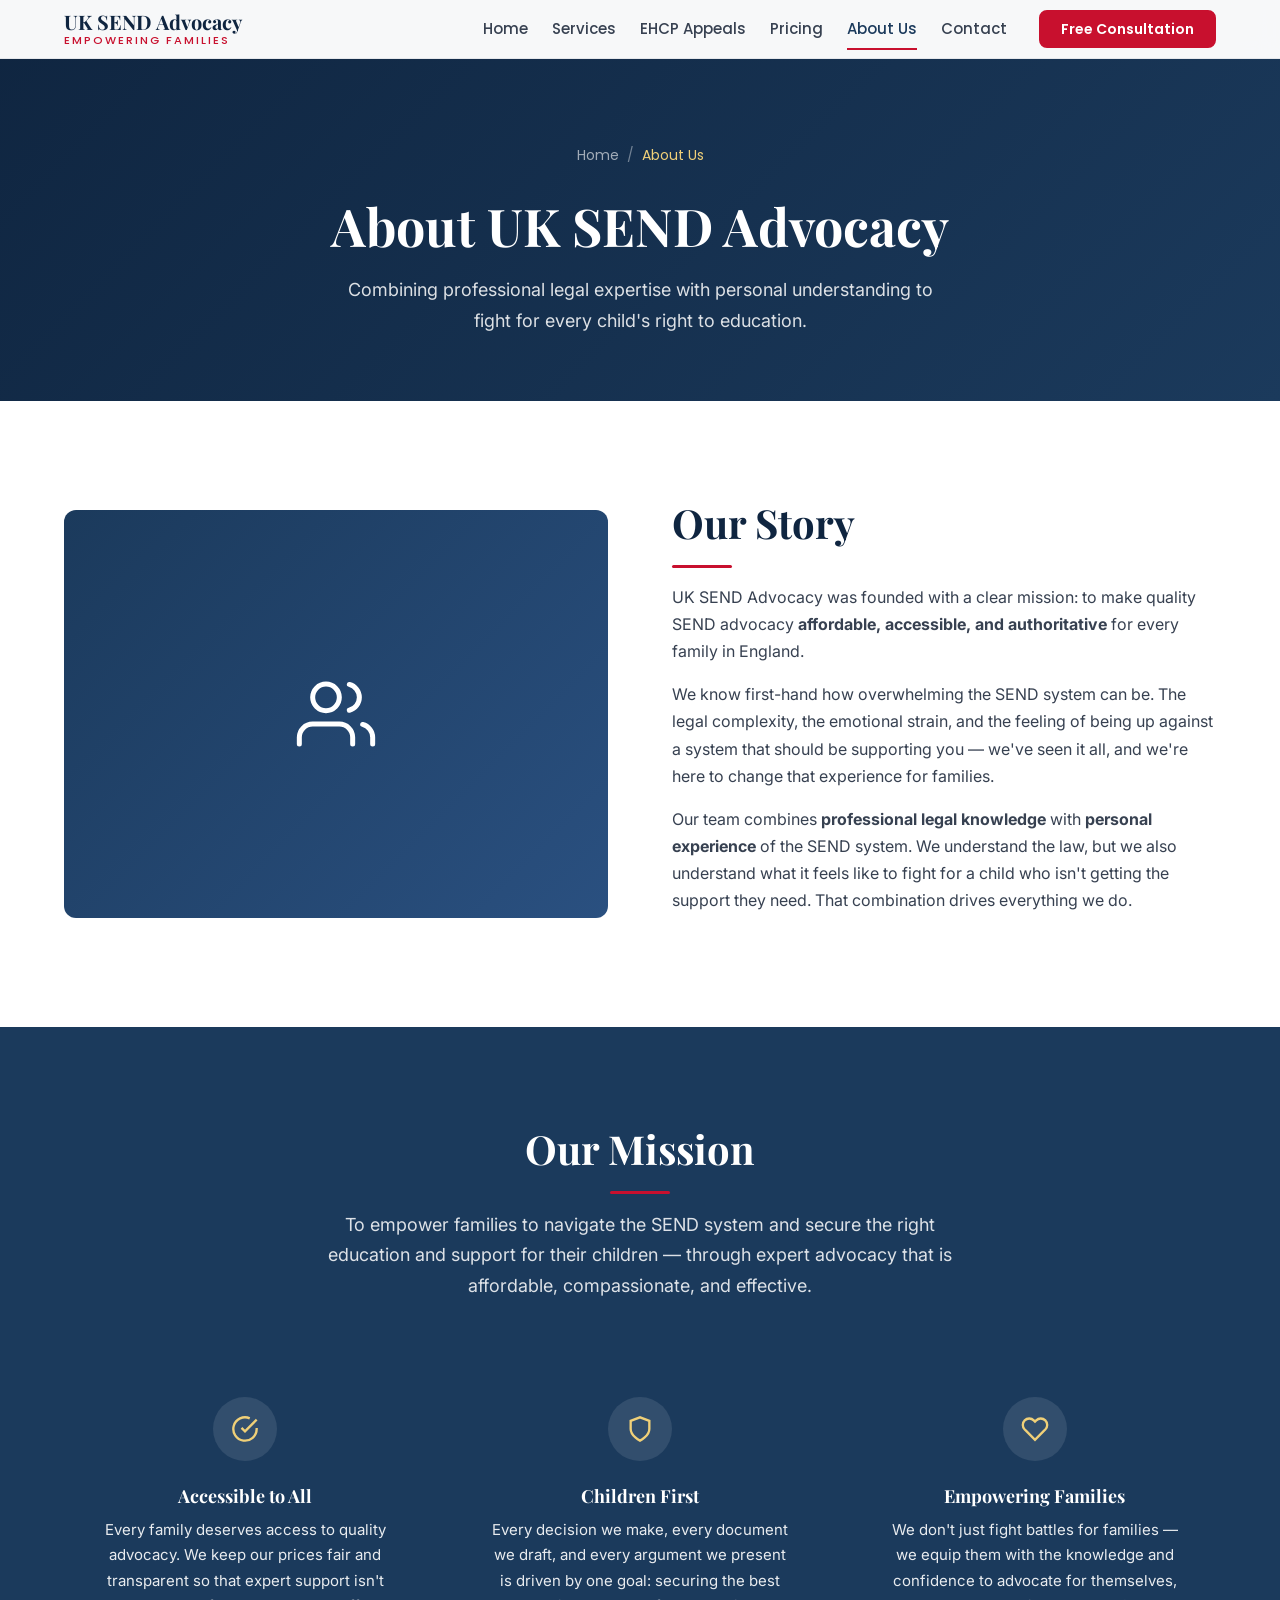
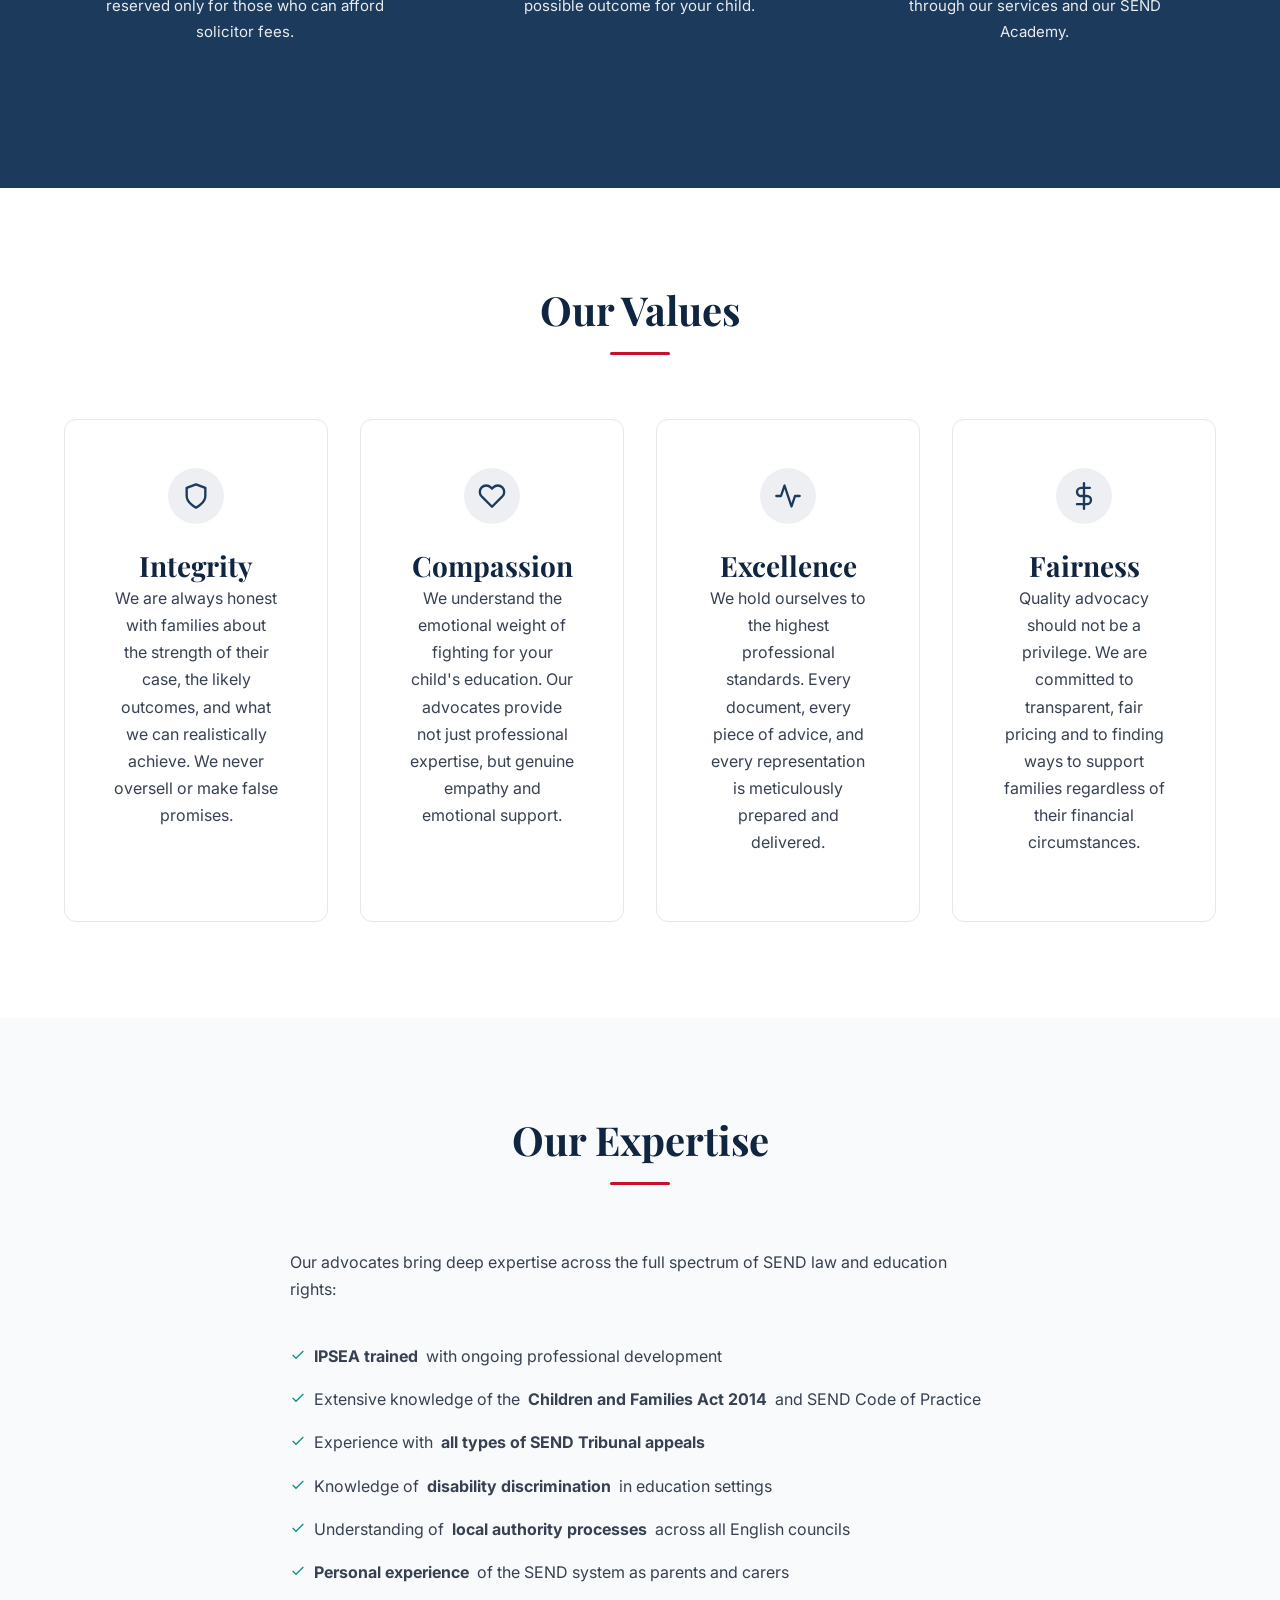
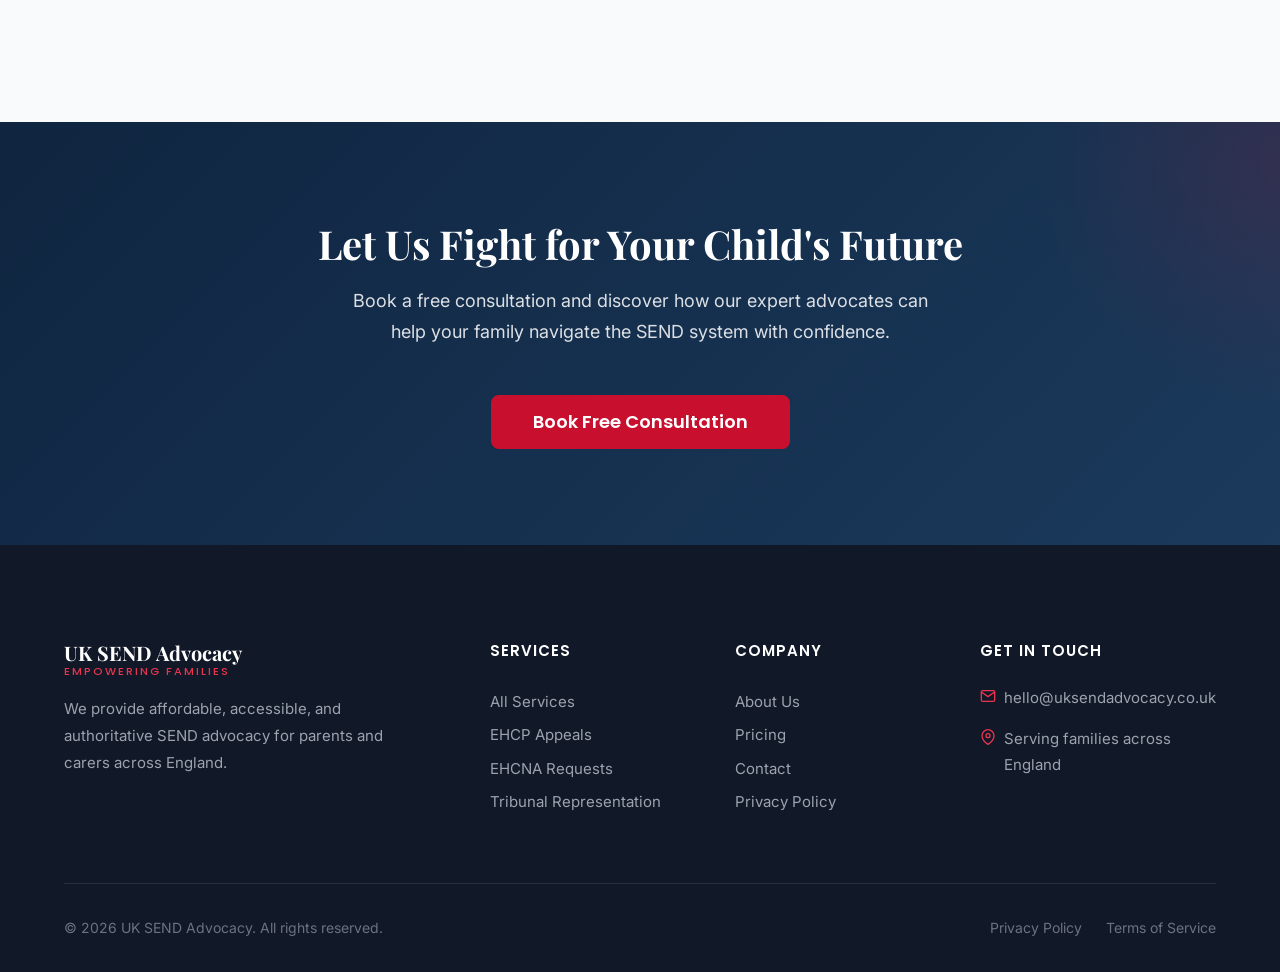
==== pages/about.html @ 813ac844 "feat: Build complete UK SEND Advocacy website with SEO optimisation Create a full multi-page SEND ad" ====
<!DOCTYPE html>
<html lang="en-GB">
<head>
  <meta charset="UTF-8">
  <meta name="viewport" content="width=device-width, initial-scale=1.0">
  <title>About Us | UK SEND Advocacy | Expert SEND Advocates in England</title>
  <meta name="description" content="Learn about UK SEND Advocacy — experienced SEND advocates providing affordable, compassionate support for families across England. Our mission, values, and team.">
  <meta name="keywords" content="about UK SEND advocacy, SEND advocates England, who are UK SEND advocacy, SEND advocacy team, IPSEA trained advocates, SEND law experts">
  <link rel="canonical" href="https://www.uksendadvocacy.co.uk/pages/about.html">

  <meta property="og:type" content="website">
  <meta property="og:title" content="About Us | UK SEND Advocacy">
  <meta property="og:description" content="Experienced SEND advocates providing affordable, compassionate support for families across England.">

  <link rel="preconnect" href="https://fonts.googleapis.com">
  <link rel="preconnect" href="https://fonts.gstatic.com" crossorigin>
  <link href="https://fonts.googleapis.com/css2?family=Inter:wght@400;500;600;700&family=Playfair+Display:wght@600;700;800&family=Poppins:wght@400;500;600;700&display=swap" rel="stylesheet">
  <link rel="stylesheet" href="../css/styles.css">

  <script type="application/ld+json">
  {
    "@context": "https://schema.org",
    "@type": "AboutPage",
    "mainEntity": {
      "@type": "Organization",
      "name": "UK SEND Advocacy",
      "description": "UK SEND Advocacy provides affordable, accessible, and authoritative SEN advocacy for parents and carers across England.",
      "foundingDate": "2020",
      "areaServed": {"@type": "Country", "name": "United Kingdom"},
      "knowsAbout": ["SEND Law", "EHCP Appeals", "SEND Tribunal", "Education Law", "Special Educational Needs"]
    }
  }
  </script>
</head>
<body>

  <a href="#main-content" class="skip-link">Skip to main content</a>

  <!-- HEADER -->
  <header class="site-header" role="banner">
    <div class="header-inner">
      <a href="../index.html" class="logo" aria-label="UK SEND Advocacy - Home">
        <div class="logo-text">UK SEND Advocacy<span>Empowering Families</span></div>
      </a>
      <nav class="main-nav" role="navigation" aria-label="Main navigation">
        <div class="nav-links">
          <a href="../index.html">Home</a>
          <a href="services.html">Services</a>
          <a href="ehcp-appeals.html">EHCP Appeals</a>
          <a href="pricing.html">Pricing</a>
          <a href="about.html" class="active">About Us</a>
          <a href="contact.html">Contact</a>
        </div>
        <div class="nav-cta">
          <a href="contact.html" class="btn btn--primary btn--sm">Free Consultation</a>
        </div>
      </nav>
      <button class="menu-toggle" aria-label="Toggle navigation menu" aria-expanded="false">
        <span></span><span></span><span></span>
      </button>
    </div>
  </header>

  <!-- PAGE HERO -->
  <section class="page-hero" id="main-content">
    <div class="container">
      <nav class="breadcrumb" aria-label="Breadcrumb">
        <a href="../index.html">Home</a>
        <span>/</span>
        <span class="current">About Us</span>
      </nav>
      <h1>About UK SEND Advocacy</h1>
      <p>Combining professional legal expertise with personal understanding to fight for every child's right to education.</p>
    </div>
  </section>

  <!-- OUR STORY -->
  <section class="section">
    <div class="container">
      <div class="about-content animate-in">
        <div class="about-image">
          <svg width="80" height="80" viewBox="0 0 24 24" fill="none" stroke="currentColor" stroke-width="1.5" stroke-linecap="round" stroke-linejoin="round"><path d="M17 21v-2a4 4 0 0 0-4-4H5a4 4 0 0 0-4 4v2"/><circle cx="9" cy="7" r="4"/><path d="M23 21v-2a4 4 0 0 0-3-3.87"/><path d="M16 3.13a4 4 0 0 1 0 7.75"/></svg>
        </div>
        <div class="content-text">
          <h2>Our Story</h2>
          <span class="accent-line accent-line--left"></span>
          <p>UK SEND Advocacy was founded with a clear mission: to make quality SEND advocacy <strong>affordable, accessible, and authoritative</strong> for every family in England.</p>
          <p>We know first-hand how overwhelming the SEND system can be. The legal complexity, the emotional strain, and the feeling of being up against a system that should be supporting you — we've seen it all, and we're here to change that experience for families.</p>
          <p>Our team combines <strong>professional legal knowledge</strong> with <strong>personal experience</strong> of the SEND system. We understand the law, but we also understand what it feels like to fight for a child who isn't getting the support they need. That combination drives everything we do.</p>
        </div>
      </div>
    </div>
  </section>

  <!-- MISSION -->
  <section class="section section--navy">
    <div class="container">
      <div class="section-header animate-in">
        <h2>Our Mission</h2>
        <span class="accent-line"></span>
        <p>To empower families to navigate the SEND system and secure the right education and support for their children — through expert advocacy that is affordable, compassionate, and effective.</p>
      </div>

      <div class="features-grid">
        <div class="feature-item animate-in">
          <div class="feature-icon" style="background: rgba(255,255,255,0.1); color: var(--gold-light);">
            <svg width="28" height="28" viewBox="0 0 24 24" fill="none" stroke="currentColor" stroke-width="2"><path d="M22 11.08V12a10 10 0 1 1-5.93-9.14"/><polyline points="22 4 12 14.01 9 11.01"/></svg>
          </div>
          <h3>Accessible to All</h3>
          <p>Every family deserves access to quality advocacy. We keep our prices fair and transparent so that expert support isn't reserved only for those who can afford solicitor fees.</p>
        </div>
        <div class="feature-item animate-in">
          <div class="feature-icon" style="background: rgba(255,255,255,0.1); color: var(--gold-light);">
            <svg width="28" height="28" viewBox="0 0 24 24" fill="none" stroke="currentColor" stroke-width="2"><path d="M12 22s8-4 8-10V5l-8-3-8 3v7c0 6 8 10 8 10z"/></svg>
          </div>
          <h3>Children First</h3>
          <p>Every decision we make, every document we draft, and every argument we present is driven by one goal: securing the best possible outcome for your child.</p>
        </div>
        <div class="feature-item animate-in">
          <div class="feature-icon" style="background: rgba(255,255,255,0.1); color: var(--gold-light);">
            <svg width="28" height="28" viewBox="0 0 24 24" fill="none" stroke="currentColor" stroke-width="2"><path d="M20.84 4.61a5.5 5.5 0 0 0-7.78 0L12 5.67l-1.06-1.06a5.5 5.5 0 0 0-7.78 7.78l1.06 1.06L12 21.23l7.78-7.78 1.06-1.06a5.5 5.5 0 0 0 0-7.78z"/></svg>
          </div>
          <h3>Empowering Families</h3>
          <p>We don't just fight battles for families — we equip them with the knowledge and confidence to advocate for themselves, through our services and our SEND Academy.</p>
        </div>
      </div>
    </div>
  </section>

  <!-- VALUES -->
  <section class="section">
    <div class="container">
      <div class="section-header animate-in">
        <h2>Our Values</h2>
        <span class="accent-line"></span>
      </div>

      <div class="values-grid">
        <div class="value-card animate-in">
          <div class="value-icon">
            <svg width="28" height="28" viewBox="0 0 24 24" fill="none" stroke="currentColor" stroke-width="2" stroke-linecap="round" stroke-linejoin="round"><path d="M12 22s8-4 8-10V5l-8-3-8 3v7c0 6 8 10 8 10z"/></svg>
          </div>
          <h3>Integrity</h3>
          <p>We are always honest with families about the strength of their case, the likely outcomes, and what we can realistically achieve. We never oversell or make false promises.</p>
        </div>

        <div class="value-card animate-in">
          <div class="value-icon">
            <svg width="28" height="28" viewBox="0 0 24 24" fill="none" stroke="currentColor" stroke-width="2" stroke-linecap="round" stroke-linejoin="round"><path d="M20.84 4.61a5.5 5.5 0 0 0-7.78 0L12 5.67l-1.06-1.06a5.5 5.5 0 0 0-7.78 7.78l1.06 1.06L12 21.23l7.78-7.78 1.06-1.06a5.5 5.5 0 0 0 0-7.78z"/></svg>
          </div>
          <h3>Compassion</h3>
          <p>We understand the emotional weight of fighting for your child's education. Our advocates provide not just professional expertise, but genuine empathy and emotional support.</p>
        </div>

        <div class="value-card animate-in">
          <div class="value-icon">
            <svg width="28" height="28" viewBox="0 0 24 24" fill="none" stroke="currentColor" stroke-width="2" stroke-linecap="round" stroke-linejoin="round"><polyline points="22 12 18 12 15 21 9 3 6 12 2 12"/></svg>
          </div>
          <h3>Excellence</h3>
          <p>We hold ourselves to the highest professional standards. Every document, every piece of advice, and every representation is meticulously prepared and delivered.</p>
        </div>

        <div class="value-card animate-in">
          <div class="value-icon">
            <svg width="28" height="28" viewBox="0 0 24 24" fill="none" stroke="currentColor" stroke-width="2" stroke-linecap="round" stroke-linejoin="round"><line x1="12" y1="1" x2="12" y2="23"/><path d="M17 5H9.5a3.5 3.5 0 0 0 0 7h5a3.5 3.5 0 0 1 0 7H6"/></svg>
          </div>
          <h3>Fairness</h3>
          <p>Quality advocacy should not be a privilege. We are committed to transparent, fair pricing and to finding ways to support families regardless of their financial circumstances.</p>
        </div>
      </div>
    </div>
  </section>

  <!-- EXPERTISE -->
  <section class="section section--gray">
    <div class="container container--narrow">
      <div class="section-header animate-in">
        <h2>Our Expertise</h2>
        <span class="accent-line"></span>
      </div>

      <div class="animate-in" style="max-width: 700px; margin: 0 auto;">
        <p>Our advocates bring deep expertise across the full spectrum of SEND law and education rights:</p>

        <ul class="content-text" style="margin: var(--space-xl) 0;">
          <li style="display: flex; align-items: flex-start; gap: 0.5rem; padding: 0.5rem 0; color: var(--gray-700);">
            <svg width="16" height="16" viewBox="0 0 24 24" fill="none" stroke="var(--teal)" stroke-width="2" style="flex-shrink:0; margin-top: 4px;"><polyline points="20 6 9 17 4 12"/></svg>
            <strong>IPSEA trained</strong> with ongoing professional development
          </li>
          <li style="display: flex; align-items: flex-start; gap: 0.5rem; padding: 0.5rem 0; color: var(--gray-700);">
            <svg width="16" height="16" viewBox="0 0 24 24" fill="none" stroke="var(--teal)" stroke-width="2" style="flex-shrink:0; margin-top: 4px;"><polyline points="20 6 9 17 4 12"/></svg>
            Extensive knowledge of the <strong>Children and Families Act 2014</strong> and SEND Code of Practice
          </li>
          <li style="display: flex; align-items: flex-start; gap: 0.5rem; padding: 0.5rem 0; color: var(--gray-700);">
            <svg width="16" height="16" viewBox="0 0 24 24" fill="none" stroke="var(--teal)" stroke-width="2" style="flex-shrink:0; margin-top: 4px;"><polyline points="20 6 9 17 4 12"/></svg>
            Experience with <strong>all types of SEND Tribunal appeals</strong>
          </li>
          <li style="display: flex; align-items: flex-start; gap: 0.5rem; padding: 0.5rem 0; color: var(--gray-700);">
            <svg width="16" height="16" viewBox="0 0 24 24" fill="none" stroke="var(--teal)" stroke-width="2" style="flex-shrink:0; margin-top: 4px;"><polyline points="20 6 9 17 4 12"/></svg>
            Knowledge of <strong>disability discrimination</strong> in education settings
          </li>
          <li style="display: flex; align-items: flex-start; gap: 0.5rem; padding: 0.5rem 0; color: var(--gray-700);">
            <svg width="16" height="16" viewBox="0 0 24 24" fill="none" stroke="var(--teal)" stroke-width="2" style="flex-shrink:0; margin-top: 4px;"><polyline points="20 6 9 17 4 12"/></svg>
            Understanding of <strong>local authority processes</strong> across all English councils
          </li>
          <li style="display: flex; align-items: flex-start; gap: 0.5rem; padding: 0.5rem 0; color: var(--gray-700);">
            <svg width="16" height="16" viewBox="0 0 24 24" fill="none" stroke="var(--teal)" stroke-width="2" style="flex-shrink:0; margin-top: 4px;"><polyline points="20 6 9 17 4 12"/></svg>
            <strong>Personal experience</strong> of the SEND system as parents and carers
          </li>
        </ul>
      </div>
    </div>
  </section>

  <!-- CTA -->
  <section class="cta-section">
    <div class="container">
      <h2>Let Us Fight for Your Child's Future</h2>
      <p>Book a free consultation and discover how our expert advocates can help your family navigate the SEND system with confidence.</p>
      <a href="contact.html" class="btn btn--primary btn--lg">Book Free Consultation</a>
    </div>
  </section>

  <!-- FOOTER -->
  <footer class="site-footer" role="contentinfo">
    <div class="container">
      <div class="footer-grid">
        <div class="footer-brand">
          <div class="logo-text">UK SEND Advocacy<span>Empowering Families</span></div>
          <p>We provide affordable, accessible, and authoritative SEND advocacy for parents and carers across England.</p>
        </div>
        <div class="footer-col">
          <h4>Services</h4>
          <a href="services.html">All Services</a>
          <a href="ehcp-appeals.html">EHCP Appeals</a>
          <a href="services.html#ehcna-requests">EHCNA Requests</a>
          <a href="services.html#tribunal">Tribunal Representation</a>
        </div>
        <div class="footer-col">
          <h4>Company</h4>
          <a href="about.html">About Us</a>
          <a href="pricing.html">Pricing</a>
          <a href="contact.html">Contact</a>
          <a href="privacy.html">Privacy Policy</a>
        </div>
        <div class="footer-col">
          <h4>Get in Touch</h4>
          <div class="footer-contact-item">
            <svg width="16" height="16" viewBox="0 0 24 24" fill="none" stroke="currentColor" stroke-width="2" stroke-linecap="round" stroke-linejoin="round"><path d="M4 4h16c1.1 0 2 .9 2 2v12c0 1.1-.9 2-2 2H4c-1.1 0-2-.9-2-2V6c0-1.1.9-2 2-2z"/><polyline points="22,6 12,13 2,6"/></svg>
            <span>hello@uksendadvocacy.co.uk</span>
          </div>
          <div class="footer-contact-item">
            <svg width="16" height="16" viewBox="0 0 24 24" fill="none" stroke="currentColor" stroke-width="2" stroke-linecap="round" stroke-linejoin="round"><path d="M21 10c0 7-9 13-9 13s-9-6-9-13a9 9 0 0 1 18 0z"/><circle cx="12" cy="10" r="3"/></svg>
            <span>Serving families across England</span>
          </div>
        </div>
      </div>
      <div class="footer-bottom">
        <p>&copy; 2026 UK SEND Advocacy. All rights reserved.</p>
        <div class="footer-legal">
          <a href="privacy.html">Privacy Policy</a>
          <a href="terms.html">Terms of Service</a>
        </div>
      </div>
    </div>
  </footer>

  <script src="../js/main.js"></script>
</body>
</html>
---- css/styles.css ----
/* ============================================
   UK SEND Advocacy - Main Stylesheet
   Theme: UK flag inspired (Navy, Red, White)
   Accessible, Mobile-First, SEO-Optimized
   ============================================ */

/* CSS Custom Properties */
:root {
  /* Primary Colors - UK Flag Inspired */
  --navy: #1B3A5C;
  --navy-dark: #0F2540;
  --navy-light: #2A5080;
  --red: #C8102E;
  --red-dark: #A00D24;
  --red-light: #E8344F;
  --white: #FFFFFF;
  --off-white: #F8F9FA;

  /* Neutral Colors */
  --gray-50: #F9FAFB;
  --gray-100: #F3F4F6;
  --gray-200: #E5E7EB;
  --gray-300: #D1D5DB;
  --gray-400: #9CA3AF;
  --gray-500: #6B7280;
  --gray-600: #4B5563;
  --gray-700: #374151;
  --gray-800: #1F2937;
  --gray-900: #111827;

  /* Accent Colors */
  --gold: #D4A843;
  --gold-light: #F0D078;
  --teal: #0D9488;
  --sky: #4A90D9;

  /* Typography */
  --font-heading: 'Playfair Display', Georgia, 'Times New Roman', serif;
  --font-body: 'Inter', -apple-system, BlinkMacSystemFont, 'Segoe UI', Roboto, sans-serif;
  --font-accent: 'Poppins', 'Helvetica Neue', Arial, sans-serif;

  /* Spacing */
  --space-xs: 0.25rem;
  --space-sm: 0.5rem;
  --space-md: 1rem;
  --space-lg: 1.5rem;
  --space-xl: 2rem;
  --space-2xl: 3rem;
  --space-3xl: 4rem;
  --space-4xl: 6rem;

  /* Border Radius */
  --radius-sm: 4px;
  --radius-md: 8px;
  --radius-lg: 12px;
  --radius-xl: 16px;
  --radius-full: 9999px;

  /* Shadows */
  --shadow-sm: 0 1px 2px rgba(0, 0, 0, 0.05);
  --shadow-md: 0 4px 6px rgba(0, 0, 0, 0.07);
  --shadow-lg: 0 10px 15px rgba(0, 0, 0, 0.1);
  --shadow-xl: 0 20px 25px rgba(0, 0, 0, 0.1);

  /* Transitions */
  --transition-fast: 150ms ease;
  --transition-normal: 250ms ease;
  --transition-slow: 350ms ease;

  /* Container */
  --container-max: 1200px;
  --container-narrow: 800px;
}

/* Reset & Base */
*,
*::before,
*::after {
  box-sizing: border-box;
  margin: 0;
  padding: 0;
}

html {
  scroll-behavior: smooth;
  font-size: 16px;
  -webkit-text-size-adjust: 100%;
}

body {
  font-family: var(--font-body);
  color: var(--gray-800);
  line-height: 1.7;
  background-color: var(--white);
  -webkit-font-smoothing: antialiased;
  -moz-osx-font-smoothing: grayscale;
}

img {
  max-width: 100%;
  height: auto;
  display: block;
}

a {
  color: var(--navy);
  text-decoration: none;
  transition: color var(--transition-fast);
}

a:hover {
  color: var(--red);
}

ul, ol {
  list-style: none;
}

/* Typography */
h1, h2, h3, h4, h5, h6 {
  font-family: var(--font-heading);
  color: var(--navy-dark);
  line-height: 1.3;
  font-weight: 700;
}

h1 { font-size: clamp(2rem, 5vw, 3.25rem); }
h2 { font-size: clamp(1.625rem, 4vw, 2.5rem); }
h3 { font-size: clamp(1.25rem, 3vw, 1.75rem); }
h4 { font-size: clamp(1.125rem, 2.5vw, 1.375rem); }

p {
  margin-bottom: var(--space-md);
  color: var(--gray-700);
}

/* Utility Classes */
.container {
  max-width: var(--container-max);
  margin: 0 auto;
  padding: 0 var(--space-lg);
}

.container--narrow {
  max-width: var(--container-narrow);
}

.section {
  padding: var(--space-4xl) 0;
}

.section--gray {
  background-color: var(--gray-50);
}

.section--navy {
  background-color: var(--navy);
  color: var(--white);
}

.section--navy h2,
.section--navy h3,
.section--navy h4 {
  color: var(--white);
}

.section--navy p {
  color: rgba(255, 255, 255, 0.9);
}

.section-header {
  text-align: center;
  margin-bottom: var(--space-3xl);
}

.section-header h2 {
  margin-bottom: var(--space-md);
}

.section-header p {
  font-size: 1.125rem;
  max-width: 650px;
  margin: 0 auto;
  color: var(--gray-600);
}

.section--navy .section-header p {
  color: rgba(255, 255, 255, 0.85);
}

.text-center { text-align: center; }
.text-left { text-align: left; }

/* Accent line below headings */
.accent-line {
  display: block;
  width: 60px;
  height: 3px;
  background: var(--red);
  margin: var(--space-md) auto;
  border-radius: var(--radius-full);
}

.accent-line--left {
  margin-left: 0;
}

/* Buttons */
.btn {
  display: inline-flex;
  align-items: center;
  justify-content: center;
  padding: 0.875rem 2rem;
  font-family: var(--font-accent);
  font-size: 1rem;
  font-weight: 600;
  border-radius: var(--radius-md);
  border: 2px solid transparent;
  cursor: pointer;
  transition: all var(--transition-normal);
  text-decoration: none;
  gap: 0.5rem;
  line-height: 1;
}

.btn--primary {
  background-color: var(--red);
  color: var(--white);
  border-color: var(--red);
}

.btn--primary:hover {
  background-color: var(--red-dark);
  border-color: var(--red-dark);
  color: var(--white);
  transform: translateY(-2px);
  box-shadow: var(--shadow-lg);
}

.btn--secondary {
  background-color: var(--navy);
  color: var(--white);
  border-color: var(--navy);
}

.btn--secondary:hover {
  background-color: var(--navy-dark);
  border-color: var(--navy-dark);
  color: var(--white);
  transform: translateY(-2px);
  box-shadow: var(--shadow-lg);
}

.btn--outline {
  background-color: transparent;
  color: var(--white);
  border-color: var(--white);
}

.btn--outline:hover {
  background-color: var(--white);
  color: var(--navy);
  transform: translateY(-2px);
}

.btn--outline-navy {
  background-color: transparent;
  color: var(--navy);
  border-color: var(--navy);
}

.btn--outline-navy:hover {
  background-color: var(--navy);
  color: var(--white);
  transform: translateY(-2px);
}

.btn--lg {
  padding: 1rem 2.5rem;
  font-size: 1.125rem;
}

.btn--sm {
  padding: 0.625rem 1.25rem;
  font-size: 0.875rem;
}

.btn-group {
  display: flex;
  gap: var(--space-md);
  flex-wrap: wrap;
}

/* ============================================
   HEADER / NAVIGATION
   ============================================ */
.site-header {
  position: fixed;
  top: 0;
  left: 0;
  right: 0;
  z-index: 1000;
  background: rgba(255, 255, 255, 0.97);
  backdrop-filter: blur(10px);
  -webkit-backdrop-filter: blur(10px);
  border-bottom: 1px solid var(--gray-200);
  transition: box-shadow var(--transition-normal);
}

.site-header.scrolled {
  box-shadow: var(--shadow-md);
}

.header-inner {
  display: flex;
  align-items: center;
  justify-content: space-between;
  padding: var(--space-sm) var(--space-lg);
  max-width: var(--container-max);
  margin: 0 auto;
}

.logo {
  display: flex;
  align-items: center;
  gap: var(--space-sm);
}

.logo img {
  height: 50px;
  width: auto;
}

.logo-text {
  font-family: var(--font-heading);
  font-size: 1.25rem;
  font-weight: 700;
  color: var(--navy-dark);
  line-height: 1.2;
}

.logo-text span {
  display: block;
  font-size: 0.7rem;
  font-family: var(--font-accent);
  font-weight: 500;
  color: var(--red);
  letter-spacing: 2px;
  text-transform: uppercase;
}

.main-nav {
  display: flex;
  align-items: center;
  gap: var(--space-xl);
}

.nav-links {
  display: flex;
  align-items: center;
  gap: var(--space-lg);
}

.nav-links a {
  font-family: var(--font-accent);
  font-size: 0.938rem;
  font-weight: 500;
  color: var(--gray-700);
  padding: var(--space-sm) 0;
  position: relative;
  transition: color var(--transition-fast);
}

.nav-links a::after {
  content: '';
  position: absolute;
  bottom: 0;
  left: 0;
  width: 0;
  height: 2px;
  background: var(--red);
  transition: width var(--transition-normal);
}

.nav-links a:hover,
.nav-links a.active {
  color: var(--navy);
}

.nav-links a:hover::after,
.nav-links a.active::after {
  width: 100%;
}

.nav-cta {
  display: flex;
  align-items: center;
  gap: var(--space-md);
}

.nav-phone {
  font-family: var(--font-accent);
  font-weight: 600;
  color: var(--navy);
  font-size: 0.938rem;
}

.nav-phone svg {
  margin-right: 4px;
  vertical-align: middle;
}

/* Mobile Menu Toggle */
.menu-toggle {
  display: none;
  flex-direction: column;
  gap: 5px;
  cursor: pointer;
  padding: 8px;
  background: none;
  border: none;
}

.menu-toggle span {
  display: block;
  width: 26px;
  height: 2px;
  background: var(--navy);
  border-radius: 2px;
  transition: all var(--transition-normal);
}

/* ============================================
   HERO SECTION
   ============================================ */
.hero {
  position: relative;
  padding: 10rem 0 6rem;
  background: linear-gradient(135deg, var(--navy-dark) 0%, var(--navy) 50%, var(--navy-light) 100%);
  overflow: hidden;
}

.hero::before {
  content: '';
  position: absolute;
  top: 0;
  left: 0;
  right: 0;
  bottom: 0;
  background: url("data:image/svg+xml,%3Csvg width='60' height='60' viewBox='0 0 60 60' xmlns='http://www.w3.org/2000/svg'%3E%3Cg fill='none' fill-rule='evenodd'%3E%3Cg fill='%23ffffff' fill-opacity='0.03'%3E%3Cpath d='M36 34v-4h-2v4h-4v2h4v4h2v-4h4v-2h-4zm0-30V0h-2v4h-4v2h4v4h2V6h4V4h-4zM6 34v-4H4v4H0v2h4v4h2v-4h4v-2H6zM6 4V0H4v4H0v2h4v4h2V6h4V4H6z'/%3E%3C/g%3E%3C/g%3E%3C/svg%3E");
  pointer-events: none;
}

.hero .container {
  position: relative;
  z-index: 2;
}

.hero-content {
  display: grid;
  grid-template-columns: 1fr 1fr;
  gap: var(--space-3xl);
  align-items: center;
}

.hero-text {
  color: var(--white);
}

.hero-badge {
  display: inline-flex;
  align-items: center;
  gap: var(--space-sm);
  background: rgba(255, 255, 255, 0.1);
  border: 1px solid rgba(255, 255, 255, 0.2);
  border-radius: var(--radius-full);
  padding: 0.5rem 1.25rem;
  font-family: var(--font-accent);
  font-size: 0.875rem;
  font-weight: 500;
  color: var(--gold-light);
  margin-bottom: var(--space-xl);
  backdrop-filter: blur(4px);
}

.hero-badge svg {
  width: 16px;
  height: 16px;
}

.hero h1 {
  color: var(--white);
  margin-bottom: var(--space-lg);
  font-size: clamp(2.25rem, 5.5vw, 3.5rem);
}

.hero h1 .highlight {
  color: var(--gold-light);
  position: relative;
}

.hero-description {
  font-size: 1.2rem;
  color: rgba(255, 255, 255, 0.9);
  margin-bottom: var(--space-2xl);
  line-height: 1.8;
}

.hero-stats {
  display: flex;
  gap: var(--space-2xl);
  margin-top: var(--space-2xl);
  padding-top: var(--space-xl);
  border-top: 1px solid rgba(255, 255, 255, 0.15);
}

.hero-stat {
  text-align: center;
}

.hero-stat-number {
  display: block;
  font-family: var(--font-heading);
  font-size: 2rem;
  font-weight: 700;
  color: var(--gold-light);
}

.hero-stat-label {
  font-size: 0.875rem;
  color: rgba(255, 255, 255, 0.7);
  font-family: var(--font-accent);
}

.hero-visual {
  display: flex;
  justify-content: center;
  align-items: center;
}

.hero-card {
  background: rgba(255, 255, 255, 0.08);
  backdrop-filter: blur(20px);
  border: 1px solid rgba(255, 255, 255, 0.12);
  border-radius: var(--radius-xl);
  padding: var(--space-2xl);
  width: 100%;
  max-width: 420px;
}

.hero-card h3 {
  color: var(--white);
  font-size: 1.25rem;
  margin-bottom: var(--space-lg);
}

.hero-card-item {
  display: flex;
  align-items: flex-start;
  gap: var(--space-md);
  padding: var(--space-md) 0;
  border-bottom: 1px solid rgba(255, 255, 255, 0.08);
}

.hero-card-item:last-child {
  border-bottom: none;
}

.hero-card-icon {
  flex-shrink: 0;
  width: 40px;
  height: 40px;
  background: rgba(200, 16, 46, 0.2);
  border-radius: var(--radius-md);
  display: flex;
  align-items: center;
  justify-content: center;
  color: var(--red-light);
}

.hero-card-text h4 {
  color: var(--white);
  font-size: 1rem;
  font-family: var(--font-accent);
  margin-bottom: 2px;
}

.hero-card-text p {
  color: rgba(255, 255, 255, 0.65);
  font-size: 0.875rem;
  margin-bottom: 0;
}

/* ============================================
   TRUST BAR
   ============================================ */
.trust-bar {
  background: var(--white);
  border-bottom: 1px solid var(--gray-200);
  padding: var(--space-xl) 0;
}

.trust-items {
  display: flex;
  align-items: center;
  justify-content: center;
  gap: var(--space-3xl);
  flex-wrap: wrap;
}

.trust-item {
  display: flex;
  align-items: center;
  gap: var(--space-sm);
  font-family: var(--font-accent);
  font-size: 0.938rem;
  font-weight: 500;
  color: var(--gray-600);
}

.trust-item svg {
  color: var(--teal);
  flex-shrink: 0;
}

/* ============================================
   SERVICES GRID
   ============================================ */
.services-grid {
  display: grid;
  grid-template-columns: repeat(auto-fit, minmax(320px, 1fr));
  gap: var(--space-xl);
}

.service-card {
  background: var(--white);
  border-radius: var(--radius-lg);
  padding: var(--space-2xl);
  border: 1px solid var(--gray-200);
  transition: all var(--transition-normal);
  position: relative;
  overflow: hidden;
}

.service-card::before {
  content: '';
  position: absolute;
  top: 0;
  left: 0;
  right: 0;
  height: 4px;
  background: linear-gradient(90deg, var(--navy), var(--red));
  transform: scaleX(0);
  transform-origin: left;
  transition: transform var(--transition-normal);
}

.service-card:hover {
  border-color: var(--navy-light);
  box-shadow: var(--shadow-lg);
  transform: translateY(-4px);
}

.service-card:hover::before {
  transform: scaleX(1);
}

.service-icon {
  width: 56px;
  height: 56px;
  background: linear-gradient(135deg, var(--navy), var(--navy-light));
  border-radius: var(--radius-md);
  display: flex;
  align-items: center;
  justify-content: center;
  margin-bottom: var(--space-lg);
  color: var(--white);
}

.service-card h3 {
  margin-bottom: var(--space-sm);
}

.service-card p {
  font-size: 0.95rem;
  margin-bottom: var(--space-lg);
}

.service-link {
  display: inline-flex;
  align-items: center;
  gap: var(--space-sm);
  font-family: var(--font-accent);
  font-weight: 600;
  font-size: 0.938rem;
  color: var(--red);
  transition: gap var(--transition-normal);
}

.service-link:hover {
  color: var(--red-dark);
  gap: var(--space-md);
}

/* ============================================
   WHY CHOOSE US / FEATURES
   ============================================ */
.features-grid {
  display: grid;
  grid-template-columns: repeat(auto-fit, minmax(250px, 1fr));
  gap: var(--space-xl);
}

.feature-item {
  text-align: center;
  padding: var(--space-xl);
}

.feature-icon {
  width: 64px;
  height: 64px;
  margin: 0 auto var(--space-lg);
  background: rgba(200, 16, 46, 0.08);
  border-radius: 50%;
  display: flex;
  align-items: center;
  justify-content: center;
  color: var(--red);
}

.feature-item h3 {
  font-size: 1.125rem;
  margin-bottom: var(--space-sm);
}

.feature-item p {
  font-size: 0.938rem;
}

/* ============================================
   PROCESS STEPS
   ============================================ */
.process-steps {
  display: grid;
  grid-template-columns: repeat(auto-fit, minmax(220px, 1fr));
  gap: var(--space-xl);
  counter-reset: step;
}

.process-step {
  text-align: center;
  position: relative;
  counter-increment: step;
}

.process-step::before {
  content: counter(step);
  display: flex;
  align-items: center;
  justify-content: center;
  width: 48px;
  height: 48px;
  background: var(--red);
  color: var(--white);
  border-radius: 50%;
  font-family: var(--font-heading);
  font-size: 1.25rem;
  font-weight: 700;
  margin: 0 auto var(--space-lg);
}

.process-step h3 {
  font-size: 1.125rem;
  margin-bottom: var(--space-sm);
}

.process-step p {
  font-size: 0.938rem;
}

/* ============================================
   TESTIMONIALS
   ============================================ */
.testimonials-grid {
  display: grid;
  grid-template-columns: repeat(auto-fit, minmax(320px, 1fr));
  gap: var(--space-xl);
}

.testimonial-card {
  background: var(--white);
  border-radius: var(--radius-lg);
  padding: var(--space-2xl);
  border: 1px solid var(--gray-200);
  position: relative;
}

.testimonial-stars {
  color: var(--gold);
  margin-bottom: var(--space-md);
  font-size: 1.125rem;
  letter-spacing: 2px;
}

.testimonial-card blockquote {
  font-size: 1rem;
  font-style: italic;
  color: var(--gray-700);
  margin-bottom: var(--space-lg);
  line-height: 1.8;
}

.testimonial-author {
  display: flex;
  align-items: center;
  gap: var(--space-md);
}

.testimonial-avatar {
  width: 48px;
  height: 48px;
  border-radius: 50%;
  background: linear-gradient(135deg, var(--navy), var(--sky));
  display: flex;
  align-items: center;
  justify-content: center;
  color: var(--white);
  font-family: var(--font-accent);
  font-weight: 600;
  font-size: 1.125rem;
}

.testimonial-name {
  font-family: var(--font-accent);
  font-weight: 600;
  color: var(--navy);
}

.testimonial-role {
  font-size: 0.875rem;
  color: var(--gray-500);
}

/* ============================================
   PRICING
   ============================================ */
.pricing-grid {
  display: grid;
  grid-template-columns: repeat(auto-fit, minmax(300px, 1fr));
  gap: var(--space-xl);
  align-items: stretch;
}

.pricing-card {
  background: var(--white);
  border-radius: var(--radius-lg);
  padding: var(--space-2xl);
  border: 2px solid var(--gray-200);
  text-align: center;
  transition: all var(--transition-normal);
  display: flex;
  flex-direction: column;
  position: relative;
}

.pricing-card--featured {
  border-color: var(--red);
  transform: scale(1.03);
  box-shadow: var(--shadow-xl);
}

.pricing-badge {
  position: absolute;
  top: -14px;
  left: 50%;
  transform: translateX(-50%);
  background: var(--red);
  color: var(--white);
  font-family: var(--font-accent);
  font-size: 0.8rem;
  font-weight: 600;
  padding: 0.375rem 1.25rem;
  border-radius: var(--radius-full);
  text-transform: uppercase;
  letter-spacing: 1px;
}

.pricing-card h3 {
  font-size: 1.375rem;
  margin-bottom: var(--space-sm);
}

.pricing-card .price {
  font-family: var(--font-heading);
  font-size: 2.5rem;
  font-weight: 700;
  color: var(--navy);
  margin: var(--space-lg) 0;
}

.pricing-card .price small {
  font-size: 1rem;
  font-weight: 400;
  color: var(--gray-500);
}

.pricing-card .price-note {
  font-size: 0.875rem;
  color: var(--gray-500);
  margin-top: -0.5rem;
  margin-bottom: var(--space-lg);
}

.pricing-features {
  text-align: left;
  margin: var(--space-lg) 0;
  flex-grow: 1;
}

.pricing-features li {
  display: flex;
  align-items: flex-start;
  gap: var(--space-sm);
  padding: var(--space-sm) 0;
  font-size: 0.938rem;
  color: var(--gray-700);
}

.pricing-features li svg {
  color: var(--teal);
  flex-shrink: 0;
  margin-top: 3px;
}

.pricing-card .btn {
  width: 100%;
  margin-top: auto;
}

/* ============================================
   CTA SECTION
   ============================================ */
.cta-section {
  background: linear-gradient(135deg, var(--navy-dark) 0%, var(--navy) 100%);
  padding: var(--space-4xl) 0;
  text-align: center;
  position: relative;
  overflow: hidden;
}

.cta-section::before {
  content: '';
  position: absolute;
  top: -50%;
  right: -20%;
  width: 500px;
  height: 500px;
  background: radial-gradient(circle, rgba(200, 16, 46, 0.15) 0%, transparent 70%);
  pointer-events: none;
}

.cta-section h2 {
  color: var(--white);
  margin-bottom: var(--space-md);
}

.cta-section p {
  color: rgba(255, 255, 255, 0.85);
  font-size: 1.125rem;
  max-width: 600px;
  margin: 0 auto var(--space-2xl);
}

/* ============================================
   FAQ SECTION
   ============================================ */
.faq-list {
  max-width: var(--container-narrow);
  margin: 0 auto;
}

.faq-item {
  border: 1px solid var(--gray-200);
  border-radius: var(--radius-md);
  margin-bottom: var(--space-md);
  overflow: hidden;
  transition: border-color var(--transition-fast);
}

.faq-item.active {
  border-color: var(--navy-light);
}

.faq-question {
  display: flex;
  align-items: center;
  justify-content: space-between;
  padding: var(--space-lg);
  cursor: pointer;
  background: var(--white);
  border: none;
  width: 100%;
  text-align: left;
  font-family: var(--font-accent);
  font-size: 1rem;
  font-weight: 600;
  color: var(--navy-dark);
  transition: background var(--transition-fast);
}

.faq-question:hover {
  background: var(--gray-50);
}

.faq-question svg {
  flex-shrink: 0;
  transition: transform var(--transition-normal);
  color: var(--red);
}

.faq-item.active .faq-question svg {
  transform: rotate(180deg);
}

.faq-answer {
  max-height: 0;
  overflow: hidden;
  transition: max-height var(--transition-slow);
}

.faq-answer-inner {
  padding: 0 var(--space-lg) var(--space-lg);
  color: var(--gray-700);
  line-height: 1.8;
}

/* ============================================
   FOOTER
   ============================================ */
.site-footer {
  background: var(--gray-900);
  color: var(--gray-400);
  padding-top: var(--space-4xl);
}

.footer-grid {
  display: grid;
  grid-template-columns: 2fr 1fr 1fr 1fr;
  gap: var(--space-3xl);
  padding-bottom: var(--space-3xl);
  border-bottom: 1px solid rgba(255, 255, 255, 0.1);
}

.footer-brand p {
  font-size: 0.938rem;
  color: var(--gray-400);
  line-height: 1.8;
  margin-bottom: var(--space-lg);
}

.footer-brand .logo-text {
  color: var(--white);
  margin-bottom: var(--space-md);
}

.footer-brand .logo-text span {
  color: var(--red-light);
}

.footer-col h4 {
  color: var(--white);
  font-family: var(--font-accent);
  font-size: 0.938rem;
  font-weight: 600;
  text-transform: uppercase;
  letter-spacing: 1px;
  margin-bottom: var(--space-lg);
}

.footer-col a {
  display: block;
  color: var(--gray-400);
  font-size: 0.938rem;
  padding: var(--space-xs) 0;
  transition: color var(--transition-fast);
}

.footer-col a:hover {
  color: var(--white);
}

.footer-contact-item {
  display: flex;
  align-items: flex-start;
  gap: var(--space-sm);
  margin-bottom: var(--space-md);
  font-size: 0.938rem;
}

.footer-contact-item svg {
  flex-shrink: 0;
  margin-top: 3px;
  color: var(--red-light);
}

.footer-bottom {
  padding: var(--space-xl) 0;
  display: flex;
  align-items: center;
  justify-content: space-between;
  flex-wrap: wrap;
  gap: var(--space-md);
}

.footer-bottom p {
  font-size: 0.875rem;
  color: var(--gray-500);
  margin: 0;
}

.footer-legal {
  display: flex;
  gap: var(--space-lg);
}

.footer-legal a {
  font-size: 0.875rem;
  color: var(--gray-500);
}

.footer-legal a:hover {
  color: var(--white);
}

/* ============================================
   PAGE HERO (Internal Pages)
   ============================================ */
.page-hero {
  padding: 9rem 0 4rem;
  background: linear-gradient(135deg, var(--navy-dark) 0%, var(--navy) 100%);
  text-align: center;
}

.page-hero h1 {
  color: var(--white);
  margin-bottom: var(--space-md);
}

.page-hero p {
  color: rgba(255, 255, 255, 0.85);
  font-size: 1.125rem;
  max-width: 600px;
  margin: 0 auto;
}

.breadcrumb {
  display: flex;
  align-items: center;
  justify-content: center;
  gap: var(--space-sm);
  margin-bottom: var(--space-lg);
  font-family: var(--font-accent);
  font-size: 0.875rem;
}

.breadcrumb a {
  color: rgba(255, 255, 255, 0.6);
}

.breadcrumb a:hover {
  color: var(--white);
}

.breadcrumb span {
  color: rgba(255, 255, 255, 0.4);
}

.breadcrumb .current {
  color: var(--gold-light);
}

/* ============================================
   ABOUT PAGE
   ============================================ */
.about-content {
  display: grid;
  grid-template-columns: 1fr 1fr;
  gap: var(--space-3xl);
  align-items: center;
}

.about-image {
  border-radius: var(--radius-lg);
  overflow: hidden;
  background: linear-gradient(135deg, var(--navy), var(--navy-light));
  aspect-ratio: 4/3;
  display: flex;
  align-items: center;
  justify-content: center;
  color: var(--white);
  font-size: 4rem;
}

.values-grid {
  display: grid;
  grid-template-columns: repeat(auto-fit, minmax(250px, 1fr));
  gap: var(--space-xl);
}

.value-card {
  background: var(--white);
  border-radius: var(--radius-lg);
  padding: var(--space-2xl);
  border: 1px solid var(--gray-200);
  text-align: center;
}

.value-icon {
  width: 56px;
  height: 56px;
  margin: 0 auto var(--space-lg);
  background: rgba(27, 58, 92, 0.08);
  border-radius: 50%;
  display: flex;
  align-items: center;
  justify-content: center;
  color: var(--navy);
  font-size: 1.5rem;
}

/* ============================================
   CONTACT PAGE
   ============================================ */
.contact-grid {
  display: grid;
  grid-template-columns: 1fr 1fr;
  gap: var(--space-3xl);
}

.contact-form {
  background: var(--white);
  border-radius: var(--radius-lg);
  padding: var(--space-2xl);
  border: 1px solid var(--gray-200);
}

.form-group {
  margin-bottom: var(--space-lg);
}

.form-group label {
  display: block;
  font-family: var(--font-accent);
  font-weight: 600;
  font-size: 0.875rem;
  color: var(--navy-dark);
  margin-bottom: var(--space-sm);
}

.form-group input,
.form-group select,
.form-group textarea {
  width: 100%;
  padding: 0.875rem 1rem;
  border: 1px solid var(--gray-300);
  border-radius: var(--radius-md);
  font-family: var(--font-body);
  font-size: 1rem;
  color: var(--gray-800);
  transition: border-color var(--transition-fast);
  background: var(--white);
}

.form-group input:focus,
.form-group select:focus,
.form-group textarea:focus {
  outline: none;
  border-color: var(--navy);
  box-shadow: 0 0 0 3px rgba(27, 58, 92, 0.1);
}

.form-group textarea {
  min-height: 140px;
  resize: vertical;
}

.contact-info-cards {
  display: flex;
  flex-direction: column;
  gap: var(--space-lg);
}

.contact-info-card {
  background: var(--gray-50);
  border-radius: var(--radius-lg);
  padding: var(--space-xl);
  display: flex;
  align-items: flex-start;
  gap: var(--space-lg);
}

.contact-info-icon {
  width: 48px;
  height: 48px;
  background: var(--navy);
  border-radius: var(--radius-md);
  display: flex;
  align-items: center;
  justify-content: center;
  color: var(--white);
  flex-shrink: 0;
}

.contact-info-card h4 {
  font-family: var(--font-accent);
  font-size: 1rem;
  margin-bottom: var(--space-xs);
}

.contact-info-card p {
  font-size: 0.938rem;
  margin-bottom: 0;
}

/* ============================================
   CONTENT BLOCKS
   ============================================ */
.content-block {
  display: grid;
  grid-template-columns: 1fr 1fr;
  gap: var(--space-3xl);
  align-items: center;
  margin-bottom: var(--space-3xl);
}

.content-block--reverse {
  direction: rtl;
}

.content-block--reverse > * {
  direction: ltr;
}

.content-image {
  border-radius: var(--radius-lg);
  overflow: hidden;
  background: linear-gradient(135deg, var(--navy), var(--red));
  aspect-ratio: 16/10;
  display: flex;
  align-items: center;
  justify-content: center;
}

.content-text h2 {
  margin-bottom: var(--space-md);
}

.content-text h3 {
  margin-bottom: var(--space-md);
}

.content-text ul {
  margin-bottom: var(--space-lg);
}

.content-text ul li {
  display: flex;
  align-items: flex-start;
  gap: var(--space-sm);
  padding: var(--space-xs) 0;
  font-size: 0.95rem;
  color: var(--gray-700);
}

.content-text ul li svg {
  color: var(--teal);
  flex-shrink: 0;
  margin-top: 4px;
}

/* ============================================
   SKIP TO CONTENT (Accessibility)
   ============================================ */
.skip-link {
  position: absolute;
  top: -100px;
  left: 50%;
  transform: translateX(-50%);
  background: var(--navy);
  color: var(--white);
  padding: var(--space-md) var(--space-xl);
  border-radius: 0 0 var(--radius-md) var(--radius-md);
  z-index: 10000;
  font-family: var(--font-accent);
  font-weight: 600;
  transition: top var(--transition-fast);
}

.skip-link:focus {
  top: 0;
  color: var(--white);
}

/* ============================================
   RESPONSIVE
   ============================================ */
@media (max-width: 1024px) {
  .hero-content {
    grid-template-columns: 1fr;
    text-align: center;
  }

  .hero-stats {
    justify-content: center;
  }

  .hero-visual {
    display: none;
  }

  .btn-group {
    justify-content: center;
  }

  .footer-grid {
    grid-template-columns: 1fr 1fr;
  }

  .about-content,
  .contact-grid,
  .content-block,
  .content-block--reverse {
    grid-template-columns: 1fr;
  }

  .content-block--reverse {
    direction: ltr;
  }
}

@media (max-width: 768px) {
  .section {
    padding: var(--space-3xl) 0;
  }

  .hero {
    padding: 8rem 0 4rem;
  }

  .nav-links,
  .nav-cta .btn,
  .nav-phone {
    display: none;
  }

  .menu-toggle {
    display: flex;
  }

  /* Mobile Nav */
  .nav-links.mobile-open {
    display: flex;
    flex-direction: column;
    position: fixed;
    top: 0;
    left: 0;
    right: 0;
    bottom: 0;
    background: var(--white);
    padding: 6rem var(--space-xl) var(--space-xl);
    z-index: 999;
    align-items: center;
    gap: var(--space-xl);
  }

  .nav-links.mobile-open a {
    font-size: 1.25rem;
  }

  .menu-toggle.active {
    position: fixed;
    right: var(--space-lg);
    top: var(--space-lg);
    z-index: 1001;
  }

  .menu-toggle.active span:nth-child(1) {
    transform: rotate(45deg) translate(5px, 5px);
  }

  .menu-toggle.active span:nth-child(2) {
    opacity: 0;
  }

  .menu-toggle.active span:nth-child(3) {
    transform: rotate(-45deg) translate(5px, -5px);
  }

  .hero-stats {
    flex-direction: column;
    gap: var(--space-lg);
  }

  .services-grid,
  .testimonials-grid {
    grid-template-columns: 1fr;
  }

  .pricing-card--featured {
    transform: none;
  }

  .pricing-grid {
    grid-template-columns: 1fr;
  }

  .footer-grid {
    grid-template-columns: 1fr;
    gap: var(--space-2xl);
  }

  .footer-bottom {
    flex-direction: column;
    text-align: center;
  }

  .trust-items {
    flex-direction: column;
    gap: var(--space-md);
  }

  .process-steps {
    grid-template-columns: 1fr;
  }

  .features-grid {
    grid-template-columns: 1fr;
  }
}

@media (max-width: 480px) {
  .container {
    padding: 0 var(--space-md);
  }

  .btn--lg {
    padding: 0.875rem 1.75rem;
    font-size: 1rem;
  }
}

/* ============================================
   ANIMATIONS
   ============================================ */
@keyframes fadeInUp {
  from {
    opacity: 0;
    transform: translateY(30px);
  }
  to {
    opacity: 1;
    transform: translateY(0);
  }
}

.animate-in {
  opacity: 0;
  transform: translateY(30px);
  transition: opacity 0.6s ease, transform 0.6s ease;
}

.animate-in.visible {
  opacity: 1;
  transform: translateY(0);
}
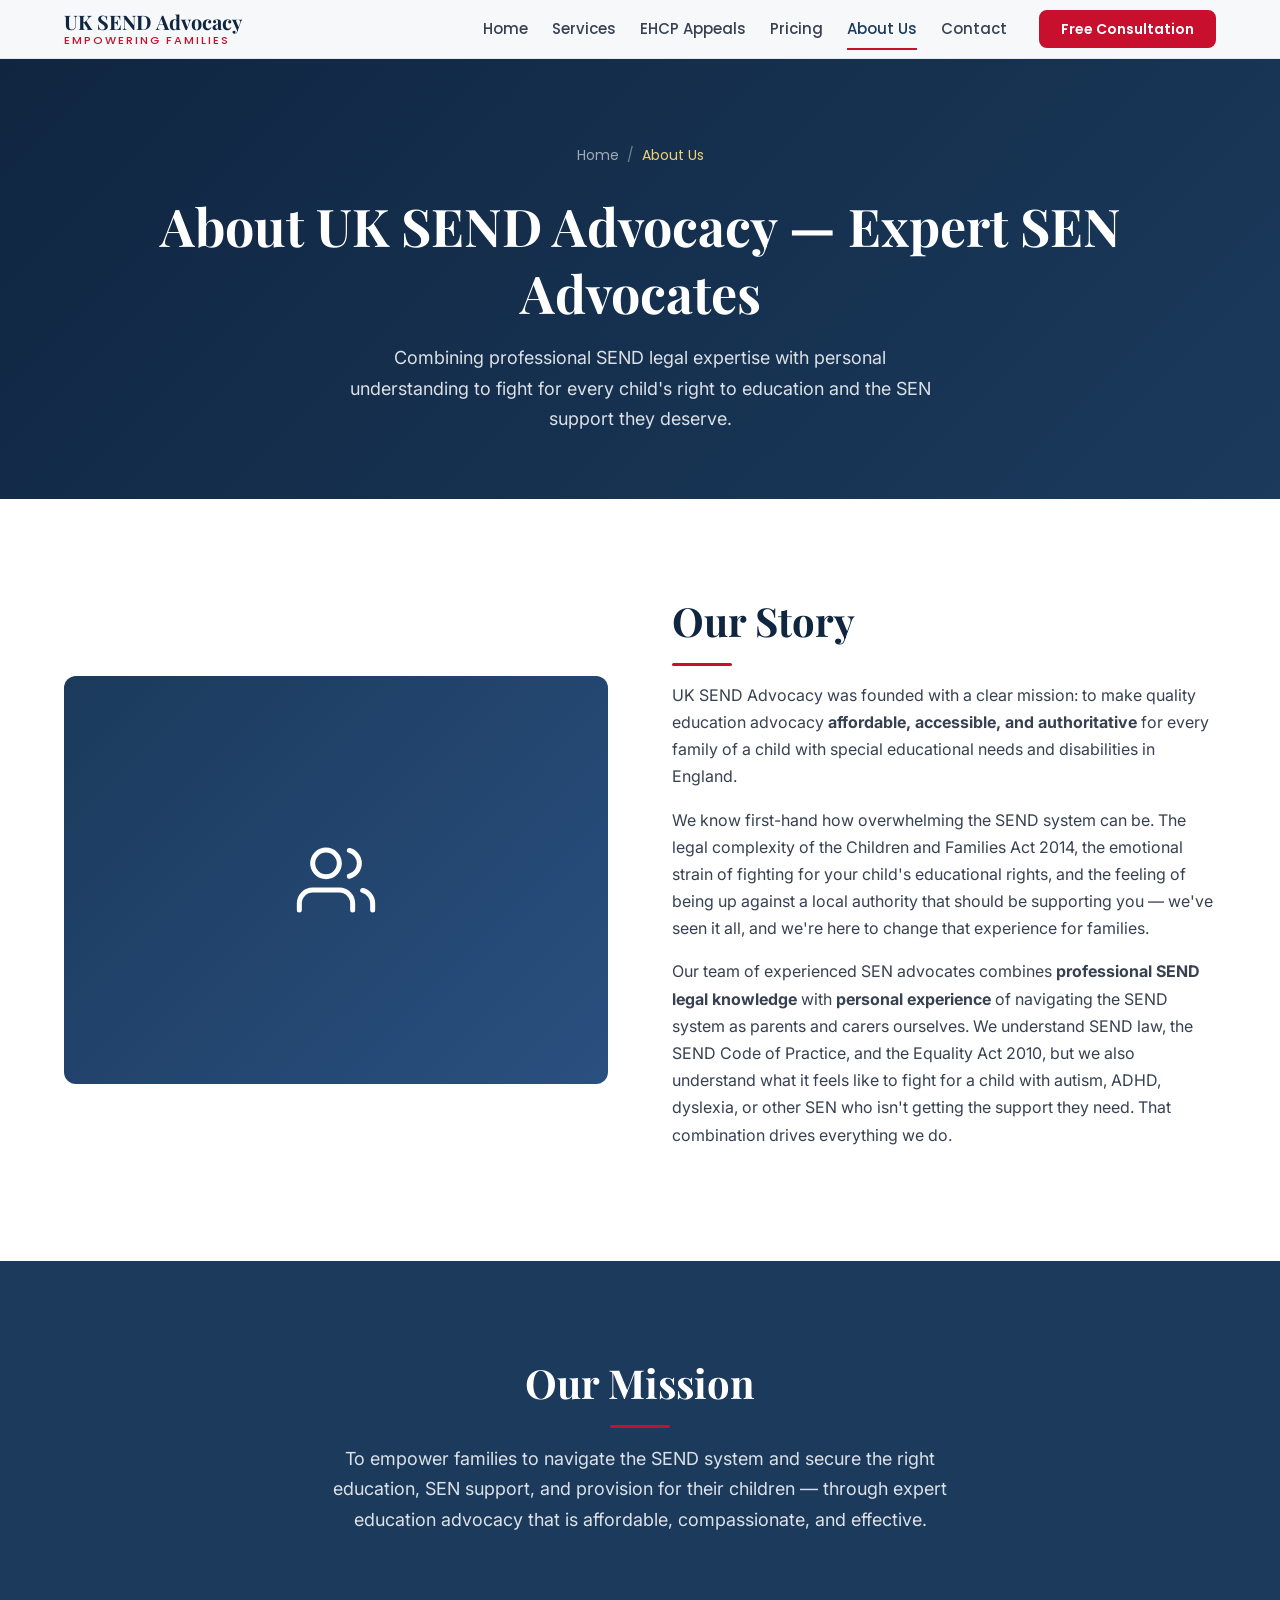
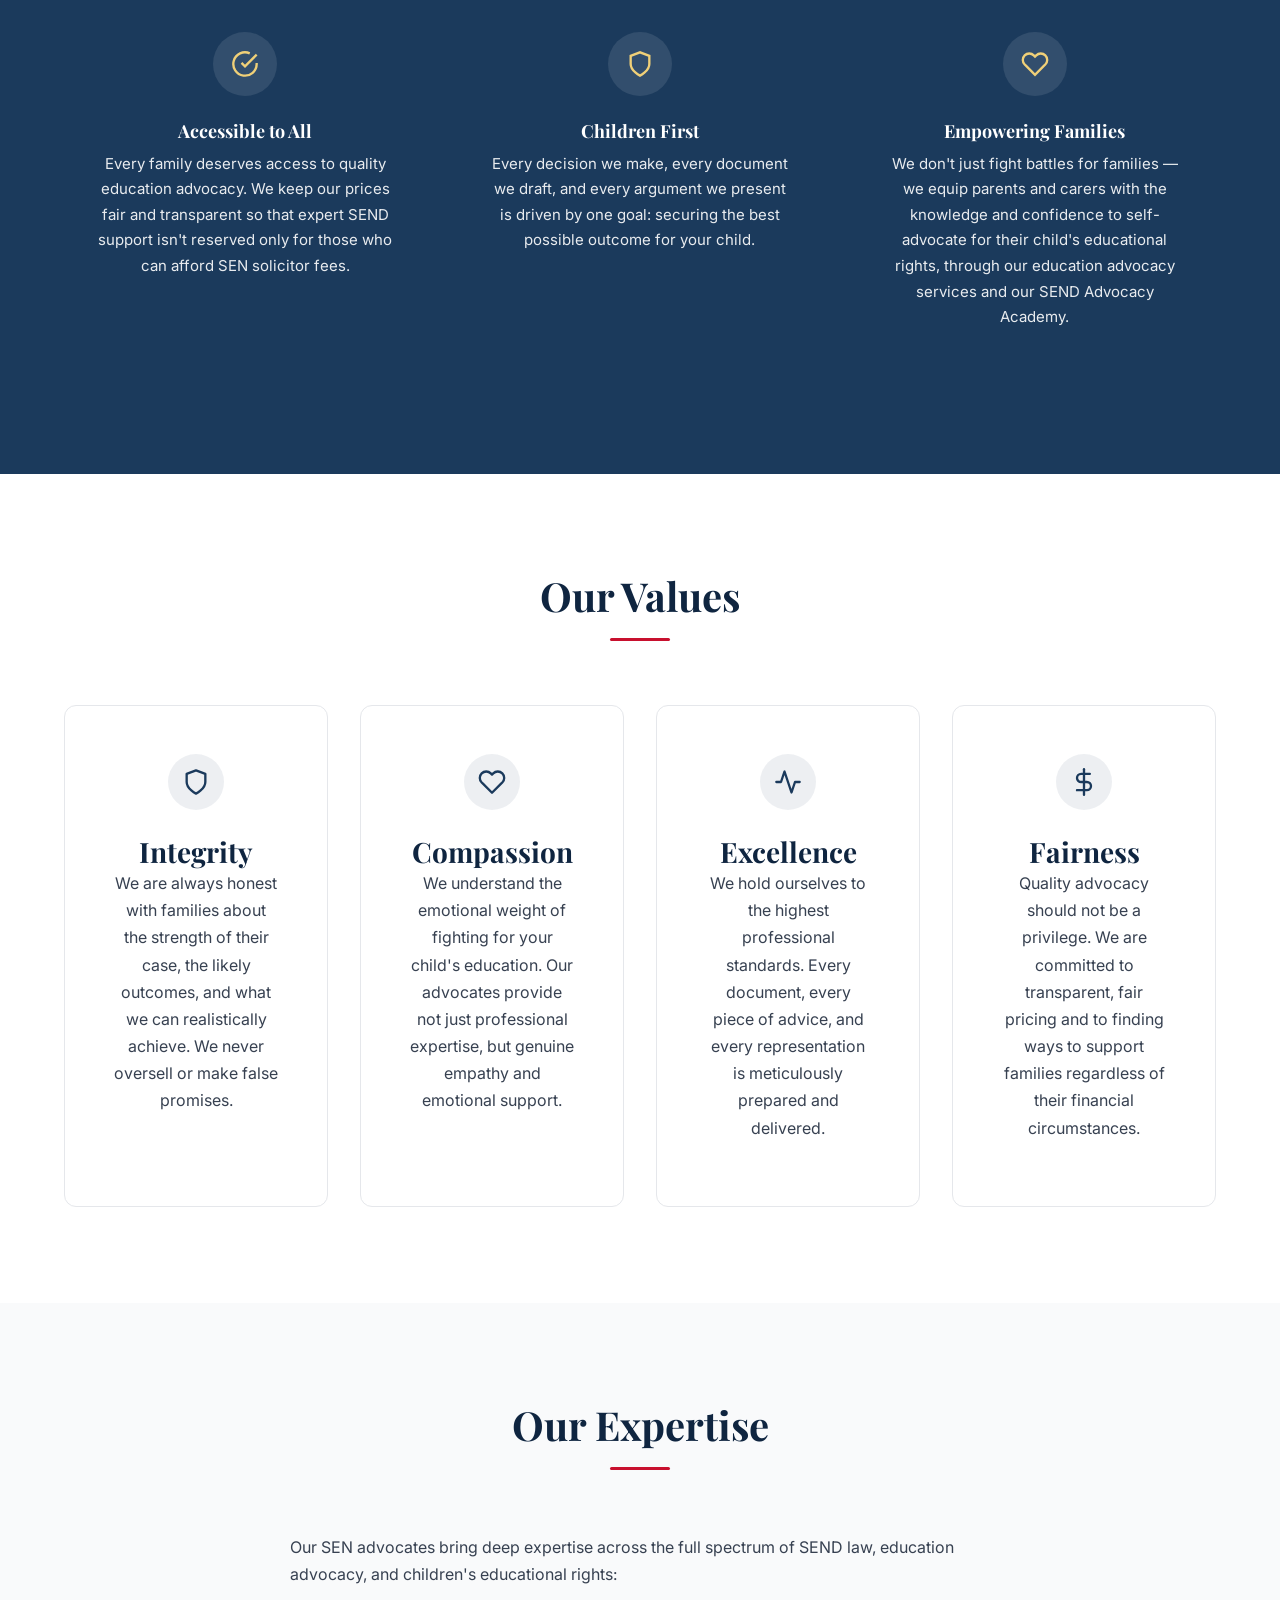
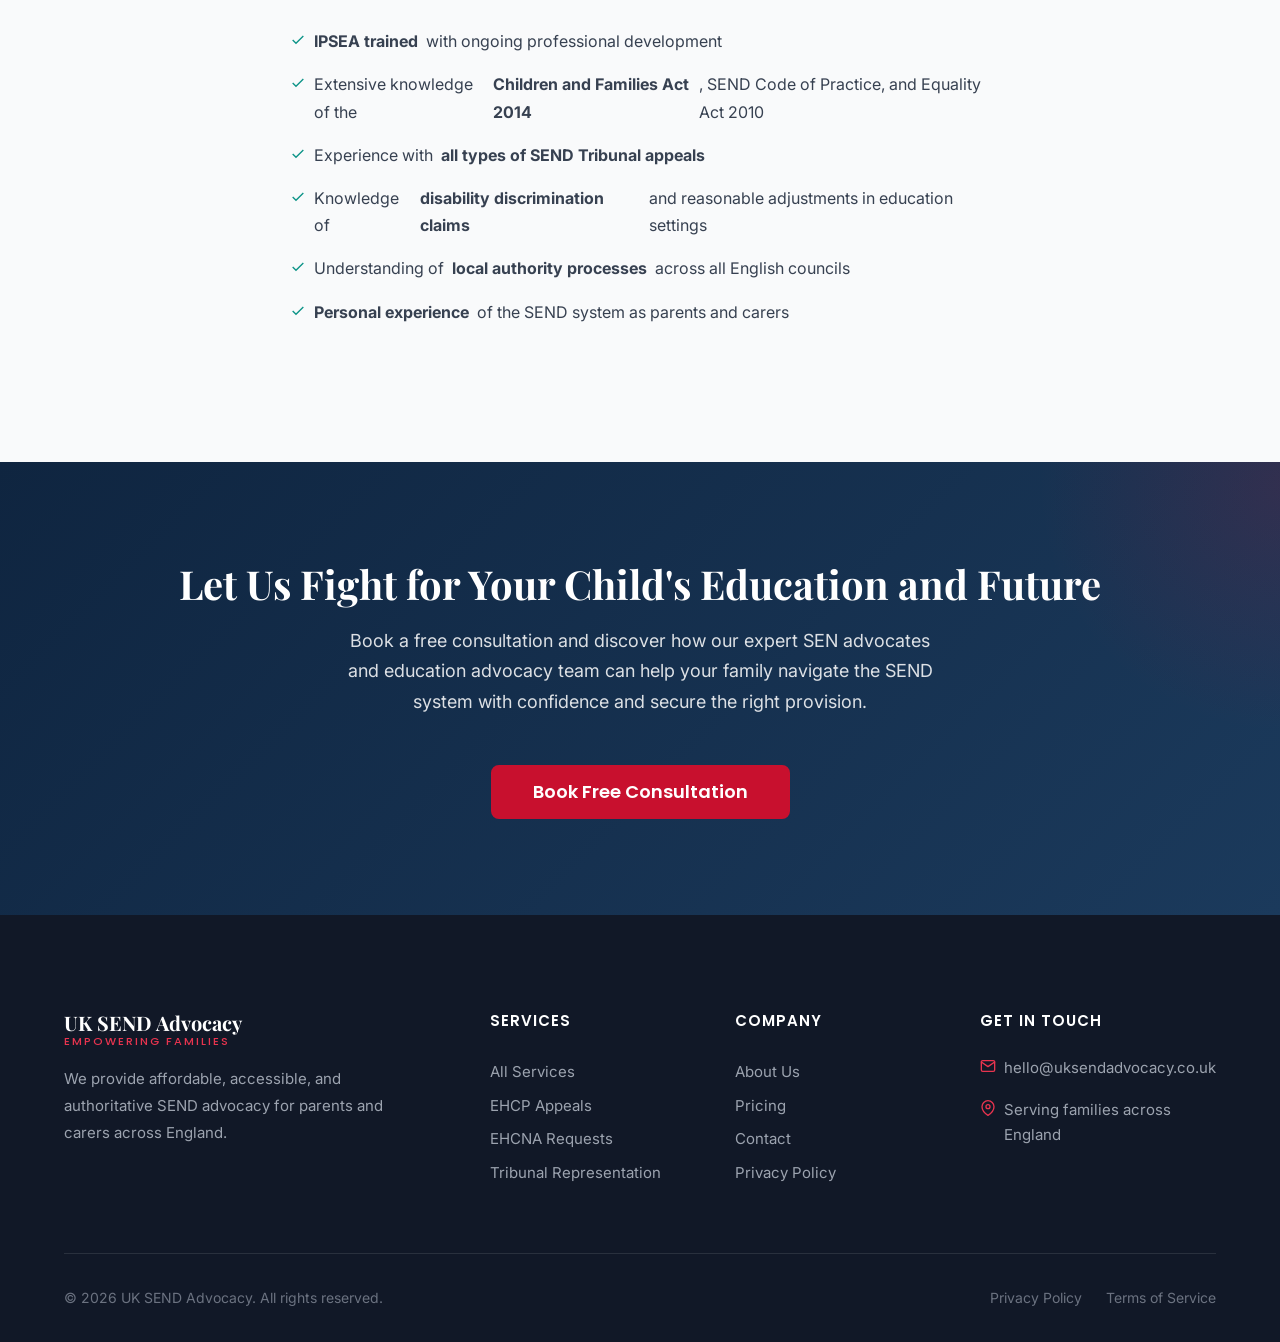
==== commit eb73d7ff: "feat: Integrate competitor SEO keywords to outrank sendadvocacy.com Research and integrate SEO keywo" ====
--- a/pages/about.html
+++ b/pages/about.html
@@ -3,14 +3,14 @@
 <head>
   <meta charset="UTF-8">
   <meta name="viewport" content="width=device-width, initial-scale=1.0">
-  <title>About Us | UK SEND Advocacy | Expert SEND Advocates in England</title>
-  <meta name="description" content="Learn about UK SEND Advocacy — experienced SEND advocates providing affordable, compassionate support for families across England. Our mission, values, and team.">
-  <meta name="keywords" content="about UK SEND advocacy, SEND advocates England, who are UK SEND advocacy, SEND advocacy team, IPSEA trained advocates, SEND law experts">
+  <title>About Us | Expert SEN Advocates & Education Advocacy | UK SEND Advocacy</title>
+  <meta name="description" content="Meet UK SEND Advocacy — experienced SEN advocates and education advocacy specialists providing affordable, compassionate EHCP help and SEND legal guidance for families across England. IPSEA trained with deep knowledge of SEND law.">
+  <meta name="keywords" content="about UK SEND advocacy, SEN advocates England, education advocacy team, SEND advocacy specialists, IPSEA trained advocates, SEND law experts, educational advocate, SEN advocate near me, EHCP help, Children and Families Act 2014, SEND Code of Practice experts">
   <link rel="canonical" href="https://www.uksendadvocacy.co.uk/pages/about.html">
 
   <meta property="og:type" content="website">
-  <meta property="og:title" content="About Us | UK SEND Advocacy">
-  <meta property="og:description" content="Experienced SEND advocates providing affordable, compassionate support for families across England.">
+  <meta property="og:title" content="About Us | Expert SEN Advocates & Education Advocacy Specialists">
+  <meta property="og:description" content="IPSEA trained SEN advocates providing affordable, expert education advocacy for families of children with SEND across England.">
 
   <link rel="preconnect" href="https://fonts.googleapis.com">
   <link rel="preconnect" href="https://fonts.gstatic.com" crossorigin>
@@ -24,10 +24,10 @@
     "mainEntity": {
       "@type": "Organization",
       "name": "UK SEND Advocacy",
-      "description": "UK SEND Advocacy provides affordable, accessible, and authoritative SEN advocacy for parents and carers across England.",
+      "description": "UK SEND Advocacy provides affordable, accessible, and authoritative education advocacy and SEN support for parents and carers of children with special educational needs and disabilities across England.",
       "foundingDate": "2020",
       "areaServed": {"@type": "Country", "name": "United Kingdom"},
-      "knowsAbout": ["SEND Law", "EHCP Appeals", "SEND Tribunal", "Education Law", "Special Educational Needs"]
+      "knowsAbout": ["SEND Law", "Education Advocacy", "EHCP Appeals", "SEND Tribunal", "Education Law", "Special Educational Needs", "Children and Families Act 2014", "SEND Code of Practice", "Equality Act 2010", "Disability Discrimination", "Autism EHCP", "ADHD Support"]
     }
   }
   </script>
@@ -69,8 +69,8 @@
         <span>/</span>
         <span class="current">About Us</span>
       </nav>
-      <h1>About UK SEND Advocacy</h1>
-      <p>Combining professional legal expertise with personal understanding to fight for every child's right to education.</p>
+      <h1>About UK SEND Advocacy — Expert SEN Advocates</h1>
+      <p>Combining professional SEND legal expertise with personal understanding to fight for every child's right to education and the SEN support they deserve.</p>
     </div>
   </section>
 
@@ -84,9 +84,9 @@
         <div class="content-text">
           <h2>Our Story</h2>
           <span class="accent-line accent-line--left"></span>
-          <p>UK SEND Advocacy was founded with a clear mission: to make quality SEND advocacy <strong>affordable, accessible, and authoritative</strong> for every family in England.</p>
-          <p>We know first-hand how overwhelming the SEND system can be. The legal complexity, the emotional strain, and the feeling of being up against a system that should be supporting you — we've seen it all, and we're here to change that experience for families.</p>
-          <p>Our team combines <strong>professional legal knowledge</strong> with <strong>personal experience</strong> of the SEND system. We understand the law, but we also understand what it feels like to fight for a child who isn't getting the support they need. That combination drives everything we do.</p>
+          <p>UK SEND Advocacy was founded with a clear mission: to make quality education advocacy <strong>affordable, accessible, and authoritative</strong> for every family of a child with special educational needs and disabilities in England.</p>
+          <p>We know first-hand how overwhelming the SEND system can be. The legal complexity of the Children and Families Act 2014, the emotional strain of fighting for your child's educational rights, and the feeling of being up against a local authority that should be supporting you — we've seen it all, and we're here to change that experience for families.</p>
+          <p>Our team of experienced SEN advocates combines <strong>professional SEND legal knowledge</strong> with <strong>personal experience</strong> of navigating the SEND system as parents and carers ourselves. We understand SEND law, the SEND Code of Practice, and the Equality Act 2010, but we also understand what it feels like to fight for a child with autism, ADHD, dyslexia, or other SEN who isn't getting the support they need. That combination drives everything we do.</p>
         </div>
       </div>
     </div>
@@ -98,7 +98,7 @@
       <div class="section-header animate-in">
         <h2>Our Mission</h2>
         <span class="accent-line"></span>
-        <p>To empower families to navigate the SEND system and secure the right education and support for their children — through expert advocacy that is affordable, compassionate, and effective.</p>
+        <p>To empower families to navigate the SEND system and secure the right education, SEN support, and provision for their children — through expert education advocacy that is affordable, compassionate, and effective.</p>
       </div>
 
       <div class="features-grid">
@@ -107,7 +107,7 @@
             <svg width="28" height="28" viewBox="0 0 24 24" fill="none" stroke="currentColor" stroke-width="2"><path d="M22 11.08V12a10 10 0 1 1-5.93-9.14"/><polyline points="22 4 12 14.01 9 11.01"/></svg>
           </div>
           <h3>Accessible to All</h3>
-          <p>Every family deserves access to quality advocacy. We keep our prices fair and transparent so that expert support isn't reserved only for those who can afford solicitor fees.</p>
+          <p>Every family deserves access to quality education advocacy. We keep our prices fair and transparent so that expert SEND support isn't reserved only for those who can afford SEN solicitor fees.</p>
         </div>
         <div class="feature-item animate-in">
           <div class="feature-icon" style="background: rgba(255,255,255,0.1); color: var(--gold-light);">
@@ -121,7 +121,7 @@
             <svg width="28" height="28" viewBox="0 0 24 24" fill="none" stroke="currentColor" stroke-width="2"><path d="M20.84 4.61a5.5 5.5 0 0 0-7.78 0L12 5.67l-1.06-1.06a5.5 5.5 0 0 0-7.78 7.78l1.06 1.06L12 21.23l7.78-7.78 1.06-1.06a5.5 5.5 0 0 0 0-7.78z"/></svg>
           </div>
           <h3>Empowering Families</h3>
-          <p>We don't just fight battles for families — we equip them with the knowledge and confidence to advocate for themselves, through our services and our SEND Academy.</p>
+          <p>We don't just fight battles for families — we equip parents and carers with the knowledge and confidence to self-advocate for their child's educational rights, through our education advocacy services and our SEND Advocacy Academy.</p>
         </div>
       </div>
     </div>
@@ -180,7 +180,7 @@
       </div>
 
       <div class="animate-in" style="max-width: 700px; margin: 0 auto;">
-        <p>Our advocates bring deep expertise across the full spectrum of SEND law and education rights:</p>
+        <p>Our SEN advocates bring deep expertise across the full spectrum of SEND law, education advocacy, and children's educational rights:</p>
 
         <ul class="content-text" style="margin: var(--space-xl) 0;">
           <li style="display: flex; align-items: flex-start; gap: 0.5rem; padding: 0.5rem 0; color: var(--gray-700);">
@@ -189,7 +189,7 @@
           </li>
           <li style="display: flex; align-items: flex-start; gap: 0.5rem; padding: 0.5rem 0; color: var(--gray-700);">
             <svg width="16" height="16" viewBox="0 0 24 24" fill="none" stroke="var(--teal)" stroke-width="2" style="flex-shrink:0; margin-top: 4px;"><polyline points="20 6 9 17 4 12"/></svg>
-            Extensive knowledge of the <strong>Children and Families Act 2014</strong> and SEND Code of Practice
+            Extensive knowledge of the <strong>Children and Families Act 2014</strong>, SEND Code of Practice, and Equality Act 2010
           </li>
           <li style="display: flex; align-items: flex-start; gap: 0.5rem; padding: 0.5rem 0; color: var(--gray-700);">
             <svg width="16" height="16" viewBox="0 0 24 24" fill="none" stroke="var(--teal)" stroke-width="2" style="flex-shrink:0; margin-top: 4px;"><polyline points="20 6 9 17 4 12"/></svg>
@@ -197,7 +197,7 @@
           </li>
           <li style="display: flex; align-items: flex-start; gap: 0.5rem; padding: 0.5rem 0; color: var(--gray-700);">
             <svg width="16" height="16" viewBox="0 0 24 24" fill="none" stroke="var(--teal)" stroke-width="2" style="flex-shrink:0; margin-top: 4px;"><polyline points="20 6 9 17 4 12"/></svg>
-            Knowledge of <strong>disability discrimination</strong> in education settings
+            Knowledge of <strong>disability discrimination claims</strong> and reasonable adjustments in education settings
           </li>
           <li style="display: flex; align-items: flex-start; gap: 0.5rem; padding: 0.5rem 0; color: var(--gray-700);">
             <svg width="16" height="16" viewBox="0 0 24 24" fill="none" stroke="var(--teal)" stroke-width="2" style="flex-shrink:0; margin-top: 4px;"><polyline points="20 6 9 17 4 12"/></svg>
@@ -215,8 +215,8 @@
   <!-- CTA -->
   <section class="cta-section">
     <div class="container">
-      <h2>Let Us Fight for Your Child's Future</h2>
-      <p>Book a free consultation and discover how our expert advocates can help your family navigate the SEND system with confidence.</p>
+      <h2>Let Us Fight for Your Child's Education and Future</h2>
+      <p>Book a free consultation and discover how our expert SEN advocates and education advocacy team can help your family navigate the SEND system with confidence and secure the right provision.</p>
       <a href="contact.html" class="btn btn--primary btn--lg">Book Free Consultation</a>
     </div>
   </section>
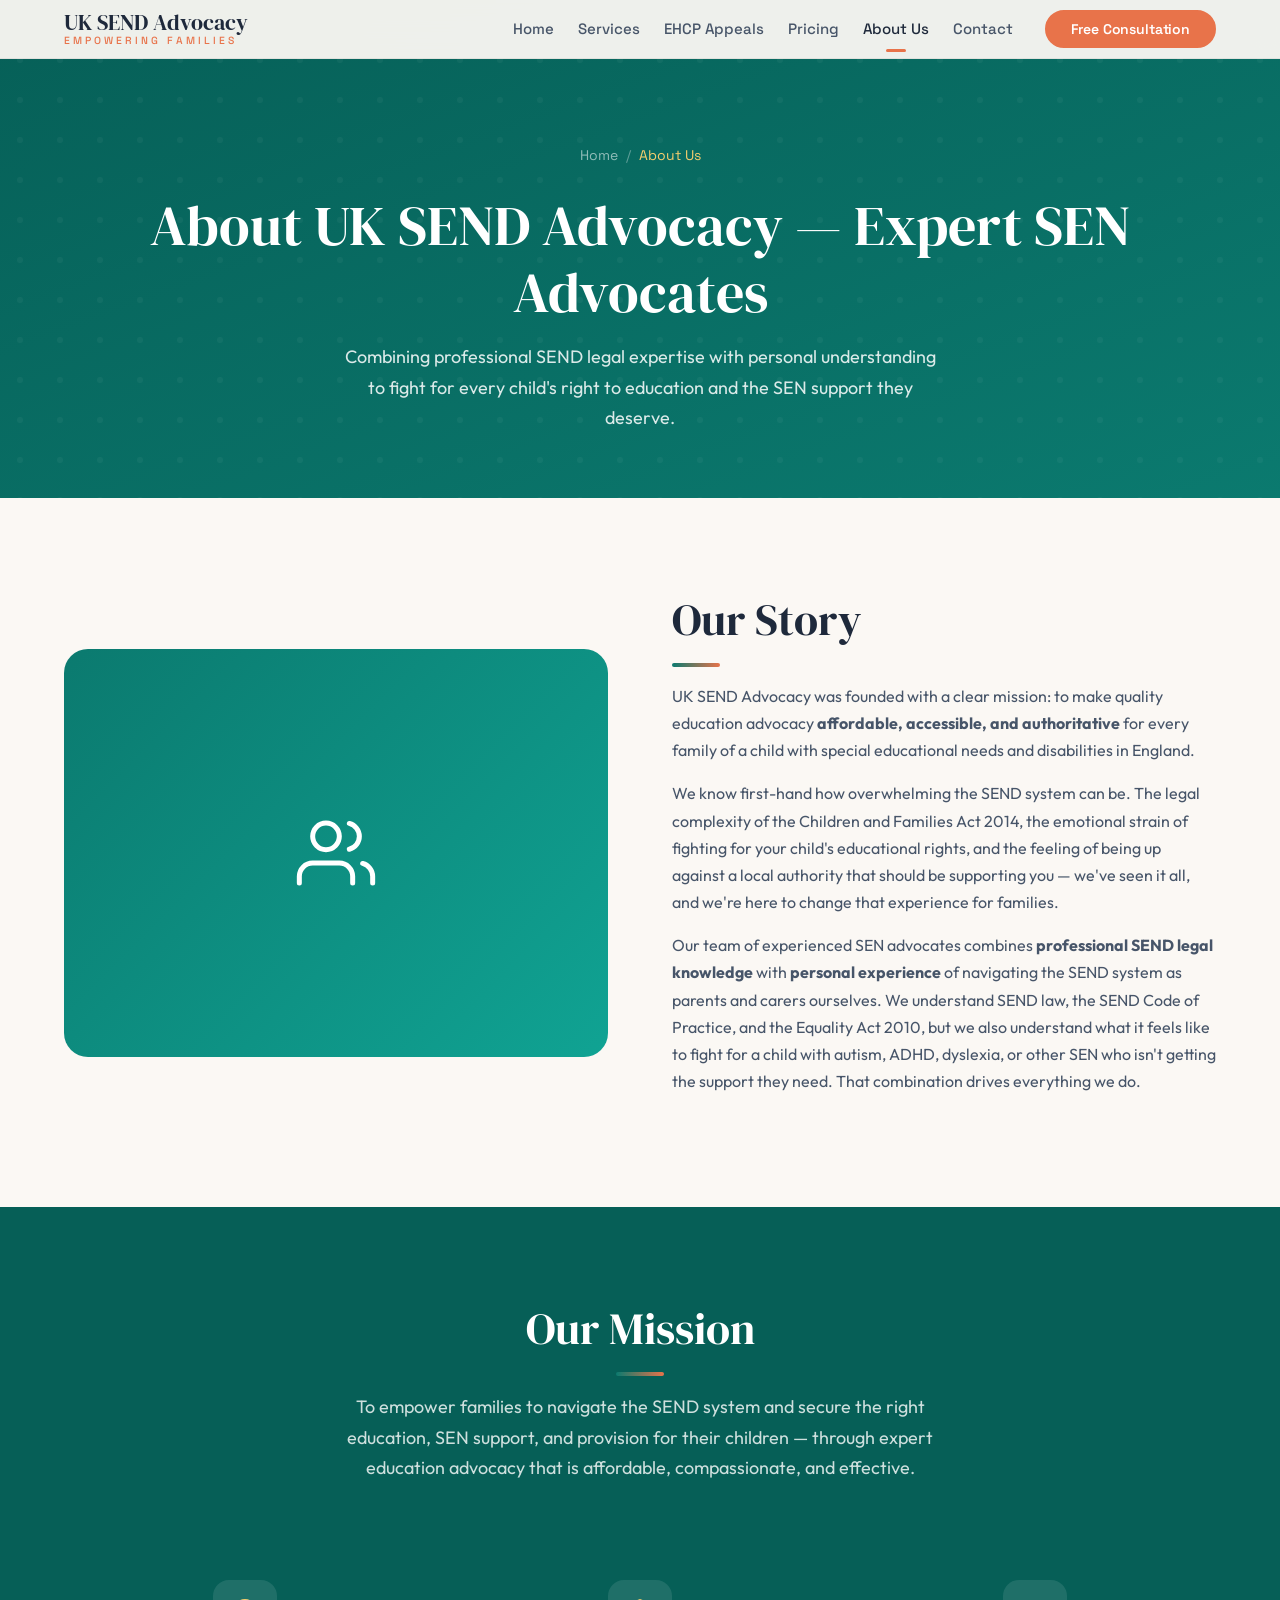
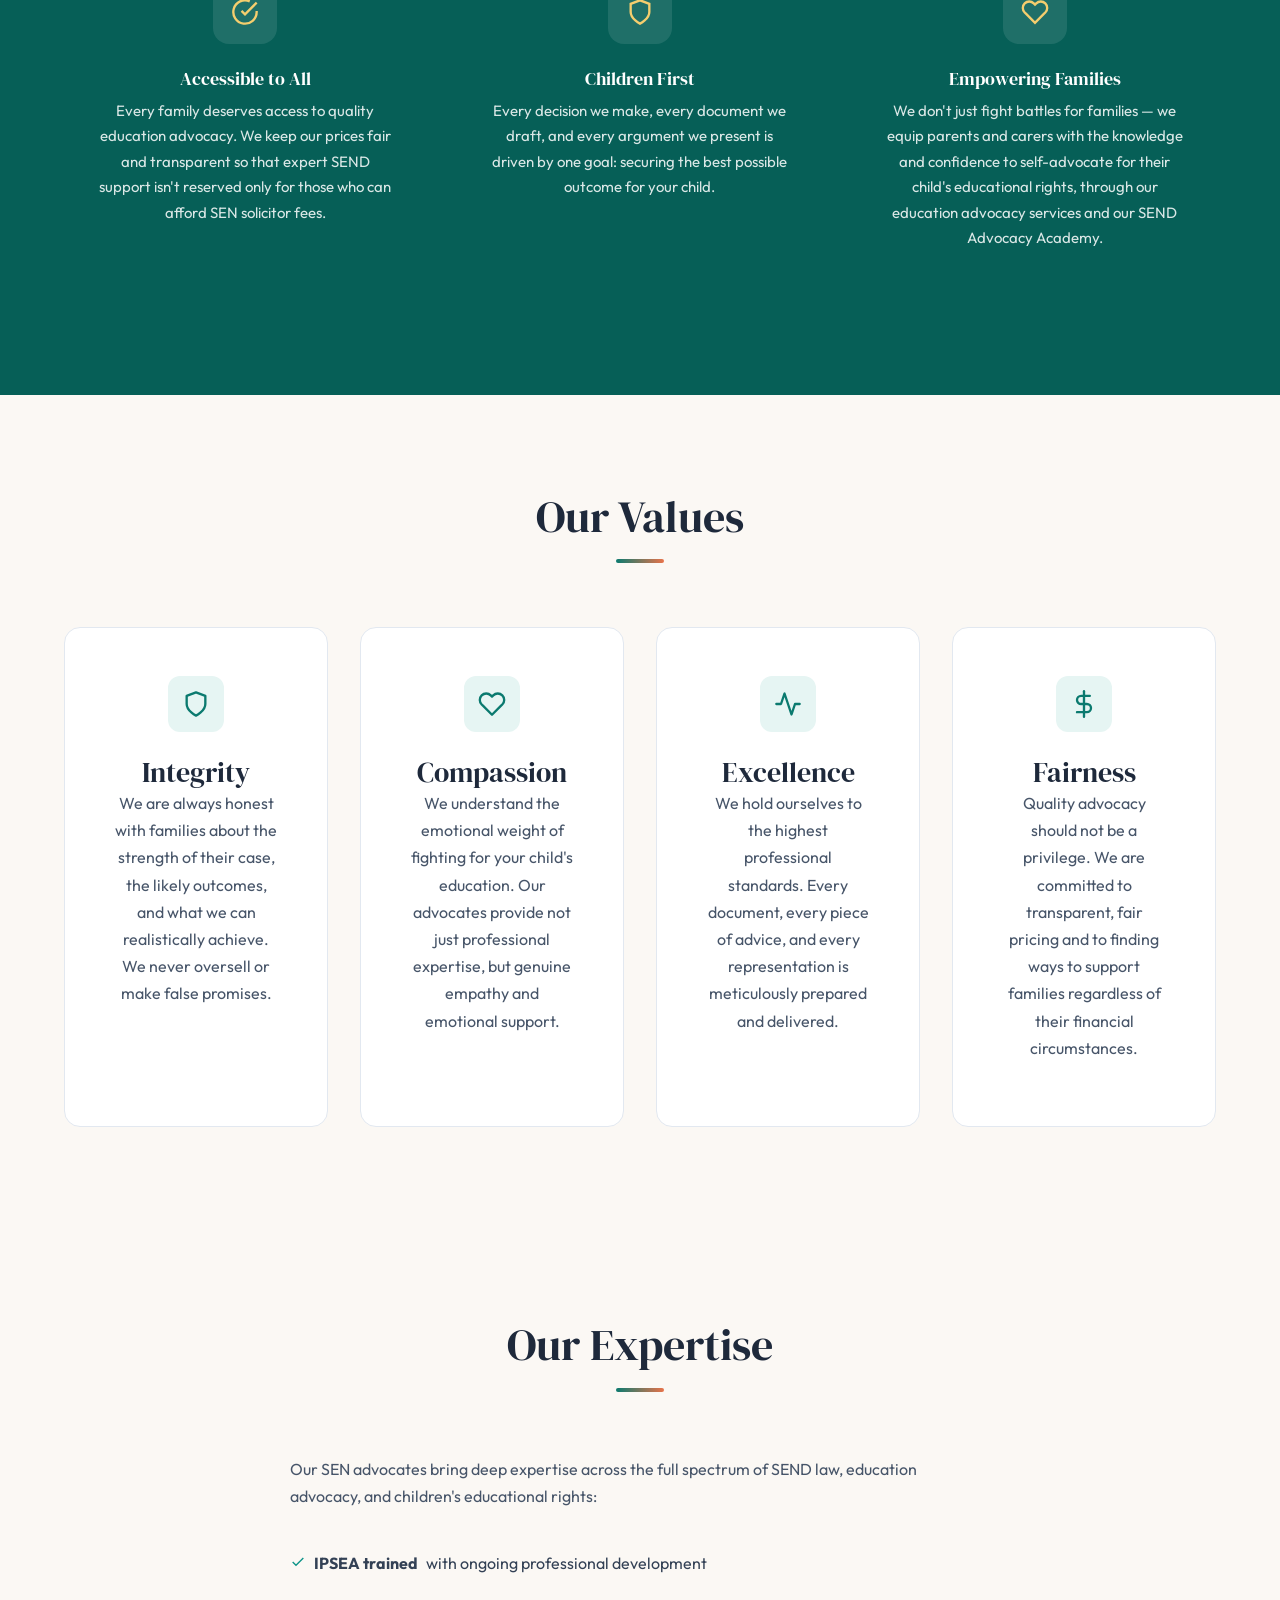
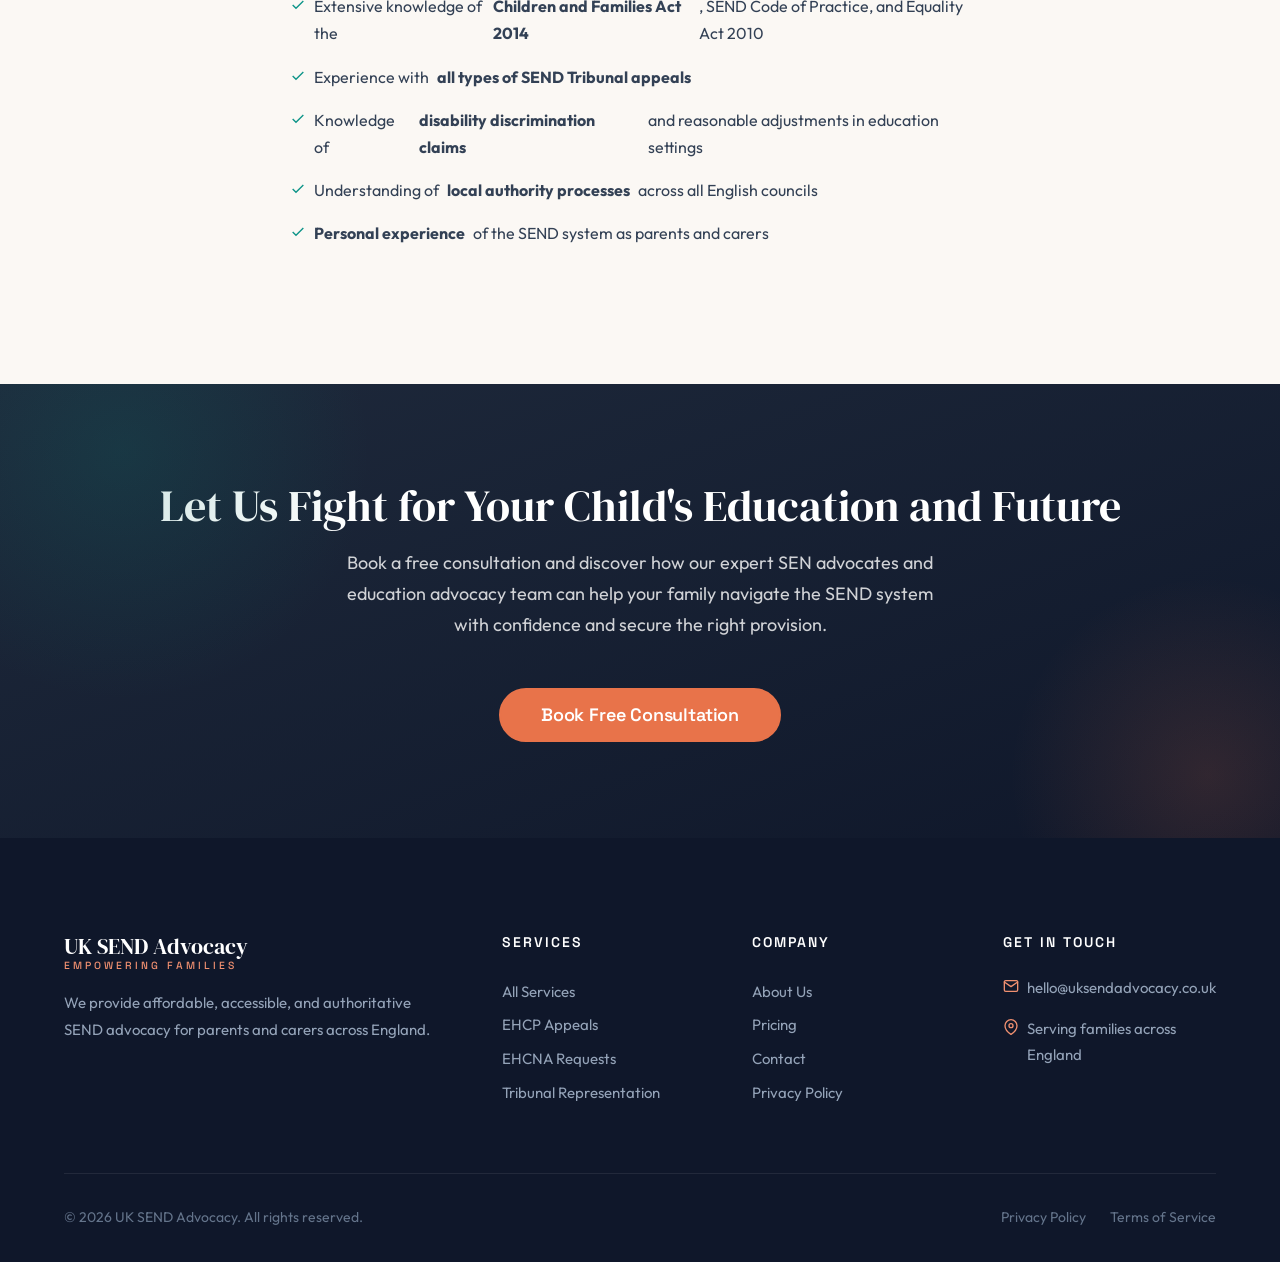
==== commit f3b036e4: "feat: Complete visual rebrand with unique identity distinct from YorkSENDAdvocacy Replace the navy/r" ====
--- a/pages/about.html
+++ b/pages/about.html
@@ -14,7 +14,7 @@
 
   <link rel="preconnect" href="https://fonts.googleapis.com">
   <link rel="preconnect" href="https://fonts.gstatic.com" crossorigin>
-  <link href="https://fonts.googleapis.com/css2?family=Inter:wght@400;500;600;700&family=Playfair+Display:wght@600;700;800&family=Poppins:wght@400;500;600;700&display=swap" rel="stylesheet">
+  <link href="https://fonts.googleapis.com/css2?family=DM+Serif+Display&family=Outfit:wght@400;500;600;700&family=Space+Grotesk:wght@400;500;600;700&display=swap" rel="stylesheet">
   <link rel="stylesheet" href="../css/styles.css">
 
   <script type="application/ld+json">
--- a/css/styles.css
+++ b/css/styles.css
@@ -1,43 +1,49 @@
 /* ============================================
    UK SEND Advocacy - Main Stylesheet
-   Theme: UK flag inspired (Navy, Red, White)
-   Accessible, Mobile-First, SEO-Optimized
+   Theme: Warm Growth (Emerald & Coral)
+   Distinct, Modern, Approachable
    ============================================ */
 
 /* CSS Custom Properties */
 :root {
-  /* Primary Colors - UK Flag Inspired */
-  --navy: #1B3A5C;
-  --navy-dark: #0F2540;
-  --navy-light: #2A5080;
-  --red: #C8102E;
-  --red-dark: #A00D24;
-  --red-light: #E8344F;
+  /* Primary Colors - Emerald/Teal */
+  --primary: #0B7A6F;
+  --primary-dark: #065F57;
+  --primary-light: #10A393;
+  --primary-subtle: #E6F5F3;
+
+  /* Accent Colors - Warm Coral */
+  --accent: #E8734A;
+  --accent-dark: #D05A30;
+  --accent-light: #F09070;
+
+  /* Warm Neutrals */
   --white: #FFFFFF;
-  --off-white: #F8F9FA;
-
-  /* Neutral Colors */
-  --gray-50: #F9FAFB;
-  --gray-100: #F3F4F6;
-  --gray-200: #E5E7EB;
-  --gray-300: #D1D5DB;
-  --gray-400: #9CA3AF;
-  --gray-500: #6B7280;
-  --gray-600: #4B5563;
-  --gray-700: #374151;
-  --gray-800: #1F2937;
-  --gray-900: #111827;
-
-  /* Accent Colors */
-  --gold: #D4A843;
-  --gold-light: #F0D078;
+  --cream: #FBF8F4;
+  --sand: #F3EDE4;
+
+  /* Neutral Colors - Slate */
+  --gray-50: #F8FAFC;
+  --gray-100: #F1F5F9;
+  --gray-200: #E2E8F0;
+  --gray-300: #CBD5E1;
+  --gray-400: #94A3B8;
+  --gray-500: #64748B;
+  --gray-600: #475569;
+  --gray-700: #334155;
+  --gray-800: #1E293B;
+  --gray-900: #0F172A;
+
+  /* Supplementary */
+  --gold: #E5A63A;
+  --gold-light: #F5CE6E;
   --teal: #0D9488;
-  --sky: #4A90D9;
+  --sky: #38BDF8;
 
   /* Typography */
-  --font-heading: 'Playfair Display', Georgia, 'Times New Roman', serif;
-  --font-body: 'Inter', -apple-system, BlinkMacSystemFont, 'Segoe UI', Roboto, sans-serif;
-  --font-accent: 'Poppins', 'Helvetica Neue', Arial, sans-serif;
+  --font-heading: 'DM Serif Display', Georgia, 'Times New Roman', serif;
+  --font-body: 'Outfit', -apple-system, BlinkMacSystemFont, 'Segoe UI', Roboto, sans-serif;
+  --font-accent: 'Space Grotesk', 'Helvetica Neue', Arial, sans-serif;
 
   /* Spacing */
   --space-xs: 0.25rem;
@@ -50,22 +56,22 @@
   --space-4xl: 6rem;
 
   /* Border Radius */
-  --radius-sm: 4px;
-  --radius-md: 8px;
-  --radius-lg: 12px;
-  --radius-xl: 16px;
+  --radius-sm: 6px;
+  --radius-md: 12px;
+  --radius-lg: 16px;
+  --radius-xl: 24px;
   --radius-full: 9999px;
 
-  /* Shadows */
-  --shadow-sm: 0 1px 2px rgba(0, 0, 0, 0.05);
-  --shadow-md: 0 4px 6px rgba(0, 0, 0, 0.07);
-  --shadow-lg: 0 10px 15px rgba(0, 0, 0, 0.1);
-  --shadow-xl: 0 20px 25px rgba(0, 0, 0, 0.1);
+  /* Shadows - Warmer tint */
+  --shadow-sm: 0 1px 3px rgba(11, 122, 111, 0.06);
+  --shadow-md: 0 4px 12px rgba(11, 122, 111, 0.08);
+  --shadow-lg: 0 12px 24px rgba(11, 122, 111, 0.1);
+  --shadow-xl: 0 24px 48px rgba(11, 122, 111, 0.12);
 
   /* Transitions */
   --transition-fast: 150ms ease;
   --transition-normal: 250ms ease;
-  --transition-slow: 350ms ease;
+  --transition-slow: 400ms cubic-bezier(0.4, 0, 0.2, 1);
 
   /* Container */
   --container-max: 1200px;
@@ -89,9 +95,9 @@
 
 body {
   font-family: var(--font-body);
-  color: var(--gray-800);
+  color: var(--gray-700);
   line-height: 1.7;
-  background-color: var(--white);
+  background-color: var(--cream);
   -webkit-font-smoothing: antialiased;
   -moz-osx-font-smoothing: grayscale;
 }
@@ -103,13 +109,13 @@
 }
 
 a {
-  color: var(--navy);
+  color: var(--primary);
   text-decoration: none;
   transition: color var(--transition-fast);
 }
 
 a:hover {
-  color: var(--red);
+  color: var(--accent);
 }
 
 ul, ol {
@@ -119,19 +125,19 @@
 /* Typography */
 h1, h2, h3, h4, h5, h6 {
   font-family: var(--font-heading);
-  color: var(--navy-dark);
-  line-height: 1.3;
-  font-weight: 700;
-}
-
-h1 { font-size: clamp(2rem, 5vw, 3.25rem); }
-h2 { font-size: clamp(1.625rem, 4vw, 2.5rem); }
+  color: var(--gray-800);
+  line-height: 1.2;
+  font-weight: 400;
+}
+
+h1 { font-size: clamp(2.25rem, 5vw, 3.5rem); }
+h2 { font-size: clamp(1.75rem, 4vw, 2.75rem); }
 h3 { font-size: clamp(1.25rem, 3vw, 1.75rem); }
 h4 { font-size: clamp(1.125rem, 2.5vw, 1.375rem); }
 
 p {
   margin-bottom: var(--space-md);
-  color: var(--gray-700);
+  color: var(--gray-600);
 }
 
 /* Utility Classes */
@@ -150,11 +156,16 @@
 }
 
 .section--gray {
-  background-color: var(--gray-50);
+  background-color: var(--cream);
+}
+
+.section--dark {
+  background-color: var(--gray-800);
+  color: var(--white);
 }
 
 .section--navy {
-  background-color: var(--navy);
+  background-color: var(--primary-dark);
   color: var(--white);
 }
 
@@ -165,7 +176,7 @@
 }
 
 .section--navy p {
-  color: rgba(255, 255, 255, 0.9);
+  color: rgba(255, 255, 255, 0.85);
 }
 
 .section-header {
@@ -181,22 +192,22 @@
   font-size: 1.125rem;
   max-width: 650px;
   margin: 0 auto;
-  color: var(--gray-600);
+  color: var(--gray-500);
 }
 
 .section--navy .section-header p {
-  color: rgba(255, 255, 255, 0.85);
+  color: rgba(255, 255, 255, 0.8);
 }
 
 .text-center { text-align: center; }
 .text-left { text-align: left; }
 
-/* Accent line below headings */
+/* Accent line below headings - pill shape */
 .accent-line {
   display: block;
-  width: 60px;
-  height: 3px;
-  background: var(--red);
+  width: 48px;
+  height: 4px;
+  background: linear-gradient(90deg, var(--primary), var(--accent));
   margin: var(--space-md) auto;
   border-radius: var(--radius-full);
 }
@@ -205,7 +216,7 @@
   margin-left: 0;
 }
 
-/* Buttons */
+/* Buttons - Pill shaped */
 .btn {
   display: inline-flex;
   align-items: center;
@@ -214,63 +225,65 @@
   font-family: var(--font-accent);
   font-size: 1rem;
   font-weight: 600;
-  border-radius: var(--radius-md);
+  border-radius: var(--radius-full);
   border: 2px solid transparent;
   cursor: pointer;
   transition: all var(--transition-normal);
   text-decoration: none;
   gap: 0.5rem;
   line-height: 1;
+  letter-spacing: -0.01em;
 }
 
 .btn--primary {
-  background-color: var(--red);
-  color: var(--white);
-  border-color: var(--red);
+  background-color: var(--accent);
+  color: var(--white);
+  border-color: var(--accent);
 }
 
 .btn--primary:hover {
-  background-color: var(--red-dark);
-  border-color: var(--red-dark);
+  background-color: var(--accent-dark);
+  border-color: var(--accent-dark);
   color: var(--white);
   transform: translateY(-2px);
-  box-shadow: var(--shadow-lg);
+  box-shadow: 0 8px 20px rgba(232, 115, 74, 0.35);
 }
 
 .btn--secondary {
-  background-color: var(--navy);
-  color: var(--white);
-  border-color: var(--navy);
+  background-color: var(--primary);
+  color: var(--white);
+  border-color: var(--primary);
 }
 
 .btn--secondary:hover {
-  background-color: var(--navy-dark);
-  border-color: var(--navy-dark);
+  background-color: var(--primary-dark);
+  border-color: var(--primary-dark);
   color: var(--white);
   transform: translateY(-2px);
-  box-shadow: var(--shadow-lg);
+  box-shadow: 0 8px 20px rgba(11, 122, 111, 0.35);
 }
 
 .btn--outline {
   background-color: transparent;
   color: var(--white);
-  border-color: var(--white);
+  border-color: rgba(255, 255, 255, 0.5);
 }
 
 .btn--outline:hover {
   background-color: var(--white);
-  color: var(--navy);
+  color: var(--primary-dark);
+  border-color: var(--white);
   transform: translateY(-2px);
 }
 
 .btn--outline-navy {
   background-color: transparent;
-  color: var(--navy);
-  border-color: var(--navy);
+  color: var(--primary);
+  border-color: var(--primary);
 }
 
 .btn--outline-navy:hover {
-  background-color: var(--navy);
+  background-color: var(--primary);
   color: var(--white);
   transform: translateY(-2px);
 }
@@ -281,7 +294,7 @@
 }
 
 .btn--sm {
-  padding: 0.625rem 1.25rem;
+  padding: 0.625rem 1.5rem;
   font-size: 0.875rem;
 }
 
@@ -300,15 +313,15 @@
   left: 0;
   right: 0;
   z-index: 1000;
-  background: rgba(255, 255, 255, 0.97);
-  backdrop-filter: blur(10px);
-  -webkit-backdrop-filter: blur(10px);
-  border-bottom: 1px solid var(--gray-200);
+  background: rgba(251, 248, 244, 0.95);
+  backdrop-filter: blur(12px);
+  -webkit-backdrop-filter: blur(12px);
+  border-bottom: 1px solid rgba(0, 0, 0, 0.06);
   transition: box-shadow var(--transition-normal);
 }
 
 .site-header.scrolled {
-  box-shadow: var(--shadow-md);
+  box-shadow: 0 4px 20px rgba(0, 0, 0, 0.06);
 }
 
 .header-inner {
@@ -333,19 +346,19 @@
 
 .logo-text {
   font-family: var(--font-heading);
-  font-size: 1.25rem;
-  font-weight: 700;
-  color: var(--navy-dark);
+  font-size: 1.35rem;
+  font-weight: 400;
+  color: var(--gray-800);
   line-height: 1.2;
 }
 
 .logo-text span {
   display: block;
-  font-size: 0.7rem;
+  font-size: 0.65rem;
   font-family: var(--font-accent);
   font-weight: 500;
-  color: var(--red);
-  letter-spacing: 2px;
+  color: var(--accent);
+  letter-spacing: 3px;
   text-transform: uppercase;
 }
 
@@ -365,7 +378,7 @@
   font-family: var(--font-accent);
   font-size: 0.938rem;
   font-weight: 500;
-  color: var(--gray-700);
+  color: var(--gray-600);
   padding: var(--space-sm) 0;
   position: relative;
   transition: color var(--transition-fast);
@@ -374,22 +387,24 @@
 .nav-links a::after {
   content: '';
   position: absolute;
-  bottom: 0;
-  left: 0;
+  bottom: -2px;
+  left: 50%;
+  transform: translateX(-50%);
   width: 0;
-  height: 2px;
-  background: var(--red);
+  height: 3px;
+  background: var(--accent);
+  border-radius: var(--radius-full);
   transition: width var(--transition-normal);
 }
 
 .nav-links a:hover,
 .nav-links a.active {
-  color: var(--navy);
+  color: var(--gray-800);
 }
 
 .nav-links a:hover::after,
 .nav-links a.active::after {
-  width: 100%;
+  width: 20px;
 }
 
 .nav-cta {
@@ -401,7 +416,7 @@
 .nav-phone {
   font-family: var(--font-accent);
   font-weight: 600;
-  color: var(--navy);
+  color: var(--primary);
   font-size: 0.938rem;
 }
 
@@ -425,7 +440,7 @@
   display: block;
   width: 26px;
   height: 2px;
-  background: var(--navy);
+  background: var(--gray-800);
   border-radius: 2px;
   transition: all var(--transition-normal);
 }
@@ -436,7 +451,7 @@
 .hero {
   position: relative;
   padding: 10rem 0 6rem;
-  background: linear-gradient(135deg, var(--navy-dark) 0%, var(--navy) 50%, var(--navy-light) 100%);
+  background: linear-gradient(160deg, var(--primary-dark) 0%, var(--primary) 40%, var(--primary-light) 100%);
   overflow: hidden;
 }
 
@@ -447,7 +462,20 @@
   left: 0;
   right: 0;
   bottom: 0;
-  background: url("data:image/svg+xml,%3Csvg width='60' height='60' viewBox='0 0 60 60' xmlns='http://www.w3.org/2000/svg'%3E%3Cg fill='none' fill-rule='evenodd'%3E%3Cg fill='%23ffffff' fill-opacity='0.03'%3E%3Cpath d='M36 34v-4h-2v4h-4v2h4v4h2v-4h4v-2h-4zm0-30V0h-2v4h-4v2h4v4h2V6h4V4h-4zM6 34v-4H4v4H0v2h4v4h2v-4h4v-2H6zM6 4V0H4v4H0v2h4v4h2V6h4V4H6z'/%3E%3C/g%3E%3C/g%3E%3C/svg%3E");
+  background: url("data:image/svg+xml,%3Csvg width='40' height='40' viewBox='0 0 40 40' xmlns='http://www.w3.org/2000/svg'%3E%3Cg fill='%23ffffff' fill-opacity='0.04' fill-rule='evenodd'%3E%3Ccircle cx='20' cy='20' r='3'/%3E%3C/g%3E%3C/svg%3E");
+  pointer-events: none;
+}
+
+/* Organic blob decoration */
+.hero::after {
+  content: '';
+  position: absolute;
+  bottom: -120px;
+  right: -80px;
+  width: 500px;
+  height: 500px;
+  background: radial-gradient(circle, rgba(232, 115, 74, 0.2) 0%, transparent 70%);
+  border-radius: 40% 60% 70% 30% / 40% 50% 60% 50%;
   pointer-events: none;
 }
 
@@ -471,7 +499,7 @@
   display: inline-flex;
   align-items: center;
   gap: var(--space-sm);
-  background: rgba(255, 255, 255, 0.1);
+  background: rgba(255, 255, 255, 0.12);
   border: 1px solid rgba(255, 255, 255, 0.2);
   border-radius: var(--radius-full);
   padding: 0.5rem 1.25rem;
@@ -500,8 +528,8 @@
 }
 
 .hero-description {
-  font-size: 1.2rem;
-  color: rgba(255, 255, 255, 0.9);
+  font-size: 1.15rem;
+  color: rgba(255, 255, 255, 0.88);
   margin-bottom: var(--space-2xl);
   line-height: 1.8;
 }
@@ -521,14 +549,14 @@
 .hero-stat-number {
   display: block;
   font-family: var(--font-heading);
-  font-size: 2rem;
-  font-weight: 700;
+  font-size: 2.25rem;
+  font-weight: 400;
   color: var(--gold-light);
 }
 
 .hero-stat-label {
   font-size: 0.875rem;
-  color: rgba(255, 255, 255, 0.7);
+  color: rgba(255, 255, 255, 0.65);
   font-family: var(--font-accent);
 }
 
@@ -539,9 +567,9 @@
 }
 
 .hero-card {
-  background: rgba(255, 255, 255, 0.08);
+  background: rgba(255, 255, 255, 0.1);
   backdrop-filter: blur(20px);
-  border: 1px solid rgba(255, 255, 255, 0.12);
+  border: 1px solid rgba(255, 255, 255, 0.15);
   border-radius: var(--radius-xl);
   padding: var(--space-2xl);
   width: 100%;
@@ -568,14 +596,14 @@
 
 .hero-card-icon {
   flex-shrink: 0;
-  width: 40px;
-  height: 40px;
-  background: rgba(200, 16, 46, 0.2);
+  width: 44px;
+  height: 44px;
+  background: rgba(232, 115, 74, 0.2);
   border-radius: var(--radius-md);
   display: flex;
   align-items: center;
   justify-content: center;
-  color: var(--red-light);
+  color: var(--accent-light);
 }
 
 .hero-card-text h4 {
@@ -586,7 +614,7 @@
 }
 
 .hero-card-text p {
-  color: rgba(255, 255, 255, 0.65);
+  color: rgba(255, 255, 255, 0.6);
   font-size: 0.875rem;
   margin-bottom: 0;
 }
@@ -619,7 +647,7 @@
 }
 
 .trust-item svg {
-  color: var(--teal);
+  color: var(--primary);
   flex-shrink: 0;
 }
 
@@ -637,38 +665,39 @@
   border-radius: var(--radius-lg);
   padding: var(--space-2xl);
   border: 1px solid var(--gray-200);
-  transition: all var(--transition-normal);
+  transition: all var(--transition-slow);
   position: relative;
   overflow: hidden;
+  border-left: 4px solid transparent;
 }
 
 .service-card::before {
   content: '';
   position: absolute;
   top: 0;
-  left: 0;
   right: 0;
-  height: 4px;
-  background: linear-gradient(90deg, var(--navy), var(--red));
-  transform: scaleX(0);
-  transform-origin: left;
-  transition: transform var(--transition-normal);
+  width: 120px;
+  height: 120px;
+  background: radial-gradient(circle at top right, var(--primary-subtle), transparent 70%);
+  opacity: 0;
+  transition: opacity var(--transition-normal);
+  pointer-events: none;
 }
 
 .service-card:hover {
-  border-color: var(--navy-light);
+  border-left-color: var(--primary);
   box-shadow: var(--shadow-lg);
   transform: translateY(-4px);
 }
 
 .service-card:hover::before {
-  transform: scaleX(1);
+  opacity: 1;
 }
 
 .service-icon {
   width: 56px;
   height: 56px;
-  background: linear-gradient(135deg, var(--navy), var(--navy-light));
+  background: linear-gradient(135deg, var(--primary), var(--primary-light));
   border-radius: var(--radius-md);
   display: flex;
   align-items: center;
@@ -693,12 +722,12 @@
   font-family: var(--font-accent);
   font-weight: 600;
   font-size: 0.938rem;
-  color: var(--red);
+  color: var(--accent);
   transition: gap var(--transition-normal);
 }
 
 .service-link:hover {
-  color: var(--red-dark);
+  color: var(--accent-dark);
   gap: var(--space-md);
 }
 
@@ -720,12 +749,12 @@
   width: 64px;
   height: 64px;
   margin: 0 auto var(--space-lg);
-  background: rgba(200, 16, 46, 0.08);
-  border-radius: 50%;
+  background: var(--primary-subtle);
+  border-radius: var(--radius-lg);
   display: flex;
   align-items: center;
   justify-content: center;
-  color: var(--red);
+  color: var(--primary);
 }
 
 .feature-item h3 {
@@ -758,12 +787,12 @@
   display: flex;
   align-items: center;
   justify-content: center;
-  width: 48px;
-  height: 48px;
-  background: var(--red);
-  color: var(--white);
-  border-radius: 50%;
-  font-family: var(--font-heading);
+  width: 52px;
+  height: 52px;
+  background: linear-gradient(135deg, var(--primary), var(--primary-light));
+  color: var(--white);
+  border-radius: var(--radius-md);
+  font-family: var(--font-accent);
   font-size: 1.25rem;
   font-weight: 700;
   margin: 0 auto var(--space-lg);
@@ -795,6 +824,18 @@
   position: relative;
 }
 
+.testimonial-card::before {
+  content: '\201C';
+  position: absolute;
+  top: var(--space-lg);
+  right: var(--space-xl);
+  font-family: var(--font-heading);
+  font-size: 5rem;
+  line-height: 1;
+  color: var(--primary-subtle);
+  pointer-events: none;
+}
+
 .testimonial-stars {
   color: var(--gold);
   margin-bottom: var(--space-md);
@@ -805,7 +846,7 @@
 .testimonial-card blockquote {
   font-size: 1rem;
   font-style: italic;
-  color: var(--gray-700);
+  color: var(--gray-600);
   margin-bottom: var(--space-lg);
   line-height: 1.8;
 }
@@ -819,8 +860,8 @@
 .testimonial-avatar {
   width: 48px;
   height: 48px;
-  border-radius: 50%;
-  background: linear-gradient(135deg, var(--navy), var(--sky));
+  border-radius: var(--radius-md);
+  background: linear-gradient(135deg, var(--primary), var(--primary-light));
   display: flex;
   align-items: center;
   justify-content: center;
@@ -833,12 +874,12 @@
 .testimonial-name {
   font-family: var(--font-accent);
   font-weight: 600;
-  color: var(--navy);
+  color: var(--gray-800);
 }
 
 .testimonial-role {
   font-size: 0.875rem;
-  color: var(--gray-500);
+  color: var(--gray-400);
 }
 
 /* ============================================
@@ -853,7 +894,7 @@
 
 .pricing-card {
   background: var(--white);
-  border-radius: var(--radius-lg);
+  border-radius: var(--radius-xl);
   padding: var(--space-2xl);
   border: 2px solid var(--gray-200);
   text-align: center;
@@ -864,7 +905,7 @@
 }
 
 .pricing-card--featured {
-  border-color: var(--red);
+  border-color: var(--primary);
   transform: scale(1.03);
   box-shadow: var(--shadow-xl);
 }
@@ -874,7 +915,7 @@
   top: -14px;
   left: 50%;
   transform: translateX(-50%);
-  background: var(--red);
+  background: linear-gradient(90deg, var(--primary), var(--primary-light));
   color: var(--white);
   font-family: var(--font-accent);
   font-size: 0.8rem;
@@ -893,20 +934,20 @@
 .pricing-card .price {
   font-family: var(--font-heading);
   font-size: 2.5rem;
-  font-weight: 700;
-  color: var(--navy);
+  font-weight: 400;
+  color: var(--primary-dark);
   margin: var(--space-lg) 0;
 }
 
 .pricing-card .price small {
   font-size: 1rem;
   font-weight: 400;
-  color: var(--gray-500);
+  color: var(--gray-400);
 }
 
 .pricing-card .price-note {
   font-size: 0.875rem;
-  color: var(--gray-500);
+  color: var(--gray-400);
   margin-top: -0.5rem;
   margin-bottom: var(--space-lg);
 }
@@ -923,11 +964,11 @@
   gap: var(--space-sm);
   padding: var(--space-sm) 0;
   font-size: 0.938rem;
-  color: var(--gray-700);
+  color: var(--gray-600);
 }
 
 .pricing-features li svg {
-  color: var(--teal);
+  color: var(--primary);
   flex-shrink: 0;
   margin-top: 3px;
 }
@@ -941,7 +982,7 @@
    CTA SECTION
    ============================================ */
 .cta-section {
-  background: linear-gradient(135deg, var(--navy-dark) 0%, var(--navy) 100%);
+  background: linear-gradient(160deg, var(--gray-800) 0%, var(--gray-900) 100%);
   padding: var(--space-4xl) 0;
   text-align: center;
   position: relative;
@@ -951,21 +992,32 @@
 .cta-section::before {
   content: '';
   position: absolute;
-  top: -50%;
-  right: -20%;
+  top: -40%;
+  left: -10%;
   width: 500px;
   height: 500px;
-  background: radial-gradient(circle, rgba(200, 16, 46, 0.15) 0%, transparent 70%);
+  background: radial-gradient(circle, rgba(11, 122, 111, 0.2) 0%, transparent 70%);
   pointer-events: none;
 }
 
+.cta-section::after {
+  content: '';
+  position: absolute;
+  bottom: -30%;
+  right: -10%;
+  width: 400px;
+  height: 400px;
+  background: radial-gradient(circle, rgba(232, 115, 74, 0.15) 0%, transparent 70%);
+  pointer-events: none;
+}
+
 .cta-section h2 {
   color: var(--white);
   margin-bottom: var(--space-md);
 }
 
 .cta-section p {
-  color: rgba(255, 255, 255, 0.85);
+  color: rgba(255, 255, 255, 0.8);
   font-size: 1.125rem;
   max-width: 600px;
   margin: 0 auto var(--space-2xl);
@@ -984,11 +1036,13 @@
   border-radius: var(--radius-md);
   margin-bottom: var(--space-md);
   overflow: hidden;
-  transition: border-color var(--transition-fast);
+  transition: border-color var(--transition-fast), box-shadow var(--transition-fast);
+  background: var(--white);
 }
 
 .faq-item.active {
-  border-color: var(--navy-light);
+  border-color: var(--primary);
+  box-shadow: 0 0 0 3px var(--primary-subtle);
 }
 
 .faq-question {
@@ -1004,7 +1058,7 @@
   font-family: var(--font-accent);
   font-size: 1rem;
   font-weight: 600;
-  color: var(--navy-dark);
+  color: var(--gray-800);
   transition: background var(--transition-fast);
 }
 
@@ -1015,7 +1069,7 @@
 .faq-question svg {
   flex-shrink: 0;
   transition: transform var(--transition-normal);
-  color: var(--red);
+  color: var(--accent);
 }
 
 .faq-item.active .faq-question svg {
@@ -1030,7 +1084,7 @@
 
 .faq-answer-inner {
   padding: 0 var(--space-lg) var(--space-lg);
-  color: var(--gray-700);
+  color: var(--gray-600);
   line-height: 1.8;
 }
 
@@ -1048,7 +1102,7 @@
   grid-template-columns: 2fr 1fr 1fr 1fr;
   gap: var(--space-3xl);
   padding-bottom: var(--space-3xl);
-  border-bottom: 1px solid rgba(255, 255, 255, 0.1);
+  border-bottom: 1px solid rgba(255, 255, 255, 0.08);
 }
 
 .footer-brand p {
@@ -1064,16 +1118,16 @@
 }
 
 .footer-brand .logo-text span {
-  color: var(--red-light);
+  color: var(--accent-light);
 }
 
 .footer-col h4 {
   color: var(--white);
   font-family: var(--font-accent);
-  font-size: 0.938rem;
+  font-size: 0.875rem;
   font-weight: 600;
   text-transform: uppercase;
-  letter-spacing: 1px;
+  letter-spacing: 2px;
   margin-bottom: var(--space-lg);
 }
 
@@ -1086,7 +1140,7 @@
 }
 
 .footer-col a:hover {
-  color: var(--white);
+  color: var(--accent-light);
 }
 
 .footer-contact-item {
@@ -1100,7 +1154,7 @@
 .footer-contact-item svg {
   flex-shrink: 0;
   margin-top: 3px;
-  color: var(--red-light);
+  color: var(--accent-light);
 }
 
 .footer-bottom {
@@ -1129,7 +1183,7 @@
 }
 
 .footer-legal a:hover {
-  color: var(--white);
+  color: var(--accent-light);
 }
 
 /* ============================================
@@ -1137,13 +1191,27 @@
    ============================================ */
 .page-hero {
   padding: 9rem 0 4rem;
-  background: linear-gradient(135deg, var(--navy-dark) 0%, var(--navy) 100%);
+  background: linear-gradient(160deg, var(--primary-dark) 0%, var(--primary) 100%);
   text-align: center;
+  position: relative;
+  overflow: hidden;
+}
+
+.page-hero::before {
+  content: '';
+  position: absolute;
+  top: 0;
+  left: 0;
+  right: 0;
+  bottom: 0;
+  background: url("data:image/svg+xml,%3Csvg width='40' height='40' viewBox='0 0 40 40' xmlns='http://www.w3.org/2000/svg'%3E%3Cg fill='%23ffffff' fill-opacity='0.04' fill-rule='evenodd'%3E%3Ccircle cx='20' cy='20' r='3'/%3E%3C/g%3E%3C/svg%3E");
+  pointer-events: none;
 }
 
 .page-hero h1 {
   color: var(--white);
   margin-bottom: var(--space-md);
+  position: relative;
 }
 
 .page-hero p {
@@ -1151,6 +1219,7 @@
   font-size: 1.125rem;
   max-width: 600px;
   margin: 0 auto;
+  position: relative;
 }
 
 .breadcrumb {
@@ -1161,10 +1230,11 @@
   margin-bottom: var(--space-lg);
   font-family: var(--font-accent);
   font-size: 0.875rem;
+  position: relative;
 }
 
 .breadcrumb a {
-  color: rgba(255, 255, 255, 0.6);
+  color: rgba(255, 255, 255, 0.55);
 }
 
 .breadcrumb a:hover {
@@ -1172,7 +1242,7 @@
 }
 
 .breadcrumb span {
-  color: rgba(255, 255, 255, 0.4);
+  color: rgba(255, 255, 255, 0.35);
 }
 
 .breadcrumb .current {
@@ -1190,9 +1260,9 @@
 }
 
 .about-image {
-  border-radius: var(--radius-lg);
+  border-radius: var(--radius-xl);
   overflow: hidden;
-  background: linear-gradient(135deg, var(--navy), var(--navy-light));
+  background: linear-gradient(135deg, var(--primary), var(--primary-light));
   aspect-ratio: 4/3;
   display: flex;
   align-items: center;
@@ -1213,18 +1283,24 @@
   padding: var(--space-2xl);
   border: 1px solid var(--gray-200);
   text-align: center;
+  transition: all var(--transition-normal);
+}
+
+.value-card:hover {
+  box-shadow: var(--shadow-md);
+  transform: translateY(-2px);
 }
 
 .value-icon {
   width: 56px;
   height: 56px;
   margin: 0 auto var(--space-lg);
-  background: rgba(27, 58, 92, 0.08);
-  border-radius: 50%;
+  background: var(--primary-subtle);
+  border-radius: var(--radius-md);
   display: flex;
   align-items: center;
   justify-content: center;
-  color: var(--navy);
+  color: var(--primary);
   font-size: 1.5rem;
 }
 
@@ -1239,7 +1315,7 @@
 
 .contact-form {
   background: var(--white);
-  border-radius: var(--radius-lg);
+  border-radius: var(--radius-xl);
   padding: var(--space-2xl);
   border: 1px solid var(--gray-200);
 }
@@ -1253,7 +1329,7 @@
   font-family: var(--font-accent);
   font-weight: 600;
   font-size: 0.875rem;
-  color: var(--navy-dark);
+  color: var(--gray-800);
   margin-bottom: var(--space-sm);
 }
 
@@ -1267,7 +1343,7 @@
   font-family: var(--font-body);
   font-size: 1rem;
   color: var(--gray-800);
-  transition: border-color var(--transition-fast);
+  transition: border-color var(--transition-fast), box-shadow var(--transition-fast);
   background: var(--white);
 }
 
@@ -1275,8 +1351,8 @@
 .form-group select:focus,
 .form-group textarea:focus {
   outline: none;
-  border-color: var(--navy);
-  box-shadow: 0 0 0 3px rgba(27, 58, 92, 0.1);
+  border-color: var(--primary);
+  box-shadow: 0 0 0 3px var(--primary-subtle);
 }
 
 .form-group textarea {
@@ -1291,18 +1367,24 @@
 }
 
 .contact-info-card {
-  background: var(--gray-50);
+  background: var(--white);
   border-radius: var(--radius-lg);
   padding: var(--space-xl);
   display: flex;
   align-items: flex-start;
   gap: var(--space-lg);
+  border: 1px solid var(--gray-200);
+  transition: all var(--transition-normal);
+}
+
+.contact-info-card:hover {
+  box-shadow: var(--shadow-sm);
 }
 
 .contact-info-icon {
   width: 48px;
   height: 48px;
-  background: var(--navy);
+  background: linear-gradient(135deg, var(--primary), var(--primary-light));
   border-radius: var(--radius-md);
   display: flex;
   align-items: center;
@@ -1342,9 +1424,9 @@
 }
 
 .content-image {
-  border-radius: var(--radius-lg);
+  border-radius: var(--radius-xl);
   overflow: hidden;
-  background: linear-gradient(135deg, var(--navy), var(--red));
+  background: linear-gradient(135deg, var(--primary), var(--accent));
   aspect-ratio: 16/10;
   display: flex;
   align-items: center;
@@ -1369,11 +1451,11 @@
   gap: var(--space-sm);
   padding: var(--space-xs) 0;
   font-size: 0.95rem;
-  color: var(--gray-700);
+  color: var(--gray-600);
 }
 
 .content-text ul li svg {
-  color: var(--teal);
+  color: var(--primary);
   flex-shrink: 0;
   margin-top: 4px;
 }
@@ -1386,7 +1468,7 @@
   top: -100px;
   left: 50%;
   transform: translateX(-50%);
-  background: var(--navy);
+  background: var(--primary);
   color: var(--white);
   padding: var(--space-md) var(--space-xl);
   border-radius: 0 0 var(--radius-md) var(--radius-md);
@@ -1466,7 +1548,7 @@
     left: 0;
     right: 0;
     bottom: 0;
-    background: var(--white);
+    background: var(--cream);
     padding: 6rem var(--space-xl) var(--space-xl);
     z-index: 999;
     align-items: center;
@@ -1475,6 +1557,7 @@
 
   .nav-links.mobile-open a {
     font-size: 1.25rem;
+    color: var(--gray-800);
   }
 
   .menu-toggle.active {
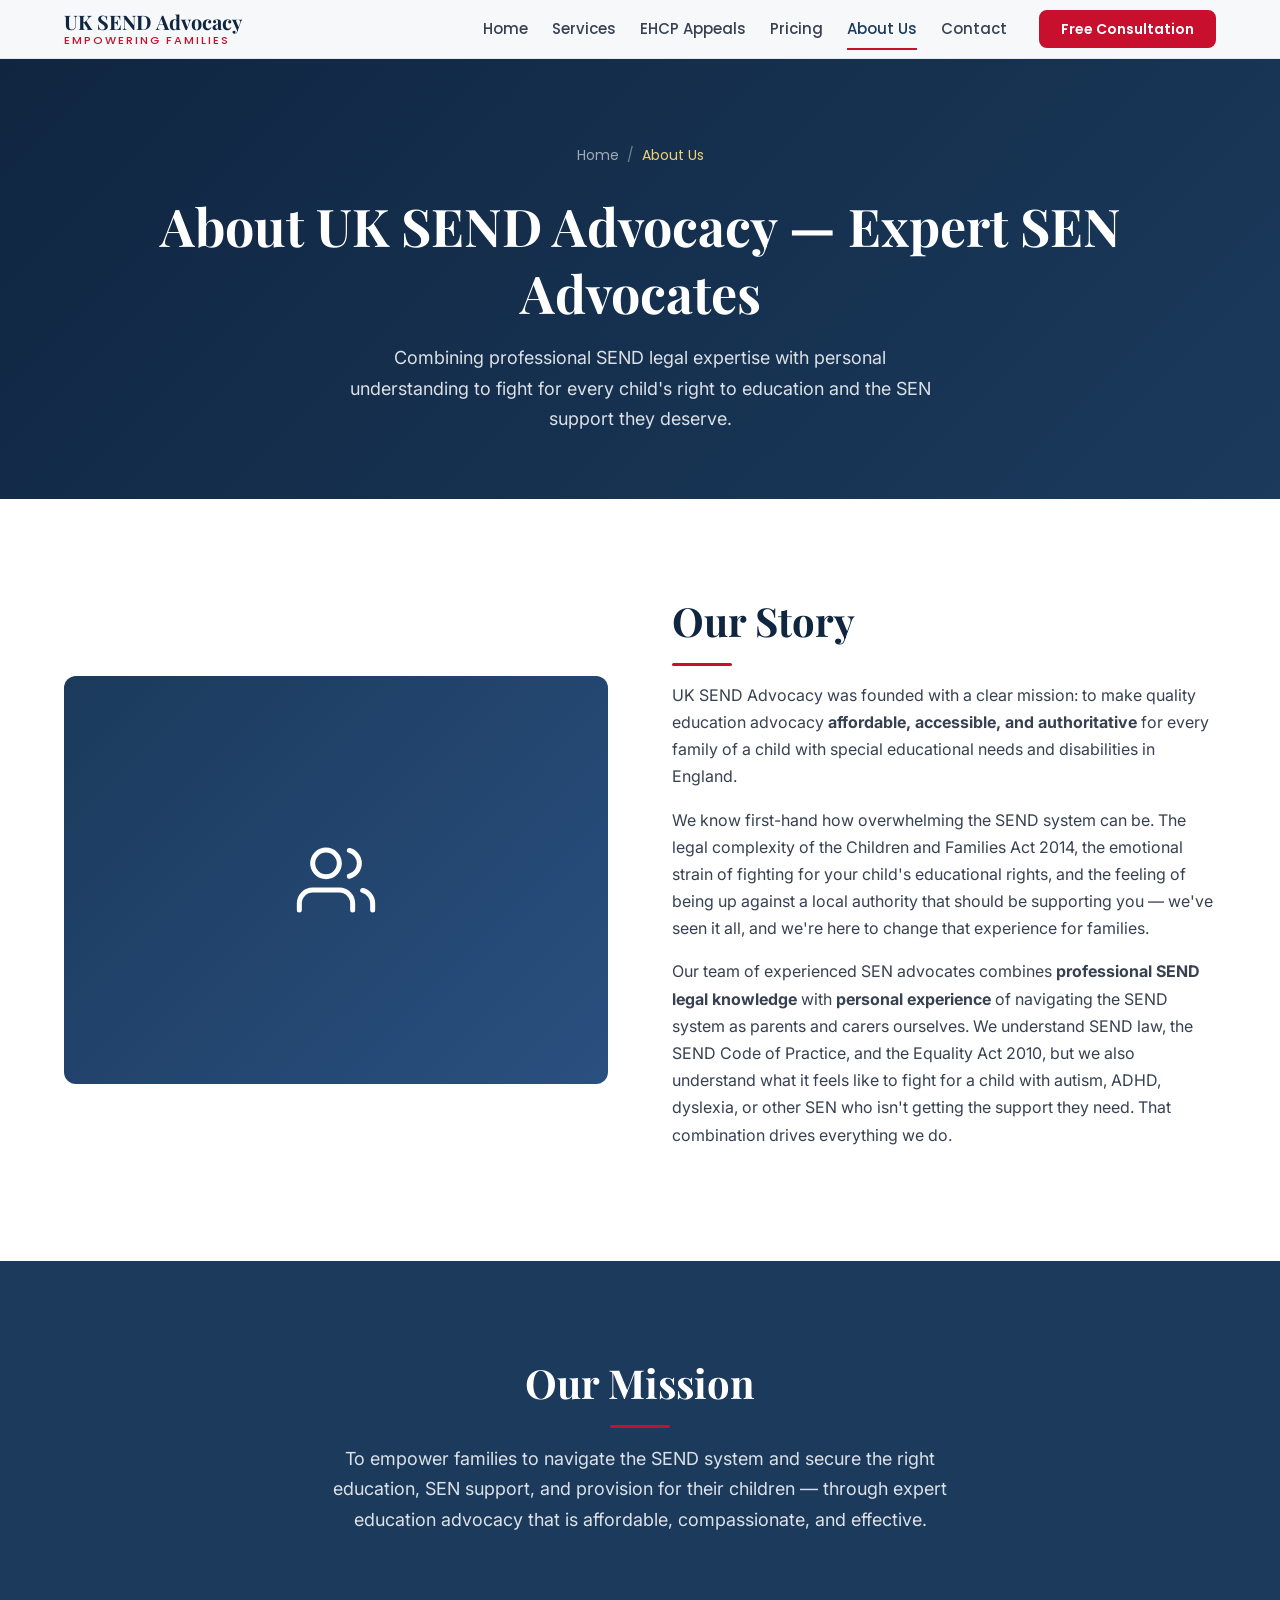
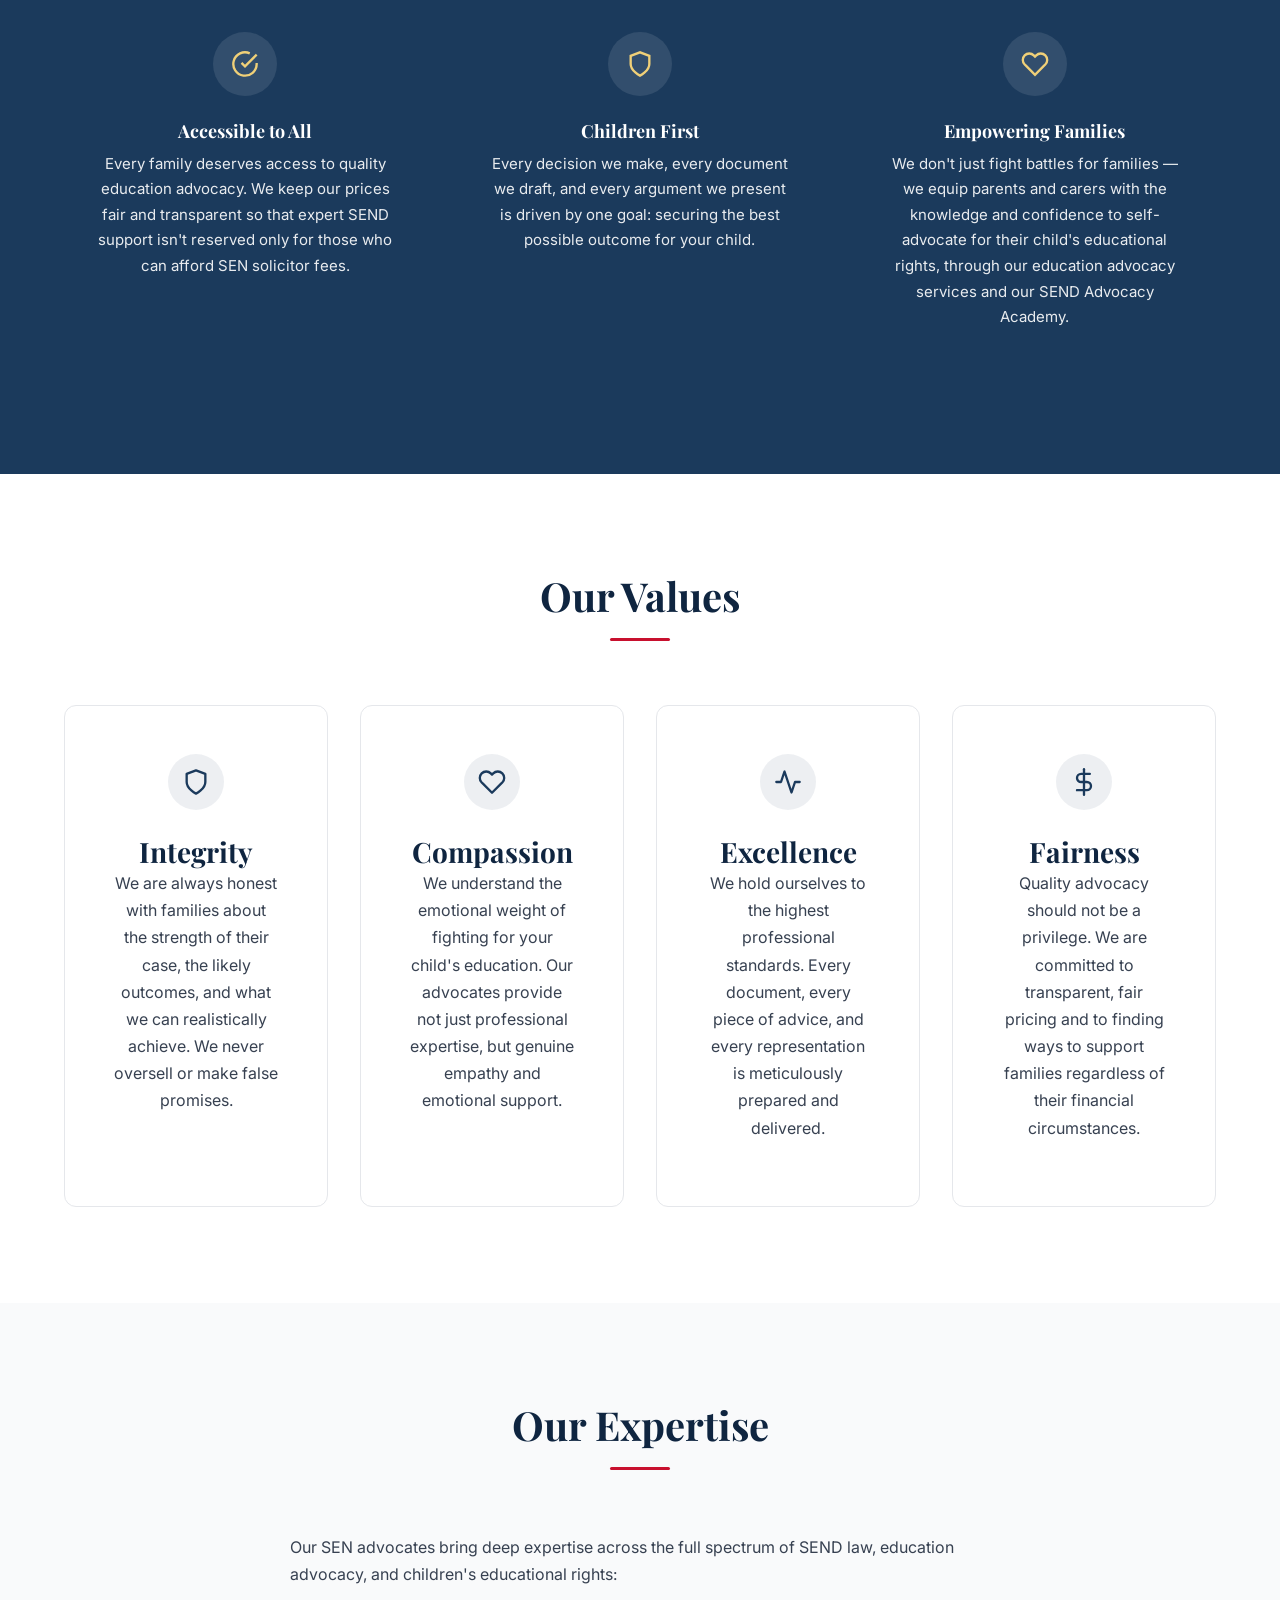
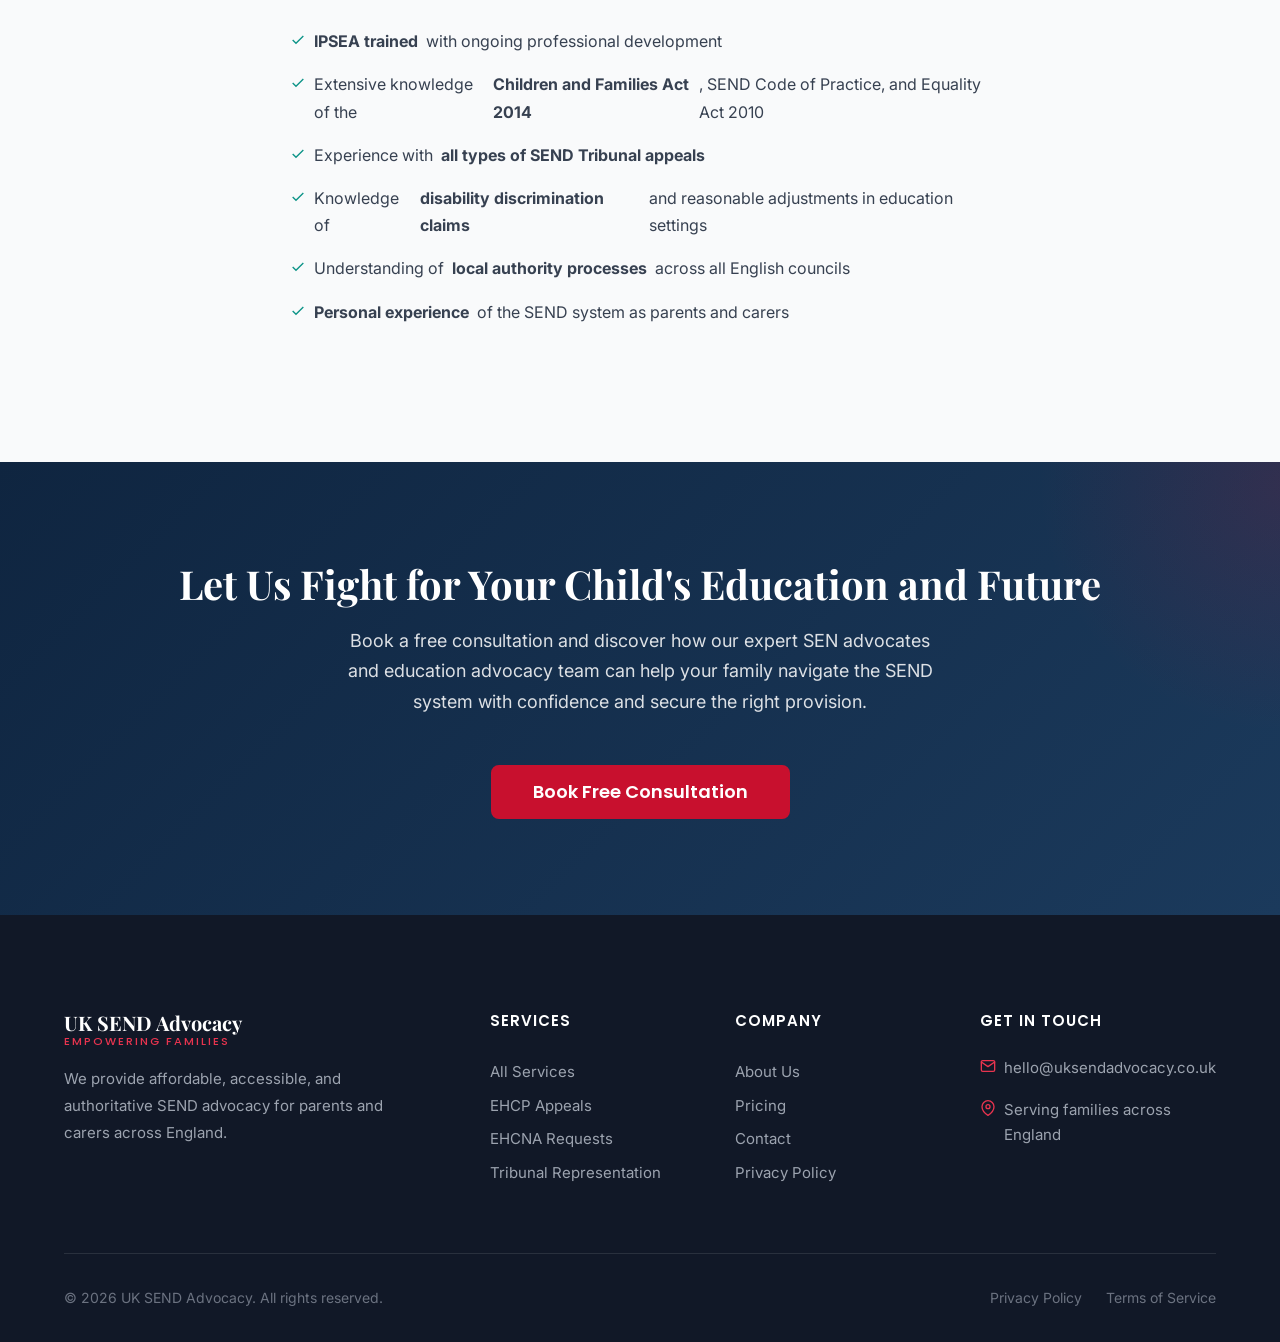
==== commit d3fa1b7a: "revert: Undo visual rebrand, restore original UK flag-inspired colour scheme Reverts the emerald/cor" ====
--- a/pages/about.html
+++ b/pages/about.html
@@ -14,7 +14,7 @@
 
   <link rel="preconnect" href="https://fonts.googleapis.com">
   <link rel="preconnect" href="https://fonts.gstatic.com" crossorigin>
-  <link href="https://fonts.googleapis.com/css2?family=DM+Serif+Display&family=Outfit:wght@400;500;600;700&family=Space+Grotesk:wght@400;500;600;700&display=swap" rel="stylesheet">
+  <link href="https://fonts.googleapis.com/css2?family=Inter:wght@400;500;600;700&family=Playfair+Display:wght@600;700;800&family=Poppins:wght@400;500;600;700&display=swap" rel="stylesheet">
   <link rel="stylesheet" href="../css/styles.css">
 
   <script type="application/ld+json">
--- a/css/styles.css
+++ b/css/styles.css
@@ -1,49 +1,43 @@
 /* ============================================
    UK SEND Advocacy - Main Stylesheet
-   Theme: Warm Growth (Emerald & Coral)
-   Distinct, Modern, Approachable
+   Theme: UK flag inspired (Navy, Red, White)
+   Accessible, Mobile-First, SEO-Optimized
    ============================================ */
 
 /* CSS Custom Properties */
 :root {
-  /* Primary Colors - Emerald/Teal */
-  --primary: #0B7A6F;
-  --primary-dark: #065F57;
-  --primary-light: #10A393;
-  --primary-subtle: #E6F5F3;
-
-  /* Accent Colors - Warm Coral */
-  --accent: #E8734A;
-  --accent-dark: #D05A30;
-  --accent-light: #F09070;
-
-  /* Warm Neutrals */
+  /* Primary Colors - UK Flag Inspired */
+  --navy: #1B3A5C;
+  --navy-dark: #0F2540;
+  --navy-light: #2A5080;
+  --red: #C8102E;
+  --red-dark: #A00D24;
+  --red-light: #E8344F;
   --white: #FFFFFF;
-  --cream: #FBF8F4;
-  --sand: #F3EDE4;
-
-  /* Neutral Colors - Slate */
-  --gray-50: #F8FAFC;
-  --gray-100: #F1F5F9;
-  --gray-200: #E2E8F0;
-  --gray-300: #CBD5E1;
-  --gray-400: #94A3B8;
-  --gray-500: #64748B;
-  --gray-600: #475569;
-  --gray-700: #334155;
-  --gray-800: #1E293B;
-  --gray-900: #0F172A;
-
-  /* Supplementary */
-  --gold: #E5A63A;
-  --gold-light: #F5CE6E;
+  --off-white: #F8F9FA;
+
+  /* Neutral Colors */
+  --gray-50: #F9FAFB;
+  --gray-100: #F3F4F6;
+  --gray-200: #E5E7EB;
+  --gray-300: #D1D5DB;
+  --gray-400: #9CA3AF;
+  --gray-500: #6B7280;
+  --gray-600: #4B5563;
+  --gray-700: #374151;
+  --gray-800: #1F2937;
+  --gray-900: #111827;
+
+  /* Accent Colors */
+  --gold: #D4A843;
+  --gold-light: #F0D078;
   --teal: #0D9488;
-  --sky: #38BDF8;
+  --sky: #4A90D9;
 
   /* Typography */
-  --font-heading: 'DM Serif Display', Georgia, 'Times New Roman', serif;
-  --font-body: 'Outfit', -apple-system, BlinkMacSystemFont, 'Segoe UI', Roboto, sans-serif;
-  --font-accent: 'Space Grotesk', 'Helvetica Neue', Arial, sans-serif;
+  --font-heading: 'Playfair Display', Georgia, 'Times New Roman', serif;
+  --font-body: 'Inter', -apple-system, BlinkMacSystemFont, 'Segoe UI', Roboto, sans-serif;
+  --font-accent: 'Poppins', 'Helvetica Neue', Arial, sans-serif;
 
   /* Spacing */
   --space-xs: 0.25rem;
@@ -56,22 +50,22 @@
   --space-4xl: 6rem;
 
   /* Border Radius */
-  --radius-sm: 6px;
-  --radius-md: 12px;
-  --radius-lg: 16px;
-  --radius-xl: 24px;
+  --radius-sm: 4px;
+  --radius-md: 8px;
+  --radius-lg: 12px;
+  --radius-xl: 16px;
   --radius-full: 9999px;
 
-  /* Shadows - Warmer tint */
-  --shadow-sm: 0 1px 3px rgba(11, 122, 111, 0.06);
-  --shadow-md: 0 4px 12px rgba(11, 122, 111, 0.08);
-  --shadow-lg: 0 12px 24px rgba(11, 122, 111, 0.1);
-  --shadow-xl: 0 24px 48px rgba(11, 122, 111, 0.12);
+  /* Shadows */
+  --shadow-sm: 0 1px 2px rgba(0, 0, 0, 0.05);
+  --shadow-md: 0 4px 6px rgba(0, 0, 0, 0.07);
+  --shadow-lg: 0 10px 15px rgba(0, 0, 0, 0.1);
+  --shadow-xl: 0 20px 25px rgba(0, 0, 0, 0.1);
 
   /* Transitions */
   --transition-fast: 150ms ease;
   --transition-normal: 250ms ease;
-  --transition-slow: 400ms cubic-bezier(0.4, 0, 0.2, 1);
+  --transition-slow: 350ms ease;
 
   /* Container */
   --container-max: 1200px;
@@ -95,9 +89,9 @@
 
 body {
   font-family: var(--font-body);
-  color: var(--gray-700);
+  color: var(--gray-800);
   line-height: 1.7;
-  background-color: var(--cream);
+  background-color: var(--white);
   -webkit-font-smoothing: antialiased;
   -moz-osx-font-smoothing: grayscale;
 }
@@ -109,13 +103,13 @@
 }
 
 a {
-  color: var(--primary);
+  color: var(--navy);
   text-decoration: none;
   transition: color var(--transition-fast);
 }
 
 a:hover {
-  color: var(--accent);
+  color: var(--red);
 }
 
 ul, ol {
@@ -125,19 +119,19 @@
 /* Typography */
 h1, h2, h3, h4, h5, h6 {
   font-family: var(--font-heading);
-  color: var(--gray-800);
-  line-height: 1.2;
-  font-weight: 400;
-}
-
-h1 { font-size: clamp(2.25rem, 5vw, 3.5rem); }
-h2 { font-size: clamp(1.75rem, 4vw, 2.75rem); }
+  color: var(--navy-dark);
+  line-height: 1.3;
+  font-weight: 700;
+}
+
+h1 { font-size: clamp(2rem, 5vw, 3.25rem); }
+h2 { font-size: clamp(1.625rem, 4vw, 2.5rem); }
 h3 { font-size: clamp(1.25rem, 3vw, 1.75rem); }
 h4 { font-size: clamp(1.125rem, 2.5vw, 1.375rem); }
 
 p {
   margin-bottom: var(--space-md);
-  color: var(--gray-600);
+  color: var(--gray-700);
 }
 
 /* Utility Classes */
@@ -156,16 +150,11 @@
 }
 
 .section--gray {
-  background-color: var(--cream);
-}
-
-.section--dark {
-  background-color: var(--gray-800);
-  color: var(--white);
+  background-color: var(--gray-50);
 }
 
 .section--navy {
-  background-color: var(--primary-dark);
+  background-color: var(--navy);
   color: var(--white);
 }
 
@@ -176,7 +165,7 @@
 }
 
 .section--navy p {
-  color: rgba(255, 255, 255, 0.85);
+  color: rgba(255, 255, 255, 0.9);
 }
 
 .section-header {
@@ -192,22 +181,22 @@
   font-size: 1.125rem;
   max-width: 650px;
   margin: 0 auto;
-  color: var(--gray-500);
+  color: var(--gray-600);
 }
 
 .section--navy .section-header p {
-  color: rgba(255, 255, 255, 0.8);
+  color: rgba(255, 255, 255, 0.85);
 }
 
 .text-center { text-align: center; }
 .text-left { text-align: left; }
 
-/* Accent line below headings - pill shape */
+/* Accent line below headings */
 .accent-line {
   display: block;
-  width: 48px;
-  height: 4px;
-  background: linear-gradient(90deg, var(--primary), var(--accent));
+  width: 60px;
+  height: 3px;
+  background: var(--red);
   margin: var(--space-md) auto;
   border-radius: var(--radius-full);
 }
@@ -216,7 +205,7 @@
   margin-left: 0;
 }
 
-/* Buttons - Pill shaped */
+/* Buttons */
 .btn {
   display: inline-flex;
   align-items: center;
@@ -225,65 +214,63 @@
   font-family: var(--font-accent);
   font-size: 1rem;
   font-weight: 600;
-  border-radius: var(--radius-full);
+  border-radius: var(--radius-md);
   border: 2px solid transparent;
   cursor: pointer;
   transition: all var(--transition-normal);
   text-decoration: none;
   gap: 0.5rem;
   line-height: 1;
-  letter-spacing: -0.01em;
 }
 
 .btn--primary {
-  background-color: var(--accent);
-  color: var(--white);
-  border-color: var(--accent);
+  background-color: var(--red);
+  color: var(--white);
+  border-color: var(--red);
 }
 
 .btn--primary:hover {
-  background-color: var(--accent-dark);
-  border-color: var(--accent-dark);
+  background-color: var(--red-dark);
+  border-color: var(--red-dark);
   color: var(--white);
   transform: translateY(-2px);
-  box-shadow: 0 8px 20px rgba(232, 115, 74, 0.35);
+  box-shadow: var(--shadow-lg);
 }
 
 .btn--secondary {
-  background-color: var(--primary);
-  color: var(--white);
-  border-color: var(--primary);
+  background-color: var(--navy);
+  color: var(--white);
+  border-color: var(--navy);
 }
 
 .btn--secondary:hover {
-  background-color: var(--primary-dark);
-  border-color: var(--primary-dark);
+  background-color: var(--navy-dark);
+  border-color: var(--navy-dark);
   color: var(--white);
   transform: translateY(-2px);
-  box-shadow: 0 8px 20px rgba(11, 122, 111, 0.35);
+  box-shadow: var(--shadow-lg);
 }
 
 .btn--outline {
   background-color: transparent;
   color: var(--white);
-  border-color: rgba(255, 255, 255, 0.5);
+  border-color: var(--white);
 }
 
 .btn--outline:hover {
   background-color: var(--white);
-  color: var(--primary-dark);
-  border-color: var(--white);
+  color: var(--navy);
   transform: translateY(-2px);
 }
 
 .btn--outline-navy {
   background-color: transparent;
-  color: var(--primary);
-  border-color: var(--primary);
+  color: var(--navy);
+  border-color: var(--navy);
 }
 
 .btn--outline-navy:hover {
-  background-color: var(--primary);
+  background-color: var(--navy);
   color: var(--white);
   transform: translateY(-2px);
 }
@@ -294,7 +281,7 @@
 }
 
 .btn--sm {
-  padding: 0.625rem 1.5rem;
+  padding: 0.625rem 1.25rem;
   font-size: 0.875rem;
 }
 
@@ -313,15 +300,15 @@
   left: 0;
   right: 0;
   z-index: 1000;
-  background: rgba(251, 248, 244, 0.95);
-  backdrop-filter: blur(12px);
-  -webkit-backdrop-filter: blur(12px);
-  border-bottom: 1px solid rgba(0, 0, 0, 0.06);
+  background: rgba(255, 255, 255, 0.97);
+  backdrop-filter: blur(10px);
+  -webkit-backdrop-filter: blur(10px);
+  border-bottom: 1px solid var(--gray-200);
   transition: box-shadow var(--transition-normal);
 }
 
 .site-header.scrolled {
-  box-shadow: 0 4px 20px rgba(0, 0, 0, 0.06);
+  box-shadow: var(--shadow-md);
 }
 
 .header-inner {
@@ -346,19 +333,19 @@
 
 .logo-text {
   font-family: var(--font-heading);
-  font-size: 1.35rem;
-  font-weight: 400;
-  color: var(--gray-800);
+  font-size: 1.25rem;
+  font-weight: 700;
+  color: var(--navy-dark);
   line-height: 1.2;
 }
 
 .logo-text span {
   display: block;
-  font-size: 0.65rem;
+  font-size: 0.7rem;
   font-family: var(--font-accent);
   font-weight: 500;
-  color: var(--accent);
-  letter-spacing: 3px;
+  color: var(--red);
+  letter-spacing: 2px;
   text-transform: uppercase;
 }
 
@@ -378,7 +365,7 @@
   font-family: var(--font-accent);
   font-size: 0.938rem;
   font-weight: 500;
-  color: var(--gray-600);
+  color: var(--gray-700);
   padding: var(--space-sm) 0;
   position: relative;
   transition: color var(--transition-fast);
@@ -387,24 +374,22 @@
 .nav-links a::after {
   content: '';
   position: absolute;
-  bottom: -2px;
-  left: 50%;
-  transform: translateX(-50%);
+  bottom: 0;
+  left: 0;
   width: 0;
-  height: 3px;
-  background: var(--accent);
-  border-radius: var(--radius-full);
+  height: 2px;
+  background: var(--red);
   transition: width var(--transition-normal);
 }
 
 .nav-links a:hover,
 .nav-links a.active {
-  color: var(--gray-800);
+  color: var(--navy);
 }
 
 .nav-links a:hover::after,
 .nav-links a.active::after {
-  width: 20px;
+  width: 100%;
 }
 
 .nav-cta {
@@ -416,7 +401,7 @@
 .nav-phone {
   font-family: var(--font-accent);
   font-weight: 600;
-  color: var(--primary);
+  color: var(--navy);
   font-size: 0.938rem;
 }
 
@@ -440,7 +425,7 @@
   display: block;
   width: 26px;
   height: 2px;
-  background: var(--gray-800);
+  background: var(--navy);
   border-radius: 2px;
   transition: all var(--transition-normal);
 }
@@ -451,7 +436,7 @@
 .hero {
   position: relative;
   padding: 10rem 0 6rem;
-  background: linear-gradient(160deg, var(--primary-dark) 0%, var(--primary) 40%, var(--primary-light) 100%);
+  background: linear-gradient(135deg, var(--navy-dark) 0%, var(--navy) 50%, var(--navy-light) 100%);
   overflow: hidden;
 }
 
@@ -462,20 +447,7 @@
   left: 0;
   right: 0;
   bottom: 0;
-  background: url("data:image/svg+xml,%3Csvg width='40' height='40' viewBox='0 0 40 40' xmlns='http://www.w3.org/2000/svg'%3E%3Cg fill='%23ffffff' fill-opacity='0.04' fill-rule='evenodd'%3E%3Ccircle cx='20' cy='20' r='3'/%3E%3C/g%3E%3C/svg%3E");
-  pointer-events: none;
-}
-
-/* Organic blob decoration */
-.hero::after {
-  content: '';
-  position: absolute;
-  bottom: -120px;
-  right: -80px;
-  width: 500px;
-  height: 500px;
-  background: radial-gradient(circle, rgba(232, 115, 74, 0.2) 0%, transparent 70%);
-  border-radius: 40% 60% 70% 30% / 40% 50% 60% 50%;
+  background: url("data:image/svg+xml,%3Csvg width='60' height='60' viewBox='0 0 60 60' xmlns='http://www.w3.org/2000/svg'%3E%3Cg fill='none' fill-rule='evenodd'%3E%3Cg fill='%23ffffff' fill-opacity='0.03'%3E%3Cpath d='M36 34v-4h-2v4h-4v2h4v4h2v-4h4v-2h-4zm0-30V0h-2v4h-4v2h4v4h2V6h4V4h-4zM6 34v-4H4v4H0v2h4v4h2v-4h4v-2H6zM6 4V0H4v4H0v2h4v4h2V6h4V4H6z'/%3E%3C/g%3E%3C/g%3E%3C/svg%3E");
   pointer-events: none;
 }
 
@@ -499,7 +471,7 @@
   display: inline-flex;
   align-items: center;
   gap: var(--space-sm);
-  background: rgba(255, 255, 255, 0.12);
+  background: rgba(255, 255, 255, 0.1);
   border: 1px solid rgba(255, 255, 255, 0.2);
   border-radius: var(--radius-full);
   padding: 0.5rem 1.25rem;
@@ -528,8 +500,8 @@
 }
 
 .hero-description {
-  font-size: 1.15rem;
-  color: rgba(255, 255, 255, 0.88);
+  font-size: 1.2rem;
+  color: rgba(255, 255, 255, 0.9);
   margin-bottom: var(--space-2xl);
   line-height: 1.8;
 }
@@ -549,14 +521,14 @@
 .hero-stat-number {
   display: block;
   font-family: var(--font-heading);
-  font-size: 2.25rem;
-  font-weight: 400;
+  font-size: 2rem;
+  font-weight: 700;
   color: var(--gold-light);
 }
 
 .hero-stat-label {
   font-size: 0.875rem;
-  color: rgba(255, 255, 255, 0.65);
+  color: rgba(255, 255, 255, 0.7);
   font-family: var(--font-accent);
 }
 
@@ -567,9 +539,9 @@
 }
 
 .hero-card {
-  background: rgba(255, 255, 255, 0.1);
+  background: rgba(255, 255, 255, 0.08);
   backdrop-filter: blur(20px);
-  border: 1px solid rgba(255, 255, 255, 0.15);
+  border: 1px solid rgba(255, 255, 255, 0.12);
   border-radius: var(--radius-xl);
   padding: var(--space-2xl);
   width: 100%;
@@ -596,14 +568,14 @@
 
 .hero-card-icon {
   flex-shrink: 0;
-  width: 44px;
-  height: 44px;
-  background: rgba(232, 115, 74, 0.2);
+  width: 40px;
+  height: 40px;
+  background: rgba(200, 16, 46, 0.2);
   border-radius: var(--radius-md);
   display: flex;
   align-items: center;
   justify-content: center;
-  color: var(--accent-light);
+  color: var(--red-light);
 }
 
 .hero-card-text h4 {
@@ -614,7 +586,7 @@
 }
 
 .hero-card-text p {
-  color: rgba(255, 255, 255, 0.6);
+  color: rgba(255, 255, 255, 0.65);
   font-size: 0.875rem;
   margin-bottom: 0;
 }
@@ -647,7 +619,7 @@
 }
 
 .trust-item svg {
-  color: var(--primary);
+  color: var(--teal);
   flex-shrink: 0;
 }
 
@@ -665,39 +637,38 @@
   border-radius: var(--radius-lg);
   padding: var(--space-2xl);
   border: 1px solid var(--gray-200);
-  transition: all var(--transition-slow);
+  transition: all var(--transition-normal);
   position: relative;
   overflow: hidden;
-  border-left: 4px solid transparent;
 }
 
 .service-card::before {
   content: '';
   position: absolute;
   top: 0;
+  left: 0;
   right: 0;
-  width: 120px;
-  height: 120px;
-  background: radial-gradient(circle at top right, var(--primary-subtle), transparent 70%);
-  opacity: 0;
-  transition: opacity var(--transition-normal);
-  pointer-events: none;
+  height: 4px;
+  background: linear-gradient(90deg, var(--navy), var(--red));
+  transform: scaleX(0);
+  transform-origin: left;
+  transition: transform var(--transition-normal);
 }
 
 .service-card:hover {
-  border-left-color: var(--primary);
+  border-color: var(--navy-light);
   box-shadow: var(--shadow-lg);
   transform: translateY(-4px);
 }
 
 .service-card:hover::before {
-  opacity: 1;
+  transform: scaleX(1);
 }
 
 .service-icon {
   width: 56px;
   height: 56px;
-  background: linear-gradient(135deg, var(--primary), var(--primary-light));
+  background: linear-gradient(135deg, var(--navy), var(--navy-light));
   border-radius: var(--radius-md);
   display: flex;
   align-items: center;
@@ -722,12 +693,12 @@
   font-family: var(--font-accent);
   font-weight: 600;
   font-size: 0.938rem;
-  color: var(--accent);
+  color: var(--red);
   transition: gap var(--transition-normal);
 }
 
 .service-link:hover {
-  color: var(--accent-dark);
+  color: var(--red-dark);
   gap: var(--space-md);
 }
 
@@ -749,12 +720,12 @@
   width: 64px;
   height: 64px;
   margin: 0 auto var(--space-lg);
-  background: var(--primary-subtle);
-  border-radius: var(--radius-lg);
+  background: rgba(200, 16, 46, 0.08);
+  border-radius: 50%;
   display: flex;
   align-items: center;
   justify-content: center;
-  color: var(--primary);
+  color: var(--red);
 }
 
 .feature-item h3 {
@@ -787,12 +758,12 @@
   display: flex;
   align-items: center;
   justify-content: center;
-  width: 52px;
-  height: 52px;
-  background: linear-gradient(135deg, var(--primary), var(--primary-light));
-  color: var(--white);
-  border-radius: var(--radius-md);
-  font-family: var(--font-accent);
+  width: 48px;
+  height: 48px;
+  background: var(--red);
+  color: var(--white);
+  border-radius: 50%;
+  font-family: var(--font-heading);
   font-size: 1.25rem;
   font-weight: 700;
   margin: 0 auto var(--space-lg);
@@ -824,18 +795,6 @@
   position: relative;
 }
 
-.testimonial-card::before {
-  content: '\201C';
-  position: absolute;
-  top: var(--space-lg);
-  right: var(--space-xl);
-  font-family: var(--font-heading);
-  font-size: 5rem;
-  line-height: 1;
-  color: var(--primary-subtle);
-  pointer-events: none;
-}
-
 .testimonial-stars {
   color: var(--gold);
   margin-bottom: var(--space-md);
@@ -846,7 +805,7 @@
 .testimonial-card blockquote {
   font-size: 1rem;
   font-style: italic;
-  color: var(--gray-600);
+  color: var(--gray-700);
   margin-bottom: var(--space-lg);
   line-height: 1.8;
 }
@@ -860,8 +819,8 @@
 .testimonial-avatar {
   width: 48px;
   height: 48px;
-  border-radius: var(--radius-md);
-  background: linear-gradient(135deg, var(--primary), var(--primary-light));
+  border-radius: 50%;
+  background: linear-gradient(135deg, var(--navy), var(--sky));
   display: flex;
   align-items: center;
   justify-content: center;
@@ -874,12 +833,12 @@
 .testimonial-name {
   font-family: var(--font-accent);
   font-weight: 600;
-  color: var(--gray-800);
+  color: var(--navy);
 }
 
 .testimonial-role {
   font-size: 0.875rem;
-  color: var(--gray-400);
+  color: var(--gray-500);
 }
 
 /* ============================================
@@ -894,7 +853,7 @@
 
 .pricing-card {
   background: var(--white);
-  border-radius: var(--radius-xl);
+  border-radius: var(--radius-lg);
   padding: var(--space-2xl);
   border: 2px solid var(--gray-200);
   text-align: center;
@@ -905,7 +864,7 @@
 }
 
 .pricing-card--featured {
-  border-color: var(--primary);
+  border-color: var(--red);
   transform: scale(1.03);
   box-shadow: var(--shadow-xl);
 }
@@ -915,7 +874,7 @@
   top: -14px;
   left: 50%;
   transform: translateX(-50%);
-  background: linear-gradient(90deg, var(--primary), var(--primary-light));
+  background: var(--red);
   color: var(--white);
   font-family: var(--font-accent);
   font-size: 0.8rem;
@@ -934,20 +893,20 @@
 .pricing-card .price {
   font-family: var(--font-heading);
   font-size: 2.5rem;
-  font-weight: 400;
-  color: var(--primary-dark);
+  font-weight: 700;
+  color: var(--navy);
   margin: var(--space-lg) 0;
 }
 
 .pricing-card .price small {
   font-size: 1rem;
   font-weight: 400;
-  color: var(--gray-400);
+  color: var(--gray-500);
 }
 
 .pricing-card .price-note {
   font-size: 0.875rem;
-  color: var(--gray-400);
+  color: var(--gray-500);
   margin-top: -0.5rem;
   margin-bottom: var(--space-lg);
 }
@@ -964,11 +923,11 @@
   gap: var(--space-sm);
   padding: var(--space-sm) 0;
   font-size: 0.938rem;
-  color: var(--gray-600);
+  color: var(--gray-700);
 }
 
 .pricing-features li svg {
-  color: var(--primary);
+  color: var(--teal);
   flex-shrink: 0;
   margin-top: 3px;
 }
@@ -982,7 +941,7 @@
    CTA SECTION
    ============================================ */
 .cta-section {
-  background: linear-gradient(160deg, var(--gray-800) 0%, var(--gray-900) 100%);
+  background: linear-gradient(135deg, var(--navy-dark) 0%, var(--navy) 100%);
   padding: var(--space-4xl) 0;
   text-align: center;
   position: relative;
@@ -992,32 +951,21 @@
 .cta-section::before {
   content: '';
   position: absolute;
-  top: -40%;
-  left: -10%;
+  top: -50%;
+  right: -20%;
   width: 500px;
   height: 500px;
-  background: radial-gradient(circle, rgba(11, 122, 111, 0.2) 0%, transparent 70%);
+  background: radial-gradient(circle, rgba(200, 16, 46, 0.15) 0%, transparent 70%);
   pointer-events: none;
 }
 
-.cta-section::after {
-  content: '';
-  position: absolute;
-  bottom: -30%;
-  right: -10%;
-  width: 400px;
-  height: 400px;
-  background: radial-gradient(circle, rgba(232, 115, 74, 0.15) 0%, transparent 70%);
-  pointer-events: none;
-}
-
 .cta-section h2 {
   color: var(--white);
   margin-bottom: var(--space-md);
 }
 
 .cta-section p {
-  color: rgba(255, 255, 255, 0.8);
+  color: rgba(255, 255, 255, 0.85);
   font-size: 1.125rem;
   max-width: 600px;
   margin: 0 auto var(--space-2xl);
@@ -1036,13 +984,11 @@
   border-radius: var(--radius-md);
   margin-bottom: var(--space-md);
   overflow: hidden;
-  transition: border-color var(--transition-fast), box-shadow var(--transition-fast);
-  background: var(--white);
+  transition: border-color var(--transition-fast);
 }
 
 .faq-item.active {
-  border-color: var(--primary);
-  box-shadow: 0 0 0 3px var(--primary-subtle);
+  border-color: var(--navy-light);
 }
 
 .faq-question {
@@ -1058,7 +1004,7 @@
   font-family: var(--font-accent);
   font-size: 1rem;
   font-weight: 600;
-  color: var(--gray-800);
+  color: var(--navy-dark);
   transition: background var(--transition-fast);
 }
 
@@ -1069,7 +1015,7 @@
 .faq-question svg {
   flex-shrink: 0;
   transition: transform var(--transition-normal);
-  color: var(--accent);
+  color: var(--red);
 }
 
 .faq-item.active .faq-question svg {
@@ -1084,7 +1030,7 @@
 
 .faq-answer-inner {
   padding: 0 var(--space-lg) var(--space-lg);
-  color: var(--gray-600);
+  color: var(--gray-700);
   line-height: 1.8;
 }
 
@@ -1102,7 +1048,7 @@
   grid-template-columns: 2fr 1fr 1fr 1fr;
   gap: var(--space-3xl);
   padding-bottom: var(--space-3xl);
-  border-bottom: 1px solid rgba(255, 255, 255, 0.08);
+  border-bottom: 1px solid rgba(255, 255, 255, 0.1);
 }
 
 .footer-brand p {
@@ -1118,16 +1064,16 @@
 }
 
 .footer-brand .logo-text span {
-  color: var(--accent-light);
+  color: var(--red-light);
 }
 
 .footer-col h4 {
   color: var(--white);
   font-family: var(--font-accent);
-  font-size: 0.875rem;
+  font-size: 0.938rem;
   font-weight: 600;
   text-transform: uppercase;
-  letter-spacing: 2px;
+  letter-spacing: 1px;
   margin-bottom: var(--space-lg);
 }
 
@@ -1140,7 +1086,7 @@
 }
 
 .footer-col a:hover {
-  color: var(--accent-light);
+  color: var(--white);
 }
 
 .footer-contact-item {
@@ -1154,7 +1100,7 @@
 .footer-contact-item svg {
   flex-shrink: 0;
   margin-top: 3px;
-  color: var(--accent-light);
+  color: var(--red-light);
 }
 
 .footer-bottom {
@@ -1183,7 +1129,7 @@
 }
 
 .footer-legal a:hover {
-  color: var(--accent-light);
+  color: var(--white);
 }
 
 /* ============================================
@@ -1191,27 +1137,13 @@
    ============================================ */
 .page-hero {
   padding: 9rem 0 4rem;
-  background: linear-gradient(160deg, var(--primary-dark) 0%, var(--primary) 100%);
+  background: linear-gradient(135deg, var(--navy-dark) 0%, var(--navy) 100%);
   text-align: center;
-  position: relative;
-  overflow: hidden;
-}
-
-.page-hero::before {
-  content: '';
-  position: absolute;
-  top: 0;
-  left: 0;
-  right: 0;
-  bottom: 0;
-  background: url("data:image/svg+xml,%3Csvg width='40' height='40' viewBox='0 0 40 40' xmlns='http://www.w3.org/2000/svg'%3E%3Cg fill='%23ffffff' fill-opacity='0.04' fill-rule='evenodd'%3E%3Ccircle cx='20' cy='20' r='3'/%3E%3C/g%3E%3C/svg%3E");
-  pointer-events: none;
 }
 
 .page-hero h1 {
   color: var(--white);
   margin-bottom: var(--space-md);
-  position: relative;
 }
 
 .page-hero p {
@@ -1219,7 +1151,6 @@
   font-size: 1.125rem;
   max-width: 600px;
   margin: 0 auto;
-  position: relative;
 }
 
 .breadcrumb {
@@ -1230,11 +1161,10 @@
   margin-bottom: var(--space-lg);
   font-family: var(--font-accent);
   font-size: 0.875rem;
-  position: relative;
 }
 
 .breadcrumb a {
-  color: rgba(255, 255, 255, 0.55);
+  color: rgba(255, 255, 255, 0.6);
 }
 
 .breadcrumb a:hover {
@@ -1242,7 +1172,7 @@
 }
 
 .breadcrumb span {
-  color: rgba(255, 255, 255, 0.35);
+  color: rgba(255, 255, 255, 0.4);
 }
 
 .breadcrumb .current {
@@ -1260,9 +1190,9 @@
 }
 
 .about-image {
-  border-radius: var(--radius-xl);
+  border-radius: var(--radius-lg);
   overflow: hidden;
-  background: linear-gradient(135deg, var(--primary), var(--primary-light));
+  background: linear-gradient(135deg, var(--navy), var(--navy-light));
   aspect-ratio: 4/3;
   display: flex;
   align-items: center;
@@ -1283,24 +1213,18 @@
   padding: var(--space-2xl);
   border: 1px solid var(--gray-200);
   text-align: center;
-  transition: all var(--transition-normal);
-}
-
-.value-card:hover {
-  box-shadow: var(--shadow-md);
-  transform: translateY(-2px);
 }
 
 .value-icon {
   width: 56px;
   height: 56px;
   margin: 0 auto var(--space-lg);
-  background: var(--primary-subtle);
-  border-radius: var(--radius-md);
+  background: rgba(27, 58, 92, 0.08);
+  border-radius: 50%;
   display: flex;
   align-items: center;
   justify-content: center;
-  color: var(--primary);
+  color: var(--navy);
   font-size: 1.5rem;
 }
 
@@ -1315,7 +1239,7 @@
 
 .contact-form {
   background: var(--white);
-  border-radius: var(--radius-xl);
+  border-radius: var(--radius-lg);
   padding: var(--space-2xl);
   border: 1px solid var(--gray-200);
 }
@@ -1329,7 +1253,7 @@
   font-family: var(--font-accent);
   font-weight: 600;
   font-size: 0.875rem;
-  color: var(--gray-800);
+  color: var(--navy-dark);
   margin-bottom: var(--space-sm);
 }
 
@@ -1343,7 +1267,7 @@
   font-family: var(--font-body);
   font-size: 1rem;
   color: var(--gray-800);
-  transition: border-color var(--transition-fast), box-shadow var(--transition-fast);
+  transition: border-color var(--transition-fast);
   background: var(--white);
 }
 
@@ -1351,8 +1275,8 @@
 .form-group select:focus,
 .form-group textarea:focus {
   outline: none;
-  border-color: var(--primary);
-  box-shadow: 0 0 0 3px var(--primary-subtle);
+  border-color: var(--navy);
+  box-shadow: 0 0 0 3px rgba(27, 58, 92, 0.1);
 }
 
 .form-group textarea {
@@ -1367,24 +1291,18 @@
 }
 
 .contact-info-card {
-  background: var(--white);
+  background: var(--gray-50);
   border-radius: var(--radius-lg);
   padding: var(--space-xl);
   display: flex;
   align-items: flex-start;
   gap: var(--space-lg);
-  border: 1px solid var(--gray-200);
-  transition: all var(--transition-normal);
-}
-
-.contact-info-card:hover {
-  box-shadow: var(--shadow-sm);
 }
 
 .contact-info-icon {
   width: 48px;
   height: 48px;
-  background: linear-gradient(135deg, var(--primary), var(--primary-light));
+  background: var(--navy);
   border-radius: var(--radius-md);
   display: flex;
   align-items: center;
@@ -1424,9 +1342,9 @@
 }
 
 .content-image {
-  border-radius: var(--radius-xl);
+  border-radius: var(--radius-lg);
   overflow: hidden;
-  background: linear-gradient(135deg, var(--primary), var(--accent));
+  background: linear-gradient(135deg, var(--navy), var(--red));
   aspect-ratio: 16/10;
   display: flex;
   align-items: center;
@@ -1451,11 +1369,11 @@
   gap: var(--space-sm);
   padding: var(--space-xs) 0;
   font-size: 0.95rem;
-  color: var(--gray-600);
+  color: var(--gray-700);
 }
 
 .content-text ul li svg {
-  color: var(--primary);
+  color: var(--teal);
   flex-shrink: 0;
   margin-top: 4px;
 }
@@ -1468,7 +1386,7 @@
   top: -100px;
   left: 50%;
   transform: translateX(-50%);
-  background: var(--primary);
+  background: var(--navy);
   color: var(--white);
   padding: var(--space-md) var(--space-xl);
   border-radius: 0 0 var(--radius-md) var(--radius-md);
@@ -1548,7 +1466,7 @@
     left: 0;
     right: 0;
     bottom: 0;
-    background: var(--cream);
+    background: var(--white);
     padding: 6rem var(--space-xl) var(--space-xl);
     z-index: 999;
     align-items: center;
@@ -1557,7 +1475,6 @@
 
   .nav-links.mobile-open a {
     font-size: 1.25rem;
-    color: var(--gray-800);
   }
 
   .menu-toggle.active {
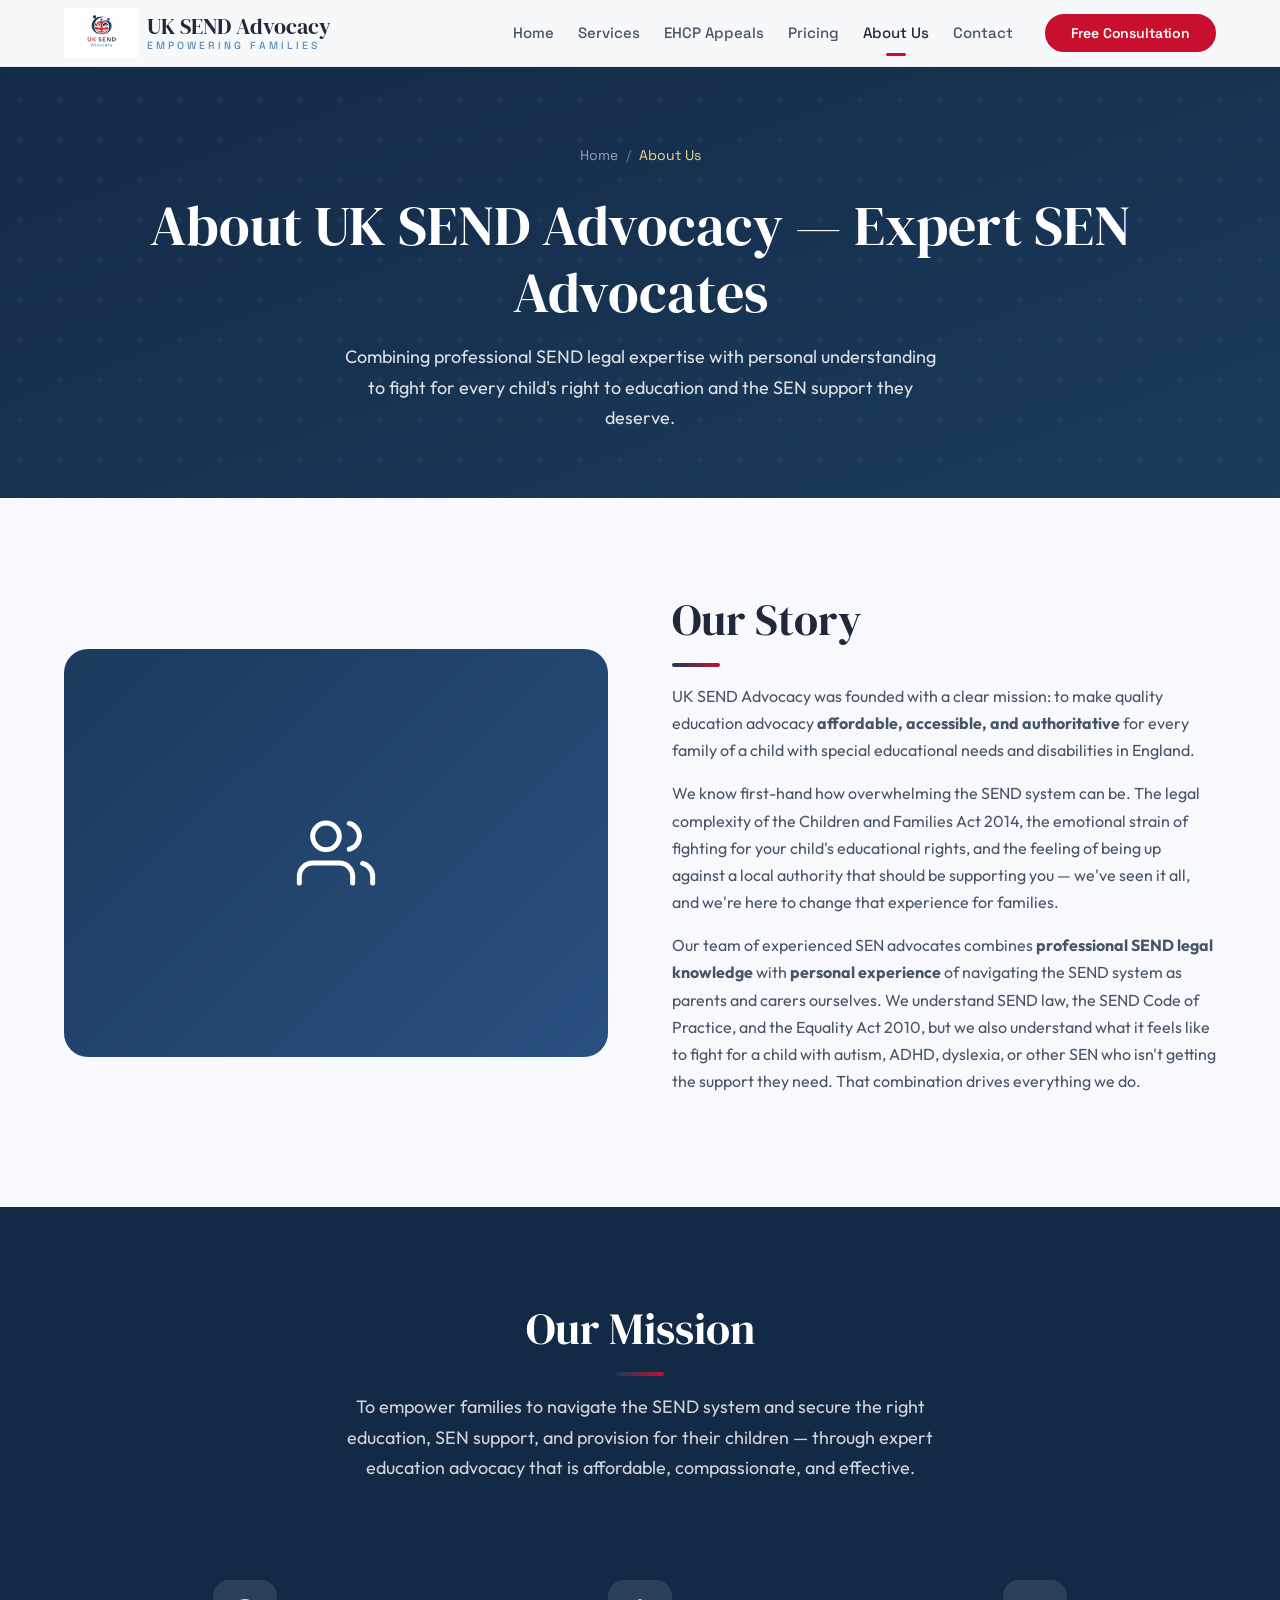
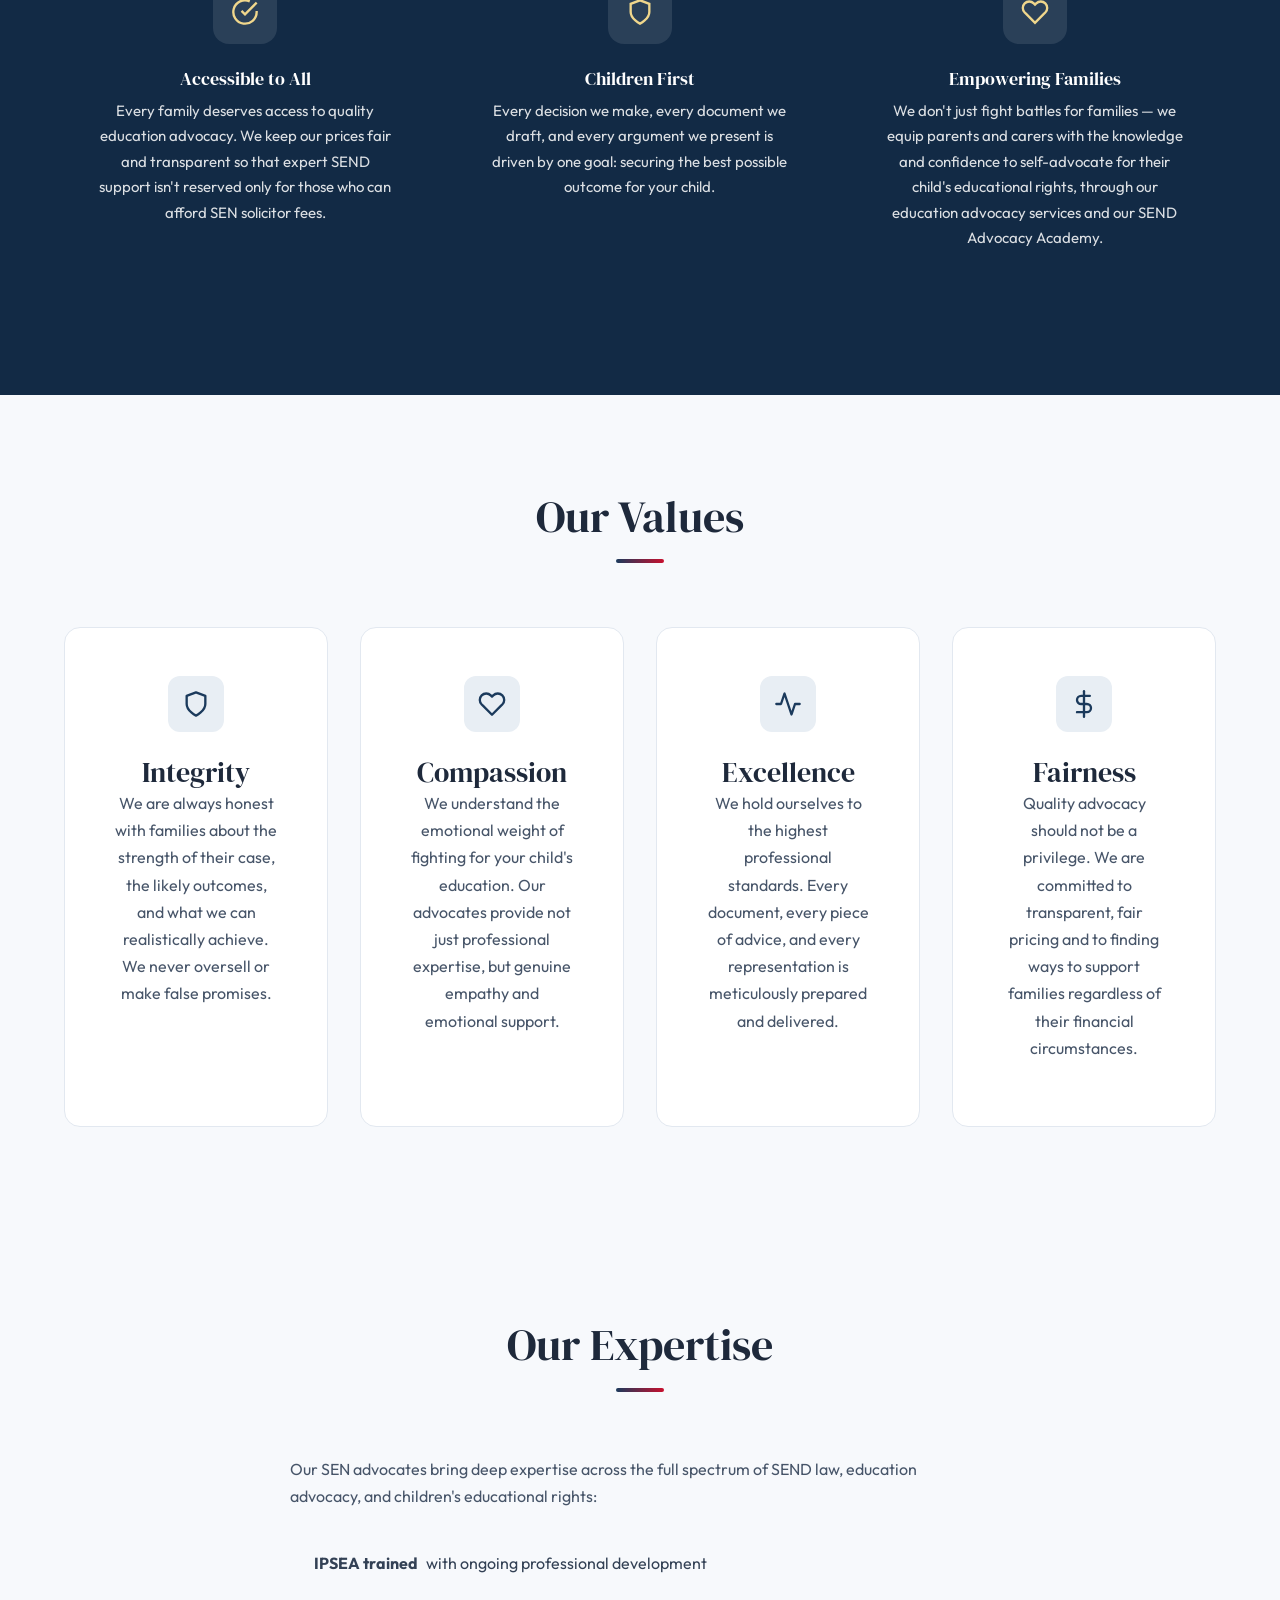
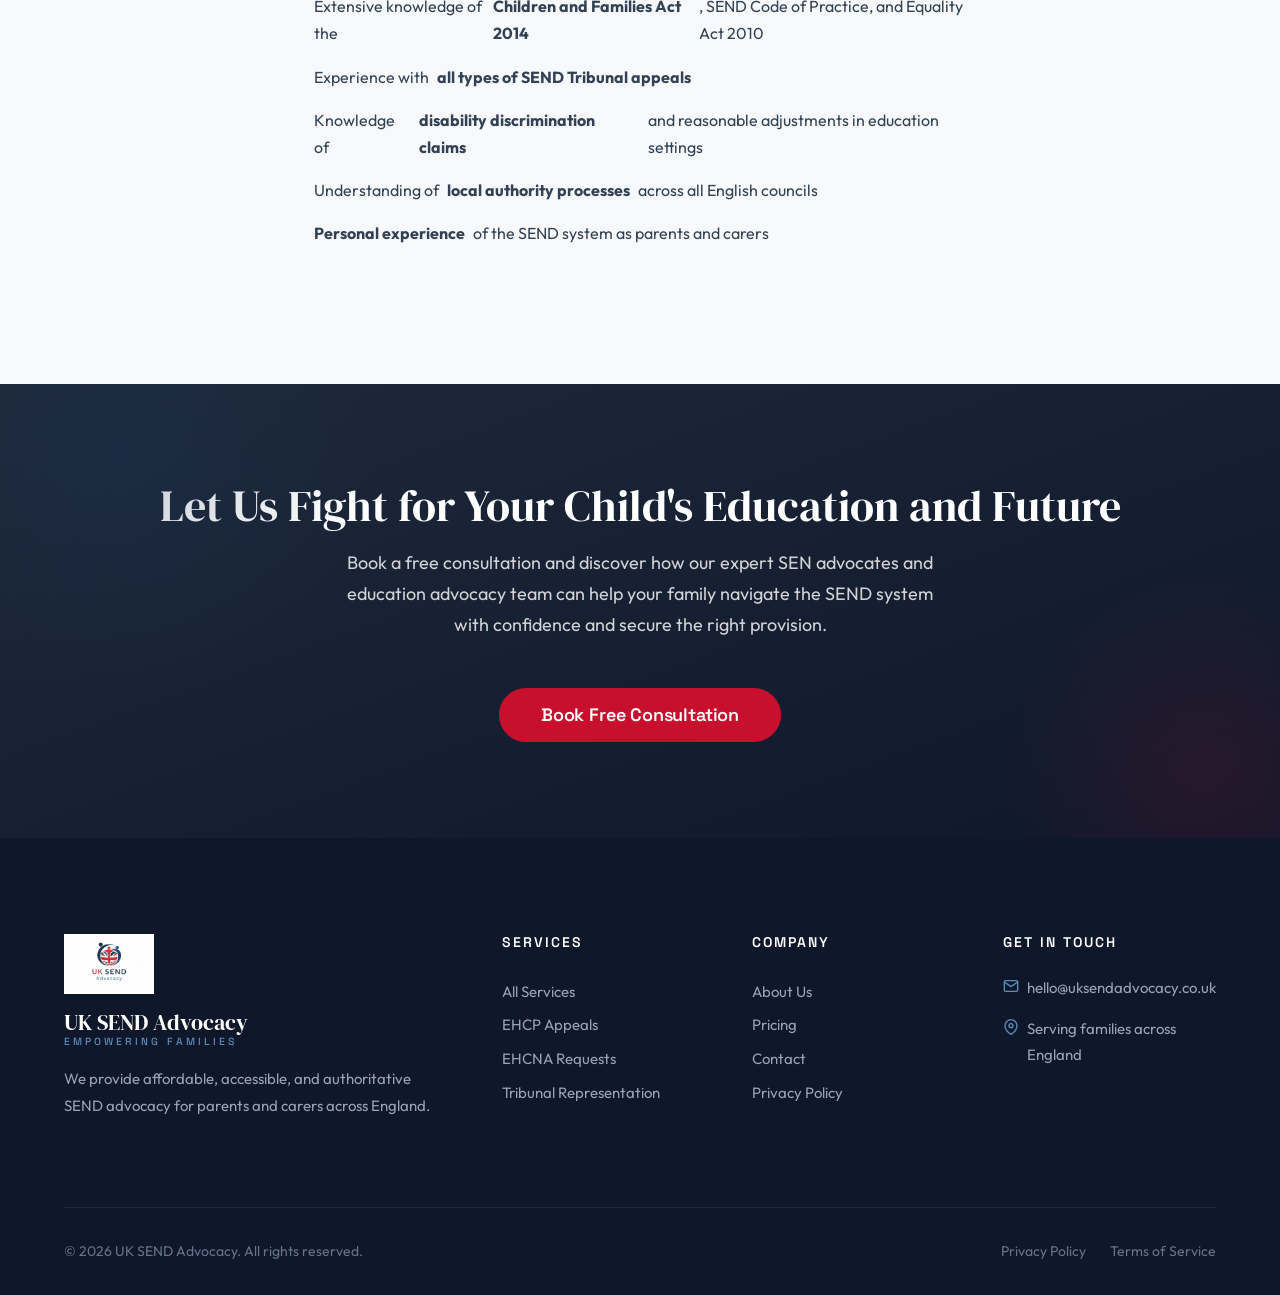
==== commit 9f40691b: "feat: Redesign website branding to match logo - navy, red & steel blue palette - Replace teal/coral " ====
--- a/pages/about.html
+++ b/pages/about.html
@@ -14,7 +14,7 @@
 
   <link rel="preconnect" href="https://fonts.googleapis.com">
   <link rel="preconnect" href="https://fonts.gstatic.com" crossorigin>
-  <link href="https://fonts.googleapis.com/css2?family=Inter:wght@400;500;600;700&family=Playfair+Display:wght@600;700;800&family=Poppins:wght@400;500;600;700&display=swap" rel="stylesheet">
+  <link href="https://fonts.googleapis.com/css2?family=DM+Serif+Display&family=Outfit:wght@400;500;600;700&family=Space+Grotesk:wght@400;500;600;700&display=swap" rel="stylesheet">
   <link rel="stylesheet" href="../css/styles.css">
 
   <script type="application/ld+json">
@@ -40,6 +40,7 @@
   <header class="site-header" role="banner">
     <div class="header-inner">
       <a href="../index.html" class="logo" aria-label="UK SEND Advocacy - Home">
+        <img src="../images/uk-send-advocacy-logo.png" alt="UK SEND Advocacy Logo">
         <div class="logo-text">UK SEND Advocacy<span>Empowering Families</span></div>
       </a>
       <nav class="main-nav" role="navigation" aria-label="Main navigation">
@@ -226,6 +227,7 @@
     <div class="container">
       <div class="footer-grid">
         <div class="footer-brand">
+          <img src="../images/uk-send-advocacy-logo.png" alt="UK SEND Advocacy Logo" class="footer-logo">
           <div class="logo-text">UK SEND Advocacy<span>Empowering Families</span></div>
           <p>We provide affordable, accessible, and authoritative SEND advocacy for parents and carers across England.</p>
         </div>
--- a/css/styles.css
+++ b/css/styles.css
@@ -1,43 +1,49 @@
 /* ============================================
    UK SEND Advocacy - Main Stylesheet
-   Theme: UK flag inspired (Navy, Red, White)
-   Accessible, Mobile-First, SEO-Optimized
+   Theme: British Navy & Red (Logo-matched)
+   Professional, Trustworthy, Authoritative
    ============================================ */
 
 /* CSS Custom Properties */
 :root {
-  /* Primary Colors - UK Flag Inspired */
-  --navy: #1B3A5C;
-  --navy-dark: #0F2540;
-  --navy-light: #2A5080;
-  --red: #C8102E;
-  --red-dark: #A00D24;
-  --red-light: #E8344F;
+  /* Primary Colors - Navy Blue (from logo) */
+  --primary: #1B3A5C;
+  --primary-dark: #122A45;
+  --primary-light: #2A5080;
+  --primary-subtle: #E8EEF4;
+
+  /* Accent Colors - Union Jack Red (from logo) */
+  --accent: #C8102E;
+  --accent-dark: #A50D24;
+  --accent-light: #E8334D;
+
+  /* Clean Neutrals */
   --white: #FFFFFF;
-  --off-white: #F8F9FA;
-
-  /* Neutral Colors */
-  --gray-50: #F9FAFB;
-  --gray-100: #F3F4F6;
-  --gray-200: #E5E7EB;
-  --gray-300: #D1D5DB;
-  --gray-400: #9CA3AF;
-  --gray-500: #6B7280;
-  --gray-600: #4B5563;
-  --gray-700: #374151;
-  --gray-800: #1F2937;
-  --gray-900: #111827;
-
-  /* Accent Colors */
+  --cream: #F7F9FC;
+  --sand: #EDF1F7;
+
+  /* Neutral Colors - Slate */
+  --gray-50: #F8FAFC;
+  --gray-100: #F1F5F9;
+  --gray-200: #E2E8F0;
+  --gray-300: #CBD5E1;
+  --gray-400: #94A3B8;
+  --gray-500: #64748B;
+  --gray-600: #475569;
+  --gray-700: #334155;
+  --gray-800: #1E293B;
+  --gray-900: #0F172A;
+
+  /* Supplementary */
   --gold: #D4A843;
-  --gold-light: #F0D078;
-  --teal: #0D9488;
-  --sky: #4A90D9;
+  --gold-light: #F0D78C;
+  --steel-blue: #5B8DB8;
+  --sky: #4A90C4;
 
   /* Typography */
-  --font-heading: 'Playfair Display', Georgia, 'Times New Roman', serif;
-  --font-body: 'Inter', -apple-system, BlinkMacSystemFont, 'Segoe UI', Roboto, sans-serif;
-  --font-accent: 'Poppins', 'Helvetica Neue', Arial, sans-serif;
+  --font-heading: 'DM Serif Display', Georgia, 'Times New Roman', serif;
+  --font-body: 'Outfit', -apple-system, BlinkMacSystemFont, 'Segoe UI', Roboto, sans-serif;
+  --font-accent: 'Space Grotesk', 'Helvetica Neue', Arial, sans-serif;
 
   /* Spacing */
   --space-xs: 0.25rem;
@@ -50,22 +56,22 @@
   --space-4xl: 6rem;
 
   /* Border Radius */
-  --radius-sm: 4px;
-  --radius-md: 8px;
-  --radius-lg: 12px;
-  --radius-xl: 16px;
+  --radius-sm: 6px;
+  --radius-md: 12px;
+  --radius-lg: 16px;
+  --radius-xl: 24px;
   --radius-full: 9999px;
 
-  /* Shadows */
-  --shadow-sm: 0 1px 2px rgba(0, 0, 0, 0.05);
-  --shadow-md: 0 4px 6px rgba(0, 0, 0, 0.07);
-  --shadow-lg: 0 10px 15px rgba(0, 0, 0, 0.1);
-  --shadow-xl: 0 20px 25px rgba(0, 0, 0, 0.1);
+  /* Shadows - Navy tint */
+  --shadow-sm: 0 1px 3px rgba(27, 58, 92, 0.06);
+  --shadow-md: 0 4px 12px rgba(27, 58, 92, 0.08);
+  --shadow-lg: 0 12px 24px rgba(27, 58, 92, 0.1);
+  --shadow-xl: 0 24px 48px rgba(27, 58, 92, 0.12);
 
   /* Transitions */
   --transition-fast: 150ms ease;
   --transition-normal: 250ms ease;
-  --transition-slow: 350ms ease;
+  --transition-slow: 400ms cubic-bezier(0.4, 0, 0.2, 1);
 
   /* Container */
   --container-max: 1200px;
@@ -89,9 +95,9 @@
 
 body {
   font-family: var(--font-body);
-  color: var(--gray-800);
+  color: var(--gray-700);
   line-height: 1.7;
-  background-color: var(--white);
+  background-color: var(--cream);
   -webkit-font-smoothing: antialiased;
   -moz-osx-font-smoothing: grayscale;
 }
@@ -103,13 +109,13 @@
 }
 
 a {
-  color: var(--navy);
+  color: var(--primary);
   text-decoration: none;
   transition: color var(--transition-fast);
 }
 
 a:hover {
-  color: var(--red);
+  color: var(--accent);
 }
 
 ul, ol {
@@ -119,19 +125,19 @@
 /* Typography */
 h1, h2, h3, h4, h5, h6 {
   font-family: var(--font-heading);
-  color: var(--navy-dark);
-  line-height: 1.3;
-  font-weight: 700;
-}
-
-h1 { font-size: clamp(2rem, 5vw, 3.25rem); }
-h2 { font-size: clamp(1.625rem, 4vw, 2.5rem); }
+  color: var(--gray-800);
+  line-height: 1.2;
+  font-weight: 400;
+}
+
+h1 { font-size: clamp(2.25rem, 5vw, 3.5rem); }
+h2 { font-size: clamp(1.75rem, 4vw, 2.75rem); }
 h3 { font-size: clamp(1.25rem, 3vw, 1.75rem); }
 h4 { font-size: clamp(1.125rem, 2.5vw, 1.375rem); }
 
 p {
   margin-bottom: var(--space-md);
-  color: var(--gray-700);
+  color: var(--gray-600);
 }
 
 /* Utility Classes */
@@ -150,11 +156,16 @@
 }
 
 .section--gray {
-  background-color: var(--gray-50);
+  background-color: var(--cream);
+}
+
+.section--dark {
+  background-color: var(--gray-800);
+  color: var(--white);
 }
 
 .section--navy {
-  background-color: var(--navy);
+  background-color: var(--primary-dark);
   color: var(--white);
 }
 
@@ -165,7 +176,7 @@
 }
 
 .section--navy p {
-  color: rgba(255, 255, 255, 0.9);
+  color: rgba(255, 255, 255, 0.85);
 }
 
 .section-header {
@@ -181,22 +192,22 @@
   font-size: 1.125rem;
   max-width: 650px;
   margin: 0 auto;
-  color: var(--gray-600);
+  color: var(--gray-500);
 }
 
 .section--navy .section-header p {
-  color: rgba(255, 255, 255, 0.85);
+  color: rgba(255, 255, 255, 0.8);
 }
 
 .text-center { text-align: center; }
 .text-left { text-align: left; }
 
-/* Accent line below headings */
+/* Accent line below headings - pill shape */
 .accent-line {
   display: block;
-  width: 60px;
-  height: 3px;
-  background: var(--red);
+  width: 48px;
+  height: 4px;
+  background: linear-gradient(90deg, var(--primary), var(--accent));
   margin: var(--space-md) auto;
   border-radius: var(--radius-full);
 }
@@ -205,7 +216,7 @@
   margin-left: 0;
 }
 
-/* Buttons */
+/* Buttons - Pill shaped */
 .btn {
   display: inline-flex;
   align-items: center;
@@ -214,63 +225,65 @@
   font-family: var(--font-accent);
   font-size: 1rem;
   font-weight: 600;
-  border-radius: var(--radius-md);
+  border-radius: var(--radius-full);
   border: 2px solid transparent;
   cursor: pointer;
   transition: all var(--transition-normal);
   text-decoration: none;
   gap: 0.5rem;
   line-height: 1;
+  letter-spacing: -0.01em;
 }
 
 .btn--primary {
-  background-color: var(--red);
-  color: var(--white);
-  border-color: var(--red);
+  background-color: var(--accent);
+  color: var(--white);
+  border-color: var(--accent);
 }
 
 .btn--primary:hover {
-  background-color: var(--red-dark);
-  border-color: var(--red-dark);
+  background-color: var(--accent-dark);
+  border-color: var(--accent-dark);
   color: var(--white);
   transform: translateY(-2px);
-  box-shadow: var(--shadow-lg);
+  box-shadow: 0 8px 20px rgba(200, 16, 46, 0.35);
 }
 
 .btn--secondary {
-  background-color: var(--navy);
-  color: var(--white);
-  border-color: var(--navy);
+  background-color: var(--primary);
+  color: var(--white);
+  border-color: var(--primary);
 }
 
 .btn--secondary:hover {
-  background-color: var(--navy-dark);
-  border-color: var(--navy-dark);
+  background-color: var(--primary-dark);
+  border-color: var(--primary-dark);
   color: var(--white);
   transform: translateY(-2px);
-  box-shadow: var(--shadow-lg);
+  box-shadow: 0 8px 20px rgba(27, 58, 92, 0.35);
 }
 
 .btn--outline {
   background-color: transparent;
   color: var(--white);
-  border-color: var(--white);
+  border-color: rgba(255, 255, 255, 0.5);
 }
 
 .btn--outline:hover {
   background-color: var(--white);
-  color: var(--navy);
+  color: var(--primary-dark);
+  border-color: var(--white);
   transform: translateY(-2px);
 }
 
 .btn--outline-navy {
   background-color: transparent;
-  color: var(--navy);
-  border-color: var(--navy);
+  color: var(--primary);
+  border-color: var(--primary);
 }
 
 .btn--outline-navy:hover {
-  background-color: var(--navy);
+  background-color: var(--primary);
   color: var(--white);
   transform: translateY(-2px);
 }
@@ -281,7 +294,7 @@
 }
 
 .btn--sm {
-  padding: 0.625rem 1.25rem;
+  padding: 0.625rem 1.5rem;
   font-size: 0.875rem;
 }
 
@@ -301,14 +314,14 @@
   right: 0;
   z-index: 1000;
   background: rgba(255, 255, 255, 0.97);
-  backdrop-filter: blur(10px);
-  -webkit-backdrop-filter: blur(10px);
-  border-bottom: 1px solid var(--gray-200);
+  backdrop-filter: blur(12px);
+  -webkit-backdrop-filter: blur(12px);
+  border-bottom: 1px solid rgba(0, 0, 0, 0.06);
   transition: box-shadow var(--transition-normal);
 }
 
 .site-header.scrolled {
-  box-shadow: var(--shadow-md);
+  box-shadow: 0 4px 20px rgba(0, 0, 0, 0.06);
 }
 
 .header-inner {
@@ -333,19 +346,19 @@
 
 .logo-text {
   font-family: var(--font-heading);
-  font-size: 1.25rem;
-  font-weight: 700;
-  color: var(--navy-dark);
+  font-size: 1.35rem;
+  font-weight: 400;
+  color: var(--gray-800);
   line-height: 1.2;
 }
 
 .logo-text span {
   display: block;
-  font-size: 0.7rem;
+  font-size: 0.65rem;
   font-family: var(--font-accent);
   font-weight: 500;
-  color: var(--red);
-  letter-spacing: 2px;
+  color: var(--steel-blue);
+  letter-spacing: 3px;
   text-transform: uppercase;
 }
 
@@ -365,7 +378,7 @@
   font-family: var(--font-accent);
   font-size: 0.938rem;
   font-weight: 500;
-  color: var(--gray-700);
+  color: var(--gray-600);
   padding: var(--space-sm) 0;
   position: relative;
   transition: color var(--transition-fast);
@@ -374,22 +387,24 @@
 .nav-links a::after {
   content: '';
   position: absolute;
-  bottom: 0;
-  left: 0;
+  bottom: -2px;
+  left: 50%;
+  transform: translateX(-50%);
   width: 0;
-  height: 2px;
-  background: var(--red);
+  height: 3px;
+  background: var(--accent);
+  border-radius: var(--radius-full);
   transition: width var(--transition-normal);
 }
 
 .nav-links a:hover,
 .nav-links a.active {
-  color: var(--navy);
+  color: var(--gray-800);
 }
 
 .nav-links a:hover::after,
 .nav-links a.active::after {
-  width: 100%;
+  width: 20px;
 }
 
 .nav-cta {
@@ -401,7 +416,7 @@
 .nav-phone {
   font-family: var(--font-accent);
   font-weight: 600;
-  color: var(--navy);
+  color: var(--primary);
   font-size: 0.938rem;
 }
 
@@ -425,7 +440,7 @@
   display: block;
   width: 26px;
   height: 2px;
-  background: var(--navy);
+  background: var(--gray-800);
   border-radius: 2px;
   transition: all var(--transition-normal);
 }
@@ -436,7 +451,7 @@
 .hero {
   position: relative;
   padding: 10rem 0 6rem;
-  background: linear-gradient(135deg, var(--navy-dark) 0%, var(--navy) 50%, var(--navy-light) 100%);
+  background: linear-gradient(160deg, var(--primary-dark) 0%, var(--primary) 40%, var(--primary-light) 100%);
   overflow: hidden;
 }
 
@@ -447,7 +462,20 @@
   left: 0;
   right: 0;
   bottom: 0;
-  background: url("data:image/svg+xml,%3Csvg width='60' height='60' viewBox='0 0 60 60' xmlns='http://www.w3.org/2000/svg'%3E%3Cg fill='none' fill-rule='evenodd'%3E%3Cg fill='%23ffffff' fill-opacity='0.03'%3E%3Cpath d='M36 34v-4h-2v4h-4v2h4v4h2v-4h4v-2h-4zm0-30V0h-2v4h-4v2h4v4h2V6h4V4h-4zM6 34v-4H4v4H0v2h4v4h2v-4h4v-2H6zM6 4V0H4v4H0v2h4v4h2V6h4V4H6z'/%3E%3C/g%3E%3C/g%3E%3C/svg%3E");
+  background: url("data:image/svg+xml,%3Csvg width='40' height='40' viewBox='0 0 40 40' xmlns='http://www.w3.org/2000/svg'%3E%3Cg fill='%23ffffff' fill-opacity='0.04' fill-rule='evenodd'%3E%3Ccircle cx='20' cy='20' r='3'/%3E%3C/g%3E%3C/svg%3E");
+  pointer-events: none;
+}
+
+/* Organic blob decoration */
+.hero::after {
+  content: '';
+  position: absolute;
+  bottom: -120px;
+  right: -80px;
+  width: 500px;
+  height: 500px;
+  background: radial-gradient(circle, rgba(200, 16, 46, 0.15) 0%, transparent 70%);
+  border-radius: 40% 60% 70% 30% / 40% 50% 60% 50%;
   pointer-events: none;
 }
 
@@ -471,7 +499,7 @@
   display: inline-flex;
   align-items: center;
   gap: var(--space-sm);
-  background: rgba(255, 255, 255, 0.1);
+  background: rgba(255, 255, 255, 0.12);
   border: 1px solid rgba(255, 255, 255, 0.2);
   border-radius: var(--radius-full);
   padding: 0.5rem 1.25rem;
@@ -500,8 +528,8 @@
 }
 
 .hero-description {
-  font-size: 1.2rem;
-  color: rgba(255, 255, 255, 0.9);
+  font-size: 1.15rem;
+  color: rgba(255, 255, 255, 0.88);
   margin-bottom: var(--space-2xl);
   line-height: 1.8;
 }
@@ -521,14 +549,14 @@
 .hero-stat-number {
   display: block;
   font-family: var(--font-heading);
-  font-size: 2rem;
-  font-weight: 700;
+  font-size: 2.25rem;
+  font-weight: 400;
   color: var(--gold-light);
 }
 
 .hero-stat-label {
   font-size: 0.875rem;
-  color: rgba(255, 255, 255, 0.7);
+  color: rgba(255, 255, 255, 0.65);
   font-family: var(--font-accent);
 }
 
@@ -539,9 +567,9 @@
 }
 
 .hero-card {
-  background: rgba(255, 255, 255, 0.08);
+  background: rgba(255, 255, 255, 0.1);
   backdrop-filter: blur(20px);
-  border: 1px solid rgba(255, 255, 255, 0.12);
+  border: 1px solid rgba(255, 255, 255, 0.15);
   border-radius: var(--radius-xl);
   padding: var(--space-2xl);
   width: 100%;
@@ -568,14 +596,14 @@
 
 .hero-card-icon {
   flex-shrink: 0;
-  width: 40px;
-  height: 40px;
-  background: rgba(200, 16, 46, 0.2);
+  width: 44px;
+  height: 44px;
+  background: rgba(200, 16, 46, 0.15);
   border-radius: var(--radius-md);
   display: flex;
   align-items: center;
   justify-content: center;
-  color: var(--red-light);
+  color: var(--steel-blue);
 }
 
 .hero-card-text h4 {
@@ -586,7 +614,7 @@
 }
 
 .hero-card-text p {
-  color: rgba(255, 255, 255, 0.65);
+  color: rgba(255, 255, 255, 0.6);
   font-size: 0.875rem;
   margin-bottom: 0;
 }
@@ -619,7 +647,7 @@
 }
 
 .trust-item svg {
-  color: var(--teal);
+  color: var(--primary);
   flex-shrink: 0;
 }
 
@@ -637,38 +665,39 @@
   border-radius: var(--radius-lg);
   padding: var(--space-2xl);
   border: 1px solid var(--gray-200);
-  transition: all var(--transition-normal);
+  transition: all var(--transition-slow);
   position: relative;
   overflow: hidden;
+  border-left: 4px solid transparent;
 }
 
 .service-card::before {
   content: '';
   position: absolute;
   top: 0;
-  left: 0;
   right: 0;
-  height: 4px;
-  background: linear-gradient(90deg, var(--navy), var(--red));
-  transform: scaleX(0);
-  transform-origin: left;
-  transition: transform var(--transition-normal);
+  width: 120px;
+  height: 120px;
+  background: radial-gradient(circle at top right, var(--primary-subtle), transparent 70%);
+  opacity: 0;
+  transition: opacity var(--transition-normal);
+  pointer-events: none;
 }
 
 .service-card:hover {
-  border-color: var(--navy-light);
+  border-left-color: var(--primary);
   box-shadow: var(--shadow-lg);
   transform: translateY(-4px);
 }
 
 .service-card:hover::before {
-  transform: scaleX(1);
+  opacity: 1;
 }
 
 .service-icon {
   width: 56px;
   height: 56px;
-  background: linear-gradient(135deg, var(--navy), var(--navy-light));
+  background: linear-gradient(135deg, var(--primary), var(--primary-light));
   border-radius: var(--radius-md);
   display: flex;
   align-items: center;
@@ -693,12 +722,12 @@
   font-family: var(--font-accent);
   font-weight: 600;
   font-size: 0.938rem;
-  color: var(--red);
+  color: var(--accent);
   transition: gap var(--transition-normal);
 }
 
 .service-link:hover {
-  color: var(--red-dark);
+  color: var(--accent-dark);
   gap: var(--space-md);
 }
 
@@ -720,12 +749,12 @@
   width: 64px;
   height: 64px;
   margin: 0 auto var(--space-lg);
-  background: rgba(200, 16, 46, 0.08);
-  border-radius: 50%;
+  background: var(--primary-subtle);
+  border-radius: var(--radius-lg);
   display: flex;
   align-items: center;
   justify-content: center;
-  color: var(--red);
+  color: var(--primary);
 }
 
 .feature-item h3 {
@@ -758,12 +787,12 @@
   display: flex;
   align-items: center;
   justify-content: center;
-  width: 48px;
-  height: 48px;
-  background: var(--red);
-  color: var(--white);
-  border-radius: 50%;
-  font-family: var(--font-heading);
+  width: 52px;
+  height: 52px;
+  background: linear-gradient(135deg, var(--primary), var(--primary-light));
+  color: var(--white);
+  border-radius: var(--radius-md);
+  font-family: var(--font-accent);
   font-size: 1.25rem;
   font-weight: 700;
   margin: 0 auto var(--space-lg);
@@ -795,6 +824,18 @@
   position: relative;
 }
 
+.testimonial-card::before {
+  content: '\201C';
+  position: absolute;
+  top: var(--space-lg);
+  right: var(--space-xl);
+  font-family: var(--font-heading);
+  font-size: 5rem;
+  line-height: 1;
+  color: var(--primary-subtle);
+  pointer-events: none;
+}
+
 .testimonial-stars {
   color: var(--gold);
   margin-bottom: var(--space-md);
@@ -805,7 +846,7 @@
 .testimonial-card blockquote {
   font-size: 1rem;
   font-style: italic;
-  color: var(--gray-700);
+  color: var(--gray-600);
   margin-bottom: var(--space-lg);
   line-height: 1.8;
 }
@@ -819,8 +860,8 @@
 .testimonial-avatar {
   width: 48px;
   height: 48px;
-  border-radius: 50%;
-  background: linear-gradient(135deg, var(--navy), var(--sky));
+  border-radius: var(--radius-md);
+  background: linear-gradient(135deg, var(--primary), var(--primary-light));
   display: flex;
   align-items: center;
   justify-content: center;
@@ -833,12 +874,12 @@
 .testimonial-name {
   font-family: var(--font-accent);
   font-weight: 600;
-  color: var(--navy);
+  color: var(--gray-800);
 }
 
 .testimonial-role {
   font-size: 0.875rem;
-  color: var(--gray-500);
+  color: var(--gray-400);
 }
 
 /* ============================================
@@ -853,7 +894,7 @@
 
 .pricing-card {
   background: var(--white);
-  border-radius: var(--radius-lg);
+  border-radius: var(--radius-xl);
   padding: var(--space-2xl);
   border: 2px solid var(--gray-200);
   text-align: center;
@@ -864,7 +905,7 @@
 }
 
 .pricing-card--featured {
-  border-color: var(--red);
+  border-color: var(--primary);
   transform: scale(1.03);
   box-shadow: var(--shadow-xl);
 }
@@ -874,7 +915,7 @@
   top: -14px;
   left: 50%;
   transform: translateX(-50%);
-  background: var(--red);
+  background: linear-gradient(90deg, var(--primary), var(--primary-light));
   color: var(--white);
   font-family: var(--font-accent);
   font-size: 0.8rem;
@@ -893,20 +934,20 @@
 .pricing-card .price {
   font-family: var(--font-heading);
   font-size: 2.5rem;
-  font-weight: 700;
-  color: var(--navy);
+  font-weight: 400;
+  color: var(--primary-dark);
   margin: var(--space-lg) 0;
 }
 
 .pricing-card .price small {
   font-size: 1rem;
   font-weight: 400;
-  color: var(--gray-500);
+  color: var(--gray-400);
 }
 
 .pricing-card .price-note {
   font-size: 0.875rem;
-  color: var(--gray-500);
+  color: var(--gray-400);
   margin-top: -0.5rem;
   margin-bottom: var(--space-lg);
 }
@@ -923,11 +964,11 @@
   gap: var(--space-sm);
   padding: var(--space-sm) 0;
   font-size: 0.938rem;
-  color: var(--gray-700);
+  color: var(--gray-600);
 }
 
 .pricing-features li svg {
-  color: var(--teal);
+  color: var(--primary);
   flex-shrink: 0;
   margin-top: 3px;
 }
@@ -941,7 +982,7 @@
    CTA SECTION
    ============================================ */
 .cta-section {
-  background: linear-gradient(135deg, var(--navy-dark) 0%, var(--navy) 100%);
+  background: linear-gradient(160deg, var(--gray-800) 0%, var(--gray-900) 100%);
   padding: var(--space-4xl) 0;
   text-align: center;
   position: relative;
@@ -951,21 +992,32 @@
 .cta-section::before {
   content: '';
   position: absolute;
-  top: -50%;
-  right: -20%;
+  top: -40%;
+  left: -10%;
   width: 500px;
   height: 500px;
-  background: radial-gradient(circle, rgba(200, 16, 46, 0.15) 0%, transparent 70%);
+  background: radial-gradient(circle, rgba(27, 58, 92, 0.25) 0%, transparent 70%);
   pointer-events: none;
 }
 
+.cta-section::after {
+  content: '';
+  position: absolute;
+  bottom: -30%;
+  right: -10%;
+  width: 400px;
+  height: 400px;
+  background: radial-gradient(circle, rgba(200, 16, 46, 0.12) 0%, transparent 70%);
+  pointer-events: none;
+}
+
 .cta-section h2 {
   color: var(--white);
   margin-bottom: var(--space-md);
 }
 
 .cta-section p {
-  color: rgba(255, 255, 255, 0.85);
+  color: rgba(255, 255, 255, 0.8);
   font-size: 1.125rem;
   max-width: 600px;
   margin: 0 auto var(--space-2xl);
@@ -984,11 +1036,13 @@
   border-radius: var(--radius-md);
   margin-bottom: var(--space-md);
   overflow: hidden;
-  transition: border-color var(--transition-fast);
+  transition: border-color var(--transition-fast), box-shadow var(--transition-fast);
+  background: var(--white);
 }
 
 .faq-item.active {
-  border-color: var(--navy-light);
+  border-color: var(--primary);
+  box-shadow: 0 0 0 3px var(--primary-subtle);
 }
 
 .faq-question {
@@ -1004,7 +1058,7 @@
   font-family: var(--font-accent);
   font-size: 1rem;
   font-weight: 600;
-  color: var(--navy-dark);
+  color: var(--gray-800);
   transition: background var(--transition-fast);
 }
 
@@ -1015,7 +1069,7 @@
 .faq-question svg {
   flex-shrink: 0;
   transition: transform var(--transition-normal);
-  color: var(--red);
+  color: var(--accent);
 }
 
 .faq-item.active .faq-question svg {
@@ -1030,7 +1084,7 @@
 
 .faq-answer-inner {
   padding: 0 var(--space-lg) var(--space-lg);
-  color: var(--gray-700);
+  color: var(--gray-600);
   line-height: 1.8;
 }
 
@@ -1048,7 +1102,13 @@
   grid-template-columns: 2fr 1fr 1fr 1fr;
   gap: var(--space-3xl);
   padding-bottom: var(--space-3xl);
-  border-bottom: 1px solid rgba(255, 255, 255, 0.1);
+  border-bottom: 1px solid rgba(255, 255, 255, 0.08);
+}
+
+.footer-brand .footer-logo {
+  height: 60px;
+  width: auto;
+  margin-bottom: var(--space-md);
 }
 
 .footer-brand p {
@@ -1064,16 +1124,16 @@
 }
 
 .footer-brand .logo-text span {
-  color: var(--red-light);
+  color: var(--steel-blue);
 }
 
 .footer-col h4 {
   color: var(--white);
   font-family: var(--font-accent);
-  font-size: 0.938rem;
+  font-size: 0.875rem;
   font-weight: 600;
   text-transform: uppercase;
-  letter-spacing: 1px;
+  letter-spacing: 2px;
   margin-bottom: var(--space-lg);
 }
 
@@ -1086,7 +1146,7 @@
 }
 
 .footer-col a:hover {
-  color: var(--white);
+  color: var(--steel-blue);
 }
 
 .footer-contact-item {
@@ -1100,7 +1160,7 @@
 .footer-contact-item svg {
   flex-shrink: 0;
   margin-top: 3px;
-  color: var(--red-light);
+  color: var(--steel-blue);
 }
 
 .footer-bottom {
@@ -1129,7 +1189,7 @@
 }
 
 .footer-legal a:hover {
-  color: var(--white);
+  color: var(--steel-blue);
 }
 
 /* ============================================
@@ -1137,13 +1197,27 @@
    ============================================ */
 .page-hero {
   padding: 9rem 0 4rem;
-  background: linear-gradient(135deg, var(--navy-dark) 0%, var(--navy) 100%);
+  background: linear-gradient(160deg, var(--primary-dark) 0%, var(--primary) 100%);
   text-align: center;
+  position: relative;
+  overflow: hidden;
+}
+
+.page-hero::before {
+  content: '';
+  position: absolute;
+  top: 0;
+  left: 0;
+  right: 0;
+  bottom: 0;
+  background: url("data:image/svg+xml,%3Csvg width='40' height='40' viewBox='0 0 40 40' xmlns='http://www.w3.org/2000/svg'%3E%3Cg fill='%23ffffff' fill-opacity='0.04' fill-rule='evenodd'%3E%3Ccircle cx='20' cy='20' r='3'/%3E%3C/g%3E%3C/svg%3E");
+  pointer-events: none;
 }
 
 .page-hero h1 {
   color: var(--white);
   margin-bottom: var(--space-md);
+  position: relative;
 }
 
 .page-hero p {
@@ -1151,6 +1225,7 @@
   font-size: 1.125rem;
   max-width: 600px;
   margin: 0 auto;
+  position: relative;
 }
 
 .breadcrumb {
@@ -1161,10 +1236,11 @@
   margin-bottom: var(--space-lg);
   font-family: var(--font-accent);
   font-size: 0.875rem;
+  position: relative;
 }
 
 .breadcrumb a {
-  color: rgba(255, 255, 255, 0.6);
+  color: rgba(255, 255, 255, 0.55);
 }
 
 .breadcrumb a:hover {
@@ -1172,7 +1248,7 @@
 }
 
 .breadcrumb span {
-  color: rgba(255, 255, 255, 0.4);
+  color: rgba(255, 255, 255, 0.35);
 }
 
 .breadcrumb .current {
@@ -1190,9 +1266,9 @@
 }
 
 .about-image {
-  border-radius: var(--radius-lg);
+  border-radius: var(--radius-xl);
   overflow: hidden;
-  background: linear-gradient(135deg, var(--navy), var(--navy-light));
+  background: linear-gradient(135deg, var(--primary), var(--primary-light));
   aspect-ratio: 4/3;
   display: flex;
   align-items: center;
@@ -1213,18 +1289,24 @@
   padding: var(--space-2xl);
   border: 1px solid var(--gray-200);
   text-align: center;
+  transition: all var(--transition-normal);
+}
+
+.value-card:hover {
+  box-shadow: var(--shadow-md);
+  transform: translateY(-2px);
 }
 
 .value-icon {
   width: 56px;
   height: 56px;
   margin: 0 auto var(--space-lg);
-  background: rgba(27, 58, 92, 0.08);
-  border-radius: 50%;
+  background: var(--primary-subtle);
+  border-radius: var(--radius-md);
   display: flex;
   align-items: center;
   justify-content: center;
-  color: var(--navy);
+  color: var(--primary);
   font-size: 1.5rem;
 }
 
@@ -1239,7 +1321,7 @@
 
 .contact-form {
   background: var(--white);
-  border-radius: var(--radius-lg);
+  border-radius: var(--radius-xl);
   padding: var(--space-2xl);
   border: 1px solid var(--gray-200);
 }
@@ -1253,7 +1335,7 @@
   font-family: var(--font-accent);
   font-weight: 600;
   font-size: 0.875rem;
-  color: var(--navy-dark);
+  color: var(--gray-800);
   margin-bottom: var(--space-sm);
 }
 
@@ -1267,7 +1349,7 @@
   font-family: var(--font-body);
   font-size: 1rem;
   color: var(--gray-800);
-  transition: border-color var(--transition-fast);
+  transition: border-color var(--transition-fast), box-shadow var(--transition-fast);
   background: var(--white);
 }
 
@@ -1275,8 +1357,8 @@
 .form-group select:focus,
 .form-group textarea:focus {
   outline: none;
-  border-color: var(--navy);
-  box-shadow: 0 0 0 3px rgba(27, 58, 92, 0.1);
+  border-color: var(--primary);
+  box-shadow: 0 0 0 3px var(--primary-subtle);
 }
 
 .form-group textarea {
@@ -1291,18 +1373,24 @@
 }
 
 .contact-info-card {
-  background: var(--gray-50);
+  background: var(--white);
   border-radius: var(--radius-lg);
   padding: var(--space-xl);
   display: flex;
   align-items: flex-start;
   gap: var(--space-lg);
+  border: 1px solid var(--gray-200);
+  transition: all var(--transition-normal);
+}
+
+.contact-info-card:hover {
+  box-shadow: var(--shadow-sm);
 }
 
 .contact-info-icon {
   width: 48px;
   height: 48px;
-  background: var(--navy);
+  background: linear-gradient(135deg, var(--primary), var(--primary-light));
   border-radius: var(--radius-md);
   display: flex;
   align-items: center;
@@ -1342,9 +1430,9 @@
 }
 
 .content-image {
-  border-radius: var(--radius-lg);
+  border-radius: var(--radius-xl);
   overflow: hidden;
-  background: linear-gradient(135deg, var(--navy), var(--red));
+  background: linear-gradient(135deg, var(--primary), var(--primary-light));
   aspect-ratio: 16/10;
   display: flex;
   align-items: center;
@@ -1369,11 +1457,11 @@
   gap: var(--space-sm);
   padding: var(--space-xs) 0;
   font-size: 0.95rem;
-  color: var(--gray-700);
+  color: var(--gray-600);
 }
 
 .content-text ul li svg {
-  color: var(--teal);
+  color: var(--primary);
   flex-shrink: 0;
   margin-top: 4px;
 }
@@ -1386,7 +1474,7 @@
   top: -100px;
   left: 50%;
   transform: translateX(-50%);
-  background: var(--navy);
+  background: var(--primary);
   color: var(--white);
   padding: var(--space-md) var(--space-xl);
   border-radius: 0 0 var(--radius-md) var(--radius-md);
@@ -1475,6 +1563,7 @@
 
   .nav-links.mobile-open a {
     font-size: 1.25rem;
+    color: var(--gray-800);
   }
 
   .menu-toggle.active {
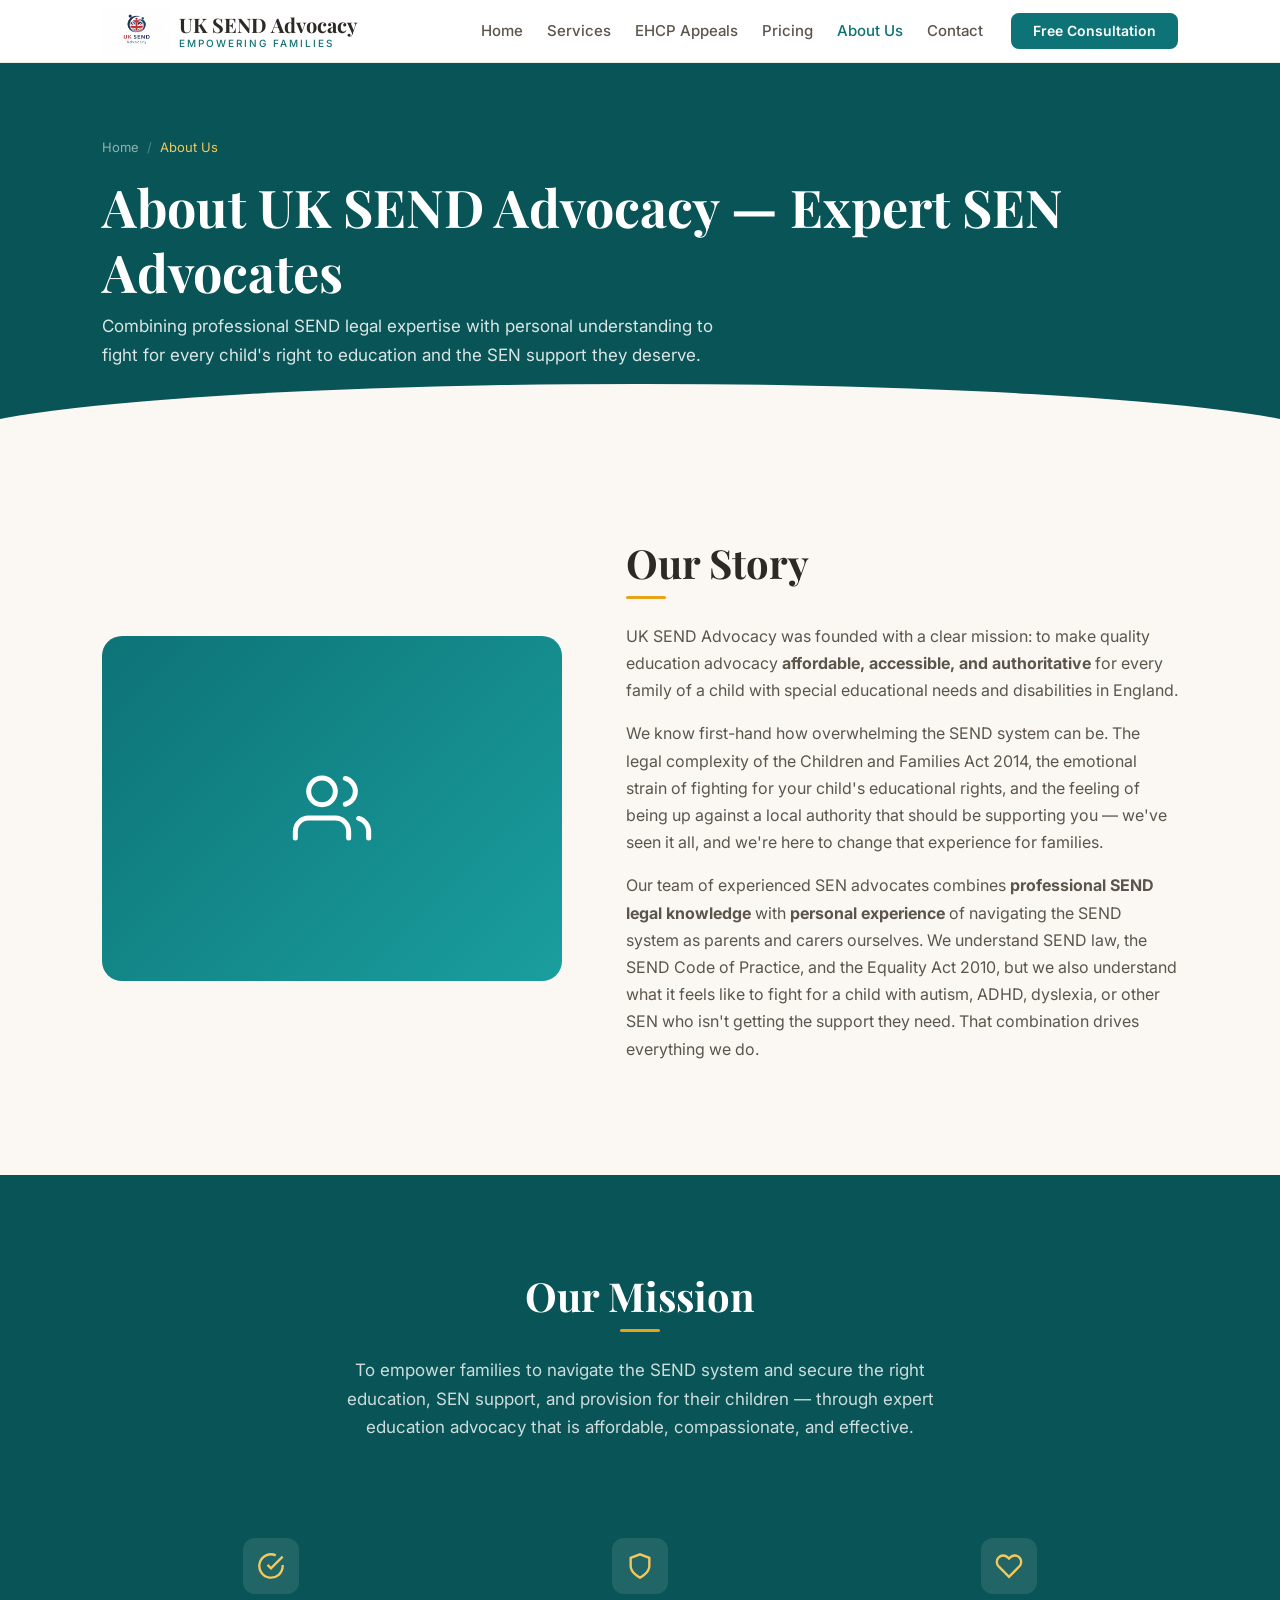
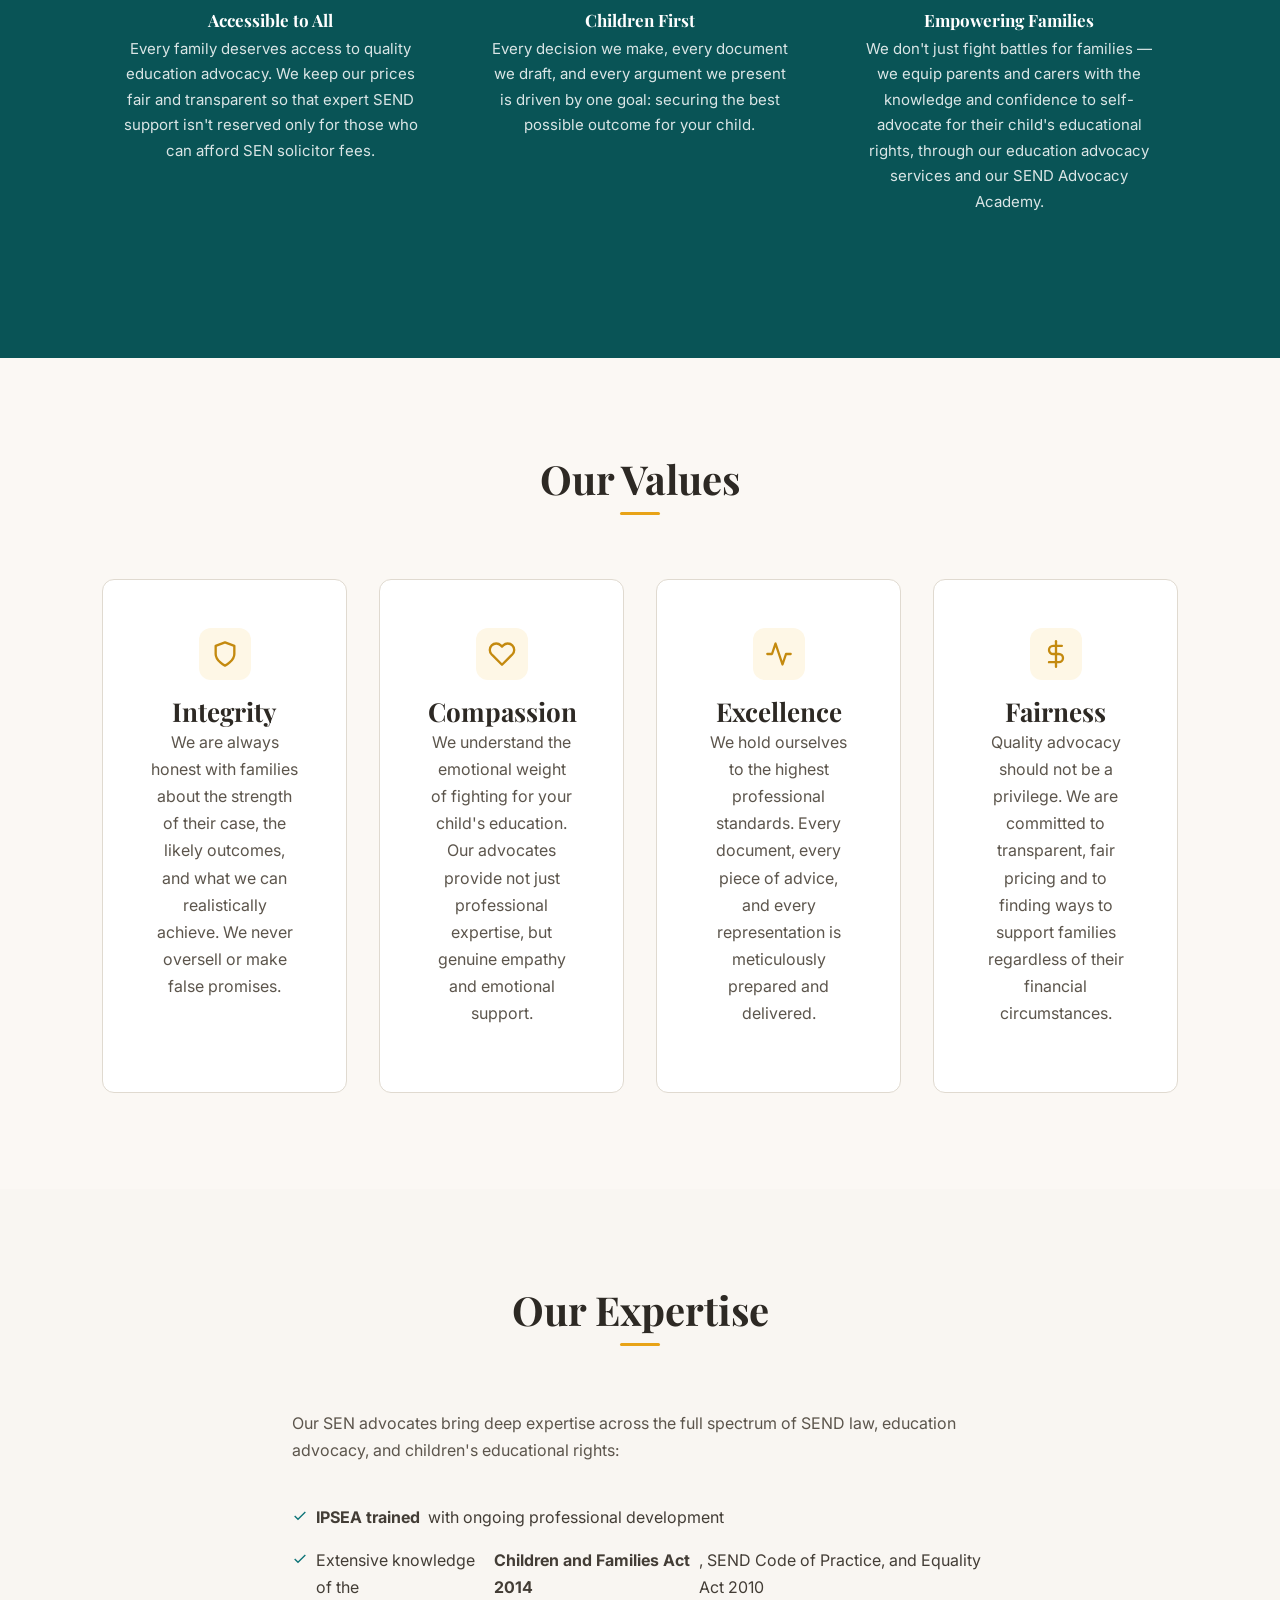
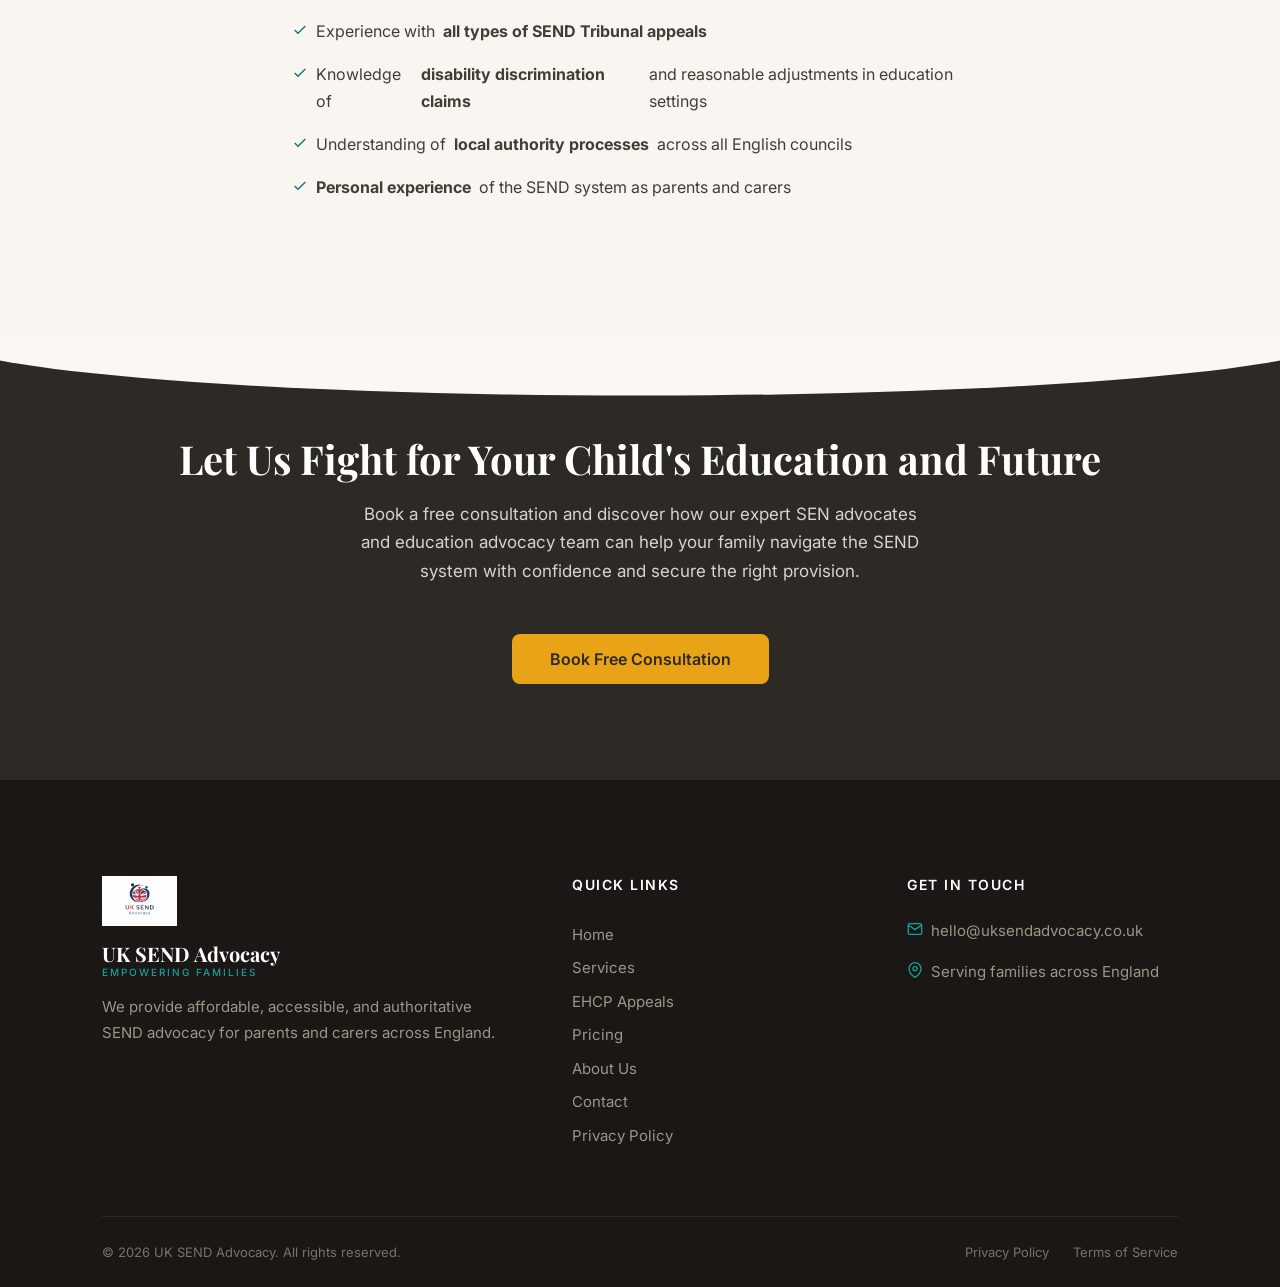
==== commit 8f1c0e5b: "feat: Complete redesign with distinct visual identity Replace navy/red colour scheme with warm teal/" ====
--- a/pages/about.html
+++ b/pages/about.html
@@ -14,7 +14,7 @@
 
   <link rel="preconnect" href="https://fonts.googleapis.com">
   <link rel="preconnect" href="https://fonts.gstatic.com" crossorigin>
-  <link href="https://fonts.googleapis.com/css2?family=DM+Serif+Display&family=Outfit:wght@400;500;600;700&family=Space+Grotesk:wght@400;500;600;700&display=swap" rel="stylesheet">
+  <link href="https://fonts.googleapis.com/css2?family=Inter:wght@400;500;600;700&family=Playfair+Display:wght@400;500;600;700&display=swap" rel="stylesheet">
   <link rel="stylesheet" href="../css/styles.css">
 
   <script type="application/ld+json">
@@ -84,7 +84,7 @@
         </div>
         <div class="content-text">
           <h2>Our Story</h2>
-          <span class="accent-line accent-line--left"></span>
+          <span class="heading-accent heading-accent--left"></span>
           <p>UK SEND Advocacy was founded with a clear mission: to make quality education advocacy <strong>affordable, accessible, and authoritative</strong> for every family of a child with special educational needs and disabilities in England.</p>
           <p>We know first-hand how overwhelming the SEND system can be. The legal complexity of the Children and Families Act 2014, the emotional strain of fighting for your child's educational rights, and the feeling of being up against a local authority that should be supporting you — we've seen it all, and we're here to change that experience for families.</p>
           <p>Our team of experienced SEN advocates combines <strong>professional SEND legal knowledge</strong> with <strong>personal experience</strong> of navigating the SEND system as parents and carers ourselves. We understand SEND law, the SEND Code of Practice, and the Equality Act 2010, but we also understand what it feels like to fight for a child with autism, ADHD, dyslexia, or other SEN who isn't getting the support they need. That combination drives everything we do.</p>
@@ -94,31 +94,31 @@
   </section>
 
   <!-- MISSION -->
-  <section class="section section--navy">
+  <section class="section section--teal">
     <div class="container">
       <div class="section-header animate-in">
         <h2>Our Mission</h2>
-        <span class="accent-line"></span>
+        <span class="heading-accent"></span>
         <p>To empower families to navigate the SEND system and secure the right education, SEN support, and provision for their children — through expert education advocacy that is affordable, compassionate, and effective.</p>
       </div>
 
       <div class="features-grid">
         <div class="feature-item animate-in">
-          <div class="feature-icon" style="background: rgba(255,255,255,0.1); color: var(--gold-light);">
+          <div class="feature-icon" style="background: rgba(255,255,255,0.1); color: var(--amber-light);">
             <svg width="28" height="28" viewBox="0 0 24 24" fill="none" stroke="currentColor" stroke-width="2"><path d="M22 11.08V12a10 10 0 1 1-5.93-9.14"/><polyline points="22 4 12 14.01 9 11.01"/></svg>
           </div>
           <h3>Accessible to All</h3>
           <p>Every family deserves access to quality education advocacy. We keep our prices fair and transparent so that expert SEND support isn't reserved only for those who can afford SEN solicitor fees.</p>
         </div>
         <div class="feature-item animate-in">
-          <div class="feature-icon" style="background: rgba(255,255,255,0.1); color: var(--gold-light);">
+          <div class="feature-icon" style="background: rgba(255,255,255,0.1); color: var(--amber-light);">
             <svg width="28" height="28" viewBox="0 0 24 24" fill="none" stroke="currentColor" stroke-width="2"><path d="M12 22s8-4 8-10V5l-8-3-8 3v7c0 6 8 10 8 10z"/></svg>
           </div>
           <h3>Children First</h3>
           <p>Every decision we make, every document we draft, and every argument we present is driven by one goal: securing the best possible outcome for your child.</p>
         </div>
         <div class="feature-item animate-in">
-          <div class="feature-icon" style="background: rgba(255,255,255,0.1); color: var(--gold-light);">
+          <div class="feature-icon" style="background: rgba(255,255,255,0.1); color: var(--amber-light);">
             <svg width="28" height="28" viewBox="0 0 24 24" fill="none" stroke="currentColor" stroke-width="2"><path d="M20.84 4.61a5.5 5.5 0 0 0-7.78 0L12 5.67l-1.06-1.06a5.5 5.5 0 0 0-7.78 7.78l1.06 1.06L12 21.23l7.78-7.78 1.06-1.06a5.5 5.5 0 0 0 0-7.78z"/></svg>
           </div>
           <h3>Empowering Families</h3>
@@ -133,7 +133,7 @@
     <div class="container">
       <div class="section-header animate-in">
         <h2>Our Values</h2>
-        <span class="accent-line"></span>
+        <span class="heading-accent"></span>
       </div>
 
       <div class="values-grid">
@@ -173,11 +173,11 @@
   </section>
 
   <!-- EXPERTISE -->
-  <section class="section section--gray">
+  <section class="section section--alt">
     <div class="container container--narrow">
       <div class="section-header animate-in">
         <h2>Our Expertise</h2>
-        <span class="accent-line"></span>
+        <span class="heading-accent"></span>
       </div>
 
       <div class="animate-in" style="max-width: 700px; margin: 0 auto;">
@@ -185,27 +185,27 @@
 
         <ul class="content-text" style="margin: var(--space-xl) 0;">
           <li style="display: flex; align-items: flex-start; gap: 0.5rem; padding: 0.5rem 0; color: var(--gray-700);">
-            <svg width="16" height="16" viewBox="0 0 24 24" fill="none" stroke="var(--teal)" stroke-width="2" style="flex-shrink:0; margin-top: 4px;"><polyline points="20 6 9 17 4 12"/></svg>
+            <svg width="16" height="16" viewBox="0 0 24 24" fill="none" stroke="var(--primary)" stroke-width="2" style="flex-shrink:0; margin-top: 4px;"><polyline points="20 6 9 17 4 12"/></svg>
             <strong>IPSEA trained</strong> with ongoing professional development
           </li>
           <li style="display: flex; align-items: flex-start; gap: 0.5rem; padding: 0.5rem 0; color: var(--gray-700);">
-            <svg width="16" height="16" viewBox="0 0 24 24" fill="none" stroke="var(--teal)" stroke-width="2" style="flex-shrink:0; margin-top: 4px;"><polyline points="20 6 9 17 4 12"/></svg>
+            <svg width="16" height="16" viewBox="0 0 24 24" fill="none" stroke="var(--primary)" stroke-width="2" style="flex-shrink:0; margin-top: 4px;"><polyline points="20 6 9 17 4 12"/></svg>
             Extensive knowledge of the <strong>Children and Families Act 2014</strong>, SEND Code of Practice, and Equality Act 2010
           </li>
           <li style="display: flex; align-items: flex-start; gap: 0.5rem; padding: 0.5rem 0; color: var(--gray-700);">
-            <svg width="16" height="16" viewBox="0 0 24 24" fill="none" stroke="var(--teal)" stroke-width="2" style="flex-shrink:0; margin-top: 4px;"><polyline points="20 6 9 17 4 12"/></svg>
+            <svg width="16" height="16" viewBox="0 0 24 24" fill="none" stroke="var(--primary)" stroke-width="2" style="flex-shrink:0; margin-top: 4px;"><polyline points="20 6 9 17 4 12"/></svg>
             Experience with <strong>all types of SEND Tribunal appeals</strong>
           </li>
           <li style="display: flex; align-items: flex-start; gap: 0.5rem; padding: 0.5rem 0; color: var(--gray-700);">
-            <svg width="16" height="16" viewBox="0 0 24 24" fill="none" stroke="var(--teal)" stroke-width="2" style="flex-shrink:0; margin-top: 4px;"><polyline points="20 6 9 17 4 12"/></svg>
+            <svg width="16" height="16" viewBox="0 0 24 24" fill="none" stroke="var(--primary)" stroke-width="2" style="flex-shrink:0; margin-top: 4px;"><polyline points="20 6 9 17 4 12"/></svg>
             Knowledge of <strong>disability discrimination claims</strong> and reasonable adjustments in education settings
           </li>
           <li style="display: flex; align-items: flex-start; gap: 0.5rem; padding: 0.5rem 0; color: var(--gray-700);">
-            <svg width="16" height="16" viewBox="0 0 24 24" fill="none" stroke="var(--teal)" stroke-width="2" style="flex-shrink:0; margin-top: 4px;"><polyline points="20 6 9 17 4 12"/></svg>
+            <svg width="16" height="16" viewBox="0 0 24 24" fill="none" stroke="var(--primary)" stroke-width="2" style="flex-shrink:0; margin-top: 4px;"><polyline points="20 6 9 17 4 12"/></svg>
             Understanding of <strong>local authority processes</strong> across all English councils
           </li>
           <li style="display: flex; align-items: flex-start; gap: 0.5rem; padding: 0.5rem 0; color: var(--gray-700);">
-            <svg width="16" height="16" viewBox="0 0 24 24" fill="none" stroke="var(--teal)" stroke-width="2" style="flex-shrink:0; margin-top: 4px;"><polyline points="20 6 9 17 4 12"/></svg>
+            <svg width="16" height="16" viewBox="0 0 24 24" fill="none" stroke="var(--primary)" stroke-width="2" style="flex-shrink:0; margin-top: 4px;"><polyline points="20 6 9 17 4 12"/></svg>
             <strong>Personal experience</strong> of the SEND system as parents and carers
           </li>
         </ul>
@@ -218,7 +218,7 @@
     <div class="container">
       <h2>Let Us Fight for Your Child's Education and Future</h2>
       <p>Book a free consultation and discover how our expert SEN advocates and education advocacy team can help your family navigate the SEND system with confidence and secure the right provision.</p>
-      <a href="contact.html" class="btn btn--primary btn--lg">Book Free Consultation</a>
+      <a href="contact.html" class="btn btn--secondary btn--lg">Book Free Consultation</a>
     </div>
   </section>
 
@@ -232,16 +232,12 @@
           <p>We provide affordable, accessible, and authoritative SEND advocacy for parents and carers across England.</p>
         </div>
         <div class="footer-col">
-          <h4>Services</h4>
-          <a href="services.html">All Services</a>
+          <h4>Quick Links</h4>
+          <a href="../index.html">Home</a>
+          <a href="services.html">Services</a>
           <a href="ehcp-appeals.html">EHCP Appeals</a>
-          <a href="services.html#ehcna-requests">EHCNA Requests</a>
-          <a href="services.html#tribunal">Tribunal Representation</a>
-        </div>
-        <div class="footer-col">
-          <h4>Company</h4>
+          <a href="pricing.html">Pricing</a>
           <a href="about.html">About Us</a>
-          <a href="pricing.html">Pricing</a>
           <a href="contact.html">Contact</a>
           <a href="privacy.html">Privacy Policy</a>
         </div>
--- a/css/styles.css
+++ b/css/styles.css
@@ -1,49 +1,44 @@
 /* ============================================
-   UK SEND Advocacy - Main Stylesheet
-   Theme: British Navy & Red (Logo-matched)
-   Professional, Trustworthy, Authoritative
+   UK SEND Advocacy - Complete Redesign
+   Theme: Warm Teal & Amber — Approachable, Trustworthy
    ============================================ */
 
 /* CSS Custom Properties */
 :root {
-  /* Primary Colors - Navy Blue (from logo) */
-  --primary: #1B3A5C;
-  --primary-dark: #122A45;
-  --primary-light: #2A5080;
-  --primary-subtle: #E8EEF4;
-
-  /* Accent Colors - Union Jack Red (from logo) */
-  --accent: #C8102E;
-  --accent-dark: #A50D24;
-  --accent-light: #E8334D;
-
-  /* Clean Neutrals */
+  /* Primary - Forest Teal */
+  --primary: #0D7377;
+  --primary-dark: #095456;
+  --primary-light: #1A9E9E;
+  --primary-pale: #E6F5F5;
+
+  /* Warm Accent - Amber */
+  --amber: #E8A317;
+  --amber-dark: #C48A0F;
+  --amber-light: #F5C85C;
+  --amber-pale: #FEF7E6;
+
+  /* Coral Accent */
+  --coral: #E07A5F;
+  --coral-dark: #C4604A;
+  --coral-light: #F4A68E;
+
+  /* Neutrals - Warm tones */
   --white: #FFFFFF;
-  --cream: #F7F9FC;
-  --sand: #EDF1F7;
-
-  /* Neutral Colors - Slate */
-  --gray-50: #F8FAFC;
-  --gray-100: #F1F5F9;
-  --gray-200: #E2E8F0;
-  --gray-300: #CBD5E1;
-  --gray-400: #94A3B8;
-  --gray-500: #64748B;
-  --gray-600: #475569;
-  --gray-700: #334155;
-  --gray-800: #1E293B;
-  --gray-900: #0F172A;
-
-  /* Supplementary */
-  --gold: #D4A843;
-  --gold-light: #F0D78C;
-  --steel-blue: #5B8DB8;
-  --sky: #4A90C4;
+  --off-white: #FBF8F4;
+  --warm-gray-50: #F9F6F2;
+  --warm-gray-100: #F0ECE6;
+  --warm-gray-200: #E0DAD0;
+  --warm-gray-300: #C7BFB3;
+  --warm-gray-400: #9E9587;
+  --warm-gray-500: #7A7267;
+  --warm-gray-600: #5C554C;
+  --warm-gray-700: #433D36;
+  --warm-gray-800: #2D2924;
+  --warm-gray-900: #1A1714;
 
   /* Typography */
-  --font-heading: 'DM Serif Display', Georgia, 'Times New Roman', serif;
-  --font-body: 'Outfit', -apple-system, BlinkMacSystemFont, 'Segoe UI', Roboto, sans-serif;
-  --font-accent: 'Space Grotesk', 'Helvetica Neue', Arial, sans-serif;
+  --font-heading: 'Playfair Display', Georgia, 'Times New Roman', serif;
+  --font-body: 'Inter', -apple-system, BlinkMacSystemFont, 'Segoe UI', Roboto, sans-serif;
 
   /* Spacing */
   --space-xs: 0.25rem;
@@ -56,26 +51,26 @@
   --space-4xl: 6rem;
 
   /* Border Radius */
-  --radius-sm: 6px;
-  --radius-md: 12px;
-  --radius-lg: 16px;
-  --radius-xl: 24px;
+  --radius-sm: 4px;
+  --radius-md: 8px;
+  --radius-lg: 12px;
+  --radius-xl: 20px;
   --radius-full: 9999px;
 
-  /* Shadows - Navy tint */
-  --shadow-sm: 0 1px 3px rgba(27, 58, 92, 0.06);
-  --shadow-md: 0 4px 12px rgba(27, 58, 92, 0.08);
-  --shadow-lg: 0 12px 24px rgba(27, 58, 92, 0.1);
-  --shadow-xl: 0 24px 48px rgba(27, 58, 92, 0.12);
+  /* Shadows - Warm tint */
+  --shadow-sm: 0 1px 3px rgba(45, 41, 36, 0.06);
+  --shadow-md: 0 4px 16px rgba(45, 41, 36, 0.08);
+  --shadow-lg: 0 8px 32px rgba(45, 41, 36, 0.1);
+  --shadow-xl: 0 16px 48px rgba(45, 41, 36, 0.12);
 
   /* Transitions */
   --transition-fast: 150ms ease;
-  --transition-normal: 250ms ease;
-  --transition-slow: 400ms cubic-bezier(0.4, 0, 0.2, 1);
+  --transition-normal: 300ms ease;
+  --transition-slow: 500ms cubic-bezier(0.4, 0, 0.2, 1);
 
   /* Container */
-  --container-max: 1200px;
-  --container-narrow: 800px;
+  --container-max: 1140px;
+  --container-narrow: 760px;
 }
 
 /* Reset & Base */
@@ -95,9 +90,9 @@
 
 body {
   font-family: var(--font-body);
-  color: var(--gray-700);
+  color: var(--warm-gray-700);
   line-height: 1.7;
-  background-color: var(--cream);
+  background-color: var(--off-white);
   -webkit-font-smoothing: antialiased;
   -moz-osx-font-smoothing: grayscale;
 }
@@ -115,7 +110,7 @@
 }
 
 a:hover {
-  color: var(--accent);
+  color: var(--primary-dark);
 }
 
 ul, ol {
@@ -125,26 +120,26 @@
 /* Typography */
 h1, h2, h3, h4, h5, h6 {
   font-family: var(--font-heading);
-  color: var(--gray-800);
-  line-height: 1.2;
-  font-weight: 400;
-}
-
-h1 { font-size: clamp(2.25rem, 5vw, 3.5rem); }
-h2 { font-size: clamp(1.75rem, 4vw, 2.75rem); }
-h3 { font-size: clamp(1.25rem, 3vw, 1.75rem); }
-h4 { font-size: clamp(1.125rem, 2.5vw, 1.375rem); }
+  color: var(--warm-gray-800);
+  line-height: 1.25;
+  font-weight: 700;
+}
+
+h1 { font-size: clamp(2rem, 4.5vw, 3.25rem); }
+h2 { font-size: clamp(1.625rem, 3.5vw, 2.5rem); }
+h3 { font-size: clamp(1.25rem, 2.5vw, 1.625rem); }
+h4 { font-size: clamp(1.0625rem, 2vw, 1.25rem); }
 
 p {
   margin-bottom: var(--space-md);
-  color: var(--gray-600);
+  color: var(--warm-gray-600);
 }
 
 /* Utility Classes */
 .container {
   max-width: var(--container-max);
   margin: 0 auto;
-  padding: 0 var(--space-lg);
+  padding: 0 var(--space-xl);
 }
 
 .container--narrow {
@@ -155,27 +150,22 @@
   padding: var(--space-4xl) 0;
 }
 
-.section--gray {
-  background-color: var(--cream);
-}
-
-.section--dark {
-  background-color: var(--gray-800);
-  color: var(--white);
-}
-
-.section--navy {
+.section--alt {
+  background-color: var(--warm-gray-50);
+}
+
+.section--teal {
   background-color: var(--primary-dark);
   color: var(--white);
 }
 
-.section--navy h2,
-.section--navy h3,
-.section--navy h4 {
-  color: var(--white);
-}
-
-.section--navy p {
+.section--teal h2,
+.section--teal h3,
+.section--teal h4 {
+  color: var(--white);
+}
+
+.section--teal p {
   color: rgba(255, 255, 255, 0.85);
 }
 
@@ -185,116 +175,113 @@
 }
 
 .section-header h2 {
-  margin-bottom: var(--space-md);
+  margin-bottom: var(--space-sm);
 }
 
 .section-header p {
-  font-size: 1.125rem;
-  max-width: 650px;
+  font-size: 1.0625rem;
+  max-width: 620px;
   margin: 0 auto;
-  color: var(--gray-500);
-}
-
-.section--navy .section-header p {
+  color: var(--warm-gray-500);
+}
+
+.section--teal .section-header p {
   color: rgba(255, 255, 255, 0.8);
 }
 
 .text-center { text-align: center; }
-.text-left { text-align: left; }
-
-/* Accent line below headings - pill shape */
-.accent-line {
+
+/* Decorative underline */
+.heading-accent {
   display: block;
-  width: 48px;
-  height: 4px;
-  background: linear-gradient(90deg, var(--primary), var(--accent));
-  margin: var(--space-md) auto;
-  border-radius: var(--radius-full);
-}
-
-.accent-line--left {
+  width: 40px;
+  height: 3px;
+  background: var(--amber);
+  margin: var(--space-sm) auto var(--space-lg);
+  border-radius: 2px;
+}
+
+.heading-accent--left {
   margin-left: 0;
 }
 
-/* Buttons - Pill shaped */
+/* ============================================
+   BUTTONS — Rounded rectangle, not pill
+   ============================================ */
 .btn {
   display: inline-flex;
   align-items: center;
   justify-content: center;
-  padding: 0.875rem 2rem;
-  font-family: var(--font-accent);
-  font-size: 1rem;
+  padding: 0.8125rem 1.75rem;
+  font-family: var(--font-body);
+  font-size: 0.9375rem;
   font-weight: 600;
-  border-radius: var(--radius-full);
+  border-radius: var(--radius-md);
   border: 2px solid transparent;
   cursor: pointer;
   transition: all var(--transition-normal);
   text-decoration: none;
   gap: 0.5rem;
   line-height: 1;
-  letter-spacing: -0.01em;
+  letter-spacing: 0;
 }
 
 .btn--primary {
-  background-color: var(--accent);
-  color: var(--white);
-  border-color: var(--accent);
+  background-color: var(--primary);
+  color: var(--white);
+  border-color: var(--primary);
 }
 
 .btn--primary:hover {
-  background-color: var(--accent-dark);
-  border-color: var(--accent-dark);
-  color: var(--white);
-  transform: translateY(-2px);
-  box-shadow: 0 8px 20px rgba(200, 16, 46, 0.35);
-}
-
-.btn--secondary {
-  background-color: var(--primary);
-  color: var(--white);
-  border-color: var(--primary);
-}
-
-.btn--secondary:hover {
   background-color: var(--primary-dark);
   border-color: var(--primary-dark);
   color: var(--white);
-  transform: translateY(-2px);
-  box-shadow: 0 8px 20px rgba(27, 58, 92, 0.35);
+  box-shadow: 0 4px 14px rgba(13, 115, 119, 0.3);
+}
+
+.btn--secondary {
+  background-color: var(--amber);
+  color: var(--warm-gray-800);
+  border-color: var(--amber);
+}
+
+.btn--secondary:hover {
+  background-color: var(--amber-dark);
+  border-color: var(--amber-dark);
+  color: var(--white);
+  box-shadow: 0 4px 14px rgba(232, 163, 23, 0.3);
 }
 
 .btn--outline {
   background-color: transparent;
   color: var(--white);
-  border-color: rgba(255, 255, 255, 0.5);
+  border-color: rgba(255, 255, 255, 0.4);
 }
 
 .btn--outline:hover {
   background-color: var(--white);
   color: var(--primary-dark);
   border-color: var(--white);
-  transform: translateY(-2px);
-}
-
-.btn--outline-navy {
+}
+
+.btn--ghost {
   background-color: transparent;
   color: var(--primary);
   border-color: var(--primary);
 }
 
-.btn--outline-navy:hover {
+.btn--ghost:hover {
   background-color: var(--primary);
   color: var(--white);
-  transform: translateY(-2px);
 }
 
 .btn--lg {
-  padding: 1rem 2.5rem;
-  font-size: 1.125rem;
+  padding: 0.9375rem 2.25rem;
+  font-size: 1rem;
 }
 
 .btn--sm {
-  padding: 0.625rem 1.5rem;
+  padding: 0.5625rem 1.25rem;
   font-size: 0.875rem;
 }
 
@@ -305,7 +292,7 @@
 }
 
 /* ============================================
-   HEADER / NAVIGATION
+   HEADER / NAVIGATION — Clean, no glassmorphism
    ============================================ */
 .site-header {
   position: fixed;
@@ -313,22 +300,20 @@
   left: 0;
   right: 0;
   z-index: 1000;
-  background: rgba(255, 255, 255, 0.97);
-  backdrop-filter: blur(12px);
-  -webkit-backdrop-filter: blur(12px);
-  border-bottom: 1px solid rgba(0, 0, 0, 0.06);
+  background: var(--white);
+  border-bottom: 1px solid var(--warm-gray-100);
   transition: box-shadow var(--transition-normal);
 }
 
 .site-header.scrolled {
-  box-shadow: 0 4px 20px rgba(0, 0, 0, 0.06);
+  box-shadow: 0 2px 12px rgba(0, 0, 0, 0.05);
 }
 
 .header-inner {
   display: flex;
   align-items: center;
   justify-content: space-between;
-  padding: var(--space-sm) var(--space-lg);
+  padding: var(--space-sm) var(--space-xl);
   max-width: var(--container-max);
   margin: 0 auto;
 }
@@ -340,89 +325,58 @@
 }
 
 .logo img {
-  height: 50px;
+  height: 46px;
   width: auto;
 }
 
 .logo-text {
   font-family: var(--font-heading);
-  font-size: 1.35rem;
-  font-weight: 400;
-  color: var(--gray-800);
+  font-size: 1.25rem;
+  font-weight: 700;
+  color: var(--warm-gray-800);
   line-height: 1.2;
 }
 
 .logo-text span {
   display: block;
-  font-size: 0.65rem;
-  font-family: var(--font-accent);
+  font-size: 0.625rem;
+  font-family: var(--font-body);
   font-weight: 500;
-  color: var(--steel-blue);
-  letter-spacing: 3px;
+  color: var(--primary);
+  letter-spacing: 2px;
   text-transform: uppercase;
 }
 
 .main-nav {
   display: flex;
   align-items: center;
-  gap: var(--space-xl);
+  gap: var(--space-lg);
 }
 
 .nav-links {
   display: flex;
   align-items: center;
-  gap: var(--space-lg);
+  gap: var(--space-md);
 }
 
 .nav-links a {
-  font-family: var(--font-accent);
-  font-size: 0.938rem;
+  font-family: var(--font-body);
+  font-size: 0.9375rem;
   font-weight: 500;
-  color: var(--gray-600);
-  padding: var(--space-sm) 0;
-  position: relative;
+  color: var(--warm-gray-600);
+  padding: var(--space-sm) var(--space-xs);
   transition: color var(--transition-fast);
-}
-
-.nav-links a::after {
-  content: '';
-  position: absolute;
-  bottom: -2px;
-  left: 50%;
-  transform: translateX(-50%);
-  width: 0;
-  height: 3px;
-  background: var(--accent);
-  border-radius: var(--radius-full);
-  transition: width var(--transition-normal);
 }
 
 .nav-links a:hover,
 .nav-links a.active {
-  color: var(--gray-800);
-}
-
-.nav-links a:hover::after,
-.nav-links a.active::after {
-  width: 20px;
+  color: var(--primary);
 }
 
 .nav-cta {
   display: flex;
   align-items: center;
   gap: var(--space-md);
-}
-
-.nav-phone {
-  font-family: var(--font-accent);
-  font-weight: 600;
-  color: var(--primary);
-  font-size: 0.938rem;
-}
-
-.nav-phone svg {
-  margin-right: 4px;
-  vertical-align: middle;
 }
 
 /* Mobile Menu Toggle */
@@ -438,381 +392,294 @@
 
 .menu-toggle span {
   display: block;
-  width: 26px;
+  width: 24px;
   height: 2px;
-  background: var(--gray-800);
+  background: var(--warm-gray-800);
   border-radius: 2px;
   transition: all var(--transition-normal);
 }
 
 /* ============================================
-   HERO SECTION
+   HERO SECTION — Full-width, left-aligned
    ============================================ */
 .hero {
   position: relative;
-  padding: 10rem 0 6rem;
-  background: linear-gradient(160deg, var(--primary-dark) 0%, var(--primary) 40%, var(--primary-light) 100%);
+  padding: 9rem 0 5rem;
+  background: linear-gradient(135deg, var(--primary-dark) 0%, var(--primary) 50%, var(--primary-light) 100%);
   overflow: hidden;
 }
 
-.hero::before {
-  content: '';
-  position: absolute;
-  top: 0;
-  left: 0;
-  right: 0;
-  bottom: 0;
-  background: url("data:image/svg+xml,%3Csvg width='40' height='40' viewBox='0 0 40 40' xmlns='http://www.w3.org/2000/svg'%3E%3Cg fill='%23ffffff' fill-opacity='0.04' fill-rule='evenodd'%3E%3Ccircle cx='20' cy='20' r='3'/%3E%3C/g%3E%3C/svg%3E");
-  pointer-events: none;
-}
-
-/* Organic blob decoration */
 .hero::after {
   content: '';
   position: absolute;
-  bottom: -120px;
-  right: -80px;
-  width: 500px;
-  height: 500px;
-  background: radial-gradient(circle, rgba(200, 16, 46, 0.15) 0%, transparent 70%);
-  border-radius: 40% 60% 70% 30% / 40% 50% 60% 50%;
-  pointer-events: none;
-}
-
-.hero .container {
-  position: relative;
-  z-index: 2;
+  bottom: -2px;
+  left: 0;
+  right: 0;
+  height: 80px;
+  background: var(--off-white);
+  clip-path: ellipse(55% 100% at 50% 100%);
 }
 
 .hero-content {
-  display: grid;
-  grid-template-columns: 1fr 1fr;
-  gap: var(--space-3xl);
-  align-items: center;
+  max-width: 680px;
 }
 
 .hero-text {
   color: var(--white);
 }
 
-.hero-badge {
-  display: inline-flex;
-  align-items: center;
-  gap: var(--space-sm);
-  background: rgba(255, 255, 255, 0.12);
-  border: 1px solid rgba(255, 255, 255, 0.2);
-  border-radius: var(--radius-full);
-  padding: 0.5rem 1.25rem;
-  font-family: var(--font-accent);
-  font-size: 0.875rem;
-  font-weight: 500;
-  color: var(--gold-light);
-  margin-bottom: var(--space-xl);
-  backdrop-filter: blur(4px);
-}
-
-.hero-badge svg {
-  width: 16px;
-  height: 16px;
+.hero-label {
+  display: inline-block;
+  font-family: var(--font-body);
+  font-size: 0.8125rem;
+  font-weight: 600;
+  color: var(--amber-light);
+  letter-spacing: 2px;
+  text-transform: uppercase;
+  margin-bottom: var(--space-lg);
 }
 
 .hero h1 {
   color: var(--white);
   margin-bottom: var(--space-lg);
-  font-size: clamp(2.25rem, 5.5vw, 3.5rem);
-}
-
-.hero h1 .highlight {
-  color: var(--gold-light);
-  position: relative;
+  font-size: clamp(2.25rem, 5vw, 3.25rem);
 }
 
 .hero-description {
-  font-size: 1.15rem;
-  color: rgba(255, 255, 255, 0.88);
+  font-size: 1.125rem;
+  color: rgba(255, 255, 255, 0.9);
   margin-bottom: var(--space-2xl);
   line-height: 1.8;
+  max-width: 580px;
 }
 
 .hero-stats {
   display: flex;
-  gap: var(--space-2xl);
+  gap: var(--space-3xl);
   margin-top: var(--space-2xl);
   padding-top: var(--space-xl);
-  border-top: 1px solid rgba(255, 255, 255, 0.15);
+  border-top: 1px solid rgba(255, 255, 255, 0.2);
 }
 
 .hero-stat {
-  text-align: center;
+  text-align: left;
 }
 
 .hero-stat-number {
   display: block;
   font-family: var(--font-heading);
-  font-size: 2.25rem;
-  font-weight: 400;
-  color: var(--gold-light);
+  font-size: 2rem;
+  font-weight: 700;
+  color: var(--amber-light);
 }
 
 .hero-stat-label {
+  font-size: 0.8125rem;
+  color: rgba(255, 255, 255, 0.7);
+  font-weight: 500;
+}
+
+/* ============================================
+   CREDENTIALS BAR
+   ============================================ */
+.credentials-bar {
+  background: var(--white);
+  border-bottom: 1px solid var(--warm-gray-100);
+  padding: var(--space-lg) 0;
+}
+
+.credentials-items {
+  display: flex;
+  align-items: center;
+  justify-content: center;
+  gap: var(--space-2xl);
+  flex-wrap: wrap;
+}
+
+.credentials-item {
+  display: flex;
+  align-items: center;
+  gap: var(--space-sm);
   font-size: 0.875rem;
-  color: rgba(255, 255, 255, 0.65);
-  font-family: var(--font-accent);
-}
-
-.hero-visual {
-  display: flex;
-  justify-content: center;
-  align-items: center;
-}
-
-.hero-card {
-  background: rgba(255, 255, 255, 0.1);
-  backdrop-filter: blur(20px);
-  border: 1px solid rgba(255, 255, 255, 0.15);
-  border-radius: var(--radius-xl);
-  padding: var(--space-2xl);
-  width: 100%;
-  max-width: 420px;
-}
-
-.hero-card h3 {
-  color: var(--white);
-  font-size: 1.25rem;
-  margin-bottom: var(--space-lg);
-}
-
-.hero-card-item {
-  display: flex;
-  align-items: flex-start;
-  gap: var(--space-md);
-  padding: var(--space-md) 0;
-  border-bottom: 1px solid rgba(255, 255, 255, 0.08);
-}
-
-.hero-card-item:last-child {
-  border-bottom: none;
-}
-
-.hero-card-icon {
-  flex-shrink: 0;
-  width: 44px;
-  height: 44px;
-  background: rgba(200, 16, 46, 0.15);
-  border-radius: var(--radius-md);
-  display: flex;
-  align-items: center;
-  justify-content: center;
-  color: var(--steel-blue);
-}
-
-.hero-card-text h4 {
-  color: var(--white);
-  font-size: 1rem;
-  font-family: var(--font-accent);
-  margin-bottom: 2px;
-}
-
-.hero-card-text p {
-  color: rgba(255, 255, 255, 0.6);
-  font-size: 0.875rem;
-  margin-bottom: 0;
-}
-
-/* ============================================
-   TRUST BAR
-   ============================================ */
-.trust-bar {
-  background: var(--white);
-  border-bottom: 1px solid var(--gray-200);
-  padding: var(--space-xl) 0;
-}
-
-.trust-items {
-  display: flex;
-  align-items: center;
-  justify-content: center;
-  gap: var(--space-3xl);
-  flex-wrap: wrap;
-}
-
-.trust-item {
-  display: flex;
-  align-items: center;
-  gap: var(--space-sm);
-  font-family: var(--font-accent);
-  font-size: 0.938rem;
   font-weight: 500;
-  color: var(--gray-600);
-}
-
-.trust-item svg {
+  color: var(--warm-gray-600);
+}
+
+.credentials-item svg {
   color: var(--primary);
   flex-shrink: 0;
 }
 
 /* ============================================
-   SERVICES GRID
-   ============================================ */
-.services-grid {
-  display: grid;
-  grid-template-columns: repeat(auto-fit, minmax(320px, 1fr));
-  gap: var(--space-xl);
+   SERVICES — Horizontal card layout
+   ============================================ */
+.services-list {
+  display: flex;
+  flex-direction: column;
+  gap: var(--space-lg);
 }
 
 .service-card {
   background: var(--white);
   border-radius: var(--radius-lg);
-  padding: var(--space-2xl);
-  border: 1px solid var(--gray-200);
-  transition: all var(--transition-slow);
+  padding: var(--space-xl) var(--space-2xl);
+  border: 1px solid var(--warm-gray-200);
+  display: flex;
+  align-items: flex-start;
+  gap: var(--space-xl);
+  transition: border-color var(--transition-normal), box-shadow var(--transition-normal);
+}
+
+.service-card:hover {
+  border-color: var(--primary-pale);
+  box-shadow: var(--shadow-md);
+}
+
+.service-icon {
+  width: 52px;
+  height: 52px;
+  background: var(--primary-pale);
+  border-radius: var(--radius-md);
+  display: flex;
+  align-items: center;
+  justify-content: center;
+  color: var(--primary);
+  flex-shrink: 0;
+}
+
+.service-body {
+  flex: 1;
+}
+
+.service-card h3 {
+  margin-bottom: var(--space-xs);
+  font-size: 1.25rem;
+}
+
+.service-card p {
+  font-size: 0.9375rem;
+  margin-bottom: var(--space-md);
+}
+
+.service-link {
+  display: inline-flex;
+  align-items: center;
+  gap: 6px;
+  font-weight: 600;
+  font-size: 0.875rem;
+  color: var(--primary);
+  transition: gap var(--transition-normal);
+}
+
+.service-link:hover {
+  gap: 10px;
+  color: var(--primary-dark);
+}
+
+/* Services grid (for subpages) */
+.services-grid {
+  display: grid;
+  grid-template-columns: repeat(auto-fit, minmax(300px, 1fr));
+  gap: var(--space-xl);
+}
+
+.services-grid .service-card {
+  flex-direction: column;
+  align-items: stretch;
+}
+
+/* ============================================
+   FEATURES / WHY CHOOSE US
+   ============================================ */
+.features-grid {
+  display: grid;
+  grid-template-columns: repeat(auto-fit, minmax(240px, 1fr));
+  gap: var(--space-xl);
+}
+
+.feature-item {
+  text-align: center;
+  padding: var(--space-xl) var(--space-md);
+}
+
+.feature-icon {
+  width: 56px;
+  height: 56px;
+  margin: 0 auto var(--space-md);
+  background: var(--primary-pale);
+  border-radius: var(--radius-lg);
+  display: flex;
+  align-items: center;
+  justify-content: center;
+  color: var(--primary);
+}
+
+.feature-item h3 {
+  font-size: 1.0625rem;
+  margin-bottom: var(--space-xs);
+}
+
+.feature-item p {
+  font-size: 0.9375rem;
+}
+
+/* ============================================
+   PROCESS / TIMELINE — Horizontal with line
+   ============================================ */
+.timeline {
+  display: grid;
+  grid-template-columns: repeat(4, 1fr);
+  gap: var(--space-md);
   position: relative;
-  overflow: hidden;
-  border-left: 4px solid transparent;
-}
-
-.service-card::before {
+}
+
+.timeline::before {
   content: '';
   position: absolute;
-  top: 0;
-  right: 0;
-  width: 120px;
-  height: 120px;
-  background: radial-gradient(circle at top right, var(--primary-subtle), transparent 70%);
-  opacity: 0;
-  transition: opacity var(--transition-normal);
-  pointer-events: none;
-}
-
-.service-card:hover {
-  border-left-color: var(--primary);
-  box-shadow: var(--shadow-lg);
-  transform: translateY(-4px);
-}
-
-.service-card:hover::before {
-  opacity: 1;
-}
-
-.service-icon {
+  top: 28px;
+  left: 28px;
+  right: 28px;
+  height: 2px;
+  background: var(--warm-gray-200);
+}
+
+.timeline-step {
+  text-align: center;
+  position: relative;
+}
+
+.timeline-number {
+  display: flex;
+  align-items: center;
+  justify-content: center;
   width: 56px;
   height: 56px;
-  background: linear-gradient(135deg, var(--primary), var(--primary-light));
-  border-radius: var(--radius-md);
-  display: flex;
-  align-items: center;
-  justify-content: center;
-  margin-bottom: var(--space-lg);
-  color: var(--white);
-}
-
-.service-card h3 {
-  margin-bottom: var(--space-sm);
-}
-
-.service-card p {
-  font-size: 0.95rem;
-  margin-bottom: var(--space-lg);
-}
-
-.service-link {
-  display: inline-flex;
-  align-items: center;
-  gap: var(--space-sm);
-  font-family: var(--font-accent);
-  font-weight: 600;
-  font-size: 0.938rem;
-  color: var(--accent);
-  transition: gap var(--transition-normal);
-}
-
-.service-link:hover {
-  color: var(--accent-dark);
-  gap: var(--space-md);
-}
-
-/* ============================================
-   WHY CHOOSE US / FEATURES
-   ============================================ */
-.features-grid {
-  display: grid;
-  grid-template-columns: repeat(auto-fit, minmax(250px, 1fr));
-  gap: var(--space-xl);
-}
-
-.feature-item {
-  text-align: center;
-  padding: var(--space-xl);
-}
-
-.feature-icon {
-  width: 64px;
-  height: 64px;
-  margin: 0 auto var(--space-lg);
-  background: var(--primary-subtle);
-  border-radius: var(--radius-lg);
-  display: flex;
-  align-items: center;
-  justify-content: center;
-  color: var(--primary);
-}
-
-.feature-item h3 {
-  font-size: 1.125rem;
-  margin-bottom: var(--space-sm);
-}
-
-.feature-item p {
-  font-size: 0.938rem;
-}
-
-/* ============================================
-   PROCESS STEPS
-   ============================================ */
-.process-steps {
-  display: grid;
-  grid-template-columns: repeat(auto-fit, minmax(220px, 1fr));
-  gap: var(--space-xl);
-  counter-reset: step;
-}
-
-.process-step {
-  text-align: center;
-  position: relative;
-  counter-increment: step;
-}
-
-.process-step::before {
-  content: counter(step);
-  display: flex;
-  align-items: center;
-  justify-content: center;
-  width: 52px;
-  height: 52px;
-  background: linear-gradient(135deg, var(--primary), var(--primary-light));
-  color: var(--white);
-  border-radius: var(--radius-md);
-  font-family: var(--font-accent);
+  background: var(--primary);
+  color: var(--white);
+  border-radius: 50%;
+  font-family: var(--font-heading);
   font-size: 1.25rem;
   font-weight: 700;
-  margin: 0 auto var(--space-lg);
-}
-
-.process-step h3 {
-  font-size: 1.125rem;
-  margin-bottom: var(--space-sm);
-}
-
-.process-step p {
-  font-size: 0.938rem;
-}
-
-/* ============================================
-   TESTIMONIALS
+  margin: 0 auto var(--space-md);
+  position: relative;
+  z-index: 1;
+}
+
+.timeline-step h3 {
+  font-size: 1.0625rem;
+  margin-bottom: var(--space-xs);
+}
+
+.timeline-step p {
+  font-size: 0.875rem;
+}
+
+/* ============================================
+   TESTIMONIALS — Featured card style
    ============================================ */
 .testimonials-grid {
   display: grid;
-  grid-template-columns: repeat(auto-fit, minmax(320px, 1fr));
+  grid-template-columns: repeat(auto-fit, minmax(300px, 1fr));
   gap: var(--space-xl);
 }
 
@@ -820,33 +687,22 @@
   background: var(--white);
   border-radius: var(--radius-lg);
   padding: var(--space-2xl);
-  border: 1px solid var(--gray-200);
+  border: 1px solid var(--warm-gray-200);
+  border-top: 3px solid var(--primary);
   position: relative;
 }
 
-.testimonial-card::before {
-  content: '\201C';
-  position: absolute;
-  top: var(--space-lg);
-  right: var(--space-xl);
-  font-family: var(--font-heading);
-  font-size: 5rem;
-  line-height: 1;
-  color: var(--primary-subtle);
-  pointer-events: none;
-}
-
 .testimonial-stars {
-  color: var(--gold);
+  color: var(--amber);
   margin-bottom: var(--space-md);
-  font-size: 1.125rem;
-  letter-spacing: 2px;
+  font-size: 1rem;
+  letter-spacing: 1px;
 }
 
 .testimonial-card blockquote {
   font-size: 1rem;
   font-style: italic;
-  color: var(--gray-600);
+  color: var(--warm-gray-600);
   margin-bottom: var(--space-lg);
   line-height: 1.8;
 }
@@ -858,28 +714,26 @@
 }
 
 .testimonial-avatar {
-  width: 48px;
-  height: 48px;
-  border-radius: var(--radius-md);
-  background: linear-gradient(135deg, var(--primary), var(--primary-light));
+  width: 44px;
+  height: 44px;
+  border-radius: 50%;
+  background: var(--primary);
   display: flex;
   align-items: center;
   justify-content: center;
   color: var(--white);
-  font-family: var(--font-accent);
   font-weight: 600;
-  font-size: 1.125rem;
+  font-size: 1rem;
 }
 
 .testimonial-name {
-  font-family: var(--font-accent);
   font-weight: 600;
-  color: var(--gray-800);
+  color: var(--warm-gray-800);
 }
 
 .testimonial-role {
-  font-size: 0.875rem;
-  color: var(--gray-400);
+  font-size: 0.8125rem;
+  color: var(--warm-gray-400);
 }
 
 /* ============================================
@@ -887,16 +741,16 @@
    ============================================ */
 .pricing-grid {
   display: grid;
-  grid-template-columns: repeat(auto-fit, minmax(300px, 1fr));
+  grid-template-columns: repeat(auto-fit, minmax(280px, 1fr));
   gap: var(--space-xl);
-  align-items: stretch;
+  align-items: start;
 }
 
 .pricing-card {
   background: var(--white);
-  border-radius: var(--radius-xl);
+  border-radius: var(--radius-lg);
   padding: var(--space-2xl);
-  border: 2px solid var(--gray-200);
+  border: 1px solid var(--warm-gray-200);
   text-align: center;
   transition: all var(--transition-normal);
   display: flex;
@@ -906,55 +760,54 @@
 
 .pricing-card--featured {
   border-color: var(--primary);
-  transform: scale(1.03);
-  box-shadow: var(--shadow-xl);
+  border-width: 2px;
+  box-shadow: var(--shadow-lg);
 }
 
 .pricing-badge {
   position: absolute;
-  top: -14px;
+  top: -13px;
   left: 50%;
   transform: translateX(-50%);
-  background: linear-gradient(90deg, var(--primary), var(--primary-light));
-  color: var(--white);
-  font-family: var(--font-accent);
-  font-size: 0.8rem;
+  background: var(--primary);
+  color: var(--white);
+  font-size: 0.75rem;
   font-weight: 600;
-  padding: 0.375rem 1.25rem;
-  border-radius: var(--radius-full);
+  padding: 0.3125rem 1rem;
+  border-radius: var(--radius-sm);
   text-transform: uppercase;
-  letter-spacing: 1px;
+  letter-spacing: 0.5px;
 }
 
 .pricing-card h3 {
-  font-size: 1.375rem;
-  margin-bottom: var(--space-sm);
+  font-size: 1.25rem;
+  margin-bottom: var(--space-xs);
 }
 
 .pricing-card .price {
   font-family: var(--font-heading);
   font-size: 2.5rem;
-  font-weight: 400;
+  font-weight: 700;
   color: var(--primary-dark);
-  margin: var(--space-lg) 0;
+  margin: var(--space-md) 0;
 }
 
 .pricing-card .price small {
   font-size: 1rem;
   font-weight: 400;
-  color: var(--gray-400);
+  color: var(--warm-gray-400);
 }
 
 .pricing-card .price-note {
-  font-size: 0.875rem;
-  color: var(--gray-400);
+  font-size: 0.8125rem;
+  color: var(--warm-gray-400);
   margin-top: -0.5rem;
-  margin-bottom: var(--space-lg);
+  margin-bottom: var(--space-md);
 }
 
 .pricing-features {
   text-align: left;
-  margin: var(--space-lg) 0;
+  margin: var(--space-md) 0;
   flex-grow: 1;
 }
 
@@ -962,9 +815,9 @@
   display: flex;
   align-items: flex-start;
   gap: var(--space-sm);
-  padding: var(--space-sm) 0;
-  font-size: 0.938rem;
-  color: var(--gray-600);
+  padding: 0.375rem 0;
+  font-size: 0.9375rem;
+  color: var(--warm-gray-600);
 }
 
 .pricing-features li svg {
@@ -982,7 +835,7 @@
    CTA SECTION
    ============================================ */
 .cta-section {
-  background: linear-gradient(160deg, var(--gray-800) 0%, var(--gray-900) 100%);
+  background: var(--warm-gray-800);
   padding: var(--space-4xl) 0;
   text-align: center;
   position: relative;
@@ -992,23 +845,12 @@
 .cta-section::before {
   content: '';
   position: absolute;
-  top: -40%;
-  left: -10%;
-  width: 500px;
-  height: 500px;
-  background: radial-gradient(circle, rgba(27, 58, 92, 0.25) 0%, transparent 70%);
-  pointer-events: none;
-}
-
-.cta-section::after {
-  content: '';
-  position: absolute;
-  bottom: -30%;
-  right: -10%;
-  width: 400px;
-  height: 400px;
-  background: radial-gradient(circle, rgba(200, 16, 46, 0.12) 0%, transparent 70%);
-  pointer-events: none;
+  top: -2px;
+  left: 0;
+  right: 0;
+  height: 60px;
+  background: var(--off-white);
+  clip-path: ellipse(55% 100% at 50% 0%);
 }
 
 .cta-section h2 {
@@ -1018,8 +860,8 @@
 
 .cta-section p {
   color: rgba(255, 255, 255, 0.8);
-  font-size: 1.125rem;
-  max-width: 600px;
+  font-size: 1.0625rem;
+  max-width: 580px;
   margin: 0 auto var(--space-2xl);
 }
 
@@ -1032,44 +874,43 @@
 }
 
 .faq-item {
-  border: 1px solid var(--gray-200);
+  border-bottom: 1px solid var(--warm-gray-200);
+  transition: background var(--transition-fast);
+}
+
+.faq-item.active {
+  background: var(--warm-gray-50);
   border-radius: var(--radius-md);
-  margin-bottom: var(--space-md);
-  overflow: hidden;
-  transition: border-color var(--transition-fast), box-shadow var(--transition-fast);
-  background: var(--white);
-}
-
-.faq-item.active {
-  border-color: var(--primary);
-  box-shadow: 0 0 0 3px var(--primary-subtle);
+  border-bottom-color: transparent;
+  margin-bottom: var(--space-sm);
 }
 
 .faq-question {
   display: flex;
   align-items: center;
   justify-content: space-between;
-  padding: var(--space-lg);
+  padding: var(--space-lg) var(--space-md);
   cursor: pointer;
-  background: var(--white);
+  background: none;
   border: none;
   width: 100%;
   text-align: left;
-  font-family: var(--font-accent);
+  font-family: var(--font-body);
   font-size: 1rem;
   font-weight: 600;
-  color: var(--gray-800);
-  transition: background var(--transition-fast);
+  color: var(--warm-gray-800);
+  transition: color var(--transition-fast);
+  gap: var(--space-md);
 }
 
 .faq-question:hover {
-  background: var(--gray-50);
+  color: var(--primary);
 }
 
 .faq-question svg {
   flex-shrink: 0;
   transition: transform var(--transition-normal);
-  color: var(--accent);
+  color: var(--primary);
 }
 
 .faq-item.active .faq-question svg {
@@ -1083,38 +924,38 @@
 }
 
 .faq-answer-inner {
-  padding: 0 var(--space-lg) var(--space-lg);
-  color: var(--gray-600);
+  padding: 0 var(--space-md) var(--space-lg);
+  color: var(--warm-gray-600);
   line-height: 1.8;
 }
 
 /* ============================================
-   FOOTER
+   FOOTER — 3-column, simpler
    ============================================ */
 .site-footer {
-  background: var(--gray-900);
-  color: var(--gray-400);
+  background: var(--warm-gray-900);
+  color: var(--warm-gray-400);
   padding-top: var(--space-4xl);
 }
 
 .footer-grid {
   display: grid;
-  grid-template-columns: 2fr 1fr 1fr 1fr;
+  grid-template-columns: 1.5fr 1fr 1fr;
   gap: var(--space-3xl);
   padding-bottom: var(--space-3xl);
   border-bottom: 1px solid rgba(255, 255, 255, 0.08);
 }
 
 .footer-brand .footer-logo {
-  height: 60px;
+  height: 50px;
   width: auto;
   margin-bottom: var(--space-md);
 }
 
 .footer-brand p {
-  font-size: 0.938rem;
-  color: var(--gray-400);
-  line-height: 1.8;
+  font-size: 0.9375rem;
+  color: var(--warm-gray-400);
+  line-height: 1.7;
   margin-bottom: var(--space-lg);
 }
 
@@ -1124,29 +965,29 @@
 }
 
 .footer-brand .logo-text span {
-  color: var(--steel-blue);
+  color: var(--primary-light);
 }
 
 .footer-col h4 {
   color: var(--white);
-  font-family: var(--font-accent);
+  font-family: var(--font-body);
   font-size: 0.875rem;
   font-weight: 600;
   text-transform: uppercase;
-  letter-spacing: 2px;
+  letter-spacing: 1.5px;
   margin-bottom: var(--space-lg);
 }
 
 .footer-col a {
   display: block;
-  color: var(--gray-400);
-  font-size: 0.938rem;
+  color: var(--warm-gray-400);
+  font-size: 0.9375rem;
   padding: var(--space-xs) 0;
   transition: color var(--transition-fast);
 }
 
 .footer-col a:hover {
-  color: var(--steel-blue);
+  color: var(--primary-light);
 }
 
 .footer-contact-item {
@@ -1154,17 +995,17 @@
   align-items: flex-start;
   gap: var(--space-sm);
   margin-bottom: var(--space-md);
-  font-size: 0.938rem;
+  font-size: 0.9375rem;
 }
 
 .footer-contact-item svg {
   flex-shrink: 0;
   margin-top: 3px;
-  color: var(--steel-blue);
+  color: var(--primary-light);
 }
 
 .footer-bottom {
-  padding: var(--space-xl) 0;
+  padding: var(--space-lg) 0;
   display: flex;
   align-items: center;
   justify-content: space-between;
@@ -1173,8 +1014,8 @@
 }
 
 .footer-bottom p {
-  font-size: 0.875rem;
-  color: var(--gray-500);
+  font-size: 0.8125rem;
+  color: var(--warm-gray-500);
   margin: 0;
 }
 
@@ -1184,58 +1025,55 @@
 }
 
 .footer-legal a {
-  font-size: 0.875rem;
-  color: var(--gray-500);
+  font-size: 0.8125rem;
+  color: var(--warm-gray-500);
 }
 
 .footer-legal a:hover {
-  color: var(--steel-blue);
+  color: var(--primary-light);
 }
 
 /* ============================================
    PAGE HERO (Internal Pages)
    ============================================ */
 .page-hero {
-  padding: 9rem 0 4rem;
-  background: linear-gradient(160deg, var(--primary-dark) 0%, var(--primary) 100%);
-  text-align: center;
+  padding: 8.5rem 0 3.5rem;
+  background: var(--primary-dark);
+  text-align: left;
   position: relative;
   overflow: hidden;
 }
 
-.page-hero::before {
+.page-hero::after {
   content: '';
   position: absolute;
-  top: 0;
+  bottom: -2px;
   left: 0;
   right: 0;
-  bottom: 0;
-  background: url("data:image/svg+xml,%3Csvg width='40' height='40' viewBox='0 0 40 40' xmlns='http://www.w3.org/2000/svg'%3E%3Cg fill='%23ffffff' fill-opacity='0.04' fill-rule='evenodd'%3E%3Ccircle cx='20' cy='20' r='3'/%3E%3C/g%3E%3C/svg%3E");
-  pointer-events: none;
+  height: 60px;
+  background: var(--off-white);
+  clip-path: ellipse(55% 100% at 50% 100%);
 }
 
 .page-hero h1 {
   color: var(--white);
-  margin-bottom: var(--space-md);
+  margin-bottom: var(--space-sm);
   position: relative;
 }
 
 .page-hero p {
   color: rgba(255, 255, 255, 0.85);
-  font-size: 1.125rem;
-  max-width: 600px;
-  margin: 0 auto;
+  font-size: 1.0625rem;
+  max-width: 620px;
   position: relative;
 }
 
 .breadcrumb {
   display: flex;
   align-items: center;
-  justify-content: center;
   gap: var(--space-sm);
-  margin-bottom: var(--space-lg);
-  font-family: var(--font-accent);
-  font-size: 0.875rem;
+  margin-bottom: var(--space-md);
+  font-size: 0.8125rem;
   position: relative;
 }
 
@@ -1248,11 +1086,11 @@
 }
 
 .breadcrumb span {
-  color: rgba(255, 255, 255, 0.35);
+  color: rgba(255, 255, 255, 0.3);
 }
 
 .breadcrumb .current {
-  color: var(--gold-light);
+  color: var(--amber-light);
 }
 
 /* ============================================
@@ -1260,7 +1098,7 @@
    ============================================ */
 .about-content {
   display: grid;
-  grid-template-columns: 1fr 1fr;
+  grid-template-columns: 1fr 1.2fr;
   gap: var(--space-3xl);
   align-items: center;
 }
@@ -1279,7 +1117,7 @@
 
 .values-grid {
   display: grid;
-  grid-template-columns: repeat(auto-fit, minmax(250px, 1fr));
+  grid-template-columns: repeat(auto-fit, minmax(240px, 1fr));
   gap: var(--space-xl);
 }
 
@@ -1287,26 +1125,25 @@
   background: var(--white);
   border-radius: var(--radius-lg);
   padding: var(--space-2xl);
-  border: 1px solid var(--gray-200);
+  border: 1px solid var(--warm-gray-200);
   text-align: center;
-  transition: all var(--transition-normal);
+  transition: border-color var(--transition-normal);
 }
 
 .value-card:hover {
-  box-shadow: var(--shadow-md);
-  transform: translateY(-2px);
+  border-color: var(--primary-pale);
 }
 
 .value-icon {
-  width: 56px;
-  height: 56px;
-  margin: 0 auto var(--space-lg);
-  background: var(--primary-subtle);
-  border-radius: var(--radius-md);
+  width: 52px;
+  height: 52px;
+  margin: 0 auto var(--space-md);
+  background: var(--amber-pale);
+  border-radius: var(--radius-lg);
   display: flex;
   align-items: center;
   justify-content: center;
-  color: var(--primary);
+  color: var(--amber-dark);
   font-size: 1.5rem;
 }
 
@@ -1315,15 +1152,15 @@
    ============================================ */
 .contact-grid {
   display: grid;
-  grid-template-columns: 1fr 1fr;
+  grid-template-columns: 1.1fr 0.9fr;
   gap: var(--space-3xl);
 }
 
 .contact-form {
   background: var(--white);
-  border-radius: var(--radius-xl);
+  border-radius: var(--radius-lg);
   padding: var(--space-2xl);
-  border: 1px solid var(--gray-200);
+  border: 1px solid var(--warm-gray-200);
 }
 
 .form-group {
@@ -1332,23 +1169,22 @@
 
 .form-group label {
   display: block;
-  font-family: var(--font-accent);
   font-weight: 600;
   font-size: 0.875rem;
-  color: var(--gray-800);
-  margin-bottom: var(--space-sm);
+  color: var(--warm-gray-700);
+  margin-bottom: var(--space-xs);
 }
 
 .form-group input,
 .form-group select,
 .form-group textarea {
   width: 100%;
-  padding: 0.875rem 1rem;
-  border: 1px solid var(--gray-300);
+  padding: 0.75rem 0.875rem;
+  border: 1px solid var(--warm-gray-300);
   border-radius: var(--radius-md);
   font-family: var(--font-body);
-  font-size: 1rem;
-  color: var(--gray-800);
+  font-size: 0.9375rem;
+  color: var(--warm-gray-800);
   transition: border-color var(--transition-fast), box-shadow var(--transition-fast);
   background: var(--white);
 }
@@ -1358,55 +1194,50 @@
 .form-group textarea:focus {
   outline: none;
   border-color: var(--primary);
-  box-shadow: 0 0 0 3px var(--primary-subtle);
+  box-shadow: 0 0 0 3px var(--primary-pale);
 }
 
 .form-group textarea {
-  min-height: 140px;
+  min-height: 130px;
   resize: vertical;
 }
 
 .contact-info-cards {
   display: flex;
   flex-direction: column;
-  gap: var(--space-lg);
+  gap: var(--space-md);
 }
 
 .contact-info-card {
   background: var(--white);
   border-radius: var(--radius-lg);
-  padding: var(--space-xl);
+  padding: var(--space-lg);
   display: flex;
   align-items: flex-start;
-  gap: var(--space-lg);
-  border: 1px solid var(--gray-200);
-  transition: all var(--transition-normal);
-}
-
-.contact-info-card:hover {
-  box-shadow: var(--shadow-sm);
+  gap: var(--space-md);
+  border: 1px solid var(--warm-gray-200);
 }
 
 .contact-info-icon {
-  width: 48px;
-  height: 48px;
-  background: linear-gradient(135deg, var(--primary), var(--primary-light));
+  width: 44px;
+  height: 44px;
+  background: var(--primary-pale);
   border-radius: var(--radius-md);
   display: flex;
   align-items: center;
   justify-content: center;
-  color: var(--white);
+  color: var(--primary);
   flex-shrink: 0;
 }
 
 .contact-info-card h4 {
-  font-family: var(--font-accent);
-  font-size: 1rem;
-  margin-bottom: var(--space-xs);
+  font-family: var(--font-body);
+  font-size: 0.9375rem;
+  margin-bottom: 2px;
 }
 
 .contact-info-card p {
-  font-size: 0.938rem;
+  font-size: 0.875rem;
   margin-bottom: 0;
 }
 
@@ -1415,18 +1246,22 @@
    ============================================ */
 .content-block {
   display: grid;
-  grid-template-columns: 1fr 1fr;
+  grid-template-columns: 1fr 1.1fr;
   gap: var(--space-3xl);
   align-items: center;
   margin-bottom: var(--space-3xl);
 }
 
 .content-block--reverse {
-  direction: rtl;
-}
-
-.content-block--reverse > * {
-  direction: ltr;
+  grid-template-columns: 1.1fr 1fr;
+}
+
+.content-block--reverse .content-image {
+  order: 2;
+}
+
+.content-block--reverse .content-text {
+  order: 1;
 }
 
 .content-image {
@@ -1440,11 +1275,11 @@
 }
 
 .content-text h2 {
-  margin-bottom: var(--space-md);
+  margin-bottom: var(--space-sm);
 }
 
 .content-text h3 {
-  margin-bottom: var(--space-md);
+  margin-bottom: var(--space-sm);
 }
 
 .content-text ul {
@@ -1456,8 +1291,8 @@
   align-items: flex-start;
   gap: var(--space-sm);
   padding: var(--space-xs) 0;
-  font-size: 0.95rem;
-  color: var(--gray-600);
+  font-size: 0.9375rem;
+  color: var(--warm-gray-600);
 }
 
 .content-text ul li svg {
@@ -1479,7 +1314,6 @@
   padding: var(--space-md) var(--space-xl);
   border-radius: 0 0 var(--radius-md) var(--radius-md);
   z-index: 10000;
-  font-family: var(--font-accent);
   font-weight: 600;
   transition: top var(--transition-fast);
 }
@@ -1494,20 +1328,15 @@
    ============================================ */
 @media (max-width: 1024px) {
   .hero-content {
-    grid-template-columns: 1fr;
-    text-align: center;
+    max-width: 100%;
   }
 
   .hero-stats {
-    justify-content: center;
-  }
-
-  .hero-visual {
-    display: none;
+    justify-content: flex-start;
   }
 
   .btn-group {
-    justify-content: center;
+    justify-content: flex-start;
   }
 
   .footer-grid {
@@ -1521,8 +1350,20 @@
     grid-template-columns: 1fr;
   }
 
-  .content-block--reverse {
-    direction: ltr;
+  .content-block--reverse .content-image {
+    order: 0;
+  }
+
+  .content-block--reverse .content-text {
+    order: 0;
+  }
+
+  .timeline {
+    grid-template-columns: 1fr 1fr;
+  }
+
+  .timeline::before {
+    display: none;
   }
 }
 
@@ -1532,12 +1373,11 @@
   }
 
   .hero {
-    padding: 8rem 0 4rem;
+    padding: 7.5rem 0 4rem;
   }
 
   .nav-links,
-  .nav-cta .btn,
-  .nav-phone {
+  .nav-cta .btn {
     display: none;
   }
 
@@ -1555,20 +1395,21 @@
     right: 0;
     bottom: 0;
     background: var(--white);
-    padding: 6rem var(--space-xl) var(--space-xl);
+    padding: 5rem var(--space-xl) var(--space-xl);
     z-index: 999;
     align-items: center;
+    justify-content: center;
     gap: var(--space-xl);
   }
 
   .nav-links.mobile-open a {
     font-size: 1.25rem;
-    color: var(--gray-800);
+    color: var(--warm-gray-800);
   }
 
   .menu-toggle.active {
     position: fixed;
-    right: var(--space-lg);
+    right: var(--space-xl);
     top: var(--space-lg);
     z-index: 1001;
   }
@@ -1587,10 +1428,14 @@
 
   .hero-stats {
     flex-direction: column;
-    gap: var(--space-lg);
-  }
-
-  .services-grid,
+    gap: var(--space-md);
+  }
+
+  .service-card {
+    flex-direction: column;
+  }
+
+  .services-list .service-card,
   .testimonials-grid {
     grid-template-columns: 1fr;
   }
@@ -1613,12 +1458,12 @@
     text-align: center;
   }
 
-  .trust-items {
+  .credentials-items {
     flex-direction: column;
-    gap: var(--space-md);
-  }
-
-  .process-steps {
+    gap: var(--space-sm);
+  }
+
+  .timeline {
     grid-template-columns: 1fr;
   }
 
@@ -1633,18 +1478,18 @@
   }
 
   .btn--lg {
-    padding: 0.875rem 1.75rem;
-    font-size: 1rem;
+    padding: 0.8125rem 1.5rem;
+    font-size: 0.9375rem;
   }
 }
 
 /* ============================================
    ANIMATIONS
    ============================================ */
-@keyframes fadeInUp {
+@keyframes fadeIn {
   from {
     opacity: 0;
-    transform: translateY(30px);
+    transform: translateY(20px);
   }
   to {
     opacity: 1;
@@ -1654,8 +1499,8 @@
 
 .animate-in {
   opacity: 0;
-  transform: translateY(30px);
-  transition: opacity 0.6s ease, transform 0.6s ease;
+  transform: translateY(20px);
+  transition: opacity 0.5s ease, transform 0.5s ease;
 }
 
 .animate-in.visible {
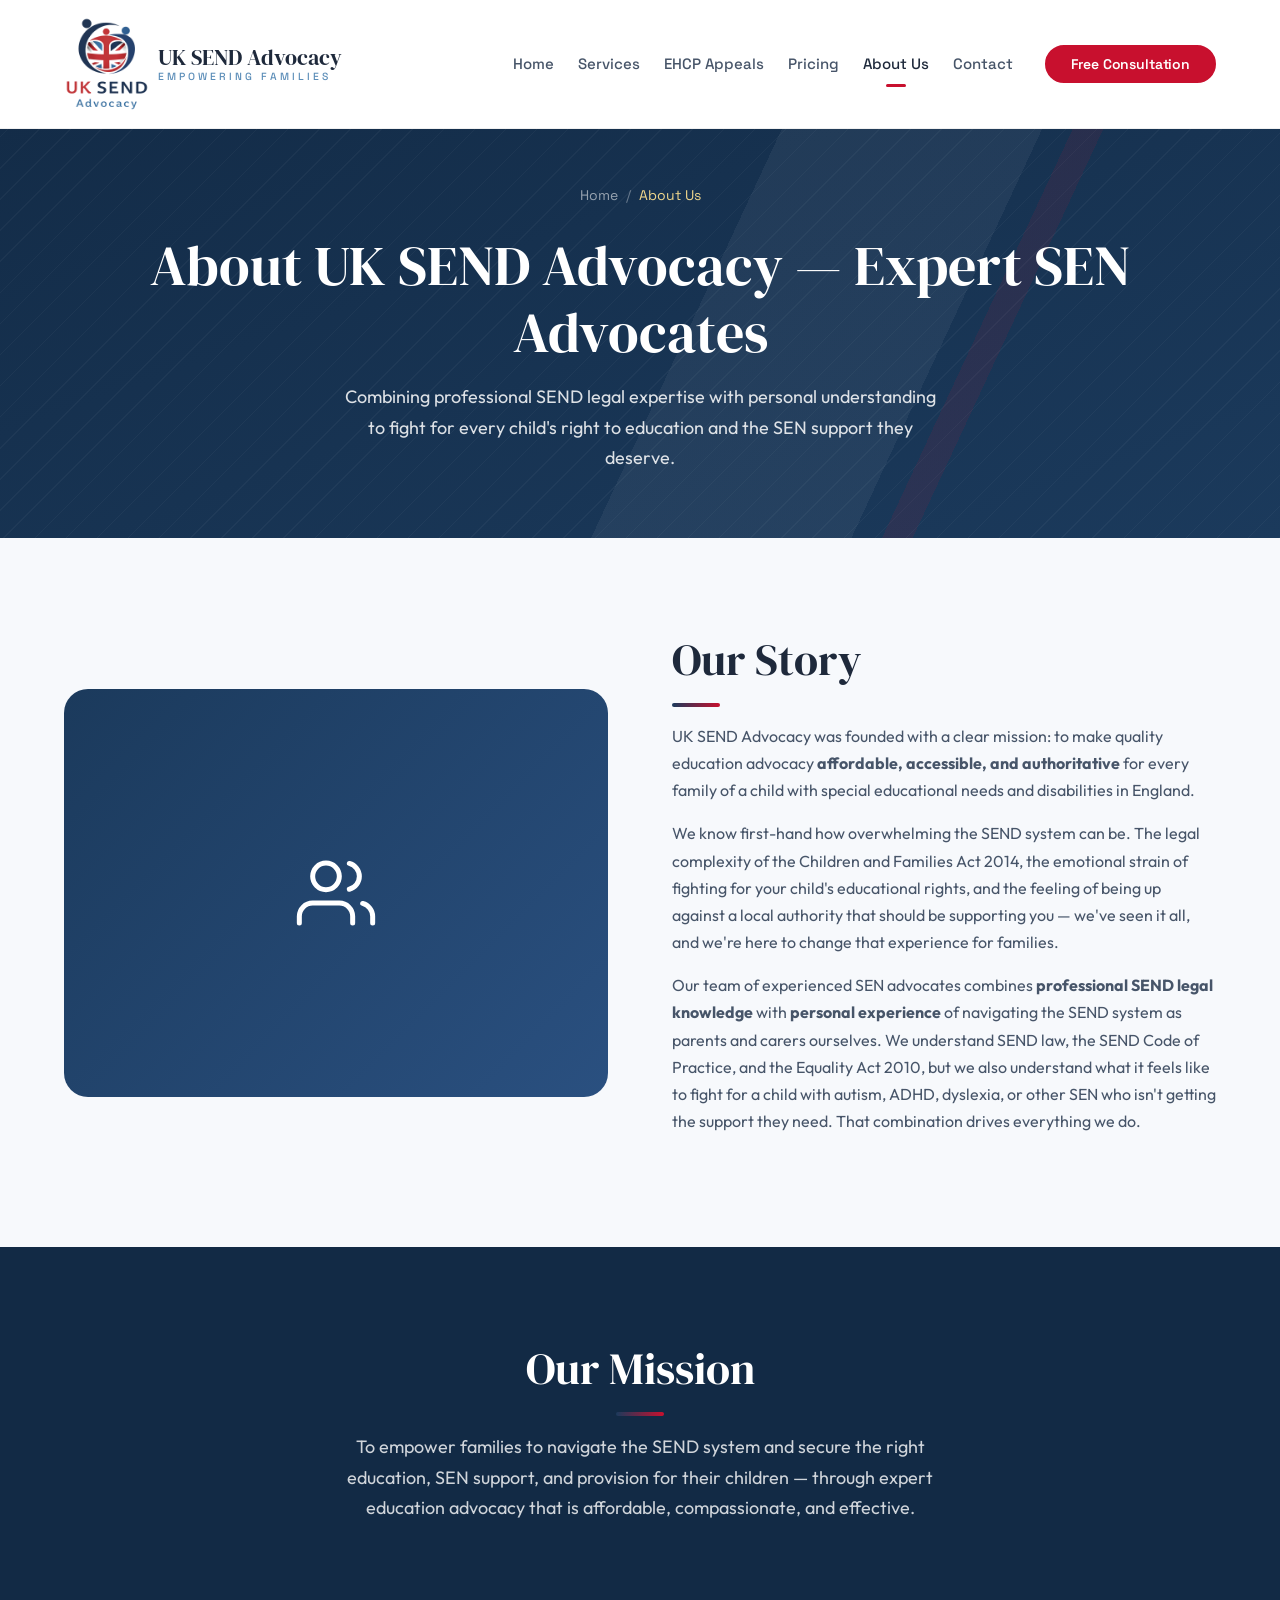
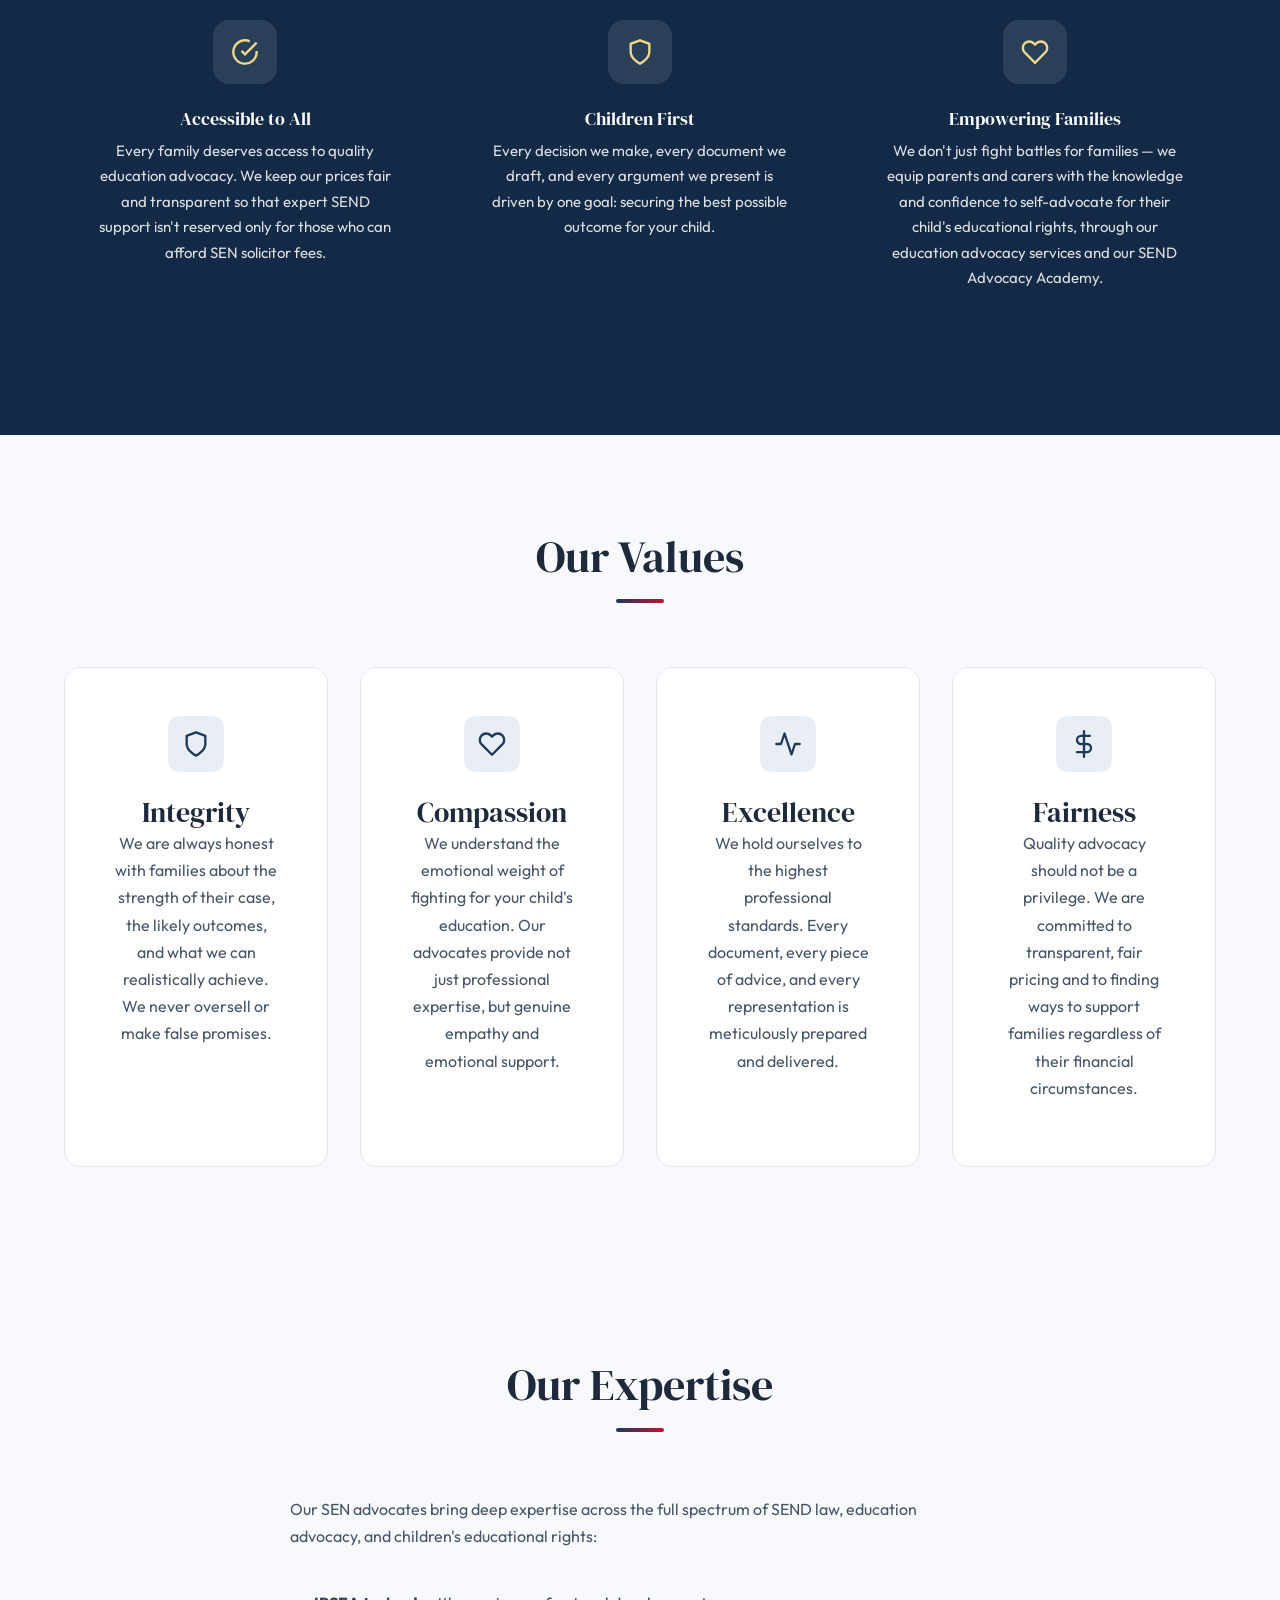
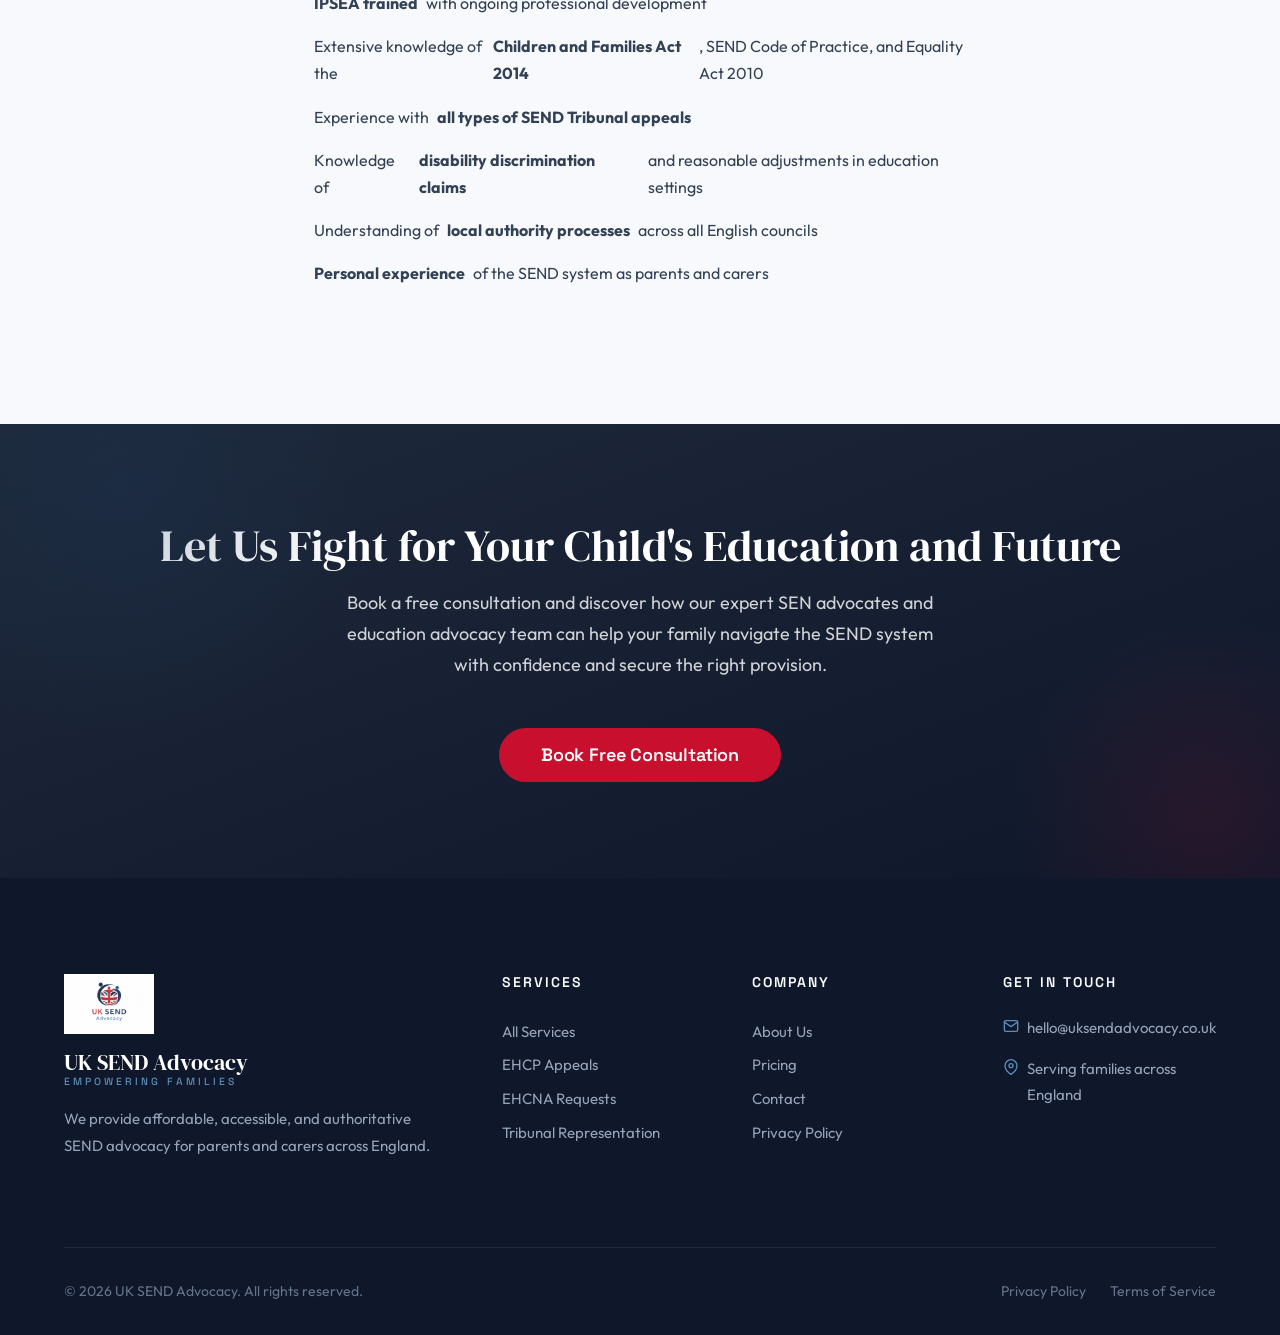
==== commit 481f7c0b: "Enlarge header logo and replace dotted hero background - Add cropped logo (removes surrounding white" ====
--- a/pages/about.html
+++ b/pages/about.html
@@ -14,7 +14,7 @@
 
   <link rel="preconnect" href="https://fonts.googleapis.com">
   <link rel="preconnect" href="https://fonts.gstatic.com" crossorigin>
-  <link href="https://fonts.googleapis.com/css2?family=Inter:wght@400;500;600;700&family=Playfair+Display:wght@400;500;600;700&display=swap" rel="stylesheet">
+  <link href="https://fonts.googleapis.com/css2?family=DM+Serif+Display&family=Outfit:wght@400;500;600;700&family=Space+Grotesk:wght@400;500;600;700&display=swap" rel="stylesheet">
   <link rel="stylesheet" href="../css/styles.css">
 
   <script type="application/ld+json">
@@ -40,7 +40,7 @@
   <header class="site-header" role="banner">
     <div class="header-inner">
       <a href="../index.html" class="logo" aria-label="UK SEND Advocacy - Home">
-        <img src="../images/uk-send-advocacy-logo.png" alt="UK SEND Advocacy Logo">
+        <img src="../images/uk-send-advocacy-logo-cropped.png" alt="UK SEND Advocacy Logo">
         <div class="logo-text">UK SEND Advocacy<span>Empowering Families</span></div>
       </a>
       <nav class="main-nav" role="navigation" aria-label="Main navigation">
@@ -84,7 +84,7 @@
         </div>
         <div class="content-text">
           <h2>Our Story</h2>
-          <span class="heading-accent heading-accent--left"></span>
+          <span class="accent-line accent-line--left"></span>
           <p>UK SEND Advocacy was founded with a clear mission: to make quality education advocacy <strong>affordable, accessible, and authoritative</strong> for every family of a child with special educational needs and disabilities in England.</p>
           <p>We know first-hand how overwhelming the SEND system can be. The legal complexity of the Children and Families Act 2014, the emotional strain of fighting for your child's educational rights, and the feeling of being up against a local authority that should be supporting you — we've seen it all, and we're here to change that experience for families.</p>
           <p>Our team of experienced SEN advocates combines <strong>professional SEND legal knowledge</strong> with <strong>personal experience</strong> of navigating the SEND system as parents and carers ourselves. We understand SEND law, the SEND Code of Practice, and the Equality Act 2010, but we also understand what it feels like to fight for a child with autism, ADHD, dyslexia, or other SEN who isn't getting the support they need. That combination drives everything we do.</p>
@@ -94,31 +94,31 @@
   </section>
 
   <!-- MISSION -->
-  <section class="section section--teal">
+  <section class="section section--navy">
     <div class="container">
       <div class="section-header animate-in">
         <h2>Our Mission</h2>
-        <span class="heading-accent"></span>
+        <span class="accent-line"></span>
         <p>To empower families to navigate the SEND system and secure the right education, SEN support, and provision for their children — through expert education advocacy that is affordable, compassionate, and effective.</p>
       </div>
 
       <div class="features-grid">
         <div class="feature-item animate-in">
-          <div class="feature-icon" style="background: rgba(255,255,255,0.1); color: var(--amber-light);">
+          <div class="feature-icon" style="background: rgba(255,255,255,0.1); color: var(--gold-light);">
             <svg width="28" height="28" viewBox="0 0 24 24" fill="none" stroke="currentColor" stroke-width="2"><path d="M22 11.08V12a10 10 0 1 1-5.93-9.14"/><polyline points="22 4 12 14.01 9 11.01"/></svg>
           </div>
           <h3>Accessible to All</h3>
           <p>Every family deserves access to quality education advocacy. We keep our prices fair and transparent so that expert SEND support isn't reserved only for those who can afford SEN solicitor fees.</p>
         </div>
         <div class="feature-item animate-in">
-          <div class="feature-icon" style="background: rgba(255,255,255,0.1); color: var(--amber-light);">
+          <div class="feature-icon" style="background: rgba(255,255,255,0.1); color: var(--gold-light);">
             <svg width="28" height="28" viewBox="0 0 24 24" fill="none" stroke="currentColor" stroke-width="2"><path d="M12 22s8-4 8-10V5l-8-3-8 3v7c0 6 8 10 8 10z"/></svg>
           </div>
           <h3>Children First</h3>
           <p>Every decision we make, every document we draft, and every argument we present is driven by one goal: securing the best possible outcome for your child.</p>
         </div>
         <div class="feature-item animate-in">
-          <div class="feature-icon" style="background: rgba(255,255,255,0.1); color: var(--amber-light);">
+          <div class="feature-icon" style="background: rgba(255,255,255,0.1); color: var(--gold-light);">
             <svg width="28" height="28" viewBox="0 0 24 24" fill="none" stroke="currentColor" stroke-width="2"><path d="M20.84 4.61a5.5 5.5 0 0 0-7.78 0L12 5.67l-1.06-1.06a5.5 5.5 0 0 0-7.78 7.78l1.06 1.06L12 21.23l7.78-7.78 1.06-1.06a5.5 5.5 0 0 0 0-7.78z"/></svg>
           </div>
           <h3>Empowering Families</h3>
@@ -133,7 +133,7 @@
     <div class="container">
       <div class="section-header animate-in">
         <h2>Our Values</h2>
-        <span class="heading-accent"></span>
+        <span class="accent-line"></span>
       </div>
 
       <div class="values-grid">
@@ -173,11 +173,11 @@
   </section>
 
   <!-- EXPERTISE -->
-  <section class="section section--alt">
+  <section class="section section--gray">
     <div class="container container--narrow">
       <div class="section-header animate-in">
         <h2>Our Expertise</h2>
-        <span class="heading-accent"></span>
+        <span class="accent-line"></span>
       </div>
 
       <div class="animate-in" style="max-width: 700px; margin: 0 auto;">
@@ -185,27 +185,27 @@
 
         <ul class="content-text" style="margin: var(--space-xl) 0;">
           <li style="display: flex; align-items: flex-start; gap: 0.5rem; padding: 0.5rem 0; color: var(--gray-700);">
-            <svg width="16" height="16" viewBox="0 0 24 24" fill="none" stroke="var(--primary)" stroke-width="2" style="flex-shrink:0; margin-top: 4px;"><polyline points="20 6 9 17 4 12"/></svg>
+            <svg width="16" height="16" viewBox="0 0 24 24" fill="none" stroke="var(--teal)" stroke-width="2" style="flex-shrink:0; margin-top: 4px;"><polyline points="20 6 9 17 4 12"/></svg>
             <strong>IPSEA trained</strong> with ongoing professional development
           </li>
           <li style="display: flex; align-items: flex-start; gap: 0.5rem; padding: 0.5rem 0; color: var(--gray-700);">
-            <svg width="16" height="16" viewBox="0 0 24 24" fill="none" stroke="var(--primary)" stroke-width="2" style="flex-shrink:0; margin-top: 4px;"><polyline points="20 6 9 17 4 12"/></svg>
+            <svg width="16" height="16" viewBox="0 0 24 24" fill="none" stroke="var(--teal)" stroke-width="2" style="flex-shrink:0; margin-top: 4px;"><polyline points="20 6 9 17 4 12"/></svg>
             Extensive knowledge of the <strong>Children and Families Act 2014</strong>, SEND Code of Practice, and Equality Act 2010
           </li>
           <li style="display: flex; align-items: flex-start; gap: 0.5rem; padding: 0.5rem 0; color: var(--gray-700);">
-            <svg width="16" height="16" viewBox="0 0 24 24" fill="none" stroke="var(--primary)" stroke-width="2" style="flex-shrink:0; margin-top: 4px;"><polyline points="20 6 9 17 4 12"/></svg>
+            <svg width="16" height="16" viewBox="0 0 24 24" fill="none" stroke="var(--teal)" stroke-width="2" style="flex-shrink:0; margin-top: 4px;"><polyline points="20 6 9 17 4 12"/></svg>
             Experience with <strong>all types of SEND Tribunal appeals</strong>
           </li>
           <li style="display: flex; align-items: flex-start; gap: 0.5rem; padding: 0.5rem 0; color: var(--gray-700);">
-            <svg width="16" height="16" viewBox="0 0 24 24" fill="none" stroke="var(--primary)" stroke-width="2" style="flex-shrink:0; margin-top: 4px;"><polyline points="20 6 9 17 4 12"/></svg>
+            <svg width="16" height="16" viewBox="0 0 24 24" fill="none" stroke="var(--teal)" stroke-width="2" style="flex-shrink:0; margin-top: 4px;"><polyline points="20 6 9 17 4 12"/></svg>
             Knowledge of <strong>disability discrimination claims</strong> and reasonable adjustments in education settings
           </li>
           <li style="display: flex; align-items: flex-start; gap: 0.5rem; padding: 0.5rem 0; color: var(--gray-700);">
-            <svg width="16" height="16" viewBox="0 0 24 24" fill="none" stroke="var(--primary)" stroke-width="2" style="flex-shrink:0; margin-top: 4px;"><polyline points="20 6 9 17 4 12"/></svg>
+            <svg width="16" height="16" viewBox="0 0 24 24" fill="none" stroke="var(--teal)" stroke-width="2" style="flex-shrink:0; margin-top: 4px;"><polyline points="20 6 9 17 4 12"/></svg>
             Understanding of <strong>local authority processes</strong> across all English councils
           </li>
           <li style="display: flex; align-items: flex-start; gap: 0.5rem; padding: 0.5rem 0; color: var(--gray-700);">
-            <svg width="16" height="16" viewBox="0 0 24 24" fill="none" stroke="var(--primary)" stroke-width="2" style="flex-shrink:0; margin-top: 4px;"><polyline points="20 6 9 17 4 12"/></svg>
+            <svg width="16" height="16" viewBox="0 0 24 24" fill="none" stroke="var(--teal)" stroke-width="2" style="flex-shrink:0; margin-top: 4px;"><polyline points="20 6 9 17 4 12"/></svg>
             <strong>Personal experience</strong> of the SEND system as parents and carers
           </li>
         </ul>
@@ -218,7 +218,7 @@
     <div class="container">
       <h2>Let Us Fight for Your Child's Education and Future</h2>
       <p>Book a free consultation and discover how our expert SEN advocates and education advocacy team can help your family navigate the SEND system with confidence and secure the right provision.</p>
-      <a href="contact.html" class="btn btn--secondary btn--lg">Book Free Consultation</a>
+      <a href="contact.html" class="btn btn--primary btn--lg">Book Free Consultation</a>
     </div>
   </section>
 
@@ -232,12 +232,16 @@
           <p>We provide affordable, accessible, and authoritative SEND advocacy for parents and carers across England.</p>
         </div>
         <div class="footer-col">
-          <h4>Quick Links</h4>
-          <a href="../index.html">Home</a>
-          <a href="services.html">Services</a>
+          <h4>Services</h4>
+          <a href="services.html">All Services</a>
           <a href="ehcp-appeals.html">EHCP Appeals</a>
+          <a href="services.html#ehcna-requests">EHCNA Requests</a>
+          <a href="services.html#tribunal">Tribunal Representation</a>
+        </div>
+        <div class="footer-col">
+          <h4>Company</h4>
+          <a href="about.html">About Us</a>
           <a href="pricing.html">Pricing</a>
-          <a href="about.html">About Us</a>
           <a href="contact.html">Contact</a>
           <a href="privacy.html">Privacy Policy</a>
         </div>
--- a/css/styles.css
+++ b/css/styles.css
@@ -1,44 +1,49 @@
 /* ============================================
-   UK SEND Advocacy - Complete Redesign
-   Theme: Warm Teal & Amber — Approachable, Trustworthy
+   UK SEND Advocacy - Main Stylesheet
+   Theme: British Navy & Red (Logo-matched)
+   Professional, Trustworthy, Authoritative
    ============================================ */
 
 /* CSS Custom Properties */
 :root {
-  /* Primary - Forest Teal */
-  --primary: #0D7377;
-  --primary-dark: #095456;
-  --primary-light: #1A9E9E;
-  --primary-pale: #E6F5F5;
-
-  /* Warm Accent - Amber */
-  --amber: #E8A317;
-  --amber-dark: #C48A0F;
-  --amber-light: #F5C85C;
-  --amber-pale: #FEF7E6;
-
-  /* Coral Accent */
-  --coral: #E07A5F;
-  --coral-dark: #C4604A;
-  --coral-light: #F4A68E;
-
-  /* Neutrals - Warm tones */
+  /* Primary Colors - Navy Blue (from logo) */
+  --primary: #1B3A5C;
+  --primary-dark: #122A45;
+  --primary-light: #2A5080;
+  --primary-subtle: #E8EEF4;
+
+  /* Accent Colors - Union Jack Red (from logo) */
+  --accent: #C8102E;
+  --accent-dark: #A50D24;
+  --accent-light: #E8334D;
+
+  /* Clean Neutrals */
   --white: #FFFFFF;
-  --off-white: #FBF8F4;
-  --warm-gray-50: #F9F6F2;
-  --warm-gray-100: #F0ECE6;
-  --warm-gray-200: #E0DAD0;
-  --warm-gray-300: #C7BFB3;
-  --warm-gray-400: #9E9587;
-  --warm-gray-500: #7A7267;
-  --warm-gray-600: #5C554C;
-  --warm-gray-700: #433D36;
-  --warm-gray-800: #2D2924;
-  --warm-gray-900: #1A1714;
+  --cream: #F7F9FC;
+  --sand: #EDF1F7;
+
+  /* Neutral Colors - Slate */
+  --gray-50: #F8FAFC;
+  --gray-100: #F1F5F9;
+  --gray-200: #E2E8F0;
+  --gray-300: #CBD5E1;
+  --gray-400: #94A3B8;
+  --gray-500: #64748B;
+  --gray-600: #475569;
+  --gray-700: #334155;
+  --gray-800: #1E293B;
+  --gray-900: #0F172A;
+
+  /* Supplementary */
+  --gold: #D4A843;
+  --gold-light: #F0D78C;
+  --steel-blue: #5B8DB8;
+  --sky: #4A90C4;
 
   /* Typography */
-  --font-heading: 'Playfair Display', Georgia, 'Times New Roman', serif;
-  --font-body: 'Inter', -apple-system, BlinkMacSystemFont, 'Segoe UI', Roboto, sans-serif;
+  --font-heading: 'DM Serif Display', Georgia, 'Times New Roman', serif;
+  --font-body: 'Outfit', -apple-system, BlinkMacSystemFont, 'Segoe UI', Roboto, sans-serif;
+  --font-accent: 'Space Grotesk', 'Helvetica Neue', Arial, sans-serif;
 
   /* Spacing */
   --space-xs: 0.25rem;
@@ -51,26 +56,26 @@
   --space-4xl: 6rem;
 
   /* Border Radius */
-  --radius-sm: 4px;
-  --radius-md: 8px;
-  --radius-lg: 12px;
-  --radius-xl: 20px;
+  --radius-sm: 6px;
+  --radius-md: 12px;
+  --radius-lg: 16px;
+  --radius-xl: 24px;
   --radius-full: 9999px;
 
-  /* Shadows - Warm tint */
-  --shadow-sm: 0 1px 3px rgba(45, 41, 36, 0.06);
-  --shadow-md: 0 4px 16px rgba(45, 41, 36, 0.08);
-  --shadow-lg: 0 8px 32px rgba(45, 41, 36, 0.1);
-  --shadow-xl: 0 16px 48px rgba(45, 41, 36, 0.12);
+  /* Shadows - Navy tint */
+  --shadow-sm: 0 1px 3px rgba(27, 58, 92, 0.06);
+  --shadow-md: 0 4px 12px rgba(27, 58, 92, 0.08);
+  --shadow-lg: 0 12px 24px rgba(27, 58, 92, 0.1);
+  --shadow-xl: 0 24px 48px rgba(27, 58, 92, 0.12);
 
   /* Transitions */
   --transition-fast: 150ms ease;
-  --transition-normal: 300ms ease;
-  --transition-slow: 500ms cubic-bezier(0.4, 0, 0.2, 1);
+  --transition-normal: 250ms ease;
+  --transition-slow: 400ms cubic-bezier(0.4, 0, 0.2, 1);
 
   /* Container */
-  --container-max: 1140px;
-  --container-narrow: 760px;
+  --container-max: 1200px;
+  --container-narrow: 800px;
 }
 
 /* Reset & Base */
@@ -90,9 +95,9 @@
 
 body {
   font-family: var(--font-body);
-  color: var(--warm-gray-700);
+  color: var(--gray-700);
   line-height: 1.7;
-  background-color: var(--off-white);
+  background-color: var(--cream);
   -webkit-font-smoothing: antialiased;
   -moz-osx-font-smoothing: grayscale;
 }
@@ -110,7 +115,7 @@
 }
 
 a:hover {
-  color: var(--primary-dark);
+  color: var(--accent);
 }
 
 ul, ol {
@@ -120,26 +125,26 @@
 /* Typography */
 h1, h2, h3, h4, h5, h6 {
   font-family: var(--font-heading);
-  color: var(--warm-gray-800);
-  line-height: 1.25;
-  font-weight: 700;
-}
-
-h1 { font-size: clamp(2rem, 4.5vw, 3.25rem); }
-h2 { font-size: clamp(1.625rem, 3.5vw, 2.5rem); }
-h3 { font-size: clamp(1.25rem, 2.5vw, 1.625rem); }
-h4 { font-size: clamp(1.0625rem, 2vw, 1.25rem); }
+  color: var(--gray-800);
+  line-height: 1.2;
+  font-weight: 400;
+}
+
+h1 { font-size: clamp(2.25rem, 5vw, 3.5rem); }
+h2 { font-size: clamp(1.75rem, 4vw, 2.75rem); }
+h3 { font-size: clamp(1.25rem, 3vw, 1.75rem); }
+h4 { font-size: clamp(1.125rem, 2.5vw, 1.375rem); }
 
 p {
   margin-bottom: var(--space-md);
-  color: var(--warm-gray-600);
+  color: var(--gray-600);
 }
 
 /* Utility Classes */
 .container {
   max-width: var(--container-max);
   margin: 0 auto;
-  padding: 0 var(--space-xl);
+  padding: 0 var(--space-lg);
 }
 
 .container--narrow {
@@ -150,22 +155,27 @@
   padding: var(--space-4xl) 0;
 }
 
-.section--alt {
-  background-color: var(--warm-gray-50);
-}
-
-.section--teal {
+.section--gray {
+  background-color: var(--cream);
+}
+
+.section--dark {
+  background-color: var(--gray-800);
+  color: var(--white);
+}
+
+.section--navy {
   background-color: var(--primary-dark);
   color: var(--white);
 }
 
-.section--teal h2,
-.section--teal h3,
-.section--teal h4 {
-  color: var(--white);
-}
-
-.section--teal p {
+.section--navy h2,
+.section--navy h3,
+.section--navy h4 {
+  color: var(--white);
+}
+
+.section--navy p {
   color: rgba(255, 255, 255, 0.85);
 }
 
@@ -175,113 +185,116 @@
 }
 
 .section-header h2 {
-  margin-bottom: var(--space-sm);
+  margin-bottom: var(--space-md);
 }
 
 .section-header p {
-  font-size: 1.0625rem;
-  max-width: 620px;
+  font-size: 1.125rem;
+  max-width: 650px;
   margin: 0 auto;
-  color: var(--warm-gray-500);
-}
-
-.section--teal .section-header p {
+  color: var(--gray-500);
+}
+
+.section--navy .section-header p {
   color: rgba(255, 255, 255, 0.8);
 }
 
 .text-center { text-align: center; }
-
-/* Decorative underline */
-.heading-accent {
+.text-left { text-align: left; }
+
+/* Accent line below headings - pill shape */
+.accent-line {
   display: block;
-  width: 40px;
-  height: 3px;
-  background: var(--amber);
-  margin: var(--space-sm) auto var(--space-lg);
-  border-radius: 2px;
-}
-
-.heading-accent--left {
+  width: 48px;
+  height: 4px;
+  background: linear-gradient(90deg, var(--primary), var(--accent));
+  margin: var(--space-md) auto;
+  border-radius: var(--radius-full);
+}
+
+.accent-line--left {
   margin-left: 0;
 }
 
-/* ============================================
-   BUTTONS — Rounded rectangle, not pill
-   ============================================ */
+/* Buttons - Pill shaped */
 .btn {
   display: inline-flex;
   align-items: center;
   justify-content: center;
-  padding: 0.8125rem 1.75rem;
-  font-family: var(--font-body);
-  font-size: 0.9375rem;
+  padding: 0.875rem 2rem;
+  font-family: var(--font-accent);
+  font-size: 1rem;
   font-weight: 600;
-  border-radius: var(--radius-md);
+  border-radius: var(--radius-full);
   border: 2px solid transparent;
   cursor: pointer;
   transition: all var(--transition-normal);
   text-decoration: none;
   gap: 0.5rem;
   line-height: 1;
-  letter-spacing: 0;
+  letter-spacing: -0.01em;
 }
 
 .btn--primary {
+  background-color: var(--accent);
+  color: var(--white);
+  border-color: var(--accent);
+}
+
+.btn--primary:hover {
+  background-color: var(--accent-dark);
+  border-color: var(--accent-dark);
+  color: var(--white);
+  transform: translateY(-2px);
+  box-shadow: 0 8px 20px rgba(200, 16, 46, 0.35);
+}
+
+.btn--secondary {
   background-color: var(--primary);
   color: var(--white);
   border-color: var(--primary);
 }
 
-.btn--primary:hover {
+.btn--secondary:hover {
   background-color: var(--primary-dark);
   border-color: var(--primary-dark);
   color: var(--white);
-  box-shadow: 0 4px 14px rgba(13, 115, 119, 0.3);
-}
-
-.btn--secondary {
-  background-color: var(--amber);
-  color: var(--warm-gray-800);
-  border-color: var(--amber);
-}
-
-.btn--secondary:hover {
-  background-color: var(--amber-dark);
-  border-color: var(--amber-dark);
-  color: var(--white);
-  box-shadow: 0 4px 14px rgba(232, 163, 23, 0.3);
+  transform: translateY(-2px);
+  box-shadow: 0 8px 20px rgba(27, 58, 92, 0.35);
 }
 
 .btn--outline {
   background-color: transparent;
   color: var(--white);
-  border-color: rgba(255, 255, 255, 0.4);
+  border-color: rgba(255, 255, 255, 0.5);
 }
 
 .btn--outline:hover {
   background-color: var(--white);
   color: var(--primary-dark);
   border-color: var(--white);
-}
-
-.btn--ghost {
+  transform: translateY(-2px);
+}
+
+.btn--outline-navy {
   background-color: transparent;
   color: var(--primary);
   border-color: var(--primary);
 }
 
-.btn--ghost:hover {
+.btn--outline-navy:hover {
   background-color: var(--primary);
   color: var(--white);
+  transform: translateY(-2px);
 }
 
 .btn--lg {
-  padding: 0.9375rem 2.25rem;
-  font-size: 1rem;
+  padding: 1rem 2.5rem;
+  font-size: 1.125rem;
 }
 
 .btn--sm {
-  padding: 0.5625rem 1.25rem;
+  padding: 0.625rem 1.5rem;
   font-size: 0.875rem;
 }
 
@@ -292,7 +305,7 @@
 }
 
 /* ============================================
-   HEADER / NAVIGATION — Clean, no glassmorphism
+   HEADER / NAVIGATION
    ============================================ */
 .site-header {
   position: fixed;
@@ -300,20 +313,22 @@
   left: 0;
   right: 0;
   z-index: 1000;
-  background: var(--white);
-  border-bottom: 1px solid var(--warm-gray-100);
+  background: #FFFFFF;
+  backdrop-filter: blur(12px);
+  -webkit-backdrop-filter: blur(12px);
+  border-bottom: 1px solid rgba(0, 0, 0, 0.06);
   transition: box-shadow var(--transition-normal);
 }
 
 .site-header.scrolled {
-  box-shadow: 0 2px 12px rgba(0, 0, 0, 0.05);
+  box-shadow: 0 4px 20px rgba(0, 0, 0, 0.06);
 }
 
 .header-inner {
   display: flex;
   align-items: center;
   justify-content: space-between;
-  padding: var(--space-sm) var(--space-xl);
+  padding: var(--space-md) var(--space-lg);
   max-width: var(--container-max);
   margin: 0 auto;
 }
@@ -325,58 +340,89 @@
 }
 
 .logo img {
-  height: 46px;
+  height: 96px;
   width: auto;
 }
 
 .logo-text {
   font-family: var(--font-heading);
-  font-size: 1.25rem;
-  font-weight: 700;
-  color: var(--warm-gray-800);
+  font-size: 1.35rem;
+  font-weight: 400;
+  color: var(--gray-800);
   line-height: 1.2;
 }
 
 .logo-text span {
   display: block;
-  font-size: 0.625rem;
-  font-family: var(--font-body);
+  font-size: 0.65rem;
+  font-family: var(--font-accent);
   font-weight: 500;
-  color: var(--primary);
-  letter-spacing: 2px;
+  color: var(--steel-blue);
+  letter-spacing: 3px;
   text-transform: uppercase;
 }
 
 .main-nav {
   display: flex;
   align-items: center;
+  gap: var(--space-xl);
+}
+
+.nav-links {
+  display: flex;
+  align-items: center;
   gap: var(--space-lg);
 }
 
-.nav-links {
-  display: flex;
-  align-items: center;
-  gap: var(--space-md);
-}
-
 .nav-links a {
-  font-family: var(--font-body);
-  font-size: 0.9375rem;
+  font-family: var(--font-accent);
+  font-size: 0.938rem;
   font-weight: 500;
-  color: var(--warm-gray-600);
-  padding: var(--space-sm) var(--space-xs);
+  color: var(--gray-600);
+  padding: var(--space-sm) 0;
+  position: relative;
   transition: color var(--transition-fast);
+}
+
+.nav-links a::after {
+  content: '';
+  position: absolute;
+  bottom: -2px;
+  left: 50%;
+  transform: translateX(-50%);
+  width: 0;
+  height: 3px;
+  background: var(--accent);
+  border-radius: var(--radius-full);
+  transition: width var(--transition-normal);
 }
 
 .nav-links a:hover,
 .nav-links a.active {
+  color: var(--gray-800);
+}
+
+.nav-links a:hover::after,
+.nav-links a.active::after {
+  width: 20px;
+}
+
+.nav-cta {
+  display: flex;
+  align-items: center;
+  gap: var(--space-md);
+}
+
+.nav-phone {
+  font-family: var(--font-accent);
+  font-weight: 600;
   color: var(--primary);
-}
-
-.nav-cta {
-  display: flex;
-  align-items: center;
-  gap: var(--space-md);
+  font-size: 0.938rem;
+}
+
+.nav-phone svg {
+  margin-right: 4px;
+  vertical-align: middle;
 }
 
 /* Mobile Menu Toggle */
@@ -392,294 +438,385 @@
 
 .menu-toggle span {
   display: block;
-  width: 24px;
+  width: 26px;
   height: 2px;
-  background: var(--warm-gray-800);
+  background: var(--gray-800);
   border-radius: 2px;
   transition: all var(--transition-normal);
 }
 
 /* ============================================
-   HERO SECTION — Full-width, left-aligned
+   HERO SECTION
    ============================================ */
 .hero {
   position: relative;
-  padding: 9rem 0 5rem;
-  background: linear-gradient(135deg, var(--primary-dark) 0%, var(--primary) 50%, var(--primary-light) 100%);
+  padding: 12.5rem 0 6rem;
+  background: linear-gradient(160deg, var(--primary-dark) 0%, var(--primary) 40%, var(--primary-light) 100%);
   overflow: hidden;
 }
 
+.hero::before {
+  content: '';
+  position: absolute;
+  top: 0;
+  left: 0;
+  right: 0;
+  bottom: 0;
+  /* Diagonal sweep + fine pinstripes (Union Jack-inspired diagonals) */
+  background:
+    linear-gradient(115deg, transparent 0%, transparent 55%, rgba(255, 255, 255, 0.05) 55%, rgba(255, 255, 255, 0.05) 72%, transparent 72%),
+    linear-gradient(115deg, transparent 0%, transparent 74%, rgba(200, 16, 46, 0.10) 74%, rgba(200, 16, 46, 0.10) 76%, transparent 76%),
+    repeating-linear-gradient(-45deg, rgba(255, 255, 255, 0.035) 0px, rgba(255, 255, 255, 0.035) 1px, transparent 1px, transparent 22px);
+  pointer-events: none;
+}
+
+/* Organic blob decoration */
 .hero::after {
   content: '';
   position: absolute;
-  bottom: -2px;
-  left: 0;
-  right: 0;
-  height: 80px;
-  background: var(--off-white);
-  clip-path: ellipse(55% 100% at 50% 100%);
+  bottom: -120px;
+  right: -80px;
+  width: 500px;
+  height: 500px;
+  background: radial-gradient(circle, rgba(200, 16, 46, 0.15) 0%, transparent 70%);
+  border-radius: 40% 60% 70% 30% / 40% 50% 60% 50%;
+  pointer-events: none;
+}
+
+.hero .container {
+  position: relative;
+  z-index: 2;
 }
 
 .hero-content {
-  max-width: 680px;
+  display: grid;
+  grid-template-columns: 1fr 1fr;
+  gap: var(--space-3xl);
+  align-items: center;
 }
 
 .hero-text {
   color: var(--white);
 }
 
-.hero-label {
-  display: inline-block;
-  font-family: var(--font-body);
-  font-size: 0.8125rem;
-  font-weight: 600;
-  color: var(--amber-light);
-  letter-spacing: 2px;
-  text-transform: uppercase;
+.hero-badge {
+  display: inline-flex;
+  align-items: center;
+  gap: var(--space-sm);
+  background: rgba(255, 255, 255, 0.12);
+  border: 1px solid rgba(255, 255, 255, 0.2);
+  border-radius: var(--radius-full);
+  padding: 0.5rem 1.25rem;
+  font-family: var(--font-accent);
+  font-size: 0.875rem;
+  font-weight: 500;
+  color: var(--gold-light);
+  margin-bottom: var(--space-xl);
+  backdrop-filter: blur(4px);
+}
+
+.hero-badge svg {
+  width: 16px;
+  height: 16px;
+}
+
+.hero h1 {
+  color: var(--white);
   margin-bottom: var(--space-lg);
-}
-
-.hero h1 {
-  color: var(--white);
-  margin-bottom: var(--space-lg);
-  font-size: clamp(2.25rem, 5vw, 3.25rem);
+  font-size: clamp(2.25rem, 5.5vw, 3.5rem);
+}
+
+.hero h1 .highlight {
+  color: var(--gold-light);
+  position: relative;
 }
 
 .hero-description {
-  font-size: 1.125rem;
-  color: rgba(255, 255, 255, 0.9);
+  font-size: 1.15rem;
+  color: rgba(255, 255, 255, 0.88);
   margin-bottom: var(--space-2xl);
   line-height: 1.8;
-  max-width: 580px;
 }
 
 .hero-stats {
   display: flex;
-  gap: var(--space-3xl);
+  gap: var(--space-2xl);
   margin-top: var(--space-2xl);
   padding-top: var(--space-xl);
-  border-top: 1px solid rgba(255, 255, 255, 0.2);
+  border-top: 1px solid rgba(255, 255, 255, 0.15);
 }
 
 .hero-stat {
-  text-align: left;
+  text-align: center;
 }
 
 .hero-stat-number {
   display: block;
   font-family: var(--font-heading);
-  font-size: 2rem;
-  font-weight: 700;
-  color: var(--amber-light);
+  font-size: 2.25rem;
+  font-weight: 400;
+  color: var(--gold-light);
 }
 
 .hero-stat-label {
-  font-size: 0.8125rem;
-  color: rgba(255, 255, 255, 0.7);
+  font-size: 0.875rem;
+  color: rgba(255, 255, 255, 0.65);
+  font-family: var(--font-accent);
+}
+
+.hero-visual {
+  display: flex;
+  justify-content: center;
+  align-items: center;
+}
+
+.hero-card {
+  background: rgba(255, 255, 255, 0.1);
+  backdrop-filter: blur(20px);
+  border: 1px solid rgba(255, 255, 255, 0.15);
+  border-radius: var(--radius-xl);
+  padding: var(--space-2xl);
+  width: 100%;
+  max-width: 420px;
+}
+
+.hero-card h3 {
+  color: var(--white);
+  font-size: 1.25rem;
+  margin-bottom: var(--space-lg);
+}
+
+.hero-card-item {
+  display: flex;
+  align-items: flex-start;
+  gap: var(--space-md);
+  padding: var(--space-md) 0;
+  border-bottom: 1px solid rgba(255, 255, 255, 0.08);
+}
+
+.hero-card-item:last-child {
+  border-bottom: none;
+}
+
+.hero-card-icon {
+  flex-shrink: 0;
+  width: 44px;
+  height: 44px;
+  background: rgba(200, 16, 46, 0.15);
+  border-radius: var(--radius-md);
+  display: flex;
+  align-items: center;
+  justify-content: center;
+  color: var(--steel-blue);
+}
+
+.hero-card-text h4 {
+  color: var(--white);
+  font-size: 1rem;
+  font-family: var(--font-accent);
+  margin-bottom: 2px;
+}
+
+.hero-card-text p {
+  color: rgba(255, 255, 255, 0.6);
+  font-size: 0.875rem;
+  margin-bottom: 0;
+}
+
+/* ============================================
+   TRUST BAR
+   ============================================ */
+.trust-bar {
+  background: var(--white);
+  border-bottom: 1px solid var(--gray-200);
+  padding: var(--space-xl) 0;
+}
+
+.trust-items {
+  display: flex;
+  align-items: center;
+  justify-content: center;
+  gap: var(--space-3xl);
+  flex-wrap: wrap;
+}
+
+.trust-item {
+  display: flex;
+  align-items: center;
+  gap: var(--space-sm);
+  font-family: var(--font-accent);
+  font-size: 0.938rem;
   font-weight: 500;
-}
-
-/* ============================================
-   CREDENTIALS BAR
-   ============================================ */
-.credentials-bar {
-  background: var(--white);
-  border-bottom: 1px solid var(--warm-gray-100);
-  padding: var(--space-lg) 0;
-}
-
-.credentials-items {
-  display: flex;
-  align-items: center;
-  justify-content: center;
-  gap: var(--space-2xl);
-  flex-wrap: wrap;
-}
-
-.credentials-item {
-  display: flex;
-  align-items: center;
-  gap: var(--space-sm);
-  font-size: 0.875rem;
-  font-weight: 500;
-  color: var(--warm-gray-600);
-}
-
-.credentials-item svg {
+  color: var(--gray-600);
+}
+
+.trust-item svg {
   color: var(--primary);
   flex-shrink: 0;
 }
 
 /* ============================================
-   SERVICES — Horizontal card layout
-   ============================================ */
-.services-list {
-  display: flex;
-  flex-direction: column;
-  gap: var(--space-lg);
+   SERVICES GRID
+   ============================================ */
+.services-grid {
+  display: grid;
+  grid-template-columns: repeat(auto-fit, minmax(320px, 1fr));
+  gap: var(--space-xl);
 }
 
 .service-card {
   background: var(--white);
   border-radius: var(--radius-lg);
-  padding: var(--space-xl) var(--space-2xl);
-  border: 1px solid var(--warm-gray-200);
-  display: flex;
-  align-items: flex-start;
+  padding: var(--space-2xl);
+  border: 1px solid var(--gray-200);
+  transition: all var(--transition-slow);
+  position: relative;
+  overflow: hidden;
+  border-left: 4px solid transparent;
+}
+
+.service-card::before {
+  content: '';
+  position: absolute;
+  top: 0;
+  right: 0;
+  width: 120px;
+  height: 120px;
+  background: radial-gradient(circle at top right, var(--primary-subtle), transparent 70%);
+  opacity: 0;
+  transition: opacity var(--transition-normal);
+  pointer-events: none;
+}
+
+.service-card:hover {
+  border-left-color: var(--primary);
+  box-shadow: var(--shadow-lg);
+  transform: translateY(-4px);
+}
+
+.service-card:hover::before {
+  opacity: 1;
+}
+
+.service-icon {
+  width: 56px;
+  height: 56px;
+  background: linear-gradient(135deg, var(--primary), var(--primary-light));
+  border-radius: var(--radius-md);
+  display: flex;
+  align-items: center;
+  justify-content: center;
+  margin-bottom: var(--space-lg);
+  color: var(--white);
+}
+
+.service-card h3 {
+  margin-bottom: var(--space-sm);
+}
+
+.service-card p {
+  font-size: 0.95rem;
+  margin-bottom: var(--space-lg);
+}
+
+.service-link {
+  display: inline-flex;
+  align-items: center;
+  gap: var(--space-sm);
+  font-family: var(--font-accent);
+  font-weight: 600;
+  font-size: 0.938rem;
+  color: var(--accent);
+  transition: gap var(--transition-normal);
+}
+
+.service-link:hover {
+  color: var(--accent-dark);
+  gap: var(--space-md);
+}
+
+/* ============================================
+   WHY CHOOSE US / FEATURES
+   ============================================ */
+.features-grid {
+  display: grid;
+  grid-template-columns: repeat(auto-fit, minmax(250px, 1fr));
   gap: var(--space-xl);
-  transition: border-color var(--transition-normal), box-shadow var(--transition-normal);
-}
-
-.service-card:hover {
-  border-color: var(--primary-pale);
-  box-shadow: var(--shadow-md);
-}
-
-.service-icon {
+}
+
+.feature-item {
+  text-align: center;
+  padding: var(--space-xl);
+}
+
+.feature-icon {
+  width: 64px;
+  height: 64px;
+  margin: 0 auto var(--space-lg);
+  background: var(--primary-subtle);
+  border-radius: var(--radius-lg);
+  display: flex;
+  align-items: center;
+  justify-content: center;
+  color: var(--primary);
+}
+
+.feature-item h3 {
+  font-size: 1.125rem;
+  margin-bottom: var(--space-sm);
+}
+
+.feature-item p {
+  font-size: 0.938rem;
+}
+
+/* ============================================
+   PROCESS STEPS
+   ============================================ */
+.process-steps {
+  display: grid;
+  grid-template-columns: repeat(auto-fit, minmax(220px, 1fr));
+  gap: var(--space-xl);
+  counter-reset: step;
+}
+
+.process-step {
+  text-align: center;
+  position: relative;
+  counter-increment: step;
+}
+
+.process-step::before {
+  content: counter(step);
+  display: flex;
+  align-items: center;
+  justify-content: center;
   width: 52px;
   height: 52px;
-  background: var(--primary-pale);
+  background: linear-gradient(135deg, var(--primary), var(--primary-light));
+  color: var(--white);
   border-radius: var(--radius-md);
-  display: flex;
-  align-items: center;
-  justify-content: center;
-  color: var(--primary);
-  flex-shrink: 0;
-}
-
-.service-body {
-  flex: 1;
-}
-
-.service-card h3 {
-  margin-bottom: var(--space-xs);
-  font-size: 1.25rem;
-}
-
-.service-card p {
-  font-size: 0.9375rem;
-  margin-bottom: var(--space-md);
-}
-
-.service-link {
-  display: inline-flex;
-  align-items: center;
-  gap: 6px;
-  font-weight: 600;
-  font-size: 0.875rem;
-  color: var(--primary);
-  transition: gap var(--transition-normal);
-}
-
-.service-link:hover {
-  gap: 10px;
-  color: var(--primary-dark);
-}
-
-/* Services grid (for subpages) */
-.services-grid {
-  display: grid;
-  grid-template-columns: repeat(auto-fit, minmax(300px, 1fr));
-  gap: var(--space-xl);
-}
-
-.services-grid .service-card {
-  flex-direction: column;
-  align-items: stretch;
-}
-
-/* ============================================
-   FEATURES / WHY CHOOSE US
-   ============================================ */
-.features-grid {
-  display: grid;
-  grid-template-columns: repeat(auto-fit, minmax(240px, 1fr));
-  gap: var(--space-xl);
-}
-
-.feature-item {
-  text-align: center;
-  padding: var(--space-xl) var(--space-md);
-}
-
-.feature-icon {
-  width: 56px;
-  height: 56px;
-  margin: 0 auto var(--space-md);
-  background: var(--primary-pale);
-  border-radius: var(--radius-lg);
-  display: flex;
-  align-items: center;
-  justify-content: center;
-  color: var(--primary);
-}
-
-.feature-item h3 {
-  font-size: 1.0625rem;
-  margin-bottom: var(--space-xs);
-}
-
-.feature-item p {
-  font-size: 0.9375rem;
-}
-
-/* ============================================
-   PROCESS / TIMELINE — Horizontal with line
-   ============================================ */
-.timeline {
-  display: grid;
-  grid-template-columns: repeat(4, 1fr);
-  gap: var(--space-md);
-  position: relative;
-}
-
-.timeline::before {
-  content: '';
-  position: absolute;
-  top: 28px;
-  left: 28px;
-  right: 28px;
-  height: 2px;
-  background: var(--warm-gray-200);
-}
-
-.timeline-step {
-  text-align: center;
-  position: relative;
-}
-
-.timeline-number {
-  display: flex;
-  align-items: center;
-  justify-content: center;
-  width: 56px;
-  height: 56px;
-  background: var(--primary);
-  color: var(--white);
-  border-radius: 50%;
-  font-family: var(--font-heading);
+  font-family: var(--font-accent);
   font-size: 1.25rem;
   font-weight: 700;
-  margin: 0 auto var(--space-md);
-  position: relative;
-  z-index: 1;
-}
-
-.timeline-step h3 {
-  font-size: 1.0625rem;
-  margin-bottom: var(--space-xs);
-}
-
-.timeline-step p {
-  font-size: 0.875rem;
-}
-
-/* ============================================
-   TESTIMONIALS — Featured card style
+  margin: 0 auto var(--space-lg);
+}
+
+.process-step h3 {
+  font-size: 1.125rem;
+  margin-bottom: var(--space-sm);
+}
+
+.process-step p {
+  font-size: 0.938rem;
+}
+
+/* ============================================
+   TESTIMONIALS
    ============================================ */
 .testimonials-grid {
   display: grid;
-  grid-template-columns: repeat(auto-fit, minmax(300px, 1fr));
+  grid-template-columns: repeat(auto-fit, minmax(320px, 1fr));
   gap: var(--space-xl);
 }
 
@@ -687,22 +824,33 @@
   background: var(--white);
   border-radius: var(--radius-lg);
   padding: var(--space-2xl);
-  border: 1px solid var(--warm-gray-200);
-  border-top: 3px solid var(--primary);
+  border: 1px solid var(--gray-200);
   position: relative;
 }
 
+.testimonial-card::before {
+  content: '\201C';
+  position: absolute;
+  top: var(--space-lg);
+  right: var(--space-xl);
+  font-family: var(--font-heading);
+  font-size: 5rem;
+  line-height: 1;
+  color: var(--primary-subtle);
+  pointer-events: none;
+}
+
 .testimonial-stars {
-  color: var(--amber);
+  color: var(--gold);
   margin-bottom: var(--space-md);
-  font-size: 1rem;
-  letter-spacing: 1px;
+  font-size: 1.125rem;
+  letter-spacing: 2px;
 }
 
 .testimonial-card blockquote {
   font-size: 1rem;
   font-style: italic;
-  color: var(--warm-gray-600);
+  color: var(--gray-600);
   margin-bottom: var(--space-lg);
   line-height: 1.8;
 }
@@ -714,26 +862,28 @@
 }
 
 .testimonial-avatar {
-  width: 44px;
-  height: 44px;
-  border-radius: 50%;
-  background: var(--primary);
+  width: 48px;
+  height: 48px;
+  border-radius: var(--radius-md);
+  background: linear-gradient(135deg, var(--primary), var(--primary-light));
   display: flex;
   align-items: center;
   justify-content: center;
   color: var(--white);
+  font-family: var(--font-accent);
   font-weight: 600;
-  font-size: 1rem;
+  font-size: 1.125rem;
 }
 
 .testimonial-name {
+  font-family: var(--font-accent);
   font-weight: 600;
-  color: var(--warm-gray-800);
+  color: var(--gray-800);
 }
 
 .testimonial-role {
-  font-size: 0.8125rem;
-  color: var(--warm-gray-400);
+  font-size: 0.875rem;
+  color: var(--gray-400);
 }
 
 /* ============================================
@@ -741,16 +891,16 @@
    ============================================ */
 .pricing-grid {
   display: grid;
-  grid-template-columns: repeat(auto-fit, minmax(280px, 1fr));
+  grid-template-columns: repeat(auto-fit, minmax(300px, 1fr));
   gap: var(--space-xl);
-  align-items: start;
+  align-items: stretch;
 }
 
 .pricing-card {
   background: var(--white);
-  border-radius: var(--radius-lg);
+  border-radius: var(--radius-xl);
   padding: var(--space-2xl);
-  border: 1px solid var(--warm-gray-200);
+  border: 2px solid var(--gray-200);
   text-align: center;
   transition: all var(--transition-normal);
   display: flex;
@@ -760,54 +910,55 @@
 
 .pricing-card--featured {
   border-color: var(--primary);
-  border-width: 2px;
-  box-shadow: var(--shadow-lg);
+  transform: scale(1.03);
+  box-shadow: var(--shadow-xl);
 }
 
 .pricing-badge {
   position: absolute;
-  top: -13px;
+  top: -14px;
   left: 50%;
   transform: translateX(-50%);
-  background: var(--primary);
-  color: var(--white);
-  font-size: 0.75rem;
+  background: linear-gradient(90deg, var(--primary), var(--primary-light));
+  color: var(--white);
+  font-family: var(--font-accent);
+  font-size: 0.8rem;
   font-weight: 600;
-  padding: 0.3125rem 1rem;
-  border-radius: var(--radius-sm);
+  padding: 0.375rem 1.25rem;
+  border-radius: var(--radius-full);
   text-transform: uppercase;
-  letter-spacing: 0.5px;
+  letter-spacing: 1px;
 }
 
 .pricing-card h3 {
-  font-size: 1.25rem;
-  margin-bottom: var(--space-xs);
+  font-size: 1.375rem;
+  margin-bottom: var(--space-sm);
 }
 
 .pricing-card .price {
   font-family: var(--font-heading);
   font-size: 2.5rem;
-  font-weight: 700;
+  font-weight: 400;
   color: var(--primary-dark);
-  margin: var(--space-md) 0;
+  margin: var(--space-lg) 0;
 }
 
 .pricing-card .price small {
   font-size: 1rem;
   font-weight: 400;
-  color: var(--warm-gray-400);
+  color: var(--gray-400);
 }
 
 .pricing-card .price-note {
-  font-size: 0.8125rem;
-  color: var(--warm-gray-400);
+  font-size: 0.875rem;
+  color: var(--gray-400);
   margin-top: -0.5rem;
-  margin-bottom: var(--space-md);
+  margin-bottom: var(--space-lg);
 }
 
 .pricing-features {
   text-align: left;
-  margin: var(--space-md) 0;
+  margin: var(--space-lg) 0;
   flex-grow: 1;
 }
 
@@ -815,9 +966,9 @@
   display: flex;
   align-items: flex-start;
   gap: var(--space-sm);
-  padding: 0.375rem 0;
-  font-size: 0.9375rem;
-  color: var(--warm-gray-600);
+  padding: var(--space-sm) 0;
+  font-size: 0.938rem;
+  color: var(--gray-600);
 }
 
 .pricing-features li svg {
@@ -835,7 +986,7 @@
    CTA SECTION
    ============================================ */
 .cta-section {
-  background: var(--warm-gray-800);
+  background: linear-gradient(160deg, var(--gray-800) 0%, var(--gray-900) 100%);
   padding: var(--space-4xl) 0;
   text-align: center;
   position: relative;
@@ -845,12 +996,23 @@
 .cta-section::before {
   content: '';
   position: absolute;
-  top: -2px;
-  left: 0;
-  right: 0;
-  height: 60px;
-  background: var(--off-white);
-  clip-path: ellipse(55% 100% at 50% 0%);
+  top: -40%;
+  left: -10%;
+  width: 500px;
+  height: 500px;
+  background: radial-gradient(circle, rgba(27, 58, 92, 0.25) 0%, transparent 70%);
+  pointer-events: none;
+}
+
+.cta-section::after {
+  content: '';
+  position: absolute;
+  bottom: -30%;
+  right: -10%;
+  width: 400px;
+  height: 400px;
+  background: radial-gradient(circle, rgba(200, 16, 46, 0.12) 0%, transparent 70%);
+  pointer-events: none;
 }
 
 .cta-section h2 {
@@ -860,8 +1022,8 @@
 
 .cta-section p {
   color: rgba(255, 255, 255, 0.8);
-  font-size: 1.0625rem;
-  max-width: 580px;
+  font-size: 1.125rem;
+  max-width: 600px;
   margin: 0 auto var(--space-2xl);
 }
 
@@ -874,43 +1036,44 @@
 }
 
 .faq-item {
-  border-bottom: 1px solid var(--warm-gray-200);
-  transition: background var(--transition-fast);
+  border: 1px solid var(--gray-200);
+  border-radius: var(--radius-md);
+  margin-bottom: var(--space-md);
+  overflow: hidden;
+  transition: border-color var(--transition-fast), box-shadow var(--transition-fast);
+  background: var(--white);
 }
 
 .faq-item.active {
-  background: var(--warm-gray-50);
-  border-radius: var(--radius-md);
-  border-bottom-color: transparent;
-  margin-bottom: var(--space-sm);
+  border-color: var(--primary);
+  box-shadow: 0 0 0 3px var(--primary-subtle);
 }
 
 .faq-question {
   display: flex;
   align-items: center;
   justify-content: space-between;
-  padding: var(--space-lg) var(--space-md);
+  padding: var(--space-lg);
   cursor: pointer;
-  background: none;
+  background: var(--white);
   border: none;
   width: 100%;
   text-align: left;
-  font-family: var(--font-body);
+  font-family: var(--font-accent);
   font-size: 1rem;
   font-weight: 600;
-  color: var(--warm-gray-800);
-  transition: color var(--transition-fast);
-  gap: var(--space-md);
+  color: var(--gray-800);
+  transition: background var(--transition-fast);
 }
 
 .faq-question:hover {
-  color: var(--primary);
+  background: var(--gray-50);
 }
 
 .faq-question svg {
   flex-shrink: 0;
   transition: transform var(--transition-normal);
-  color: var(--primary);
+  color: var(--accent);
 }
 
 .faq-item.active .faq-question svg {
@@ -924,38 +1087,38 @@
 }
 
 .faq-answer-inner {
-  padding: 0 var(--space-md) var(--space-lg);
-  color: var(--warm-gray-600);
+  padding: 0 var(--space-lg) var(--space-lg);
+  color: var(--gray-600);
   line-height: 1.8;
 }
 
 /* ============================================
-   FOOTER — 3-column, simpler
+   FOOTER
    ============================================ */
 .site-footer {
-  background: var(--warm-gray-900);
-  color: var(--warm-gray-400);
+  background: var(--gray-900);
+  color: var(--gray-400);
   padding-top: var(--space-4xl);
 }
 
 .footer-grid {
   display: grid;
-  grid-template-columns: 1.5fr 1fr 1fr;
+  grid-template-columns: 2fr 1fr 1fr 1fr;
   gap: var(--space-3xl);
   padding-bottom: var(--space-3xl);
   border-bottom: 1px solid rgba(255, 255, 255, 0.08);
 }
 
 .footer-brand .footer-logo {
-  height: 50px;
+  height: 60px;
   width: auto;
   margin-bottom: var(--space-md);
 }
 
 .footer-brand p {
-  font-size: 0.9375rem;
-  color: var(--warm-gray-400);
-  line-height: 1.7;
+  font-size: 0.938rem;
+  color: var(--gray-400);
+  line-height: 1.8;
   margin-bottom: var(--space-lg);
 }
 
@@ -965,29 +1128,29 @@
 }
 
 .footer-brand .logo-text span {
-  color: var(--primary-light);
+  color: var(--steel-blue);
 }
 
 .footer-col h4 {
   color: var(--white);
-  font-family: var(--font-body);
+  font-family: var(--font-accent);
   font-size: 0.875rem;
   font-weight: 600;
   text-transform: uppercase;
-  letter-spacing: 1.5px;
+  letter-spacing: 2px;
   margin-bottom: var(--space-lg);
 }
 
 .footer-col a {
   display: block;
-  color: var(--warm-gray-400);
-  font-size: 0.9375rem;
+  color: var(--gray-400);
+  font-size: 0.938rem;
   padding: var(--space-xs) 0;
   transition: color var(--transition-fast);
 }
 
 .footer-col a:hover {
-  color: var(--primary-light);
+  color: var(--steel-blue);
 }
 
 .footer-contact-item {
@@ -995,17 +1158,17 @@
   align-items: flex-start;
   gap: var(--space-sm);
   margin-bottom: var(--space-md);
-  font-size: 0.9375rem;
+  font-size: 0.938rem;
 }
 
 .footer-contact-item svg {
   flex-shrink: 0;
   margin-top: 3px;
-  color: var(--primary-light);
+  color: var(--steel-blue);
 }
 
 .footer-bottom {
-  padding: var(--space-lg) 0;
+  padding: var(--space-xl) 0;
   display: flex;
   align-items: center;
   justify-content: space-between;
@@ -1014,8 +1177,8 @@
 }
 
 .footer-bottom p {
-  font-size: 0.8125rem;
-  color: var(--warm-gray-500);
+  font-size: 0.875rem;
+  color: var(--gray-500);
   margin: 0;
 }
 
@@ -1025,55 +1188,62 @@
 }
 
 .footer-legal a {
-  font-size: 0.8125rem;
-  color: var(--warm-gray-500);
+  font-size: 0.875rem;
+  color: var(--gray-500);
 }
 
 .footer-legal a:hover {
-  color: var(--primary-light);
+  color: var(--steel-blue);
 }
 
 /* ============================================
    PAGE HERO (Internal Pages)
    ============================================ */
 .page-hero {
-  padding: 8.5rem 0 3.5rem;
-  background: var(--primary-dark);
-  text-align: left;
+  padding: 11.5rem 0 4rem;
+  background: linear-gradient(160deg, var(--primary-dark) 0%, var(--primary) 100%);
+  text-align: center;
   position: relative;
   overflow: hidden;
 }
 
-.page-hero::after {
+.page-hero::before {
   content: '';
   position: absolute;
-  bottom: -2px;
+  top: 0;
   left: 0;
   right: 0;
-  height: 60px;
-  background: var(--off-white);
-  clip-path: ellipse(55% 100% at 50% 100%);
+  bottom: 0;
+  /* Diagonal sweep + fine pinstripes (Union Jack-inspired diagonals) */
+  background:
+    linear-gradient(115deg, transparent 0%, transparent 55%, rgba(255, 255, 255, 0.05) 55%, rgba(255, 255, 255, 0.05) 72%, transparent 72%),
+    linear-gradient(115deg, transparent 0%, transparent 74%, rgba(200, 16, 46, 0.10) 74%, rgba(200, 16, 46, 0.10) 76%, transparent 76%),
+    repeating-linear-gradient(-45deg, rgba(255, 255, 255, 0.035) 0px, rgba(255, 255, 255, 0.035) 1px, transparent 1px, transparent 22px);
+  pointer-events: none;
 }
 
 .page-hero h1 {
   color: var(--white);
-  margin-bottom: var(--space-sm);
+  margin-bottom: var(--space-md);
   position: relative;
 }
 
 .page-hero p {
   color: rgba(255, 255, 255, 0.85);
-  font-size: 1.0625rem;
-  max-width: 620px;
+  font-size: 1.125rem;
+  max-width: 600px;
+  margin: 0 auto;
   position: relative;
 }
 
 .breadcrumb {
   display: flex;
   align-items: center;
+  justify-content: center;
   gap: var(--space-sm);
-  margin-bottom: var(--space-md);
-  font-size: 0.8125rem;
+  margin-bottom: var(--space-lg);
+  font-family: var(--font-accent);
+  font-size: 0.875rem;
   position: relative;
 }
 
@@ -1086,11 +1256,11 @@
 }
 
 .breadcrumb span {
-  color: rgba(255, 255, 255, 0.3);
+  color: rgba(255, 255, 255, 0.35);
 }
 
 .breadcrumb .current {
-  color: var(--amber-light);
+  color: var(--gold-light);
 }
 
 /* ============================================
@@ -1098,7 +1268,7 @@
    ============================================ */
 .about-content {
   display: grid;
-  grid-template-columns: 1fr 1.2fr;
+  grid-template-columns: 1fr 1fr;
   gap: var(--space-3xl);
   align-items: center;
 }
@@ -1117,7 +1287,7 @@
 
 .values-grid {
   display: grid;
-  grid-template-columns: repeat(auto-fit, minmax(240px, 1fr));
+  grid-template-columns: repeat(auto-fit, minmax(250px, 1fr));
   gap: var(--space-xl);
 }
 
@@ -1125,25 +1295,26 @@
   background: var(--white);
   border-radius: var(--radius-lg);
   padding: var(--space-2xl);
-  border: 1px solid var(--warm-gray-200);
+  border: 1px solid var(--gray-200);
   text-align: center;
-  transition: border-color var(--transition-normal);
+  transition: all var(--transition-normal);
 }
 
 .value-card:hover {
-  border-color: var(--primary-pale);
+  box-shadow: var(--shadow-md);
+  transform: translateY(-2px);
 }
 
 .value-icon {
-  width: 52px;
-  height: 52px;
-  margin: 0 auto var(--space-md);
-  background: var(--amber-pale);
-  border-radius: var(--radius-lg);
+  width: 56px;
+  height: 56px;
+  margin: 0 auto var(--space-lg);
+  background: var(--primary-subtle);
+  border-radius: var(--radius-md);
   display: flex;
   align-items: center;
   justify-content: center;
-  color: var(--amber-dark);
+  color: var(--primary);
   font-size: 1.5rem;
 }
 
@@ -1152,15 +1323,15 @@
    ============================================ */
 .contact-grid {
   display: grid;
-  grid-template-columns: 1.1fr 0.9fr;
+  grid-template-columns: 1fr 1fr;
   gap: var(--space-3xl);
 }
 
 .contact-form {
   background: var(--white);
-  border-radius: var(--radius-lg);
+  border-radius: var(--radius-xl);
   padding: var(--space-2xl);
-  border: 1px solid var(--warm-gray-200);
+  border: 1px solid var(--gray-200);
 }
 
 .form-group {
@@ -1169,22 +1340,23 @@
 
 .form-group label {
   display: block;
+  font-family: var(--font-accent);
   font-weight: 600;
   font-size: 0.875rem;
-  color: var(--warm-gray-700);
-  margin-bottom: var(--space-xs);
+  color: var(--gray-800);
+  margin-bottom: var(--space-sm);
 }
 
 .form-group input,
 .form-group select,
 .form-group textarea {
   width: 100%;
-  padding: 0.75rem 0.875rem;
-  border: 1px solid var(--warm-gray-300);
+  padding: 0.875rem 1rem;
+  border: 1px solid var(--gray-300);
   border-radius: var(--radius-md);
   font-family: var(--font-body);
-  font-size: 0.9375rem;
-  color: var(--warm-gray-800);
+  font-size: 1rem;
+  color: var(--gray-800);
   transition: border-color var(--transition-fast), box-shadow var(--transition-fast);
   background: var(--white);
 }
@@ -1194,50 +1366,55 @@
 .form-group textarea:focus {
   outline: none;
   border-color: var(--primary);
-  box-shadow: 0 0 0 3px var(--primary-pale);
+  box-shadow: 0 0 0 3px var(--primary-subtle);
 }
 
 .form-group textarea {
-  min-height: 130px;
+  min-height: 140px;
   resize: vertical;
 }
 
 .contact-info-cards {
   display: flex;
   flex-direction: column;
-  gap: var(--space-md);
+  gap: var(--space-lg);
 }
 
 .contact-info-card {
   background: var(--white);
   border-radius: var(--radius-lg);
-  padding: var(--space-lg);
+  padding: var(--space-xl);
   display: flex;
   align-items: flex-start;
-  gap: var(--space-md);
-  border: 1px solid var(--warm-gray-200);
+  gap: var(--space-lg);
+  border: 1px solid var(--gray-200);
+  transition: all var(--transition-normal);
+}
+
+.contact-info-card:hover {
+  box-shadow: var(--shadow-sm);
 }
 
 .contact-info-icon {
-  width: 44px;
-  height: 44px;
-  background: var(--primary-pale);
+  width: 48px;
+  height: 48px;
+  background: linear-gradient(135deg, var(--primary), var(--primary-light));
   border-radius: var(--radius-md);
   display: flex;
   align-items: center;
   justify-content: center;
-  color: var(--primary);
+  color: var(--white);
   flex-shrink: 0;
 }
 
 .contact-info-card h4 {
-  font-family: var(--font-body);
-  font-size: 0.9375rem;
-  margin-bottom: 2px;
+  font-family: var(--font-accent);
+  font-size: 1rem;
+  margin-bottom: var(--space-xs);
 }
 
 .contact-info-card p {
-  font-size: 0.875rem;
+  font-size: 0.938rem;
   margin-bottom: 0;
 }
 
@@ -1246,22 +1423,18 @@
    ============================================ */
 .content-block {
   display: grid;
-  grid-template-columns: 1fr 1.1fr;
+  grid-template-columns: 1fr 1fr;
   gap: var(--space-3xl);
   align-items: center;
   margin-bottom: var(--space-3xl);
 }
 
 .content-block--reverse {
-  grid-template-columns: 1.1fr 1fr;
-}
-
-.content-block--reverse .content-image {
-  order: 2;
-}
-
-.content-block--reverse .content-text {
-  order: 1;
+  direction: rtl;
+}
+
+.content-block--reverse > * {
+  direction: ltr;
 }
 
 .content-image {
@@ -1275,11 +1448,11 @@
 }
 
 .content-text h2 {
-  margin-bottom: var(--space-sm);
+  margin-bottom: var(--space-md);
 }
 
 .content-text h3 {
-  margin-bottom: var(--space-sm);
+  margin-bottom: var(--space-md);
 }
 
 .content-text ul {
@@ -1291,8 +1464,8 @@
   align-items: flex-start;
   gap: var(--space-sm);
   padding: var(--space-xs) 0;
-  font-size: 0.9375rem;
-  color: var(--warm-gray-600);
+  font-size: 0.95rem;
+  color: var(--gray-600);
 }
 
 .content-text ul li svg {
@@ -1314,6 +1487,7 @@
   padding: var(--space-md) var(--space-xl);
   border-radius: 0 0 var(--radius-md) var(--radius-md);
   z-index: 10000;
+  font-family: var(--font-accent);
   font-weight: 600;
   transition: top var(--transition-fast);
 }
@@ -1328,15 +1502,20 @@
    ============================================ */
 @media (max-width: 1024px) {
   .hero-content {
-    max-width: 100%;
+    grid-template-columns: 1fr;
+    text-align: center;
   }
 
   .hero-stats {
-    justify-content: flex-start;
+    justify-content: center;
+  }
+
+  .hero-visual {
+    display: none;
   }
 
   .btn-group {
-    justify-content: flex-start;
+    justify-content: center;
   }
 
   .footer-grid {
@@ -1350,20 +1529,8 @@
     grid-template-columns: 1fr;
   }
 
-  .content-block--reverse .content-image {
-    order: 0;
-  }
-
-  .content-block--reverse .content-text {
-    order: 0;
-  }
-
-  .timeline {
-    grid-template-columns: 1fr 1fr;
-  }
-
-  .timeline::before {
-    display: none;
+  .content-block--reverse {
+    direction: ltr;
   }
 }
 
@@ -1373,11 +1540,20 @@
   }
 
   .hero {
-    padding: 7.5rem 0 4rem;
+    padding: 9.5rem 0 4rem;
+  }
+
+  .page-hero {
+    padding: 9rem 0 3rem;
+  }
+
+  .logo img {
+    height: 68px;
   }
 
   .nav-links,
-  .nav-cta .btn {
+  .nav-cta .btn,
+  .nav-phone {
     display: none;
   }
 
@@ -1395,21 +1571,20 @@
     right: 0;
     bottom: 0;
     background: var(--white);
-    padding: 5rem var(--space-xl) var(--space-xl);
+    padding: 7.5rem var(--space-xl) var(--space-xl);
     z-index: 999;
     align-items: center;
-    justify-content: center;
     gap: var(--space-xl);
   }
 
   .nav-links.mobile-open a {
     font-size: 1.25rem;
-    color: var(--warm-gray-800);
+    color: var(--gray-800);
   }
 
   .menu-toggle.active {
     position: fixed;
-    right: var(--space-xl);
+    right: var(--space-lg);
     top: var(--space-lg);
     z-index: 1001;
   }
@@ -1428,14 +1603,10 @@
 
   .hero-stats {
     flex-direction: column;
-    gap: var(--space-md);
-  }
-
-  .service-card {
-    flex-direction: column;
-  }
-
-  .services-list .service-card,
+    gap: var(--space-lg);
+  }
+
+  .services-grid,
   .testimonials-grid {
     grid-template-columns: 1fr;
   }
@@ -1458,12 +1629,12 @@
     text-align: center;
   }
 
-  .credentials-items {
+  .trust-items {
     flex-direction: column;
-    gap: var(--space-sm);
-  }
-
-  .timeline {
+    gap: var(--space-md);
+  }
+
+  .process-steps {
     grid-template-columns: 1fr;
   }
 
@@ -1478,18 +1649,18 @@
   }
 
   .btn--lg {
-    padding: 0.8125rem 1.5rem;
-    font-size: 0.9375rem;
+    padding: 0.875rem 1.75rem;
+    font-size: 1rem;
   }
 }
 
 /* ============================================
    ANIMATIONS
    ============================================ */
-@keyframes fadeIn {
+@keyframes fadeInUp {
   from {
     opacity: 0;
-    transform: translateY(20px);
+    transform: translateY(30px);
   }
   to {
     opacity: 1;
@@ -1499,8 +1670,8 @@
 
 .animate-in {
   opacity: 0;
-  transform: translateY(20px);
-  transition: opacity 0.5s ease, transform 0.5s ease;
+  transform: translateY(30px);
+  transition: opacity 0.6s ease, transform 0.6s ease;
 }
 
 .animate-in.visible {
